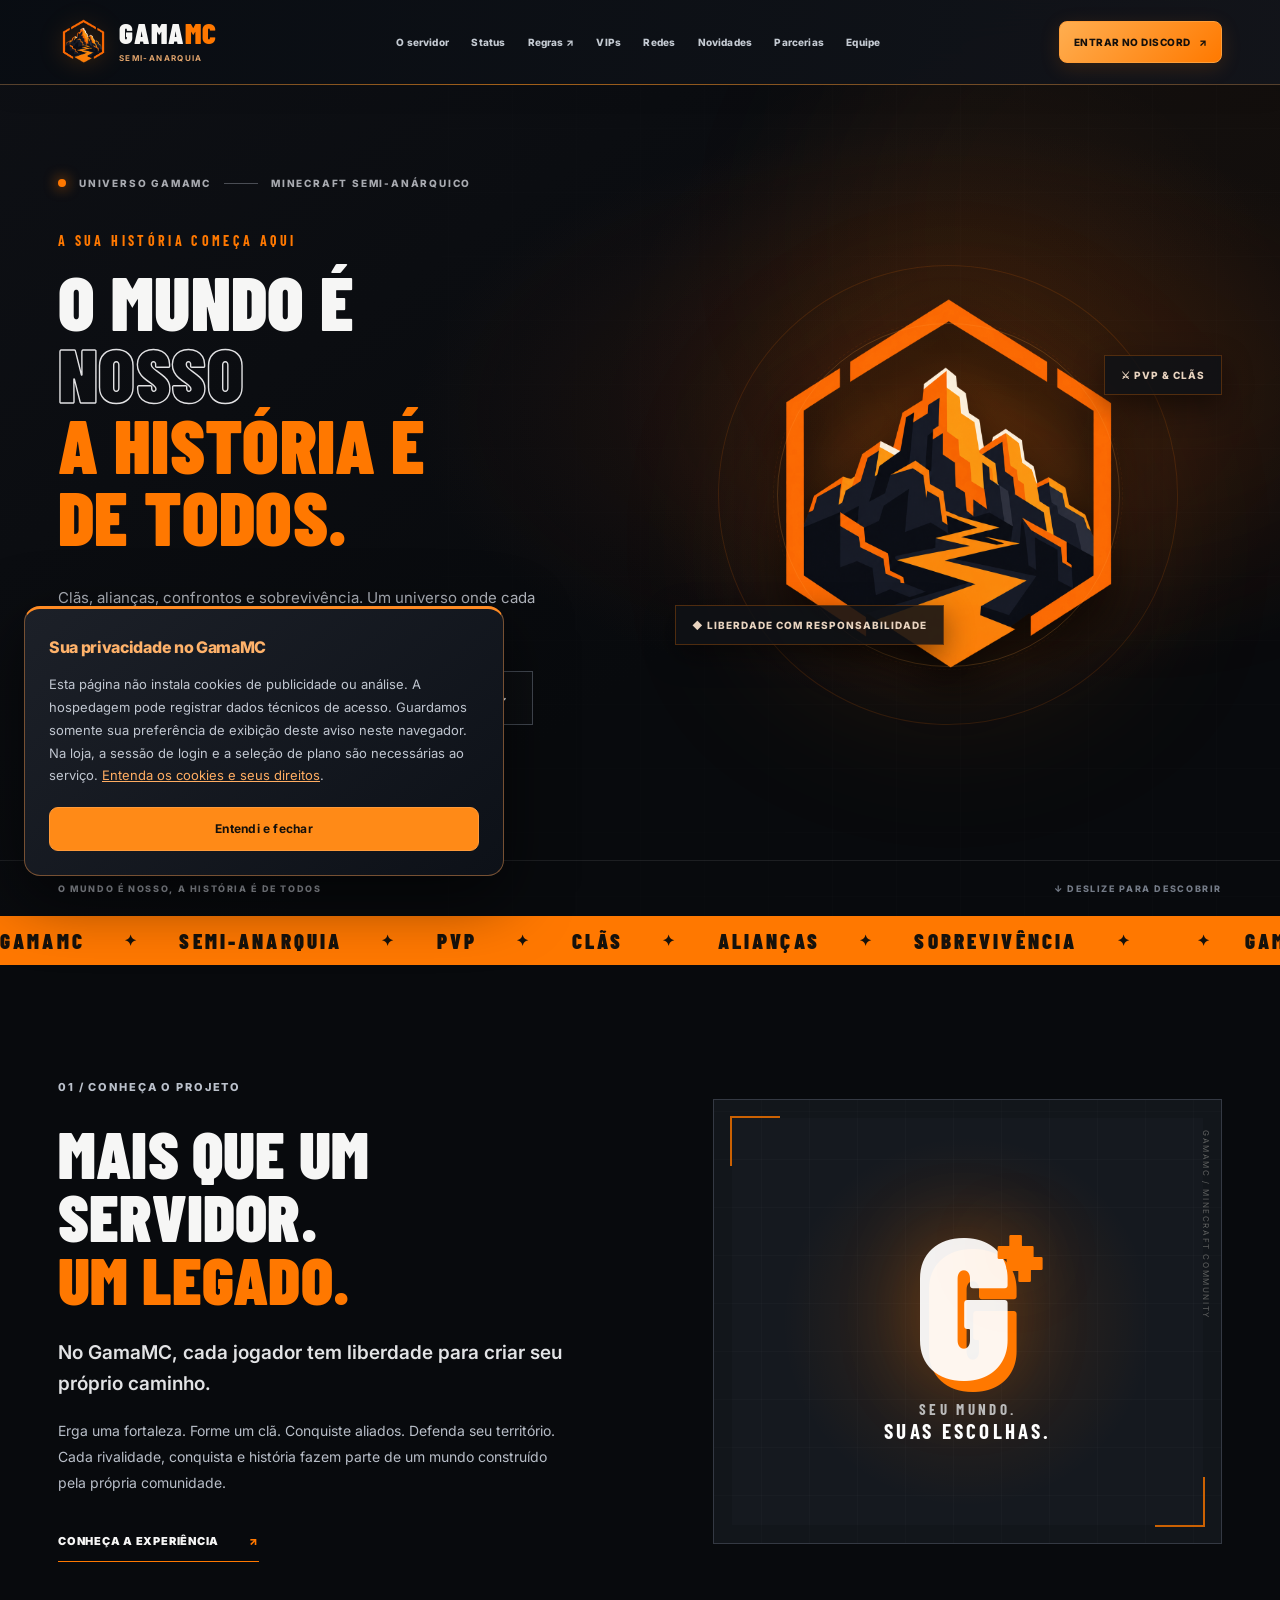
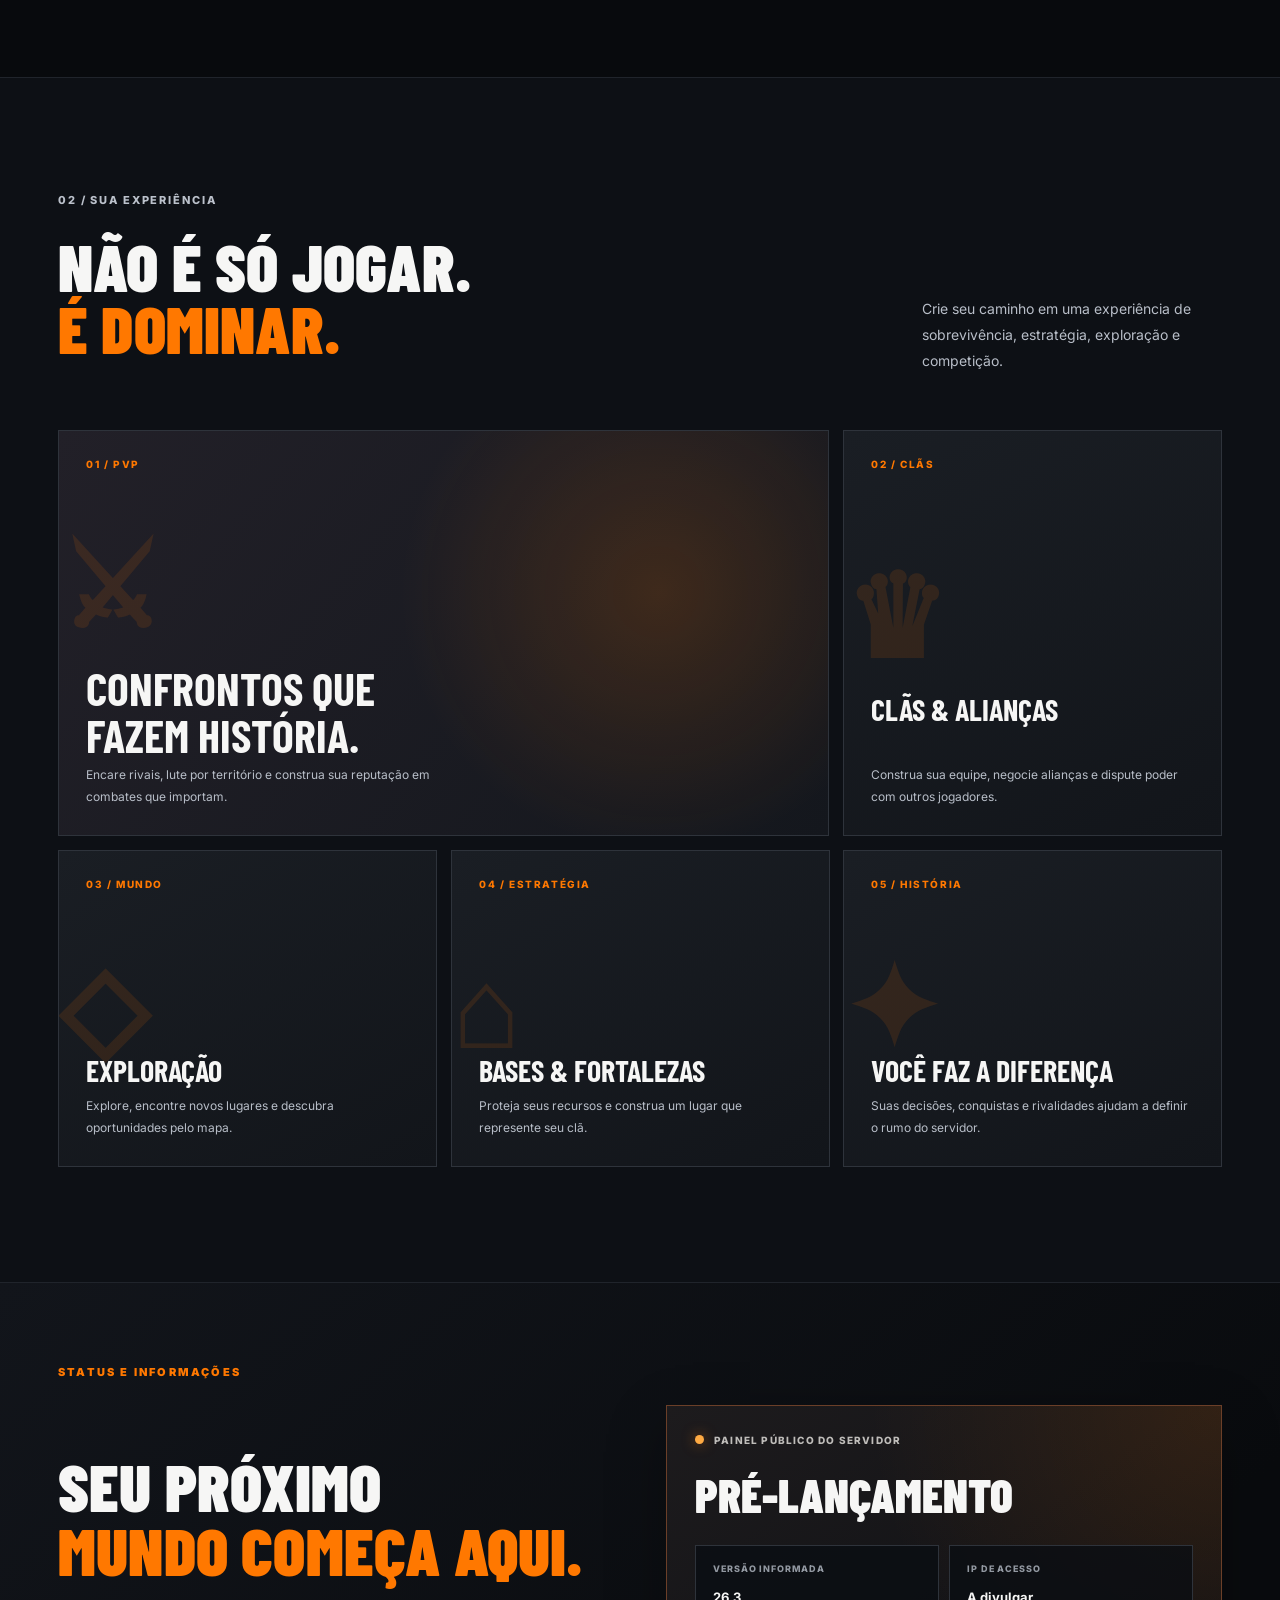
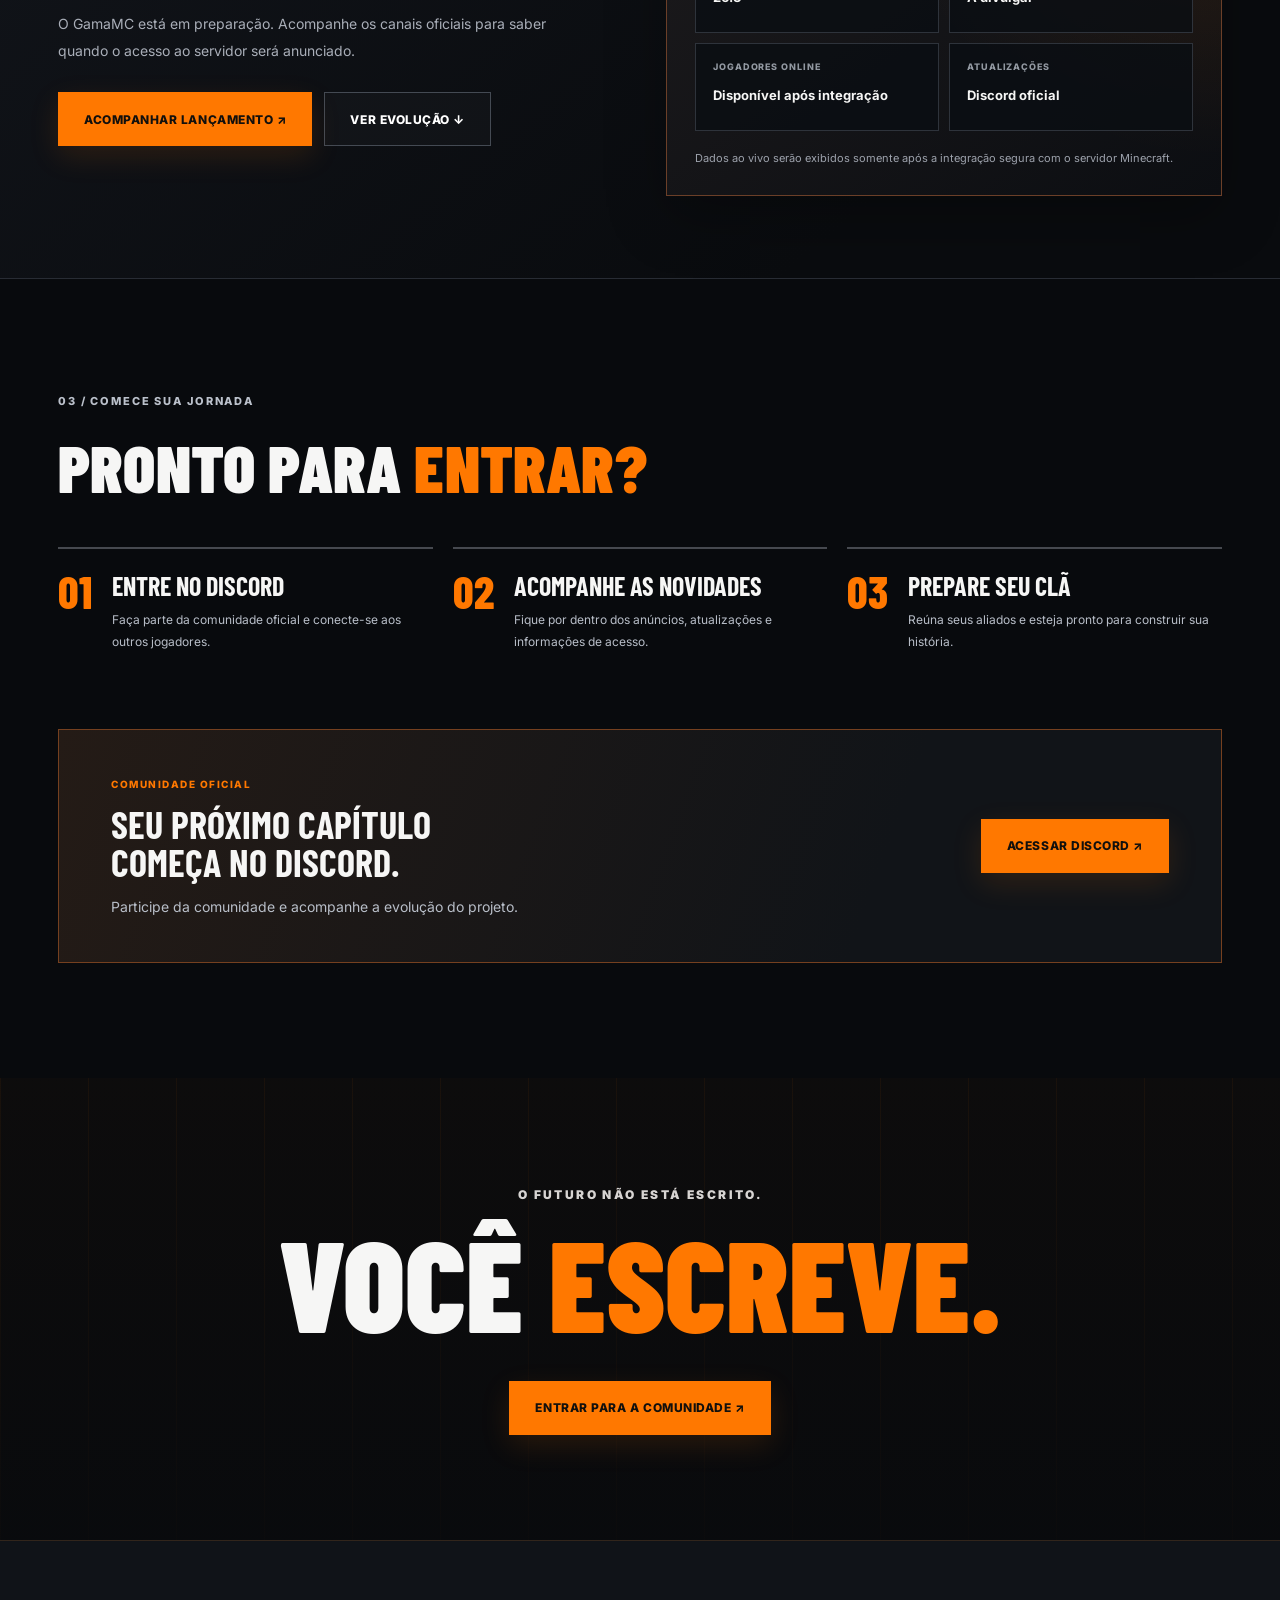
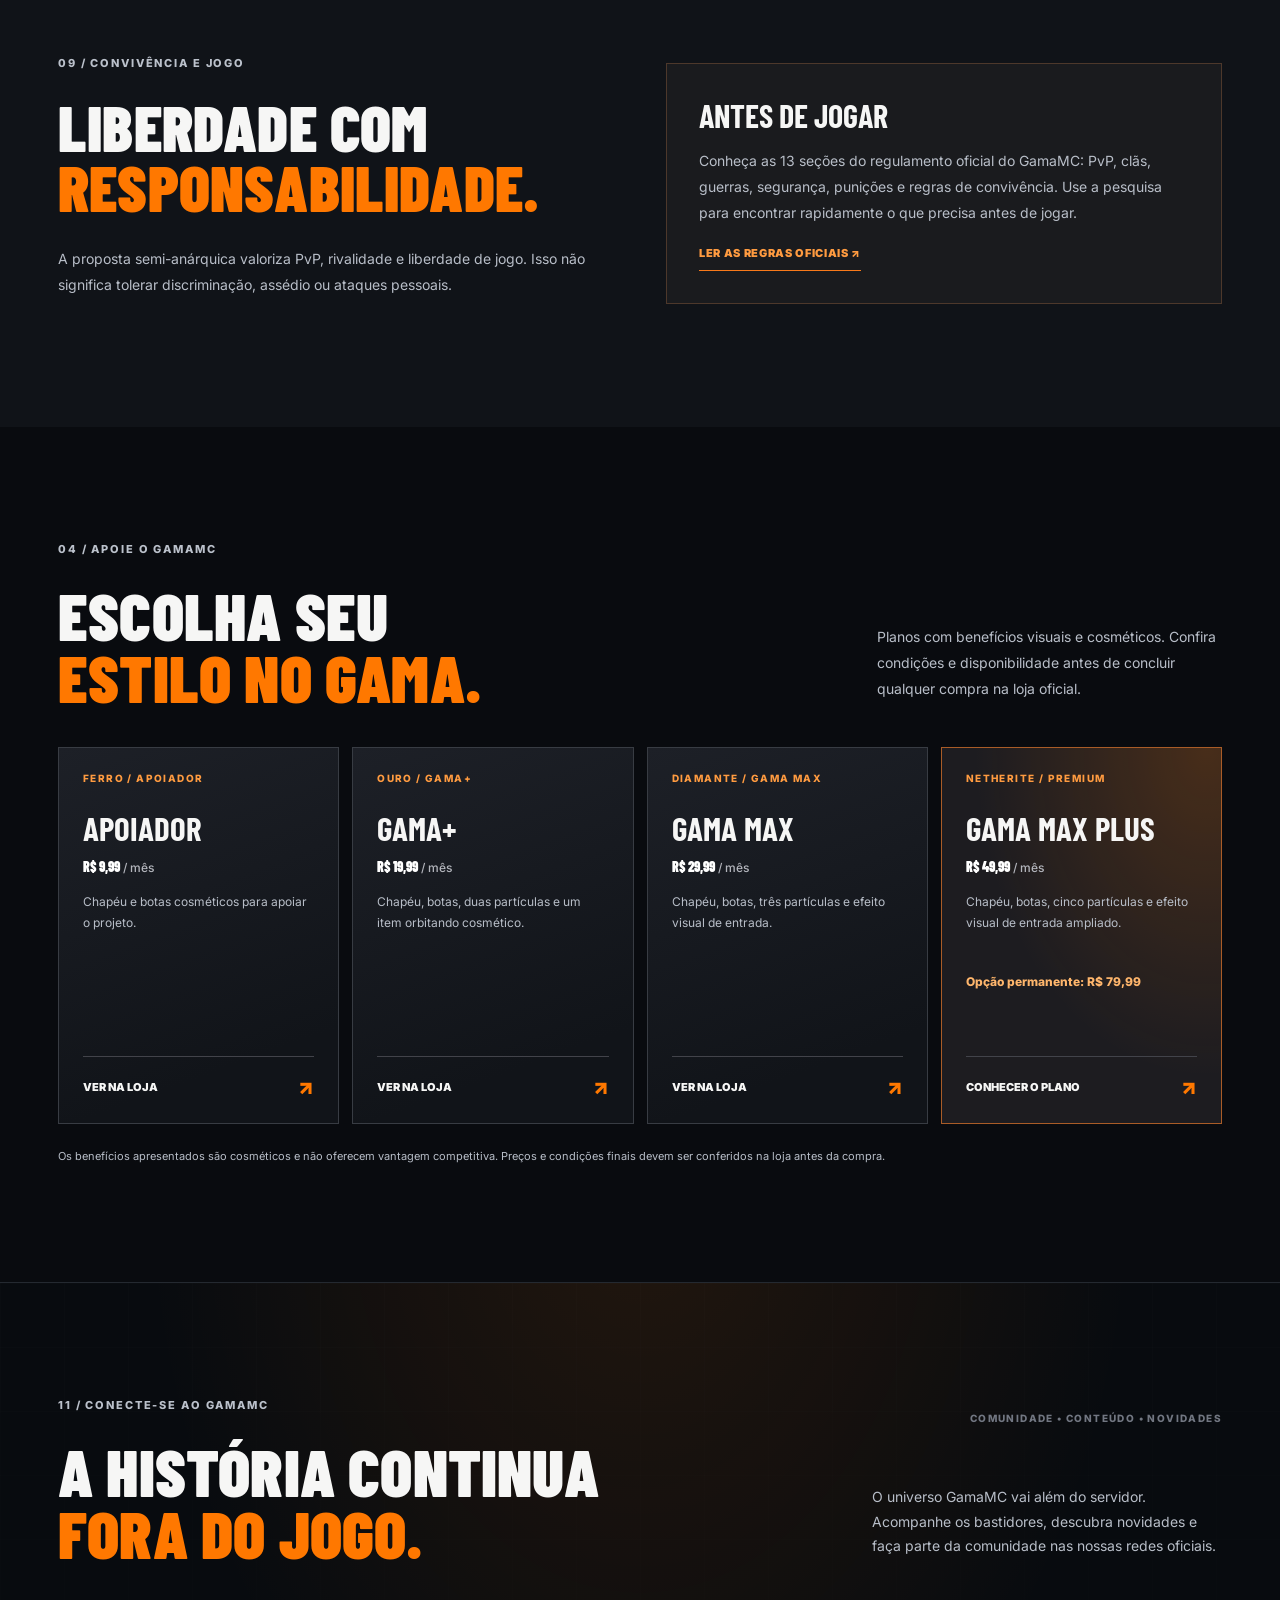
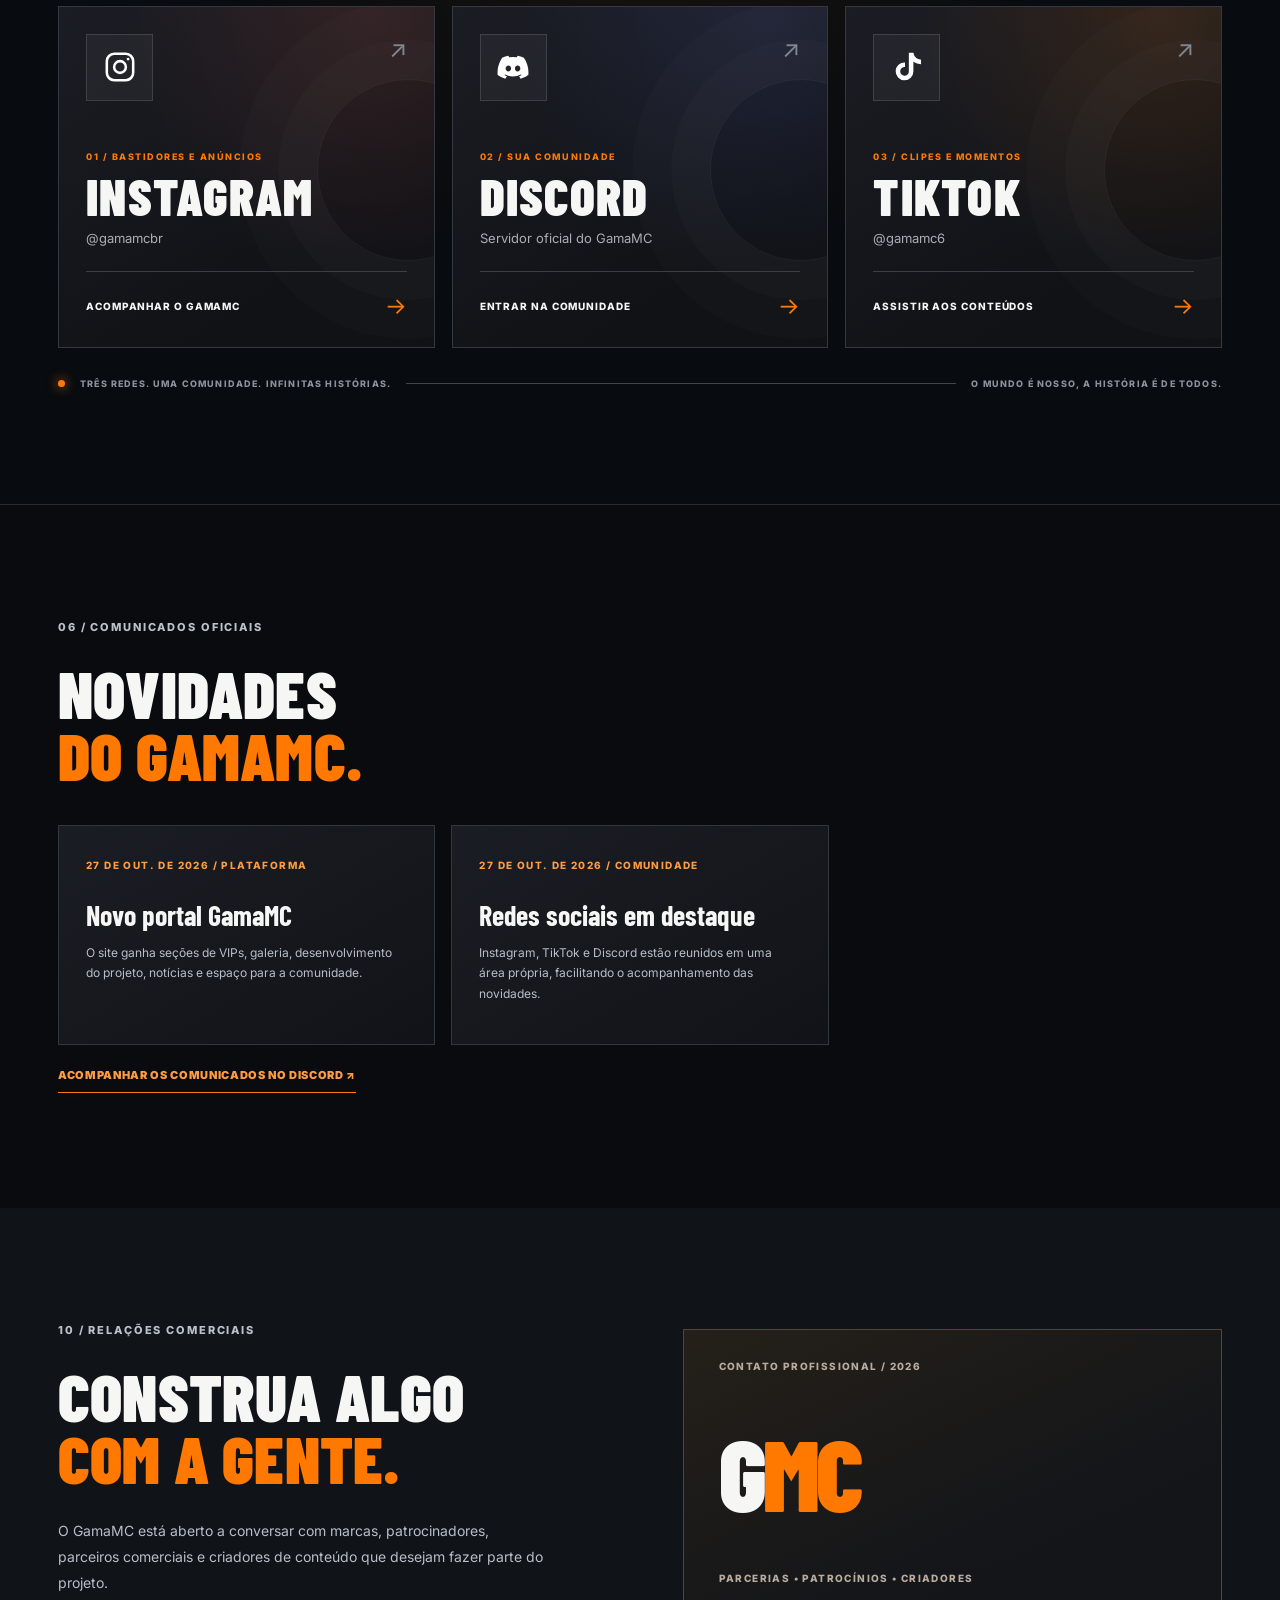
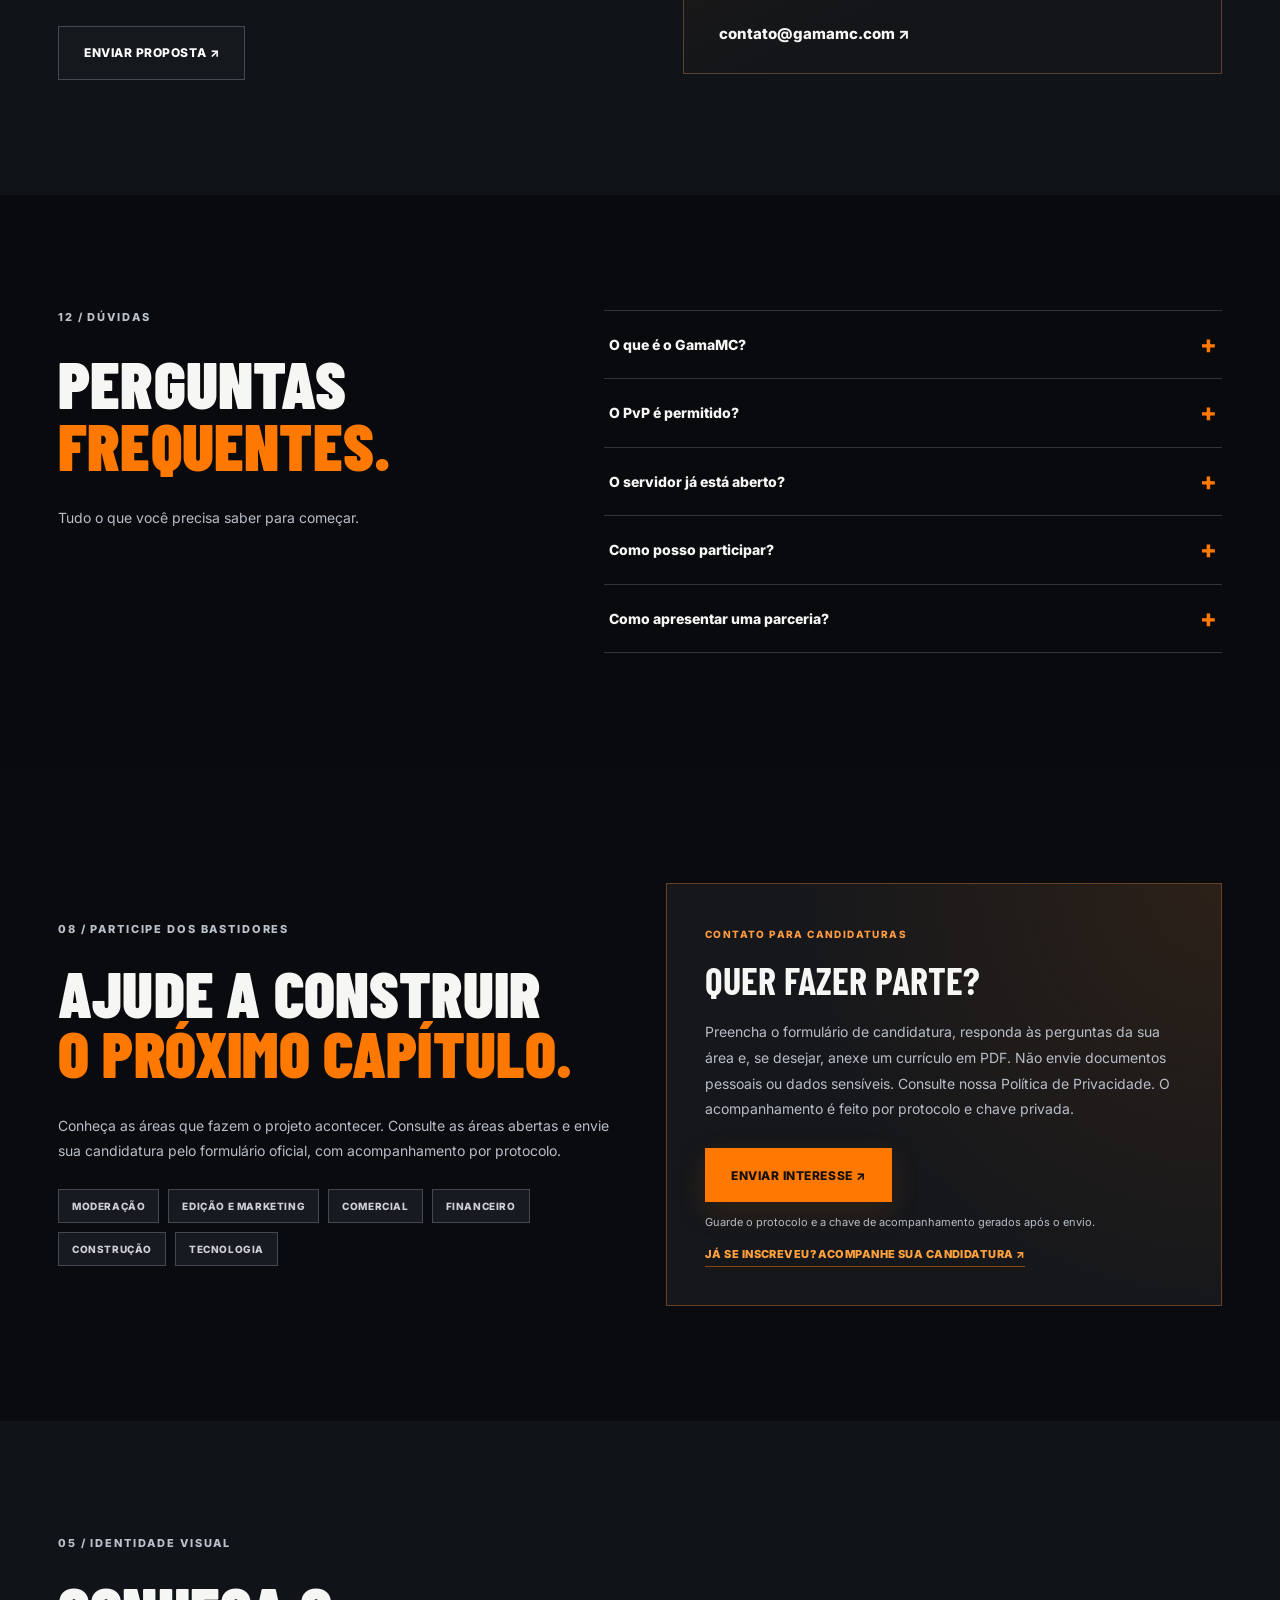
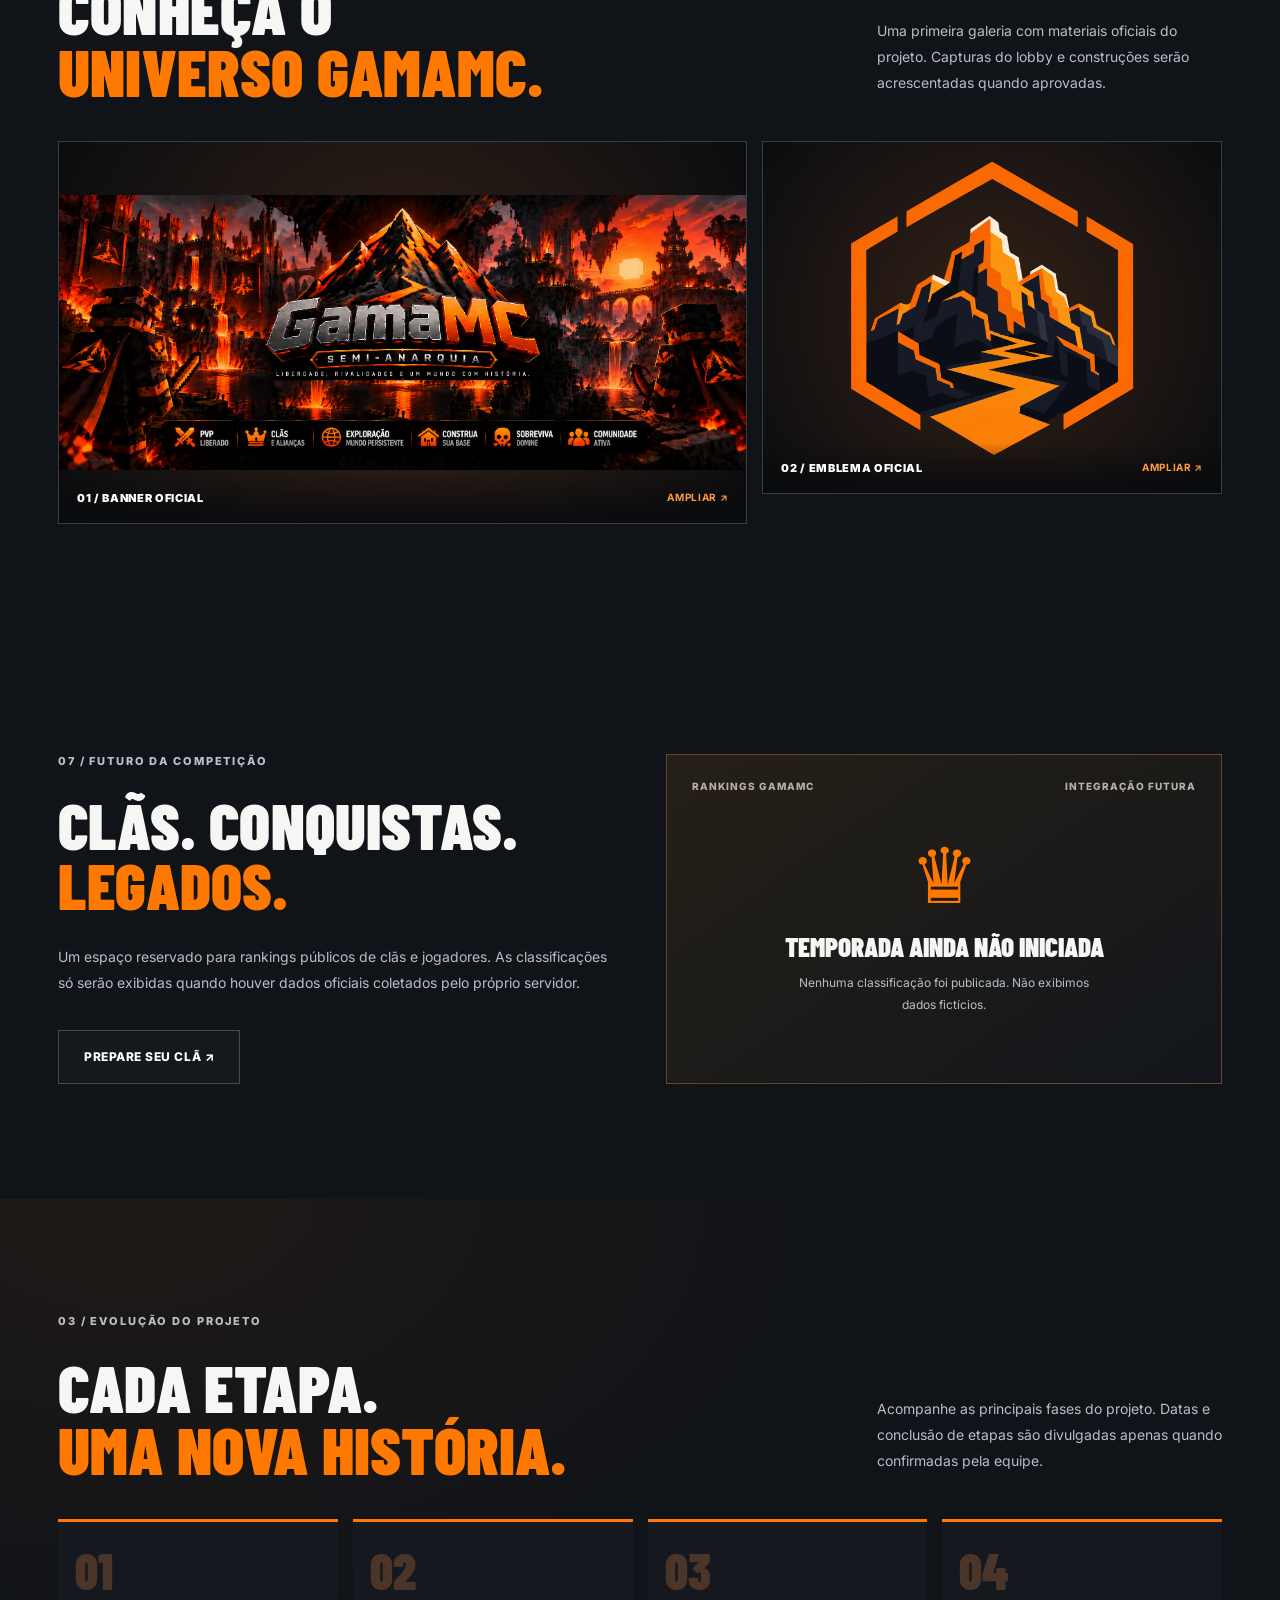
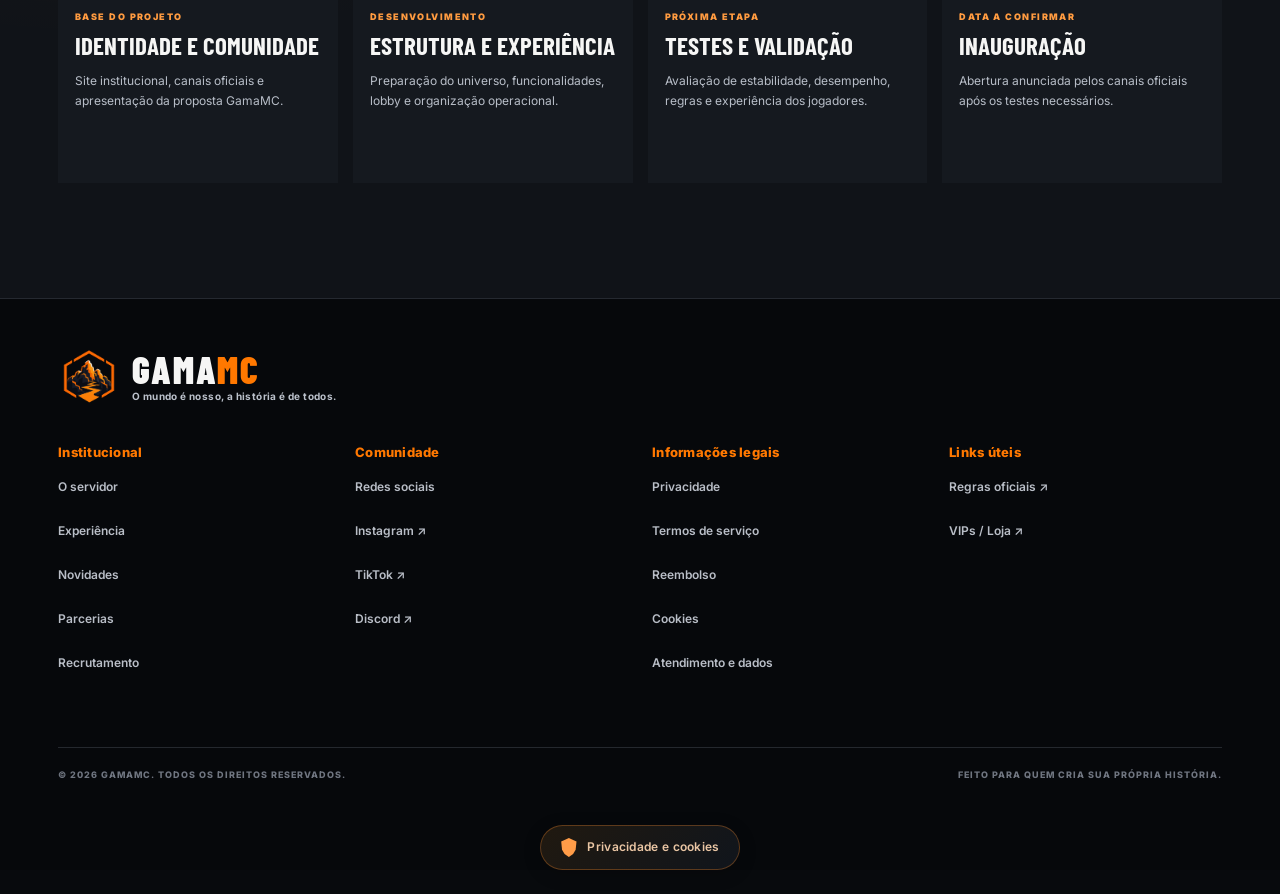
==== index.html @ 602767e3 "Remove texto auxiliar da seção Novidades" ====
<!doctype html>
<html lang="pt-BR">
<head>
<meta charset="utf-8"><meta name="viewport" content="width=device-width,initial-scale=1"><meta name="theme-color" content="#080a0d">
<meta name="description" content="GamaMC: servidor Minecraft semi-anárquico. PvP, clãs, alianças, guerras e um mundo onde a história é de todos.">
<title>GamaMC | Minecraft Semi-Anarquia, PvP e Clãs</title>
<link rel="canonical" href="https://gamamc.com/">
<meta name="robots" content="index, follow, max-image-preview:large">
<meta property="og:type" content="website">
<meta property="og:locale" content="pt_BR">
<meta property="og:site_name" content="GamaMC">
<meta property="og:title" content="GamaMC | O mundo é nosso, a história é de todos">
<meta property="og:description" content="Entre no universo GamaMC: Minecraft semi-anárquico com PvP, clãs, alianças e sobrevivência.">
<meta property="og:url" content="https://gamamc.com/">
<meta property="og:image" content="https://gamamc.com/banner-gamamc.png">
<meta property="og:image:alt" content="Banner oficial do GamaMC">
<meta name="twitter:card" content="summary_large_image">
<meta name="twitter:title" content="GamaMC | Minecraft Semi-Anarquia">
<meta name="twitter:description" content="O mundo é nosso, a história é de todos. Descubra o GamaMC.">
<meta name="twitter:image" content="https://gamamc.com/banner-gamamc.png">
<link rel="icon" type="image/png" href="/logo-gamamc.png">


<link rel="stylesheet" href="styles.css?v=footer-20261029-2"><link rel="stylesheet" href="portal.css">
<link rel="stylesheet" href="legal.css"><link rel="stylesheet" href="visual-effects.css?v=20261104-fix1"></head>
<body>
<div class="progress" id="progress"></div>
<header class="topbar" id="topbar"><div class="container navwrap">
<a href="#inicio" class="brand" aria-label="GamaMC - início"><img src="/logo-gamamc.png" alt="Logo oficial do GamaMC"><span>GAMA<span class="accent">MC</span><small>SEMI-ANARQUIA</small></span></a>
<nav class="nav" id="nav" aria-label="Navegação principal"><a href="#sobre">O servidor</a><a href="#status-servidor">Status</a><a href="https://gamamc.com/regras" target="_blank" rel="noopener noreferrer">Regras ↗</a><a href="#vips">VIPs</a><a href="#redes">Redes</a><a href="#novidades">Novidades</a><a href="#parcerias">Parcerias</a><a href="#equipe">Equipe</a></nav>
<a class="btn btn-sm btn-orange desktop-cta" href="https://discord.gg/cwuTtM74SW" target="_blank" rel="noopener">ENTRAR NO DISCORD <span>↗</span></a>
<button class="menu-toggle" aria-label="Abrir menu" aria-expanded="false" aria-controls="nav" id="menu-toggle"><span></span><span></span><span></span></button>
</div></header>
<main id="conteudo">
<section class="hero" id="inicio"><div class="hero-glow"></div><div class="hero-grid"></div><div class="hero-particles" aria-hidden="true"></div><div class="container hero-content">
<div class="eyebrow"><span class="dot"></span> UNIVERSO GAMAMC <span class="eyebrow-line"></span> MINECRAFT SEMI-ANÁRQUICO</div>
<div class="hero-layout"><div class="hero-copy"><div class="mini-kicker">A SUA HISTÓRIA COMEÇA AQUI</div><h1 aria-label="O mundo é nosso, a história é de todos.">O MUNDO É<br><span class="outlined">NOSSO</span><br><span class="accent">A HISTÓRIA É</span><br><span class="accent">DE TODOS.</span></h1><p>Clãs, alianças, confrontos e sobrevivência. Um universo onde cada escolha deixa sua marca — e os jogadores escrevem o futuro.</p><div class="hero-actions"><a href="https://discord.gg/cwuTtM74SW" class="btn btn-orange" target="_blank" rel="noopener">FAZER PARTE DO GAMA <span>↗</span></a><a href="#sobre" class="btn btn-outline">EXPLORAR O PROJETO <span>↓</span></a></div><div class="hero-foot"><span><b>01</b> LIBERDADE</span><span><b>02</b> RIVALIDADE</span><span><b>03</b> HISTÓRIA</span></div></div>
<div class="hero-emblem" data-parallax><div class="orbit orbit-one"></div><div class="orbit orbit-two"></div><div class="emblem-ring"><img src="/logo-gamamc.png" alt="Emblema oficial do GamaMC" width="440" height="440" fetchpriority="high"></div><div class="badge-float b1">⚔ PVP & CLÃS</div><div class="badge-float b2">◆ LIBERDADE COM RESPONSABILIDADE</div></div></div></div><div class="hero-bottom"><div class="container">O MUNDO É NOSSO, A HISTÓRIA É DE TODOS <span>↓ DESLIZE PARA DESCOBRIR</span></div></div></section><div class="ticker" aria-hidden="true"><div class="ticker-track"><span class="ticker-set">GAMAMC <i>✦</i> SEMI-ANARQUIA <i>✦</i> PVP <i>✦</i> CLÃS <i>✦</i> ALIANÇAS <i>✦</i> SOBREVIVÊNCIA <i>✦</i> <i>✦</i></span><span class="ticker-set">GAMAMC <i>✦</i> SEMI-ANARQUIA <i>✦</i> PVP <i>✦</i> CLÃS <i>✦</i> ALIANÇAS <i>✦</i> SOBREVIVÊNCIA <i>✦</i> <i>✦</i></span></div></div>



<section class="section about" id="sobre"><div class="container two-col"><div><div class="section-tag">01 / CONHEÇA O PROJETO</div><h2>MAIS QUE UM<br>SERVIDOR.<br><span class="accent">UM LEGADO.</span></h2><p class="lead">No GamaMC, cada jogador tem liberdade para criar seu próprio caminho.</p><p>Erga uma fortaleza. Forme um clã. Conquiste aliados. Defenda seu território. Cada rivalidade, conquista e história fazem parte de um mundo construído pela própria comunidade.</p><a href="#experiencia" class="text-link">CONHEÇA A EXPERIÊNCIA <span>↗</span></a></div><div class="about-visual"><div class="corner c1"></div><div class="corner c2"></div><div class="about-symbol">G<span>+</span></div><div class="visual-text">SEU MUNDO.<br><strong>SUAS ESCOLHAS.</strong></div><span class="vertical-type">GAMAMC / MINECRAFT COMMUNITY</span></div></div></section>
<section class="section dark-section" id="experiencia"><div class="container"><div class="section-head"><div><div class="section-tag">02 / SUA EXPERIÊNCIA</div><h2>NÃO É SÓ JOGAR.<br><span class="accent">É DOMINAR.</span></h2></div><p>Crie seu caminho em uma experiência de sobrevivência, estratégia, exploração e competição.</p></div><div class="features" data-interactive-cards><article class="feature feature-main"><div class="feature-number">01 / PVP</div><div class="feature-glyph">⚔</div><div><h3>CONFRONTOS QUE<br>FAZEM HISTÓRIA.</h3><p>Encare rivais, lute por território e construa sua reputação em combates que importam.</p></div></article><article class="feature"><div class="feature-number">02 / CLÃS</div><div class="feature-glyph">♛</div><h3>CLÃS & ALIANÇAS</h3><p>Construa sua equipe, negocie alianças e dispute poder com outros jogadores.</p></article><article class="feature"><div class="feature-number">03 / MUNDO</div><div class="feature-glyph">◇</div><h3>EXPLORAÇÃO</h3><p>Explore, encontre novos lugares e descubra oportunidades pelo mapa.</p></article><article class="feature"><div class="feature-number">04 / ESTRATÉGIA</div><div class="feature-glyph">⌂</div><h3>BASES & FORTALEZAS</h3><p>Proteja seus recursos e construa um lugar que represente seu clã.</p></article><article class="feature"><div class="feature-number">05 / HISTÓRIA</div><div class="feature-glyph">✦</div><h3>VOCÊ FAZ A DIFERENÇA</h3><p>Suas decisões, conquistas e rivalidades ajudam a definir o rumo do servidor.</p></article></div></div></section>
<section class="section portal-status" id="status-servidor" aria-labelledby="status-heading"><div class="container">
 <div class="portal-kicker">STATUS E INFORMAÇÕES</div>
 <div class="portal-status-grid"><div><h2 id="status-heading">SEU PRÓXIMO<br><span class="accent">MUNDO COMEÇA AQUI.</span></h2><p>O GamaMC está em preparação. Acompanhe os canais oficiais para saber quando o acesso ao servidor será anunciado.</p><div class="portal-actions"><a class="btn btn-orange" href="https://discord.gg/cwuTtM74SW" target="_blank" rel="noopener noreferrer">ACOMPANHAR LANÇAMENTO ↗</a><a class="btn btn-outline" href="#roadmap">VER EVOLUÇÃO ↓</a></div></div>
 <div class="portal-status-panel"><span class="portal-status-line"><span class="portal-status-dot"></span> PAINEL PÚBLICO DO SERVIDOR</span><strong class="portal-status-value" id="public-status">PRÉ-LANÇAMENTO</strong><div class="portal-stat-grid"><div><small>VERSÃO INFORMADA</small><strong id="public-version">26.3</strong></div><div><small>IP DE ACESSO</small><strong id="public-ip">A divulgar</strong></div><div><small>JOGADORES ONLINE</small><strong id="public-players">Disponível após integração</strong></div><div><small>ATUALIZAÇÕES</small><strong>Discord oficial</strong></div></div><p class="portal-status-note">Dados ao vivo serão exibidos somente após a integração segura com o servidor Minecraft.</p></div></div>
</div></section>
<section class="section" id="como-entrar"><div class="container"><div class="section-tag">03 / COMECE SUA JORNADA</div><h2>PRONTO PARA <span class="accent">ENTRAR?</span></h2><div class="steps"><article><b>01</b><div><h3>ENTRE NO DISCORD</h3><p>Faça parte da comunidade oficial e conecte-se aos outros jogadores.</p></div></article><article><b>02</b><div><h3>ACOMPANHE AS NOVIDADES</h3><p>Fique por dentro dos anúncios, atualizações e informações de acesso.</p></div></article><article><b>03</b><div><h3>PREPARE SEU CLÃ</h3><p>Reúna seus aliados e esteja pronto para construir sua história.</p></div></article></div><div class="join-card"><div><small>COMUNIDADE OFICIAL</small><h3>SEU PRÓXIMO CAPÍTULO<br>COMEÇA NO DISCORD.</h3><p>Participe da comunidade e acompanhe a evolução do projeto.</p></div><a href="https://discord.gg/cwuTtM74SW" target="_blank" rel="noopener" class="btn btn-orange">ACESSAR DISCORD ↗</a></div></div></section>
<section class="statement"><div class="container"><span>O FUTURO NÃO ESTÁ ESCRITO.</span><h2>VOCÊ <em>ESCREVE.</em></h2><a href="https://discord.gg/cwuTtM74SW" target="_blank" rel="noopener" class="btn btn-orange">ENTRAR PARA A COMUNIDADE ↗</a></div></section>
<section class="section portal-rules" id="regras" aria-labelledby="rules-heading"><div class="container portal-rules-layout"><div><div class="section-tag">09 / CONVIVÊNCIA E JOGO</div><h2 id="rules-heading">LIBERDADE COM<br><span class="accent">RESPONSABILIDADE.</span></h2><p>A proposta semi-anárquica valoriza PvP, rivalidade e liberdade de jogo. Isso não significa tolerar discriminação, assédio ou ataques pessoais.</p></div><div class="portal-rules-panel"><h3>ANTES DE JOGAR</h3><p>Conheça as 13 seções do regulamento oficial do GamaMC: PvP, clãs, guerras, segurança, punições e regras de convivência. Use a pesquisa para encontrar rapidamente o que precisa antes de jogar.</p><a href="https://gamamc.com/regras" target="_blank" rel="noopener noreferrer" class="portal-news-more" aria-label="Abrir a central oficial de regras do GamaMC">LER AS REGRAS OFICIAIS ↗</a></div></div></section>
<section class="section portal-vips" id="vips" aria-labelledby="vips-heading"><div class="container">
 <div class="portal-heading"><div><div class="section-tag">04 / APOIE O GAMAMC</div><h2 id="vips-heading">ESCOLHA SEU<br><span class="accent">ESTILO NO GAMA.</span></h2></div><p>Planos com benefícios visuais e cosméticos. Confira condições e disponibilidade antes de concluir qualquer compra na loja oficial.</p></div>
 <div class="portal-vip-grid">
 <article class="portal-vip-card"><span class="portal-vip-material">FERRO / APOIADOR</span><h3>APOIADOR</h3><p class="portal-price">R$ 9,99 <small>/ mês</small></p><p>Chapéu e botas cosméticos para apoiar o projeto.</p><a href="https://gamamc.com/loja" target="_blank" rel="noopener noreferrer" class="portal-vip-action">VER NA LOJA <span>↗</span></a></article>
 <article class="portal-vip-card"><span class="portal-vip-material">OURO / GAMA+</span><h3>GAMA+</h3><p class="portal-price">R$ 19,99 <small>/ mês</small></p><p>Chapéu, botas, duas partículas e um item orbitando cosmético.</p><a href="https://gamamc.com/loja" target="_blank" rel="noopener noreferrer" class="portal-vip-action">VER NA LOJA <span>↗</span></a></article>
 <article class="portal-vip-card"><span class="portal-vip-material">DIAMANTE / GAMA MAX</span><h3>GAMA MAX</h3><p class="portal-price">R$ 29,99 <small>/ mês</small></p><p>Chapéu, botas, três partículas e efeito visual de entrada.</p><a href="https://gamamc.com/loja" target="_blank" rel="noopener noreferrer" class="portal-vip-action">VER NA LOJA <span>↗</span></a></article>
 <article class="portal-vip-card portal-vip-featured"><span class="portal-vip-material">NETHERITE / PREMIUM</span><h3>GAMA MAX PLUS</h3><p class="portal-price">R$ 49,99 <small>/ mês</small></p><p>Chapéu, botas, cinco partículas e efeito visual de entrada ampliado.</p><p class="portal-lifetime">Opção permanente: R$ 79,99</p><a href="https://gamamc.com/loja" target="_blank" rel="noopener noreferrer" class="portal-vip-action">CONHECER O PLANO <span>↗</span></a></article>
 </div><p class="portal-disclaimer">Os benefícios apresentados são cosméticos e não oferecem vantagem competitiva. Preços e condições finais devem ser conferidos na loja antes da compra.</p>
 </div></section>
<section class="section social-section" id="redes" aria-labelledby="social-heading">
  <div class="container">
    <div class="social-topline"><span class="section-tag">11 / CONECTE-SE AO GAMAMC</span><span class="social-topline-deco" aria-hidden="true">COMUNIDADE • CONTEÚDO • NOVIDADES</span></div>
    <div class="social-intro"><div><h2 id="social-heading">A HISTÓRIA CONTINUA<br><span class="accent">FORA DO JOGO.</span></h2></div><p>O universo GamaMC vai além do servidor. Acompanhe os bastidores, descubra novidades e faça parte da comunidade nas nossas redes oficiais.</p></div>
    <div class="social-grid">
      <a class="social-card social-instagram" href="https://www.instagram.com/gamamcbr/" target="_blank" rel="noopener noreferrer" aria-label="Visitar Instagram oficial do GamaMC, @gamamcbr, em nova aba">
        <span class="social-card-top"><span class="social-icon"><svg viewBox="0 0 24 24" aria-hidden="true" focusable="false" fill="none" stroke="currentColor" stroke-width="1.8" stroke-linecap="round" stroke-linejoin="round"><rect x="2.7" y="2.7" width="18.6" height="18.6" rx="5.2"/><circle cx="12" cy="12" r="4.15"/><circle cx="17.7" cy="6.4" r="1" fill="currentColor" stroke="none"/></svg></span><span class="social-external" aria-hidden="true">↗</span></span>
        <span class="social-card-main"><span class="social-overline">01 / BASTIDORES E ANÚNCIOS</span><strong>INSTAGRAM</strong><span class="social-handle">@gamamcbr</span></span>
        <span class="social-card-bottom"><span>ACOMPANHAR O GAMAMC</span><span class="social-arrow" aria-hidden="true">→</span></span>
      </a>
      <a class="social-card social-discord" href="https://discord.gg/cwuTtM74SW" target="_blank" rel="noopener noreferrer" aria-label="Entrar na comunidade oficial do GamaMC pelo Discord, em nova aba">
        <span class="social-card-top"><span class="social-icon"><svg viewBox="0 0 24 24" aria-hidden="true" focusable="false" fill="currentColor"><path d="M19.65 5.4a18 18 0 0 0-4.4-1.4l-.55 1.12a16.7 16.7 0 0 0-5.4 0L8.74 4a18 18 0 0 0-4.4 1.4C1.56 9.56.8 13.63 1.18 17.65a17.8 17.8 0 0 0 5.4 2.73l1.16-1.86a11 11 0 0 1-1.8-.86l.43-.33a12.85 12.85 0 0 0 11.27 0l.43.33c-.57.34-1.18.63-1.8.86l1.16 1.86a17.8 17.8 0 0 0 5.4-2.73c.44-4.65-.75-8.68-3.18-12.25ZM8.72 15.13c-1.05 0-1.91-.94-1.91-2.1 0-1.15.84-2.1 1.91-2.1s1.93.95 1.91 2.1c0 1.16-.85 2.1-1.91 2.1Zm6.56 0c-1.06 0-1.92-.94-1.92-2.1 0-1.15.85-2.1 1.92-2.1s1.92.95 1.91 2.1c0 1.16-.85 2.1-1.91 2.1Z"/></svg></span><span class="social-external" aria-hidden="true">↗</span></span>
        <span class="social-card-main"><span class="social-overline">02 / SUA COMUNIDADE</span><strong>DISCORD</strong><span class="social-handle">Servidor oficial do GamaMC</span></span>
        <span class="social-card-bottom"><span>ENTRAR NA COMUNIDADE</span><span class="social-arrow" aria-hidden="true">→</span></span>
      </a>
      <a class="social-card social-tiktok" href="https://www.tiktok.com/@gamamc6" target="_blank" rel="noopener noreferrer" aria-label="Visitar TikTok oficial do GamaMC, @gamamc6, em nova aba">
        <span class="social-card-top"><span class="social-icon"><svg viewBox="0 0 24 24" aria-hidden="true" focusable="false" fill="currentColor"><path d="M16.5 2h-3.2v13.1a3.05 3.05 0 1 1-2.7-3.03V8.84a6.25 6.25 0 1 0 5.9 6.26V8.35a9.3 9.3 0 0 0 5.4 1.73V6.87A6.1 6.1 0 0 1 16.5 2Z"/></svg></span><span class="social-external" aria-hidden="true">↗</span></span>
        <span class="social-card-main"><span class="social-overline">03 / CLIPES E MOMENTOS</span><strong>TIKTOK</strong><span class="social-handle">@gamamc6</span></span>
        <span class="social-card-bottom"><span>ASSISTIR AOS CONTEÚDOS</span><span class="social-arrow" aria-hidden="true">→</span></span>
      </a>
    </div>
    <div class="social-signoff"><span class="social-live" aria-hidden="true"></span><span>TRÊS REDES. UMA COMUNIDADE. INFINITAS HISTÓRIAS.</span><span class="social-signoff-line" aria-hidden="true"></span><span>O MUNDO É NOSSO, A HISTÓRIA É DE TODOS.</span></div>
  </div>
</section>
<section class="section portal-news" id="novidades" aria-labelledby="news-heading"><div class="container"><div class="portal-heading"><div><div class="section-tag">06 / COMUNICADOS OFICIAIS</div><h2 id="news-heading">NOVIDADES<br><span class="accent">DO GAMAMC.</span></h2></div></div>
 <div class="portal-news-grid" id="portal-news-list"><article class="portal-news-card"><small>27 OUT 2026 / PLATAFORMA</small><h3>NOVA EXPERIÊNCIA DIGITAL</h3><p>O site recebe melhorias visuais, acessibilidade e uma área dedicada à comunidade.</p></article></div>
 <a class="portal-news-more" href="https://discord.gg/cwuTtM74SW" target="_blank" rel="noopener noreferrer">ACOMPANHAR OS COMUNICADOS NO DISCORD ↗</a></div></section>
<section class="section partnerships" id="parcerias"><div class="container partner-layout"><div><div class="section-tag">10 / RELAÇÕES COMERCIAIS</div><h2>CONSTRUA ALGO<br><span class="accent">COM A GENTE.</span></h2><p>O GamaMC está aberto a conversar com marcas, patrocinadores, parceiros comerciais e criadores de conteúdo que desejam fazer parte do projeto.</p><a class="btn btn-outline" id="proposal-trigger" href="https://mail.google.com/mail/?view=cm&fs=1&to=contato%40gamamc.com&su=Proposta%20comercial%20-%20GamaMC" target="_blank" rel="noopener noreferrer" aria-haspopup="dialog" aria-controls="proposal-dialog">ENVIAR PROPOSTA ↗</a></div><div class="partner-panel"><div class="partner-label">CONTATO PROFISSIONAL / 2026</div><div class="partner-mark">G<span>MC</span></div><div class="partner-contact">PARCERIAS • PATROCÍNIOS • CRIADORES</div><a href="https://mail.google.com/mail/?view=cm&fs=1&to=contato%40gamamc.com&su=Proposta%20comercial%20-%20GamaMC" target="_blank" rel="noopener noreferrer" aria-label="Enviar e-mail para contato@gamamc.com pelo Gmail">contato@gamamc.com ↗</a></div></div></section>
<section class="section faq" id="perguntas"><div class="container faq-layout"><div><div class="section-tag">12 / DÚVIDAS</div><h2>PERGUNTAS<br><span class="accent">FREQUENTES.</span></h2><p>Tudo o que você precisa saber para começar.</p></div><div class="faq-items"><details><summary>O que é o GamaMC?<span>+</span></summary><p>Um projeto de servidor Minecraft semi-anárquico com foco em sobrevivência, liberdade, PvP, clãs, alianças e comunidade.</p></details><details><summary>O PvP é permitido?<span>+</span></summary><p>O PvP faz parte da proposta do servidor. Regras específicas e procedimentos para guerras entre clãs são divulgados nos canais oficiais.</p></details><details><summary>O servidor já está aberto?<span>+</span></summary><p>Acompanhe o Discord oficial para consultar o status atualizado e os comunicados de acesso.</p></details><details><summary>Como posso participar?<span>+</span></summary><p>Entre no Discord oficial, acompanhe os avisos e prepare seus aliados para jogar.</p></details><details><summary>Como apresentar uma parceria?<span>+</span></summary><p>Entre em contato pelo e-mail contato@gamamc.com informando sua proposta.</p></details></div></div></section>
<section class="section portal-careers" id="equipe" aria-labelledby="careers-heading"><div class="container portal-careers-grid"><div><div class="section-tag">08 / PARTICIPE DOS BASTIDORES</div><h2 id="careers-heading">AJUDE A CONSTRUIR<br><span class="accent">O PRÓXIMO CAPÍTULO.</span></h2><p>Conheça as áreas que fazem o projeto acontecer. Consulte as áreas abertas e envie sua candidatura pelo formulário oficial, com acompanhamento por protocolo.</p><div class="portal-departments"><span>MODERAÇÃO</span><span>EDIÇÃO E MARKETING</span><span>COMERCIAL</span><span>FINANCEIRO</span><span>CONSTRUÇÃO</span><span>TECNOLOGIA</span></div></div><div class="portal-careers-panel"><small>CONTATO PARA CANDIDATURAS</small><h3>QUER FAZER PARTE?</h3><p>Preencha o formulário de candidatura, responda às perguntas da sua área e, se desejar, anexe um currículo em PDF. Não envie documentos pessoais ou dados sensíveis. Consulte nossa <a href="/politicas.html#privacidade">Política de Privacidade</a>. O acompanhamento é feito por protocolo e chave privada.</p><a class="btn btn-orange" href="/candidaturas" aria-label="Abrir formulário oficial de candidatura à equipe GamaMC">ENVIAR INTERESSE ↗</a><p class="portal-careers-note">Guarde o protocolo e a chave de acompanhamento gerados após o envio.</p><a class="portal-careers-track" href="/acompanharcandidatura">JÁ SE INSCREVEU? ACOMPANHE SUA CANDIDATURA ↗</a></div></div></section>
<section class="section portal-gallery" id="galeria" aria-labelledby="gallery-heading"><div class="container"><div class="portal-heading"><div><div class="section-tag">05 / IDENTIDADE VISUAL</div><h2 id="gallery-heading">CONHEÇA O<br><span class="accent">UNIVERSO GAMAMC.</span></h2></div><p>Uma primeira galeria com materiais oficiais do projeto. Capturas do lobby e construções serão acrescentadas quando aprovadas.</p></div>
 <div class="portal-gallery-grid"><button class="portal-gallery-card portal-gallery-wide" type="button" data-gallery-src="/banner-gamamc.png" data-gallery-alt="Banner oficial do universo GamaMC"><img src="/banner-gamamc.png" alt="Banner oficial do universo GamaMC" loading="lazy"><span>01 / BANNER OFICIAL <b>AMPLIAR ↗</b></span></button><button class="portal-gallery-card" type="button" data-gallery-src="/logo-gamamc.png" data-gallery-alt="Emblema principal oficial do GamaMC"><img src="/logo-gamamc.png" alt="Emblema principal oficial do GamaMC" loading="lazy"><span>02 / EMBLEMA OFICIAL <b>AMPLIAR ↗</b></span></button></div>
 </div></section>
<dialog class="portal-lightbox" id="portal-lightbox" aria-label="Imagem ampliada da galeria"><button type="button" id="portal-lightbox-close" aria-label="Fechar imagem">×</button><img id="portal-lightbox-img" alt=""></dialog>
<section class="section portal-rankings" id="rankings" aria-labelledby="rankings-heading"><div class="container portal-rankings-layout"><div><div class="section-tag">07 / FUTURO DA COMPETIÇÃO</div><h2 id="rankings-heading">CLÃS. CONQUISTAS.<br><span class="accent">LEGADOS.</span></h2><p>Um espaço reservado para rankings públicos de clãs e jogadores. As classificações só serão exibidas quando houver dados oficiais coletados pelo próprio servidor.</p><a href="https://discord.gg/cwuTtM74SW" target="_blank" rel="noopener noreferrer" class="btn btn-outline">PREPARE SEU CLÃ ↗</a></div><div class="portal-rankings-panel"><div class="portal-rankings-head"><span>RANKINGS GAMAMC</span><span>INTEGRAÇÃO FUTURA</span></div><div class="portal-ranking-placeholder"><span aria-hidden="true">♛</span><strong>TEMPORADA AINDA NÃO INICIADA</strong><p>Nenhuma classificação foi publicada. Não exibimos dados fictícios.</p></div></div></div></section>
<section class="section portal-roadmap" id="roadmap" aria-labelledby="roadmap-heading"><div class="container">
 <div class="portal-heading"><div><div class="section-tag">03 / EVOLUÇÃO DO PROJETO</div><h2 id="roadmap-heading">CADA ETAPA.<br><span class="accent">UMA NOVA HISTÓRIA.</span></h2></div><p>Acompanhe as principais fases do projeto. Datas e conclusão de etapas são divulgadas apenas quando confirmadas pela equipe.</p></div>
 <div class="portal-roadmap-grid"><article class="portal-stage"><span class="portal-stage-number">01</span><span class="portal-stage-state">BASE DO PROJETO</span><h3>IDENTIDADE E COMUNIDADE</h3><p>Site institucional, canais oficiais e apresentação da proposta GamaMC.</p></article><article class="portal-stage"><span class="portal-stage-number">02</span><span class="portal-stage-state">DESENVOLVIMENTO</span><h3>ESTRUTURA E EXPERIÊNCIA</h3><p>Preparação do universo, funcionalidades, lobby e organização operacional.</p></article><article class="portal-stage"><span class="portal-stage-number">03</span><span class="portal-stage-state">PRÓXIMA ETAPA</span><h3>TESTES E VALIDAÇÃO</h3><p>Avaliação de estabilidade, desempenho, regras e experiência dos jogadores.</p></article><article class="portal-stage"><span class="portal-stage-number">04</span><span class="portal-stage-state">DATA A CONFIRMAR</span><h3>INAUGURAÇÃO</h3><p>Abertura anunciada pelos canais oficiais após os testes necessários.</p></article></div>
 </div></section>
</main>
<dialog class="proposal-dialog" id="proposal-dialog" aria-labelledby="proposal-title" aria-describedby="proposal-description">
  <div class="proposal-dialog-inner">
    <form method="dialog" class="proposal-dialog-head"><span class="section-tag">CONTATO COMERCIAL</span><button type="submit" class="proposal-close" aria-label="Fechar janela">×</button></form>
    <h2 id="proposal-title">VAMOS CONVERSAR<span class="accent">?</span></h2>
    <p id="proposal-description">Escolha como enviar sua proposta de parceria, patrocínio ou colaboração para o GamaMC. Informe apenas nome, contato e proposta; não envie documentos ou dados sensíveis. O envio será tratado para responder à sua solicitação. <a href="/politicas.html#privacidade">Consulte a privacidade</a>.</p>
    <a class="btn btn-orange proposal-action" href="https://mail.google.com/mail/?view=cm&fs=1&to=contato%40gamamc.com&su=Proposta%20comercial%20-%20GamaMC" target="_blank" rel="noopener noreferrer">ESCREVER PELO GMAIL ↗</a>
    <a class="btn btn-outline proposal-action" href="mailto:contato@gamamc.com?subject=Proposta%20comercial%20-%20GamaMC">ABRIR APLICATIVO DE E-MAIL ↗</a>
    <div class="proposal-email"><span>contato@gamamc.com</span><button type="button" id="copy-proposal-email" aria-label="Copiar endereço de e-mail">COPIAR</button></div>
    <p class="proposal-feedback" id="proposal-feedback" role="status" aria-live="polite"></p>
  </div>
</dialog>
<footer class="footer"><div class="container"><div class="footer-main"><div class="brand footer-brand"><img src="/logo-gamamc.png" alt="Logo oficial do GamaMC"><span>GAMA<span class="accent">MC</span><small>O mundo é nosso, a história é de todos.</small></span></div><nav class="footer-links" aria-label="Links do rodapé"><div class="footer-group"><h3>Institucional</h3><a href="#sobre">O servidor</a><a href="#experiencia">Experiência</a><a href="#novidades">Novidades</a><a href="#parcerias">Parcerias</a><a href="#equipe">Recrutamento</a></div><div class="footer-group"><h3>Comunidade</h3><a href="#redes">Redes sociais</a><a href="https://www.instagram.com/gamamcbr/" target="_blank" rel="noopener noreferrer">Instagram ↗</a><a href="https://www.tiktok.com/@gamamc6" target="_blank" rel="noopener noreferrer">TikTok ↗</a><a href="https://discord.gg/cwuTtM74SW" target="_blank" rel="noopener noreferrer">Discord ↗</a></div><div class="footer-group"><h3>Informações legais</h3><a href="/politicas.html#privacidade">Privacidade</a><a href="/politicas.html#termos">Termos de serviço</a><a href="/politicas.html#reembolso">Reembolso</a><a href="/politicas.html#cookies">Cookies</a><a href="/politicas.html#contato">Atendimento e dados</a></div><div class="footer-group"><h3>Links úteis</h3><a href="https://gamamc.com/regras" target="_blank" rel="noopener noreferrer">Regras oficiais ↗</a><a href="https://gamamc.com/loja" target="_blank" rel="noopener noreferrer">VIPs / Loja ↗</a></div></nav></div><div class="footer-bottom"><span>© 2026 GAMAMC. TODOS OS DIREITOS RESERVADOS.</span><span>FEITO PARA QUEM CRIA SUA PRÓPRIA HISTÓRIA.</span></div></div></footer>
<script src="script.js?v=20261104-fix1"></script><script src="portal.js" defer></script>
<script src="privacy.js" defer></script><script src="visual-effects.js?v=20261104-fix1" defer></script></body></html>
---- styles.css ----
@import url("https://fonts.googleapis.com/css2?family=Barlow+Condensed:wght@400;500;600;700;800;900&family=Inter:wght@400;500;600;700;800;900&display=swap");
:root{--bg:#080a0d;--panel:#101318;--panel2:#15191f;--line:#282d34;--orange:#ff7800;--orange2:#ffa13c;--text:#f6f6f5;--muted:#9da2ac}*{box-sizing:border-box}html{scroll-behavior:smooth;scroll-padding-top:85px}body{margin:0;background:var(--bg);color:var(--text);font-family:Inter,Arial,sans-serif;-webkit-font-smoothing:antialiased}a{color:inherit;text-decoration:none}button{font:inherit}::selection{background:var(--orange);color:#080a0d}.container{max-width:1220px;padding:0 28px;margin:auto}.accent{color:var(--orange)}.progress{position:fixed;z-index:110;top:0;left:0;height:2px;background:var(--orange);width:0;box-shadow:0 0 10px var(--orange)}.topbar{position:fixed;z-index:100;top:0;width:100%;background:rgba(8,10,13,.75);backdrop-filter:blur(18px);border-bottom:1px solid rgba(255,255,255,.075);transition:background .25s}.topbar.scrolled{background:rgba(8,10,13,.97)}.navwrap{display:flex;align-items:center;justify-content:space-between;height:82px;gap:30px}.brand{display:flex;align-items:center;gap:12px;white-space:nowrap;font:900 28px/1 'Barlow Condensed',sans-serif;letter-spacing:.05em}.brand img{width:48px;height:48px;object-fit:contain}.brand small{display:block;color:#858b96;font:700 9px/1.7 Inter,sans-serif;letter-spacing:.23em}.nav{display:flex;align-items:center;gap:25px}.nav a{color:#aeb2b9;font-size:12px;font-weight:700;transition:color .2s}.nav a:hover,.footer a:hover{color:var(--orange)}.btn{min-height:54px;padding:0 25px;display:inline-flex;align-items:center;justify-content:center;gap:20px;font-size:12px;font-weight:800;letter-spacing:.045em;transition:transform .2s,background .2s,border-color .2s;white-space:nowrap}.btn:hover{transform:translateY(-3px)}.btn-orange{background:var(--orange);color:#12100d;border:1px solid var(--orange);box-shadow:0 10px 30px #ff780021}.btn-orange:hover{background:#ff972f}.btn-outline{border:1px solid #444a53;background:#ffffff05;color:#fff}.btn-outline:hover{border-color:var(--orange)}.btn-sm{min-height:41px;padding:0 19px;font-size:11px}.menu-toggle{display:none;background:none;border:0;cursor:pointer;padding:12px}.menu-toggle span{display:block;width:24px;height:2px;background:#fff;margin:5px}.hero{position:relative;min-height:780px;padding-top:82px;overflow:hidden;background:radial-gradient(ellipse at 74% 45%,#5f260b56,transparent 40%),linear-gradient(145deg,#0e1015,#080a0d 62%)}.hero-glow{position:absolute;inset:-10% -15% auto auto;width:650px;height:650px;border-radius:50%;background:#ff78000b;filter:blur(80px)}.hero-grid{position:absolute;inset:0;opacity:.19;background-image:linear-gradient(#ffffff0e 1px,transparent 1px),linear-gradient(90deg,#ffffff0e 1px,transparent 1px);background-size:64px 64px;mask-image:linear-gradient(90deg,transparent 5%,#000 80%)}.hero-content{position:relative;padding-top:95px;padding-bottom:115px}.eyebrow{display:flex;align-items:center;gap:13px;color:#a8aab0;letter-spacing:.18em;font-size:10px;font-weight:800}.dot{width:8px;height:8px;border-radius:50%;background:var(--orange);box-shadow:0 0 14px var(--orange)}.eyebrow-line{height:1px;background:#4a4d54;width:34px}.hero-layout{display:grid;grid-template-columns:1fr .9fr;align-items:center;gap:10px}.hero-copy{position:relative;z-index:2}.mini-kicker{font:700 14px 'Barlow Condensed';letter-spacing:.24em;color:var(--orange);margin:43px 0 16px}.hero h1,h2,h3{font-family:'Barlow Condensed',Impact,'Arial Narrow',sans-serif}.hero h1{font-size:clamp(64px,7.1vw,112px);line-height:.88;letter-spacing:.005em;margin:0;font-weight:900;white-space:nowrap}.outlined{color:transparent;-webkit-text-stroke:1.4px #e1e1e3}.hero-copy>p{max-width:525px;font-size:15px;line-height:1.85;color:#b1b5bd;margin:32px 0}.hero-actions{display:flex;gap:12px;flex-wrap:wrap}.hero-foot{display:flex;gap:38px;margin-top:64px;color:#8e939d;font-size:10px;letter-spacing:.13em;font-weight:800}.hero-foot b{color:var(--orange);margin-right:8px}.hero-emblem{position:relative;height:500px;display:grid;place-items:center}.emblem-ring{width:min(90%,440px);aspect-ratio:1;display:grid;place-items:center;border-radius:50%;background:radial-gradient(circle,#ff78001c,transparent 65%);filter:drop-shadow(0 25px 80px #ff780021)}.emblem-ring img{width:92%;animation:float 7s ease-in-out infinite;filter:drop-shadow(0 23px 22px #000a)}.orbit{position:absolute;border:1px solid #ff780024;border-radius:50%;transform:rotate(-19deg)}.orbit-one{width:460px;height:460px}.orbit-two{width:350px;height:350px;border-style:dashed;opacity:.55}.badge-float{position:absolute;font-size:10px;font-weight:800;letter-spacing:.1em;border:1px solid #ff780044;background:#101216de;padding:13px 16px;color:#e9d4c0;box-shadow:0 10px 30px #0007}.b1{right:0;top:22%}.b2{left:0;bottom:20%}.hero-bottom{position:absolute;bottom:0;width:100%;border-top:1px solid #ffffff16}.hero-bottom .container{height:55px;display:flex;align-items:center;justify-content:space-between;color:#9da1a9;font-size:9px;font-weight:800;letter-spacing:.18em}.hero-bottom span{color:#747b87}.ticker{overflow:hidden;background:var(--orange);color:#16110b;height:49px;display:flex;align-items:center}.ticker-track{white-space:nowrap;min-width:max-content;font:900 21px 'Barlow Condensed';letter-spacing:.15em;animation:marquee 38s linear infinite}.ticker i{font-style:normal;padding:0 32px;font-size:15px}.section{padding:115px 0}.section-tag{font-size:11px;font-weight:800;letter-spacing:.17em;color:var(--orange);margin-bottom:27px}.section h2{font-size:clamp(51px,5.2vw,78px);line-height:.94;margin:0 0 29px;letter-spacing:.003em;font-weight:900}.section p{color:var(--muted);line-height:1.85;font-size:14px}.section p.lead{font-size:19px;color:#e2e3e5;font-weight:600;line-height:1.6}.two-col{display:grid;grid-template-columns:1fr .9fr;gap:90px;align-items:center}.two-col>div:first-child>p{max-width:520px}.text-link{display:inline-flex;gap:30px;margin-top:24px;padding-bottom:13px;border-bottom:1px solid var(--orange);font-size:11px;font-weight:900;letter-spacing:.07em}.text-link span{color:var(--orange)}.about-visual{min-height:445px;background:radial-gradient(circle at center,#ff780025,transparent 55%),repeating-linear-gradient(0deg,transparent,transparent 47px,#ffffff09 48px),repeating-linear-gradient(90deg,transparent,transparent 47px,#ffffff09 48px),#15191f;border:1px solid #343943;position:relative;display:flex;align-items:center;justify-content:center;flex-direction:column;overflow:hidden}.about-visual:after{content:'';position:absolute;inset:0;border:18px solid #080a0d35;pointer-events:none}.about-symbol{font:900 200px 'Barlow Condensed';line-height:1;color:#fefefef0;text-shadow:9px 11px 0 #ff7800,0 0 80px #ff780055;letter-spacing:-.08em}.about-symbol span{font-size:90px;color:var(--orange);vertical-align:top}.visual-text{text-align:center;font:700 15px 'Barlow Condensed';letter-spacing:.22em;color:#bbb}.visual-text strong{font-size:21px;color:#fff}.vertical-type{position:absolute;right:10px;top:30px;writing-mode:vertical-rl;font-size:8px;letter-spacing:.2em;color:#777}.corner{position:absolute;width:50px;height:50px;border-color:var(--orange);border-style:solid}.c1{top:16px;left:16px;border-width:2px 0 0 2px}.c2{bottom:16px;right:16px;border-width:0 2px 2px 0}.dark-section{background:#0d1015;border-top:1px solid #20242b;border-bottom:1px solid #20242b}.section-head{display:flex;justify-content:space-between;align-items:end;gap:50px;margin-bottom:42px}.section-head p{max-width:300px}.features{display:grid;grid-template-columns:repeat(3,1fr);gap:14px}.feature{position:relative;min-height:245px;padding:27px;background:linear-gradient(150deg,#1a1e24,#12151a);border:1px solid #2e333b;display:flex;flex-direction:column;justify-content:space-between;overflow:hidden;transition:border-color .25s,transform .25s}.feature:hover{border-color:#ff780077;transform:translateY(-4px)}.feature-main{grid-column:span 2;min-height:330px;background:radial-gradient(circle at 78% 40%,#ff78002a,transparent 40%),linear-gradient(130deg,#222028,#14171d)}.feature-number{font-size:10px;font-weight:800;letter-spacing:.16em;color:var(--orange)}.feature-glyph{position:absolute;right:27px;top:55px;font:900 115px 'Barlow Condensed';color:#ff78001e;line-height:1}.feature h3{font-size:30px;line-height:1.02;margin:50px 0 5px}.feature-main h3{font-size:46px;margin:80px 0 5px}.feature p{max-width:390px;margin:4px 0 0;font-size:12px}.statement{padding:105px 0;text-align:center;background:linear-gradient(#080a0daa,#080a0dee),repeating-linear-gradient(90deg,#ff78002b 0,#ff78002b 1px,transparent 1px,transparent 88px),#17100b;border-bottom:1px solid #32251b}.statement span{color:#d7d4d2;letter-spacing:.2em;font-size:12px;font-weight:900}.statement h2{font-size:clamp(70px,10vw,145px);line-height:1;margin:15px 0 35px;font-weight:900}.statement em{color:var(--orange);font-style:normal}.steps{display:grid;grid-template-columns:repeat(3,1fr);gap:20px;margin-top:50px}.steps article{border-top:2px solid #46494f;padding-top:20px;display:flex;gap:20px}.steps article>b{font:800 45px 'Barlow Condensed';color:var(--orange);line-height:1}.steps h3{font-size:26px;line-height:1;margin:4px 0 10px}.steps p{font-size:12px;margin:0}.join-card{margin-top:75px;padding:42px 52px;background:linear-gradient(110deg,#241b16,#111418 70%);border:1px solid #75401f;display:flex;align-items:center;justify-content:space-between;gap:30px}.join-card small{font-size:10px;color:var(--orange);font-weight:800;letter-spacing:.15em}.join-card h3{font-size:38px;line-height:1;margin:13px 0}.join-card p{margin:0}.partnerships{background:#101318}.partner-layout{display:grid;grid-template-columns:1fr 1fr;gap:85px;align-items:center}.partnerships p{max-width:485px;margin-bottom:30px}.partner-panel{padding:30px 35px;background:linear-gradient(155deg,#252019,#131519 65%);border:1px solid #5a422e;min-height:345px;display:flex;flex-direction:column;justify-content:space-between}.partner-label,.partner-contact{font-size:10px;font-weight:800;letter-spacing:.14em;color:#b9aba0}.partner-mark{font:900 100px 'Barlow Condensed';letter-spacing:-.04em}.partner-mark span{color:var(--orange)}.partner-panel a{font-size:15px;font-weight:800;overflow-wrap:anywhere}.faq-layout{display:grid;grid-template-columns:.85fr 1.15fr;gap:90px}.faq-items details{border-bottom:1px solid #30343b}.faq-items details:first-child{border-top:1px solid #30343b}.faq-items summary{list-style:none;cursor:pointer;font-size:14px;font-weight:800;padding:25px 5px;display:flex;justify-content:space-between;gap:20px}.faq-items summary::-webkit-details-marker{display:none}.faq-items summary span{font-size:25px;line-height:.7;color:var(--orange);transition:transform .2s}.faq-items details[open] summary span{transform:rotate(45deg)}.faq-items details p{padding:0 34px 18px 5px;margin:0;font-size:13px}.footer{padding:48px 0 0;background:#06080b;border-top:1px solid #252930}.footer-main{display:flex;align-items:center;justify-content:space-between;gap:30px;padding-bottom:50px}.footer-brand img{width:62px;height:62px}.footer-brand{font-size:37px}.footer-brand small{letter-spacing:.04em;font-size:10px}.footer-links{display:flex;gap:25px;font-size:12px;color:#aaa;font-weight:700}.footer-bottom{border-top:1px solid #24282e;padding:21px 0;display:flex;justify-content:space-between;color:#6f7580;font-size:9px;letter-spacing:.11em;font-weight:800;gap:15px}@keyframes float{50%{transform:translateY(-17px)}}@keyframes marquee{to{transform:translateX(-50%)}}@media(max-width:1050px){.nav{gap:12px}.nav a{font-size:11px}.desktop-cta{display:none}.hero h1{font-size:clamp(57px,7vw,88px)}.hero-emblem{height:430px}.orbit-one{width:360px;height:360px}.orbit-two{width:285px;height:285px}.two-col,.partner-layout,.faq-layout{gap:40px}}@media(max-width:760px){.container{padding:0 20px}.navwrap{height:72px}.brand{font-size:25px}.brand img{width:42px;height:42px}.menu-toggle{display:block}.nav{position:absolute;top:72px;left:0;right:0;display:none;flex-direction:column;align-items:stretch;padding:20px;background:#101318;border-bottom:1px solid #383d45;gap:0}.nav.open{display:flex}.nav a{padding:15px 20px;font-size:14px}.hero{min-height:0;padding-top:72px}.hero-content{padding-top:65px;padding-bottom:65px}.eyebrow{font-size:8px;gap:8px}.hero-layout{grid-template-columns:1fr}.mini-kicker{margin-top:40px}.hero h1{font-size:clamp(56px,12.4vw,96px)}.hero-copy>p{font-size:13px}.hero-emblem{height:340px;margin-top:20px;grid-row:2}.emblem-ring{width:270px}.orbit-one{width:300px;height:300px}.orbit-two{width:240px;height:240px}.badge-float{font-size:8px;padding:9px}.b1{right:3%;top:18%}.b2{left:0;bottom:14%}.hero-foot{gap:15px;margin-top:35px;flex-wrap:wrap;font-size:9px}.hero-bottom{position:relative}.hero-bottom .container{font-size:8px}.hero-bottom span{display:none}.section{padding:75px 0}.section h2{font-size:55px}.two-col,.partner-layout,.faq-layout{grid-template-columns:1fr}.about-visual{min-height:330px}.about-symbol{font-size:145px}.section-head{display:block}.features{grid-template-columns:1fr 1fr}.feature-main{grid-column:span 2}.feature{min-height:260px}.steps{grid-template-columns:1fr;gap:30px}.join-card{padding:30px 25px;display:block}.join-card .btn{margin-top:25px}.faq-layout{gap:25px}.footer-main{display:block}.footer-links{margin-top:35px;flex-wrap:wrap}.footer-bottom{display:block;line-height:2.3}}@media(max-width:470px){.hero h1{font-size:clamp(49px,12.3vw,62px)}.hero-actions{flex-direction:column;align-items:stretch}.hero-actions .btn{width:100%}.hero-foot{font-size:8px}.section h2{font-size:49px}.features{grid-template-columns:1fr}.feature-main{grid-column:span 1}.feature-main h3{font-size:38px}.feature{min-height:225px}.statement h2{font-size:65px}.partner-mark{font-size:80px}.join-card h3{font-size:31px}}@media(prefers-reduced-motion:reduce){html{scroll-behavior:auto}*,*:before,*:after{animation-duration:.01ms!important;transition-duration:.01ms!important}}

/* Ajustes do lema oficial: tipografia responsiva no topo. */
.hero h1{font-size:clamp(52px,5.9vw,92px);line-height:.95}
@media(max-width:760px){.hero h1{font-size:clamp(46px,9.7vw,72px)}}
@media(max-width:470px){.hero h1{font-size:clamp(38px,10vw,50px)}}

/* Acessibilidade e navegação: melhorias sem alterar a identidade visual. */
:focus-visible{outline:2px solid var(--orange);outline-offset:4px}
@media(max-width:760px){.nav{max-height:calc(100dvh - 72px);overflow-y:auto}.nav a{min-height:44px;display:flex;align-items:center}}
@media(min-width:761px) and (max-width:1190px){.navwrap{gap:15px}.nav{gap:12px}.nav a{font-size:11px}}

.skip-link{position:fixed;top:-90px;left:16px;z-index:150;padding:12px 18px;background:var(--orange);color:#080a0d;font-weight:800}
.skip-link:focus{top:10px}
@media(min-width:761px) and (max-width:1100px){.navwrap{gap:10px}.nav{gap:9px}.nav a{font-size:10px;white-space:nowrap}.brand{font-size:25px}.brand img{width:42px;height:42px}}

/* GamaMC Motion — interatividade progressiva e sem dependências externas */
.hero{isolation:isolate}
.hero-content{z-index:2}
.hero:after{content:"";position:absolute;inset:0;pointer-events:none;z-index:1;background:radial-gradient(460px circle at var(--pointer-x,75%) var(--pointer-y,42%),rgba(255,120,0,.105),transparent 75%);opacity:.9}
.hero-particles{position:absolute;inset:0;overflow:hidden;pointer-events:none;z-index:1}
.hero-particles i{position:absolute;left:var(--x);top:var(--y);width:var(--s);height:var(--s);background:#ffa544;border-radius:2px;opacity:0;box-shadow:0 0 13px rgba(255,120,0,.6);animation:ember var(--d) linear infinite;animation-delay:var(--delay)}
@keyframes ember{0%{transform:translate3d(0,32px,0) rotate(0);opacity:0}20%{opacity:.55}75%{opacity:.3}100%{transform:translate3d(var(--drift),-145px,0) rotate(130deg);opacity:0}}
.hero-emblem{transform:translate3d(var(--px,0px),var(--py,0px),0);transition:transform .35s ease-out;will-change:transform}
.emblem-ring{position:relative}
.emblem-ring:after{content:"";position:absolute;inset:11%;border:1px solid rgba(255,160,60,.2);border-radius:50%;pointer-events:none;animation:emblemPulse 5s ease-in-out infinite}
@keyframes emblemPulse{50%{transform:scale(1.10);opacity:.15}}
.feature{--rx:0deg;--ry:0deg;--mx:50%;--my:50%;transform:perspective(900px) rotateX(var(--rx)) rotateY(var(--ry));transition:transform .24s ease,border-color .24s ease;transform-style:preserve-3d}
.feature:hover{transform:perspective(900px) rotateX(var(--rx)) rotateY(var(--ry));border-color:rgba(255,120,0,.65)}
.feature:before{content:"";position:absolute;inset:0;background:radial-gradient(260px circle at var(--mx) var(--my),rgba(255,130,25,.13),transparent 70%);opacity:0;pointer-events:none;transition:opacity .25s}
.feature:hover:before{opacity:1}
.feature>div,.feature>h3,.feature>p{position:relative}
.btn-orange{position:relative;overflow:hidden}
.btn-orange:after{content:"";position:absolute;top:-70%;bottom:-70%;left:-40%;width:27%;transform:translateX(-220%) rotate(25deg);background:linear-gradient(90deg,transparent,rgba(255,255,255,.32),transparent);pointer-events:none}
.btn-orange:hover:after{animation:buttonShine .75s ease-out both}
@keyframes buttonShine{to{transform:translateX(640%) rotate(25deg)}}
.js-motion .reveal{opacity:0;transform:translateY(30px);transition:opacity .65s ease,transform .65s cubic-bezier(.2,.8,.2,1);transition-delay:var(--reveal-delay,0ms)}
.js-motion .reveal.is-visible{opacity:1;transform:translateY(0)}
.nav a.active{color:#fff}
.nav a.active:after{content:"";display:block;height:2px;background:var(--orange);margin-top:5px}
@media(pointer:coarse),(max-width:760px){.hero-emblem{transform:none;will-change:auto}.feature,.feature:hover{transform:none}.hero:after{display:none}.hero-particles i:nth-child(n+13){display:none}}
@media(prefers-reduced-motion:reduce){.js-motion .reveal,.js-motion .reveal.is-visible{opacity:1;transform:none;transition:none}.hero-particles i,.emblem-ring:after,.btn-orange:hover:after{animation:none;display:none}.hero-emblem,.feature,.feature:hover{transform:none;transition:none}.hero:after{display:none}}

/* Navegação com redes sociais: layout compacto em telas intermediárias. */
@media (min-width:761px) and (max-width:1260px){.navwrap{gap:10px}.nav{gap:10px}.nav a{font-size:10px}.brand{font-size:24px}.brand img{width:40px;height:40px}.desktop-cta{display:none}}

/* Contato comercial acessível: alternativa para computadores sem programa de e-mail */
.proposal-dialog{width:min(92vw,520px);max-height:min(90vh,720px);max-height:min(90dvh,720px);padding:0;border:1px solid #75401f;background:#101318;color:var(--text);box-shadow:0 22px 90px #000b}
.proposal-dialog::backdrop{background:rgba(0,0,0,.77);backdrop-filter:blur(5px)}
.proposal-dialog-inner{padding:clamp(22px,4vw,38px)}
.proposal-dialog-head{display:flex;align-items:start;justify-content:space-between}
.proposal-dialog .section-tag{margin:0 0 14px}
.proposal-close{background:transparent;border:1px solid #474747;color:#fff;width:38px;height:38px;cursor:pointer;font-size:26px;line-height:1}
.proposal-dialog h2{font:900 clamp(37px,7vw,57px)/1 'Barlow Condensed',Impact,sans-serif;margin:0 0 14px}
.proposal-dialog p{color:#b1b5bd;line-height:1.7;font-size:14px;margin:0 0 18px}
.proposal-action{display:flex;width:100%;margin:12px 0}
.proposal-email{margin-top:18px;display:flex;justify-content:space-between;align-items:center;gap:12px;flex-wrap:wrap;border:1px solid #3b414b;background:#171a20;padding:12px 14px;font-size:13px;overflow-wrap:anywhere}
.proposal-email button{background:transparent;border:0;color:var(--orange);font-weight:800;cursor:pointer;min-height:36px}
.proposal-dialog .proposal-feedback{min-height:20px;margin:7px 0 0;font-size:12px;color:#f4bd87}
@media(max-width:440px){.proposal-action{font-size:11px;padding:0 12px;white-space:normal;text-align:center}}

/* GamaMC Social Hub — cartões com ícones vetoriais locais, sem dependências externas */
.social-section{position:relative;overflow:hidden;background:radial-gradient(ellipse at 50% -15%,rgba(255,120,0,.11),transparent 55%),#080b0f;border-top:1px solid #242930;border-bottom:1px solid #292a29}
.social-section:before{content:"";position:absolute;inset:0;pointer-events:none;opacity:.3;background-image:linear-gradient(90deg,#ffffff08 1px,transparent 1px),linear-gradient(#ffffff08 1px,transparent 1px);background-size:64px 64px;mask-image:linear-gradient(to bottom,#000,transparent 85%)}
.social-section>.container{position:relative}
.social-topline{display:flex;align-items:center;justify-content:space-between;gap:25px}
.social-topline-deco{font-size:10px;color:#727782;font-weight:800;letter-spacing:.14em}
.social-intro{display:flex;align-items:end;justify-content:space-between;gap:42px;margin-bottom:42px}
.social-intro h2{margin-bottom:0}
.social-intro>p{max-width:350px;font-size:14px;line-height:1.75;margin:0 0 5px}
.social-grid{display:grid;grid-template-columns:repeat(3,minmax(0,1fr));gap:17px}
.social-card{--social-tint:rgba(255,120,0,.15);min-height:342px;position:relative;display:flex;flex-direction:column;justify-content:space-between;padding:27px;overflow:hidden;isolation:isolate;border:1px solid #333842;background:linear-gradient(148deg,#1b1d24,#101216 73%);transition:border-color .28s,transform .3s cubic-bezier(.2,.8,.2,1),box-shadow .3s}
.social-card:before{content:"";position:absolute;inset:-1px;z-index:-1;opacity:.58;background:radial-gradient(ellipse at 84% 3%,var(--social-tint),transparent 57%);transition:opacity .3s,transform .5s}
.social-card:after{content:"";position:absolute;right:-65px;top:72px;width:180px;height:180px;border:1px solid rgba(255,255,255,.06);border-radius:50%;box-shadow:0 0 0 39px rgba(255,255,255,.016),0 0 0 78px rgba(255,255,255,.012);pointer-events:none}
.social-card:hover{border-color:rgba(255,145,40,.75);transform:translateY(-8px);box-shadow:0 25px 55px rgba(0,0,0,.35),0 0 32px rgba(255,120,0,.065)}
.social-card:hover:before{opacity:1;transform:scale(1.07)}
.social-card:focus-visible{outline:2px solid var(--orange);outline-offset:4px}
.social-card-top,.social-card-main,.social-card-bottom{position:relative;z-index:1;display:flex}
.social-card-top{align-items:start;justify-content:space-between}
.social-icon{display:grid;place-items:center;width:67px;height:67px;color:#fff;border:1px solid rgba(255,255,255,.13);background:rgba(255,255,255,.045);transition:background .25s,border-color .25s,transform .25s}
.social-icon svg{width:34px;height:34px}
.social-card:hover .social-icon{background:rgba(255,120,0,.11);border-color:rgba(255,120,0,.55);transform:scale(1.05)}
.social-external{font-size:24px;color:#818792;transition:color .2s,transform .2s}
.social-card:hover .social-external{color:var(--orange);transform:translate(3px,-3px)}
.social-card-main{flex-direction:column;gap:9px;margin-top:auto;padding:45px 0 25px}
.social-overline{font-size:9px;font-weight:800;letter-spacing:.17em;color:var(--orange)}
.social-card-main strong{font:900 clamp(39px,4vw,59px)/.97 'Barlow Condensed',Impact,sans-serif;letter-spacing:.025em}
.social-handle{font-size:13px;color:#aaadb5}
.social-card-bottom{justify-content:space-between;align-items:center;border-top:1px solid #3a3e46;padding-top:20px;gap:10px}
.social-card-bottom>span:first-child{font-size:10px;letter-spacing:.09em;font-weight:800}
.social-arrow{color:var(--orange);font-size:23px;transition:transform .25s}
.social-card:hover .social-arrow{transform:translateX(6px)}
.social-instagram{--social-tint:rgba(255,101,81,.21)}
.social-discord{--social-tint:rgba(115,132,255,.2)}
.social-tiktok{--social-tint:rgba(255,120,0,.22)}
.social-signoff{margin-top:30px;display:flex;align-items:center;gap:15px;color:#8b919b;font-size:9px;font-weight:800;letter-spacing:.13em}
.social-live{width:7px;height:7px;border-radius:50%;background:var(--orange);box-shadow:0 0 12px var(--orange);flex:none}
.social-signoff-line{height:1px;background:#41454c;flex:1;min-width:20px}
@media(max-width:1020px){.social-grid{gap:12px}.social-card{padding:20px;min-height:325px}.social-card-main strong{font-size:clamp(35px,4.8vw,48px)}.social-topline-deco{display:none}}
@media(max-width:760px){.social-intro{display:block}.social-intro>p{margin-top:25px;max-width:590px}.social-grid{grid-template-columns:1fr;gap:14px}.social-card{min-height:270px;padding:25px}.social-card-main{padding-top:32px}.social-card-main strong{font-size:53px}.social-signoff{flex-wrap:wrap;line-height:1.7}.social-signoff-line{display:none}}
@media(prefers-reduced-motion:reduce){.social-card,.social-icon,.social-arrow,.social-external,.social-card:before{transition:none}.social-card:hover{transform:none}.social-card:hover .social-icon{transform:none}}

/* Mobile hotfix 27/10/2026 — proporções, overflow e conteúdo visível no Safari iOS */
@media(max-width:760px){
  html,body{max-width:100%;overflow-x:clip}
  .container{width:100%;padding-inline:20px}
  .topbar,.navwrap{width:100%}
  .navwrap{gap:12px}
  .brand{min-width:0;max-width:calc(100% - 62px);font-size:24px;gap:9px}
  .brand img{flex:none;width:40px;height:40px}
  .brand small{font-size:8px;letter-spacing:.16em}
  .menu-toggle{flex:none;margin-left:auto}
  .hero{min-height:auto}
  .hero-content{padding-top:42px;padding-bottom:34px}
  .hero-layout{display:flex;flex-direction:column;gap:14px;align-items:stretch}
  .hero-copy{width:100%;min-width:0}
  .mini-kicker{margin:25px 0 14px}
  .hero h1{font-size:clamp(40px,10vw,66px);line-height:.98;white-space:normal;overflow-wrap:normal}
  .hero-copy>p{margin:23px 0;font-size:14px;line-height:1.75}
  .hero-foot{margin-top:28px;gap:10px 18px}
  .hero-emblem{height:auto;min-height:250px;max-height:310px;aspect-ratio:1;margin:16px auto 8px;width:min(100%,310px)}
  .emblem-ring{width:79%;max-width:235px}
  .emblem-ring img{width:100%;height:auto;max-width:100%;object-fit:contain}
  .orbit-one{width:95%;height:auto;aspect-ratio:1}
  .orbit-two{width:72%;height:auto;aspect-ratio:1}
  .badge-float{font-size:8px;letter-spacing:.04em;padding:9px 10px}
  .b1{right:0;top:16%}
  .b2{left:0;bottom:11%}
  .hero-bottom .container{min-height:52px;height:auto;padding-block:12px;line-height:1.5;letter-spacing:.09em}
  .eyebrow{flex-wrap:wrap;line-height:1.6;letter-spacing:.09em}
  .ticker{height:43px}
  .ticker-track{font-size:19px}
  .section{padding:64px 0}
  .section h2{font-size:clamp(40px,11vw,57px);overflow-wrap:break-word}
  .section-tag{margin-bottom:18px}
  .two-col{gap:28px}
  .about-visual{min-height:275px}
  .features{grid-template-columns:1fr;gap:14px}
  .feature,.feature-main{grid-column:auto;min-height:230px;padding:23px}
  .feature-main{min-height:280px}
  .feature-glyph{font-size:73px;right:20px;top:38px;opacity:.7}
  .feature h3,.feature-main h3{font-size:clamp(30px,8vw,39px);line-height:1.07;margin:70px 0 9px;max-width:100%}
  .feature p{font-size:13px;line-height:1.7}
  .section-head{margin-bottom:27px}
  .statement{padding:70px 20px}
  .statement h2{font-size:clamp(54px,13vw,80px)}
  .join-card{margin-top:45px}
  .partner-panel{min-height:280px}
  .social-card{min-width:0}
  .social-signoff{overflow-wrap:anywhere}
  .footer-main,.footer-links{min-width:0}
  /* Evita seções invisíveis em Safari/iOS devido ao IntersectionObserver */
  .js-motion .reveal{opacity:1!important;transform:none!important;transition:none!important}
}
@media(max-width:390px){
  .container{padding-inline:17px}
  .hero h1{font-size:clamp(38px,10vw,47px)}
  .hero-emblem{width:min(100%,278px);min-height:235px}
  .badge-float{font-size:7px}
  .brand{font-size:22px}
  .section h2{font-size:clamp(38px,10.8vw,48px)}
}

/* Rodapé GamaMC: agrupamento responsivo e legibilidade */
.footer .footer-main{display:grid;grid-template-columns:minmax(190px,1fr) minmax(0,3fr);gap:clamp(32px,5vw,76px);align-items:start}
.footer .footer-brand{align-self:start;min-width:0}
.footer .footer-links{display:grid;grid-template-columns:repeat(4,minmax(0,1fr));gap:clamp(16px,2.2vw,34px);min-width:0;align-items:start}
.footer .footer-group{display:flex;flex-direction:column;align-items:flex-start;gap:13px;min-width:0}
.footer .footer-group h3{font:800 13px/1.4 Inter,Arial,sans-serif;color:var(--orange);margin:0 0 7px;letter-spacing:.02em}
.footer .footer-group a{display:block;width:auto;max-width:100%;font:600 12px/1.55 Inter,Arial,sans-serif;letter-spacing:0;white-space:normal;overflow-wrap:normal;word-break:normal;color:#b9bec7;transition:color .2s}
.footer .footer-group a:hover,.footer .footer-group a:focus-visible{color:var(--orange)}
.footer .footer-bottom{display:flex;flex-wrap:wrap;justify-content:space-between;gap:14px 24px}
@media(max-width:1050px){.footer .footer-main{grid-template-columns:1fr;gap:32px}.footer .footer-links{grid-template-columns:repeat(4,minmax(0,1fr))}}
@media(max-width:760px){.footer .footer-links{grid-template-columns:repeat(2,minmax(0,1fr));gap:32px 20px}.footer .footer-group a{font-size:12px}.footer .footer-bottom{flex-direction:column;align-items:flex-start}}
@media(max-width:360px){.footer .footer-links{grid-template-columns:1fr 1fr;gap:26px 12px}.footer .footer-group h3{font-size:12px}}

/* Correção definitiva: cada grupo é uma coluna, links empilhados verticalmente. */
footer.footer .footer-main{display:grid;grid-template-columns:1fr;align-items:start;gap:34px}
footer.footer .footer-links{display:grid;grid-template-columns:repeat(4,minmax(0,1fr));width:100%;gap:24px}
footer.footer .footer-links .footer-group{display:flex;flex-flow:column nowrap;align-items:stretch;justify-content:flex-start;gap:0;width:100%;min-width:0}
footer.footer .footer-links .footer-group h3{display:block;margin:0 0 16px}
footer.footer .footer-links .footer-group a{display:block;position:static;float:none;flex:none;width:100%;margin:0;padding:0 0 13px;line-height:1.6;white-space:normal;word-break:normal}
@media(max-width:800px){footer.footer .footer-links{grid-template-columns:repeat(2,minmax(0,1fr));gap:30px 22px}}
@media(max-width:420px){footer.footer .footer-links{grid-template-columns:1fr;gap:28px}}

/* Faixa laranja: dois conjuntos idênticos para rolagem contínua sem saltos */
.ticker{width:100%;overflow:hidden;display:flex;align-items:center;isolation:isolate}
.ticker-track{display:flex;align-items:center;flex:0 0 auto;width:max-content;min-width:0;white-space:nowrap;animation:marquee 38s linear infinite;will-change:transform}
.ticker-set{display:flex;align-items:center;flex:0 0 auto;white-space:pre;font:inherit;line-height:1;min-height:100%}
.ticker-set i{display:inline-block;flex:0 0 auto;line-height:1}
@keyframes marquee{from{transform:translate3d(0,0,0)}to{transform:translate3d(-50%,0,0)}}
@media(prefers-reduced-motion:reduce){.ticker-track{animation:none}}


/* GamaMC — barra de rolagem vertical oficial, igual à Central de Regras */
html{scrollbar-width:thin;scrollbar-color:#65402a #0a0d12}
html::-webkit-scrollbar{width:9px}
html::-webkit-scrollbar-track{background:#0a0d12}
html::-webkit-scrollbar-thumb{background:linear-gradient(180deg,#d46a1b,#71401e);border:2px solid #0a0d12;border-radius:99px}
html::-webkit-scrollbar-thumb:hover{background:#ff8a26}
body{scrollbar-color:#65402a #0a0d12}
@media(max-width:650px){html::-webkit-scrollbar{width:5px}html::-webkit-scrollbar-thumb{border-width:1px}}
@media(prefers-reduced-motion:reduce){html{scroll-behavior:auto}}


/* Cabeçalho oficial GamaMC — acabamento premium e alinhamento responsivo */
.topbar{background:linear-gradient(100deg,#090d13f5,#12151bf0);border-bottom:1px solid #55402d;box-shadow:0 12px 38px #0005;backdrop-filter:blur(20px)}
.topbar::after{content:"";position:absolute;left:0;right:0;bottom:-1px;height:1px;pointer-events:none;background:linear-gradient(90deg,transparent,#ff850075 40%,#ff850024 80%,transparent)}
.topbar.scrolled{background:#090d13fa;box-shadow:0 14px 40px #0009}
.topbar .navwrap{height:84px;gap:clamp(12px,1.6vw,24px);align-items:center}
.topbar .brand{flex:none;gap:10px;font-size:29px;line-height:1}
.topbar .brand img{width:51px;height:51px;filter:drop-shadow(0 0 12px #ff790036)}
.topbar .brand small{color:#e1a46c;font-size:8px;letter-spacing:.17em;margin-top:5px}
.topbar .nav{flex:1 1 auto;min-width:0;display:flex;align-items:center;justify-content:center;gap:clamp(2px,.5vw,9px)}
.topbar .nav a{display:inline-flex;align-items:center;justify-content:center;min-height:38px;padding:9px clamp(6px,.55vw,11px);border:1px solid transparent;border-radius:8px;white-space:nowrap;color:#c4cad2;font-size:clamp(10px,.78vw,12px);font-weight:800;letter-spacing:.015em;transition:color .18s,background .18s,border-color .18s}
.topbar .nav a:hover,.topbar .nav a:focus-visible{color:#ffac5c;background:#ff790013;border-color:#ff79003e;outline:none}
.topbar .desktop-cta{flex:none;min-height:42px;padding:0 14px;border-radius:8px;background:linear-gradient(135deg,#ffae50,#ff7900);border-color:#ff9d37;color:#15100c;box-shadow:0 5px 20px #ff790026;font-size:10px;gap:8px}
.topbar .desktop-cta:hover{background:#ffc075;box-shadow:0 7px 25px #ff790044}
.topbar .menu-toggle{border:1px solid #56402f;border-radius:9px;background:#ff79000b}
.topbar .menu-toggle span{background:#ff9b3b}
html{scroll-padding-top:94px}
@media(max-width:1180px){
 .topbar .navwrap{height:76px}
 .topbar .nav{position:absolute;top:100%;left:0;right:0;display:none;flex-direction:column;align-items:stretch;justify-content:flex-start;gap:4px;padding:15px max(20px,calc((100vw - 1164px)/2));background:#10151cf9;border-bottom:1px solid #65432b;box-shadow:0 24px 50px #0009;max-height:calc(100dvh - 76px);overflow-y:auto}
 .topbar .nav.open{display:flex}
 .topbar .nav a{display:flex;justify-content:flex-start;width:100%;font-size:13px;min-height:45px;padding:12px 16px;white-space:normal}
 .topbar .menu-toggle{display:block;flex:none;margin-left:auto}
 .topbar .desktop-cta{margin-left:auto}
 .topbar .brand{font-size:26px}
 .topbar .brand img{width:46px;height:46px}
 html{scroll-padding-top:82px}
}
@media(max-width:760px){
 .topbar .navwrap{height:72px}
 .topbar .desktop-cta{display:none}
 .topbar .brand{font-size:24px;min-width:0}
 .topbar .brand img{width:43px;height:43px}
 .topbar .nav{top:100%;max-height:calc(100dvh - 72px);padding:14px 20px}
 .topbar .menu-toggle{padding:9px}
 html{scroll-padding-top:78px}
}

/* Menu móvel GamaMC — painel opaco, hierarquia e navegação sem sobreposição */
@media(max-width:1180px){
 .topbar{isolation:isolate}
 .topbar .navwrap{position:relative}
 .topbar .nav{position:absolute;z-index:105;top:100%;left:0;right:0;display:none;flex-direction:column;align-items:stretch;justify-content:flex-start;gap:5px;width:auto;max-height:calc(100dvh - 90px);overflow-y:auto;overscroll-behavior:contain;padding:16px;border:1px solid #57412d;border-top:2px solid #ff8a22;border-radius:0 0 16px 16px;background:#10151d!important;box-shadow:0 22px 65px #000e;backdrop-filter:none;-webkit-backdrop-filter:none}
 .topbar .nav.open{display:flex!important}
 .topbar .nav a{display:flex;align-items:center;min-height:48px;width:100%;padding:13px 16px;border:1px solid transparent;border-radius:9px;background:#1b222d;color:#edf0f5;font-size:13px;font-weight:750;letter-spacing:.02em;white-space:normal}
 .topbar .nav a:hover,.topbar .nav a:focus-visible{background:#292a2c;border-color:#a96a37;color:#ffb371}
 .topbar .menu-toggle{position:relative;z-index:106;display:flex;flex-direction:column;align-items:center;justify-content:center;width:48px;height:48px;min-width:48px;padding:10px;gap:6px}
 .topbar .menu-toggle span{width:23px;height:2px;margin:0;border-radius:3px;transition:transform .2s,opacity .2s}
 .topbar .menu-toggle[aria-expanded="true"]{background:#ff8d21;border-color:#ffac63}
 .topbar .menu-toggle[aria-expanded="true"] span{background:#18120d}
 .topbar .menu-toggle[aria-expanded="true"] span:nth-child(1){transform:translateY(8px) rotate(45deg)}
 .topbar .menu-toggle[aria-expanded="true"] span:nth-child(2){opacity:0}
 .topbar .menu-toggle[aria-expanded="true"] span:nth-child(3){transform:translateY(-8px) rotate(-45deg)}
}
@media(max-width:760px){
 .topbar .navwrap{position:static}
 .topbar .nav{position:absolute;top:100%;left:0;right:0;width:100%;max-height:calc(100dvh - 74px);padding:14px 20px 20px;border-left:0;border-right:0;border-radius:0 0 16px 16px}
 .topbar .nav a{font-size:14px;min-height:49px;padding:13px 17px}
 .topbar .menu-toggle{width:47px;height:47px;min-width:47px}
}
@media(prefers-reduced-motion:reduce){.topbar .menu-toggle span{transition:none}}
---- portal.css ----
/* GAMAMC | EXTENSÃO DE PORTAL — isolada do CSS visual existente */
:root{--portal-glow:rgba(255,120,0,.11)}
.portal-kicker{font-size:11px;font-weight:900;letter-spacing:.2em;color:var(--orange);margin-bottom:26px}
.portal-heading{display:flex;align-items:end;justify-content:space-between;gap:40px;margin-bottom:39px}
.portal-heading h2{margin:0}
.portal-heading>p{max-width:345px;margin:0 0 6px}
.portal-status{background:linear-gradient(140deg,#12151b,#090b0e 75%);border-bottom:1px solid #282c34;padding-block:82px}
.portal-status-grid,.portal-rankings-layout,.portal-careers-grid,.portal-rules-layout{display:grid;grid-template-columns:1fr 1fr;gap:52px;align-items:center}
.portal-status h2{font-size:clamp(50px,5.2vw,74px);line-height:.96}
.portal-status p{font-size:14px;line-height:1.9;color:#a9aeb8;max-width:510px}
.portal-actions{display:flex;flex-wrap:wrap;gap:12px;margin-top:28px}
.portal-status-panel{border:1px solid #6b3f28;background:radial-gradient(circle at 100% 0%,#ff780020,transparent 52%),linear-gradient(145deg,#1d1b1d,#0c0e12);padding:28px;box-shadow:0 20px 55px #0004}
.portal-status-line{display:flex;gap:10px;align-items:center;font-size:10px;font-weight:800;letter-spacing:.12em;color:#bfbdba}
.portal-status-dot{display:block;width:9px;height:9px;background:#ffaa43;border-radius:50%;box-shadow:0 0 13px #ff780087}
.portal-status-value{display:block;font:900 clamp(30px,4vw,47px)/1.1 'Barlow Condensed',Impact,sans-serif;margin:23px 0 24px;overflow-wrap:anywhere}
.portal-stat-grid{display:grid;grid-template-columns:1fr 1fr;gap:10px}
.portal-stat-grid>div{min-width:0;min-height:88px;padding:17px;background:#0a0d12c7;border:1px solid #2e333b}
.portal-stat-grid small{display:block;color:#9298a1;font-size:9px;font-weight:800;letter-spacing:.1em;margin-bottom:12px}
.portal-stat-grid strong{font-size:13px;overflow-wrap:anywhere}
.portal-status-panel .portal-status-note{font-size:11px;line-height:1.65;color:#9da2ac;margin:18px 0 0}
.portal-roadmap{background:radial-gradient(ellipse at 10% 0%,#ff780011,transparent 45%),#101318}
.portal-roadmap-grid{display:grid;grid-template-columns:repeat(4,1fr);gap:15px}
.portal-stage{border-top:3px solid #ff7800;padding:23px 17px 21px;background:#15191f;min-height:264px;position:relative;transition:transform .2s,border-color .2s}
.portal-stage:hover{transform:translateY(-4px);border-color:#ffb15c}
.portal-stage-number{font:900 50px/1 'Barlow Condensed',Impact,sans-serif;color:#4b3529}
.portal-stage-state{display:block;margin:16px 0 10px;color:#ff9b40;font-size:9px;letter-spacing:.16em;font-weight:900}
.portal-stage h3{font-size:25px;line-height:1.05;margin:0 0 13px}
.portal-stage p{font-size:12px;line-height:1.7;margin:0}
.portal-vips{background:#090b0f}
.portal-vip-grid{display:grid;grid-template-columns:repeat(4,minmax(0,1fr));gap:13px}
.portal-vip-card{display:flex;flex-direction:column;min-width:0;padding:24px;background:linear-gradient(160deg,#1d2027,#111419 80%);border:1px solid #383c43;transition:transform .2s,border-color .2s}
.portal-vip-card:hover{transform:translateY(-5px);border-color:#ff8a22}
.portal-vip-featured{background:radial-gradient(ellipse at 95% 0%,#ff780030,transparent 62%),#1d1c20;border-color:#a95c27}
.portal-vip-material{color:#ff9b40;font-size:10px;font-weight:800;letter-spacing:.14em}
.portal-vip-card h3{font-size:33px;line-height:1.05;margin:27px 0 9px}
.portal-price{font:900 30px 'Barlow Condensed',Impact,sans-serif;color:#fff!important;margin:0}
.portal-price small{font:500 12px Inter,Arial,sans-serif;color:#b4b6bd}
.portal-vip-card>p:not(.portal-price){font-size:12px;line-height:1.7;min-height:72px}
.portal-vip-card .portal-lifetime{font-weight:800;color:#ffb66c;font-size:11px;min-height:initial;margin-top:-4px}
.portal-vip-action{margin-top:auto;display:flex;justify-content:space-between;align-items:center;gap:8px;border-top:1px solid #42434a;padding-top:17px;font-size:11px;font-weight:900}
.portal-vip-action span{font-size:21px;color:var(--orange)}
.portal-disclaimer{margin:22px 0 0;color:#9499a4;font-size:11px!important}
.portal-gallery{background:#101318}
.portal-gallery-grid{display:grid;grid-template-columns:1.5fr 1fr;gap:15px}
.portal-gallery-card{display:block;position:relative;min-width:0;min-height:320px;aspect-ratio:1.3;overflow:hidden;border:1px solid #373d45;background:#101216;padding:0;cursor:zoom-in;color:#fff}
.portal-gallery-wide{aspect-ratio:1.8}
.portal-gallery-card img{width:100%;height:100%;object-fit:contain;display:block;transition:transform .4s ease;background:radial-gradient(circle,#342217,#0b0c0f)}
.portal-gallery-card:hover img{transform:scale(1.05)}
.portal-gallery-card span{position:absolute;bottom:0;left:0;right:0;display:flex;justify-content:space-between;gap:14px;padding:18px;background:linear-gradient(transparent,#090a0de8);text-align:left;font-size:11px;font-weight:900;letter-spacing:.06em}
.portal-gallery-card b{color:#ff9a41;font-size:10px}
.portal-lightbox{position:fixed;max-width:min(95vw,1080px);max-height:92dvh;padding:25px;border:1px solid #95552e;background:#0d0f13;color:#fff;box-shadow:0 25px 90px #000b}
.portal-lightbox::backdrop{background:#000c;backdrop-filter:blur(5px)}
.portal-lightbox img{display:block;max-width:100%;max-height:calc(92dvh - 65px);object-fit:contain}
#portal-lightbox-close{position:absolute;right:0;top:0;z-index:1;width:44px;height:44px;background:#14171d;border:1px solid #5a4030;color:#fff;font-size:28px;cursor:pointer}
.portal-news{background:#090b0f}
.portal-news-grid{display:grid;grid-template-columns:repeat(3,minmax(0,1fr));gap:16px}
.portal-news-card{border:1px solid #303740;background:linear-gradient(150deg,#1a1d23,#111318);padding:27px;min-height:220px}
.portal-news-card small,.portal-careers-panel small{color:#ff9b41;letter-spacing:.14em;font-size:10px;font-weight:800}
.portal-news-card h3{font-size:28px;line-height:1.08;margin:27px 0 13px}
.portal-news-card p{font-size:12px;line-height:1.7}
.portal-news-more{display:inline-block;color:#ff9b40;font-size:11px;font-weight:900;letter-spacing:.06em;margin-top:23px;padding-bottom:10px;border-bottom:1px solid #f8791a}
.portal-rankings{background:#101318}
.portal-rankings h2,.portal-careers h2,.portal-rules h2{font-size:clamp(45px,5vw,70px)}
.portal-rankings p,.portal-careers p,.portal-rules p{font-size:14px;line-height:1.85}
.portal-rankings-layout>div:first-child .btn{margin-top:20px}
.portal-rankings-panel{min-height:330px;background:linear-gradient(145deg,#252017,#12161c);border:1px solid #6b4328;padding:25px}
.portal-rankings-head{display:flex;justify-content:space-between;gap:12px;color:#b9afa8;font-size:10px;letter-spacing:.1em;font-weight:800}
.portal-ranking-placeholder{text-align:center;padding:45px 10px 12px}
.portal-ranking-placeholder>span{display:block;color:var(--orange);font-size:77px;line-height:1;margin-bottom:16px}
.portal-ranking-placeholder strong{display:block;font:900 27px 'Barlow Condensed',Impact,sans-serif}
.portal-ranking-placeholder p{margin:10px auto 0;max-width:320px;font-size:12px}
.portal-careers{background:#090b0f}
.portal-departments{display:flex;flex-wrap:wrap;gap:9px;margin-top:25px}
.portal-departments span{padding:10px 13px;border:1px solid #444951;background:#171a20;color:#ced0d4;font-size:10px;font-weight:800;letter-spacing:.06em}
.portal-careers-panel{border:1px solid #684125;background:radial-gradient(circle at right top,#ff780019,transparent 65%),#15171b;padding:38px}
.portal-careers-panel h3{font-size:38px;line-height:1.07;margin:18px 0}
.portal-careers-panel .btn{margin-top:12px;white-space:normal;text-align:center}
.portal-careers-panel .portal-careers-note{font-size:11px;line-height:1.65;margin-bottom:0}
.portal-rules{background:#101318}
.portal-rules-panel{padding:32px;border:1px solid #4d382b;background:#1a1b1e}
.portal-rules-panel h3{font-size:32px;margin:0 0 12px}
.portal-rules-panel .portal-news-more{margin-top:7px}
@media(max-width:1190px){
.portal-vip-grid{grid-template-columns:repeat(2,minmax(0,1fr))}
.portal-roadmap-grid{grid-template-columns:repeat(2,minmax(0,1fr))}
.portal-status-grid{gap:25px}
}
@media(max-width:760px){
.portal-heading,.portal-status-grid,.portal-rankings-layout,.portal-careers-grid,.portal-rules-layout{display:block}
.portal-heading>p{max-width:600px;margin-top:22px}
.portal-status{padding-block:65px}
.portal-status h2{font-size:clamp(43px,10.5vw,65px)}
.portal-status-panel{margin-top:28px;padding:21px}
.portal-actions{display:flex;flex-direction:column}
.portal-actions .btn{width:100%;white-space:normal;text-align:center}
.portal-roadmap-grid,.portal-vip-grid,.portal-news-grid,.portal-gallery-grid{grid-template-columns:1fr;gap:12px}
.portal-stage{min-height:210px}
.portal-vip-card{padding:23px}
.portal-vip-card>p:not(.portal-price){min-height:0}
.portal-vip-card h3{margin-top:18px}
.portal-gallery-card,.portal-gallery-wide{aspect-ratio:1.35;min-height:210px}
.portal-news-card{min-height:0}
.portal-rankings-panel,.portal-careers-panel,.portal-rules-panel{margin-top:27px;padding:23px}
.portal-rankings-head{font-size:8px}
.portal-stat-grid strong{font-size:12px}
}
@media(max-width:380px){.portal-stat-grid{grid-template-columns:1fr}.portal-gallery-card span{font-size:9px}}
@media(prefers-reduced-motion:reduce){.portal-stage,.portal-vip-card,.portal-gallery-card img{transition:none}.portal-stage:hover,.portal-vip-card:hover,.portal-gallery-card:hover img{transform:none}}

/* Acesso direto ao acompanhamento sem alterar os componentes originais do portal. */
.portal-careers-track{display:inline-flex;align-items:center;margin-top:15px;color:#ffa13c;font-size:11px;font-weight:850;letter-spacing:.04em;text-decoration:none;border-bottom:1px solid rgba(255,120,0,.5);padding-bottom:5px;transition:color .2s,border-color .2s}
.portal-careers-track:hover{color:#fff;border-color:#ff7800}
.portal-careers-track:focus-visible{outline:2px solid #ff7800;outline-offset:4px}
---- legal.css ----
/* Contraste, foco, movimento e políticas compartilhados. */
:root{--muted:#b8bec8} :focus-visible{outline:3px solid #ffad62!important;outline-offset:5px!important}a,button,input,select,summary{touch-action:manipulation} .footer-links a{min-height:44px;display:inline-flex;align-items:center} .brand small,.hero-foot,.section-tag,.portal-status-note,.portal-disclaimer{color:#bbc1cb} .legal-page{max-width:860px;margin:auto;padding:32px 24px 80px;font:1rem/1.8 Arial,sans-serif;background:#080a0d;color:#f6f6f5}.legal-page h1{font-size:clamp(2rem,7vw,3.6rem);line-height:1.1}.legal-page h2{font-size:1.6rem;line-height:1.3;color:#ffa13c}.legal-page section{padding:24px 0;border-bottom:1px solid #424853;scroll-margin-top:24px}.legal-page a{text-decoration:underline;color:#ffad62}.legal-nav{display:flex;flex-wrap:wrap;gap:12px 24px}.privacy-notice{position:fixed;bottom:16px;left:16px;right:16px;max-width:620px;z-index:150;background:#171c24;color:#fff;border:1px solid #717987;padding:20px;box-shadow:0 8px 40px #0008;font:14px/1.6 Arial,sans-serif}.privacy-notice a{text-decoration:underline;color:#ffad62}.privacy-notice button,.privacy-settings{background:#202733;color:#fff;border:1px solid #959da9;padding:12px 18px;cursor:pointer;font:inherit}.privacy-settings{margin:12px 0}.privacy-notice[hidden]{display:none}.skip-link:focus{z-index:999;position:fixed;top:8px;left:8px;background:#fff;color:#000;padding:16px}.legal-page table{width:100%;border-collapse:collapse}.legal-page td,.legal-page th{text-align:left;border:1px solid #626b79;padding:12px;overflow-wrap:anywhere}@media(prefers-reduced-motion:reduce){*,*::before,*::after{animation:none!important;transition:none!important;scroll-behavior:auto!important}.reveal{opacity:1!important;transform:none!important}} @media(max-width:760px){.nav:not(.open){visibility:hidden}.nav.open{visibility:visible}.privacy-notice{bottom:8px;left:8px;right:8px;max-height:50vh;overflow:auto}}
/* Controle de privacidade integrado ao rodapé GamaMC. */
.privacy-settings{display:flex;align-items:center;justify-content:center;gap:10px;width:max-content;max-width:calc(100% - 40px);min-height:44px;margin:24px auto;padding:12px 19px;border:1px solid #ff8c294d;border-radius:999px;background:linear-gradient(135deg,#201910,#10151c);color:#eac6a4;font:600 12px/1.4 Inter,Arial,sans-serif;letter-spacing:.025em;box-shadow:0 4px 18px #0003;transition:background .2s,border-color .2s,color .2s;cursor:pointer}
.privacy-settings::before{content:"";flex:0 0 17px;width:17px;height:19px;background:#ff9c48;clip-path:polygon(50% 0,95% 18%,90% 62%,75% 84%,50% 100%,25% 84%,10% 62%,5% 18%)}
.privacy-settings:hover{background:#302116;border-color:#ff9b48;color:#fff}
.privacy-settings:focus-visible{outline:2px solid #ffad62!important;outline-offset:4px!important}
.privacy-notice{padding:24px;border:1px solid #765033;border-radius:16px;background:linear-gradient(140deg,#1c2028,#0d1118);box-shadow:0 20px 65px #0009;font:14px/1.75 Inter,Arial,sans-serif}
.privacy-notice>strong{font-size:16px;color:#ffb26a}
.privacy-notice p{color:#c0c6d0}
.privacy-notice button{min-height:44px;border:1px solid #ff9a39;border-radius:9px;background:#ff8a17;color:#15100b;font:700 12px/1.4 Inter,Arial,sans-serif}
.privacy-notice button:hover{background:#ffad52}
@media(max-width:600px){.privacy-settings{margin:20px auto;font-size:12px}.privacy-notice{padding:20px;max-height:65vh}}

/* Central de transparência: leitura confortável e navegação por cartões. */
body.legal-page{box-sizing:border-box;max-width:1120px;margin:0 auto;padding:36px clamp(18px,4vw,52px) 48px;background:radial-gradient(ellipse at 50% 0,#ff850012,transparent 650px),#080b10;color:#d0d5de;font-family:Inter,system-ui,Arial,sans-serif;line-height:1.85}
.legal-page *{box-sizing:border-box}
.legal-page> a:first-child{display:inline-flex;align-items:center;min-height:44px;padding:9px 16px;border:1px solid #ff9c4140;border-radius:10px;text-decoration:none;font-size:13px;font-weight:700;background:#ff8b0010}
.legal-page main>p:first-child{margin:48px 0 16px;text-align:center;color:#ffad61;font-size:11px;font-weight:800;letter-spacing:.18em}
.legal-page h1{text-align:center;font-size:clamp(36px,6vw,66px);line-height:1.08;letter-spacing:-.045em;color:#fff;margin:0 auto 36px;max-width:850px}
.legal-nav{display:grid;grid-template-columns:repeat(3,minmax(0,1fr));gap:10px;margin:0 0 38px;padding:18px;border:1px solid #343b46;border-radius:18px;background:#11161d}
.legal-nav a{display:flex;align-items:center;justify-content:center;min-height:58px;text-align:center;padding:12px 14px;border:1px solid #343b46;border-radius:10px;background:#171d25;color:#d9dee7;text-decoration:none;font-size:12px;font-weight:700;line-height:1.5;transition:background .2s,border-color .2s}
.legal-nav a:hover{background:#ff850015;border-color:#ff963c;color:#ffb978}
.legal-page main>section{margin:18px 0;padding:clamp(24px,4vw,42px);border:1px solid #313946;border-radius:18px;background:linear-gradient(135deg,#151b23,#0e131b);scroll-margin-top:24px;box-shadow:0 12px 35px #0002;overflow-wrap:anywhere}
.legal-page h2{margin:0 0 22px;font-size:clamp(23px,3vw,31px);line-height:1.25;letter-spacing:-.025em;color:#ffab60}
.legal-page section p{font-size:15px;margin:0 0 18px}
.legal-page section p:last-child{margin-bottom:0}
.legal-page section a{text-underline-offset:4px;text-decoration-color:#ffab6066}
.legal-page section strong{color:#f5f6f8}
.legal-page table{margin:24px 0;font-size:13px;table-layout:fixed}
.legal-page td,.legal-page th{padding:16px;border-color:#3b4553;vertical-align:top}
.legal-page th{color:#ffb16c;background:#221a13;font-weight:700}
.legal-page td{background:#10161f}
.legal-page footer{margin-top:36px;padding:24px 0 0;border-top:1px solid #303846;text-align:center;color:#8e99a9;font-size:12px}
.privacy-notice{max-width:480px;left:24px;right:24px;bottom:24px;max-height:calc(100dvh - 48px);overflow-y:auto;border-top:3px solid #ff8b24}
.privacy-notice>strong{display:block;letter-spacing:-.02em;font-weight:800}
.privacy-notice p{margin:12px 0 20px;font-size:13px;line-height:1.75}
.privacy-notice button{width:100%;letter-spacing:.02em}
@media(max-width:650px){
 .legal-page main>p:first-child{margin-top:32px}
 .legal-nav{grid-template-columns:repeat(2,minmax(0,1fr));padding:12px;gap:8px}
 .legal-nav a{padding:10px;font-size:11px}
 .legal-page section p{font-size:14px}
 .legal-page td,.legal-page th{padding:10px;font-size:12px}
 .privacy-notice{left:12px;right:12px;bottom:12px;max-width:none;max-height:65dvh}
}
---- visual-effects.css ----
/* GamaMC — aprimoramentos visuais incrementais, sem alterar layout ou tipografia */
@media (prefers-reduced-motion: no-preference) {
  .fx-card { --fx-x: 50%; --fx-y: 50%; position: relative; isolation: isolate; transition: box-shadow .28s ease, border-color .28s ease, transform .28s ease; }
  .fx-card::after { content: ""; pointer-events: none; position: absolute; inset: 0; border-radius: inherit; z-index: -1; opacity: 0; background: radial-gradient(360px circle at var(--fx-x) var(--fx-y), rgba(255,120,0,.105), transparent 68%); transition: opacity .25s ease; }
  .fx-card:hover::after, .fx-card:focus-within::after { opacity: 1; }
  .fx-card:hover { box-shadow: 0 14px 38px rgba(0,0,0,.18), 0 0 20px rgba(255,120,0,.055); }
  .fx-action { transition: box-shadow .25s ease, filter .25s ease, transform .25s ease; }
  .fx-action:hover { box-shadow: 0 0 20px rgba(255,120,0,.17); filter: brightness(1.045); }
  .fx-action:active { transform: scale(.985); }
  .topbar { box-shadow: 0 6px 28px rgba(0,0,0,.09); }
  .topbar.scrolled { box-shadow: 0 8px 30px rgba(0,0,0,.25), 0 1px 0 rgba(255,120,0,.09); }
}
@media (hover: none), (pointer: coarse) {
  .fx-card::after { display: none; }
  .fx-card:hover, .fx-action:hover { box-shadow: none; filter: none; }
}
@media (prefers-reduced-motion: reduce) {
  .fx-card, .fx-action { transition: none !important; }
}
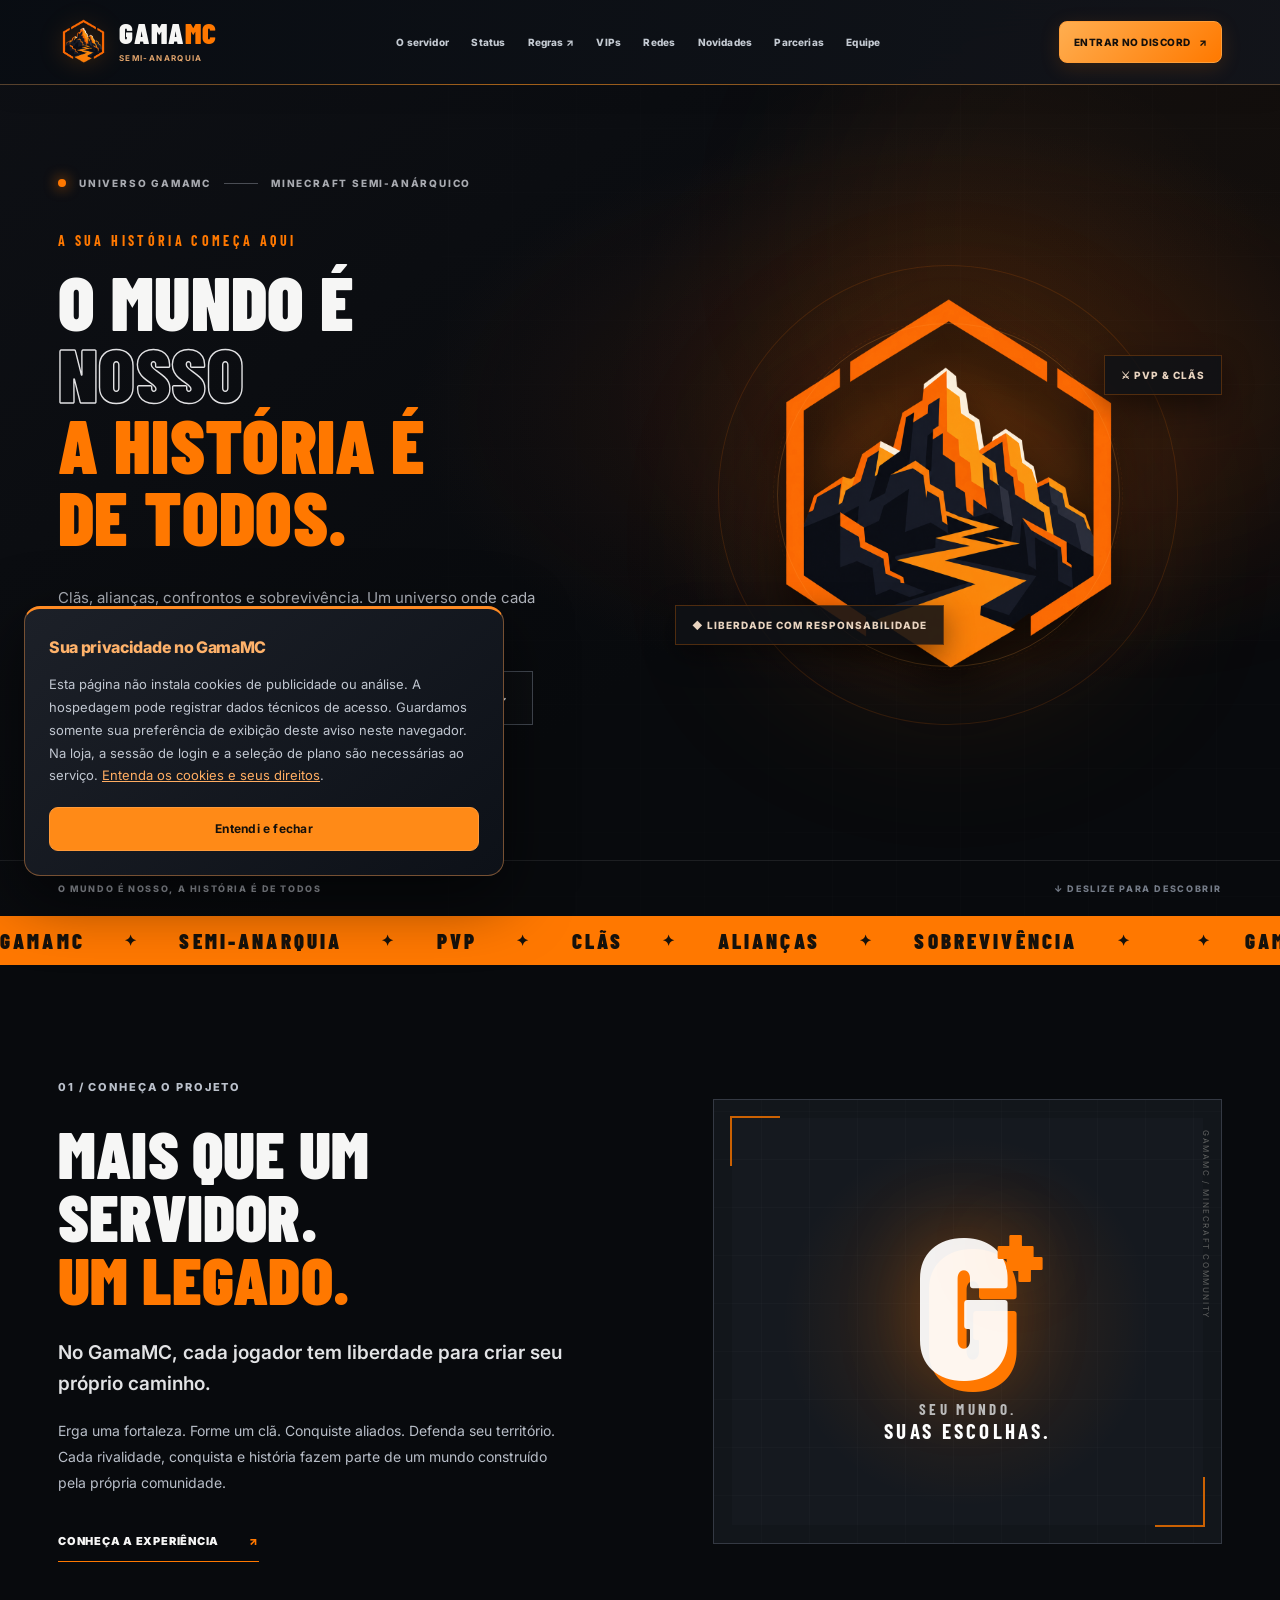
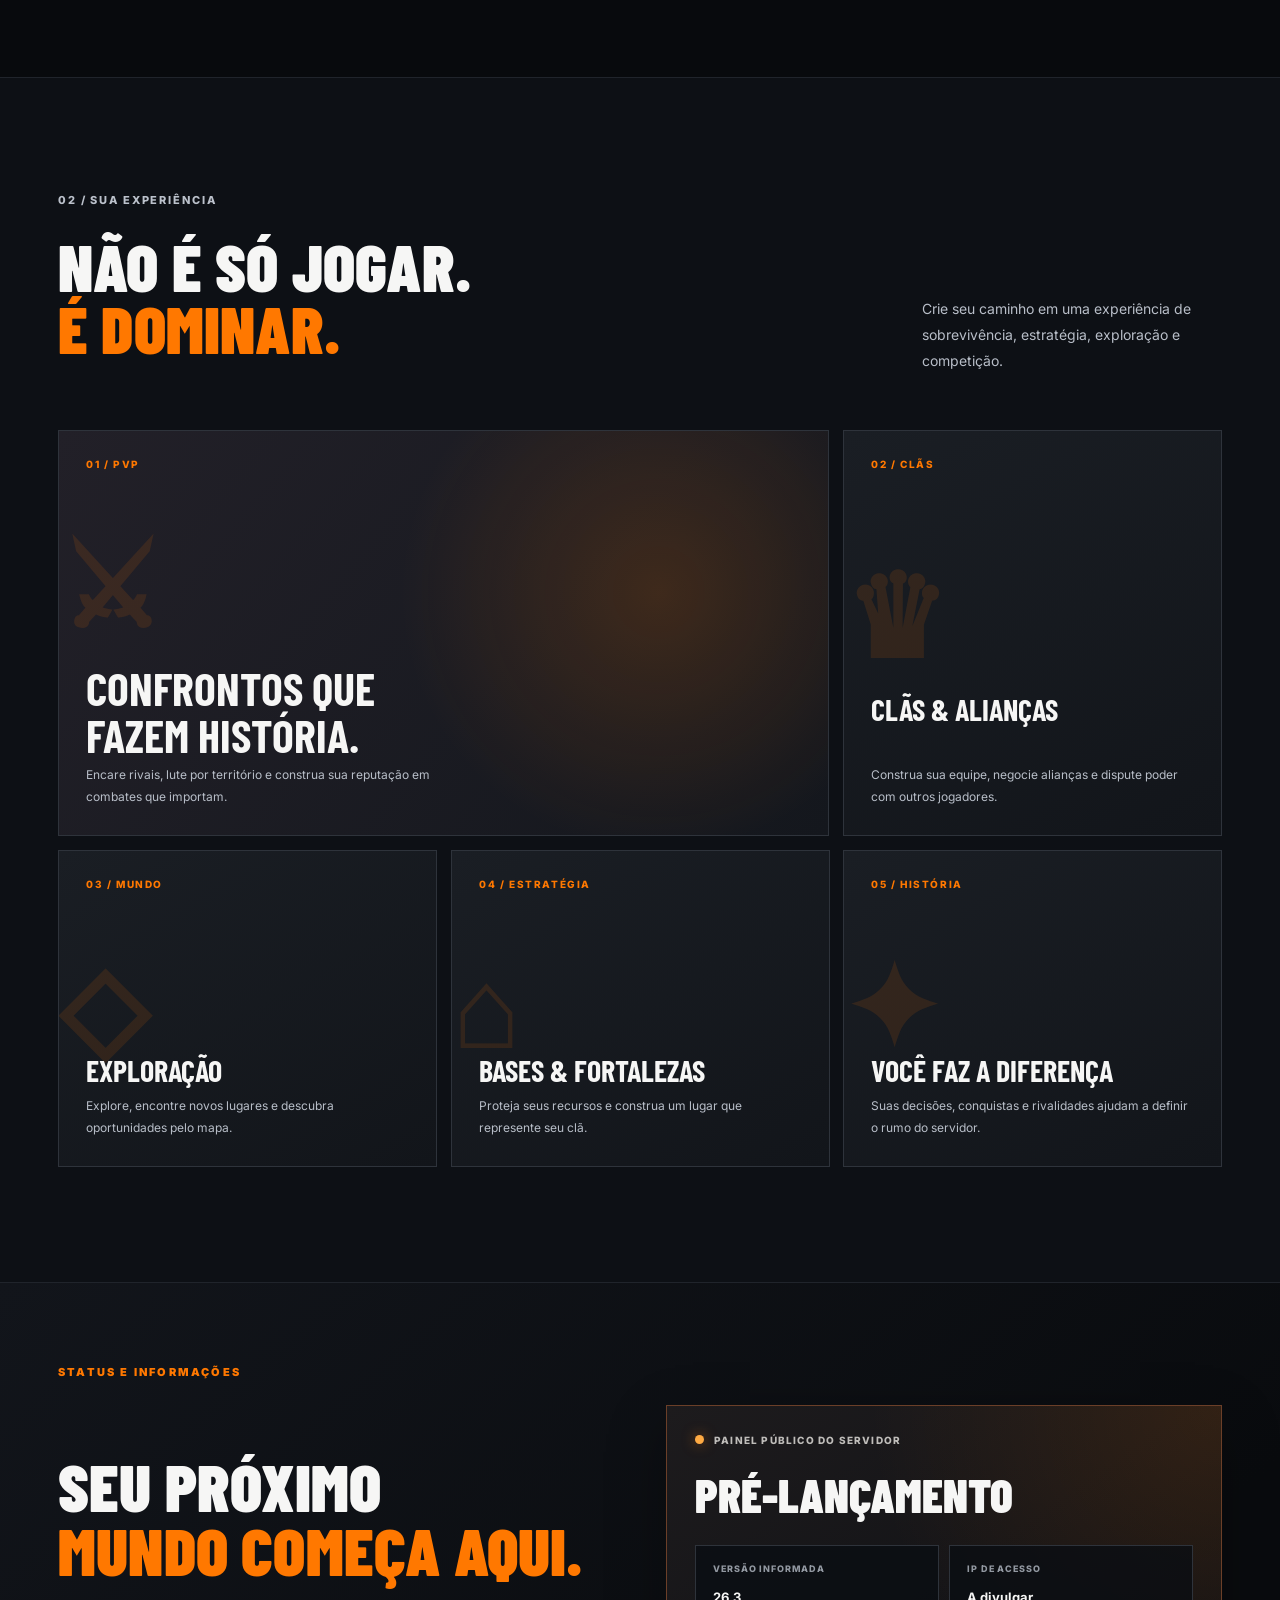
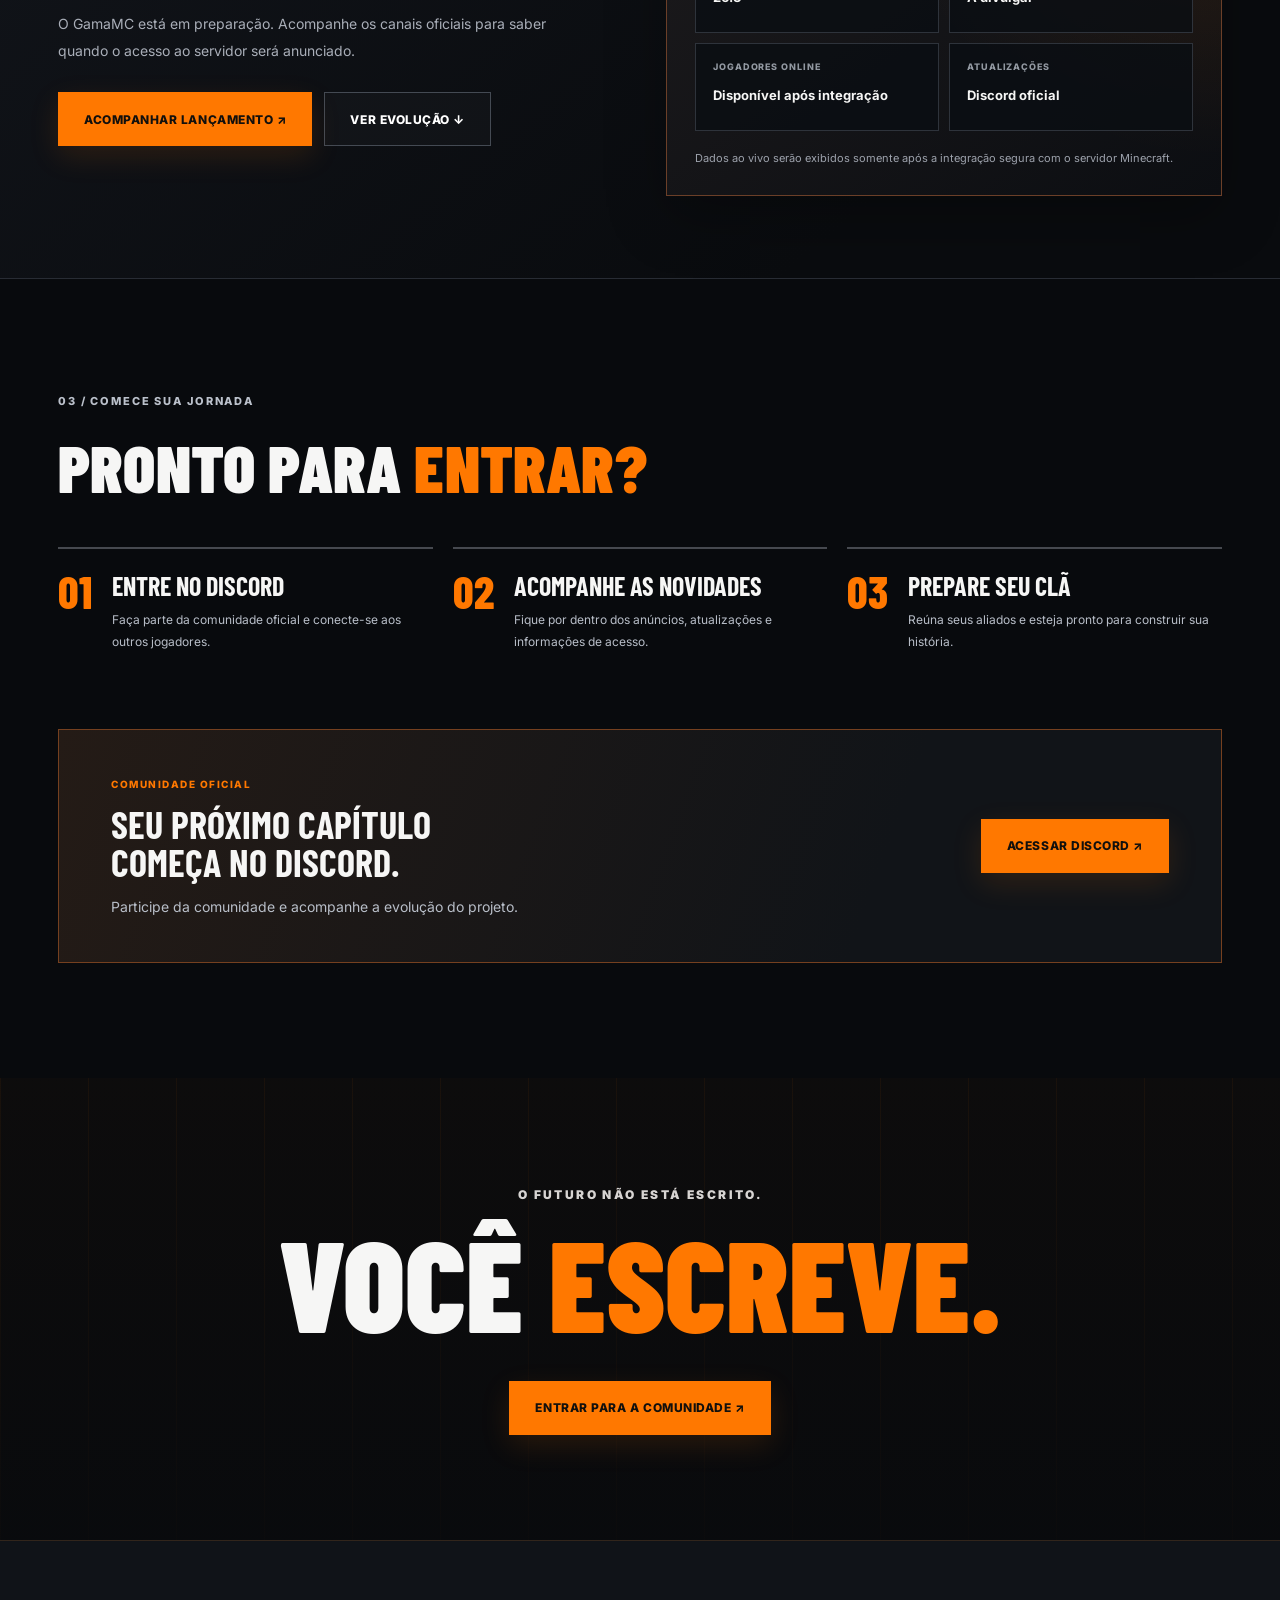
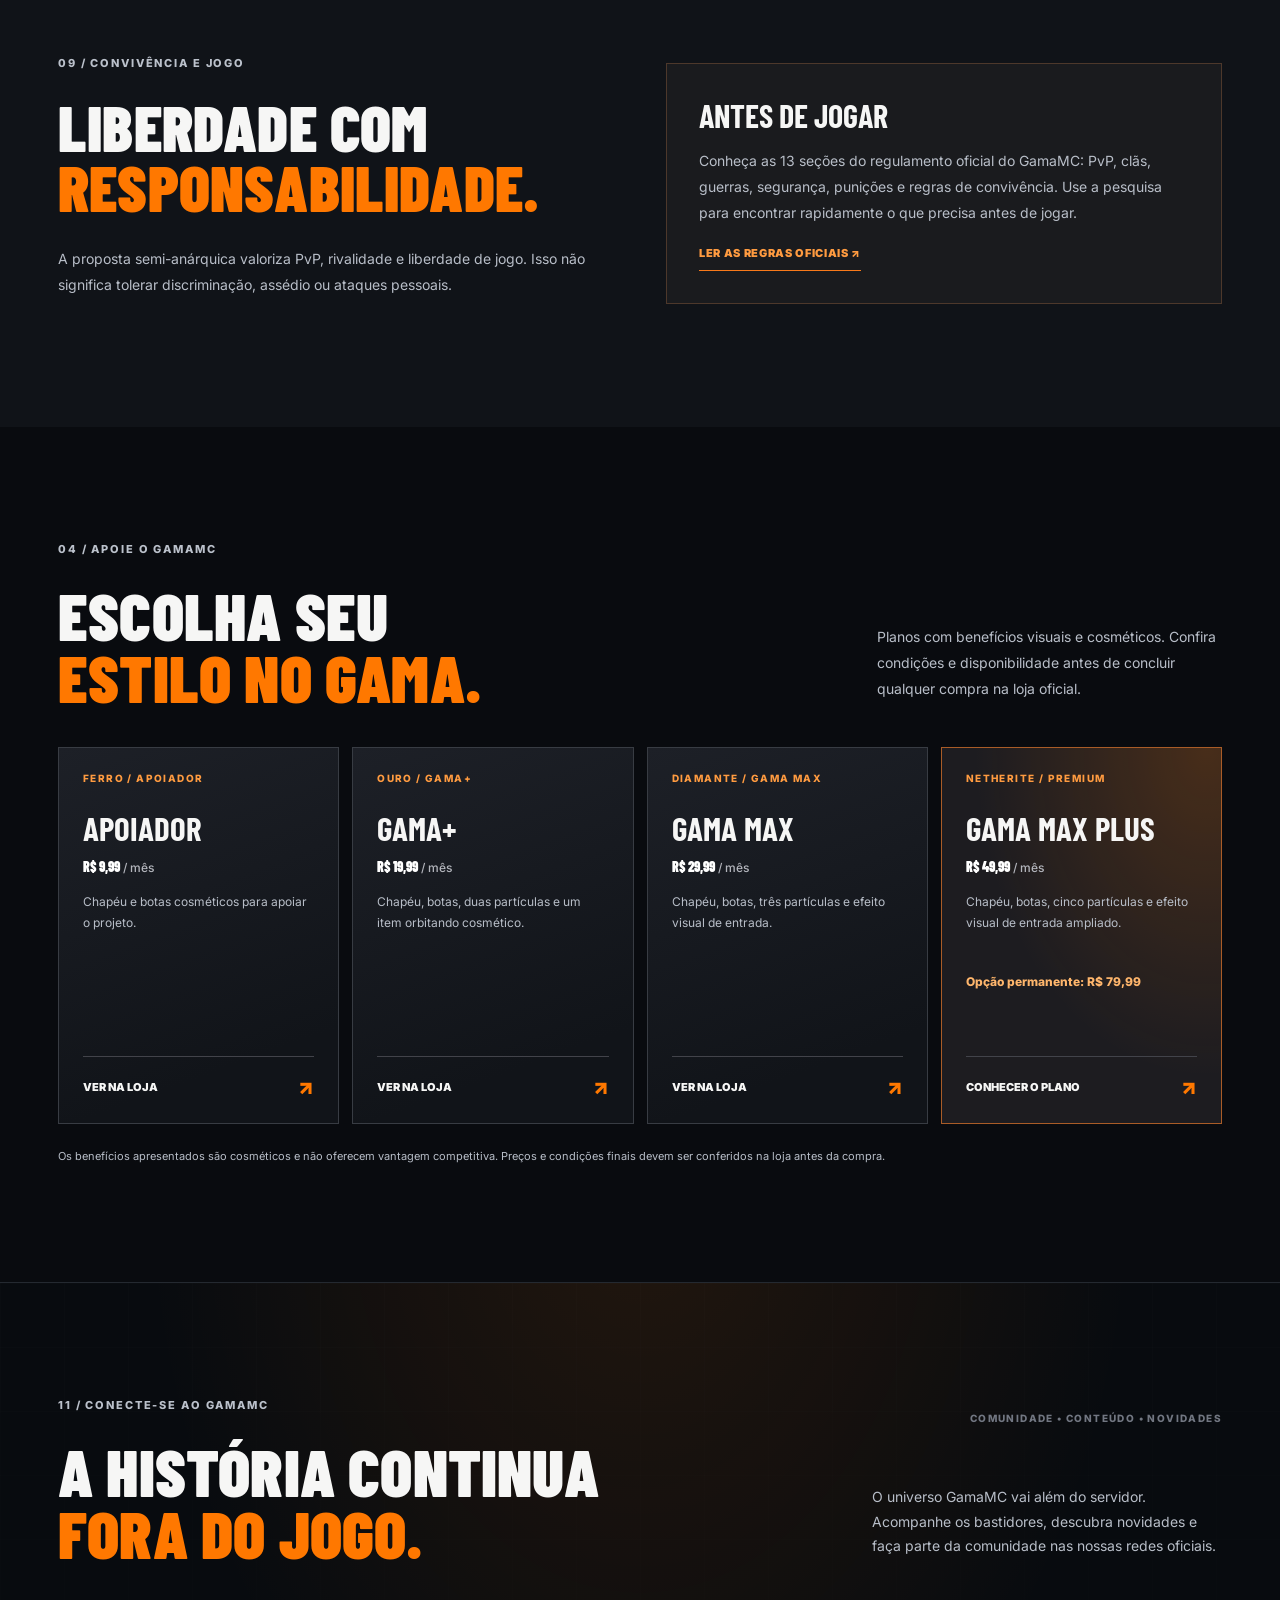
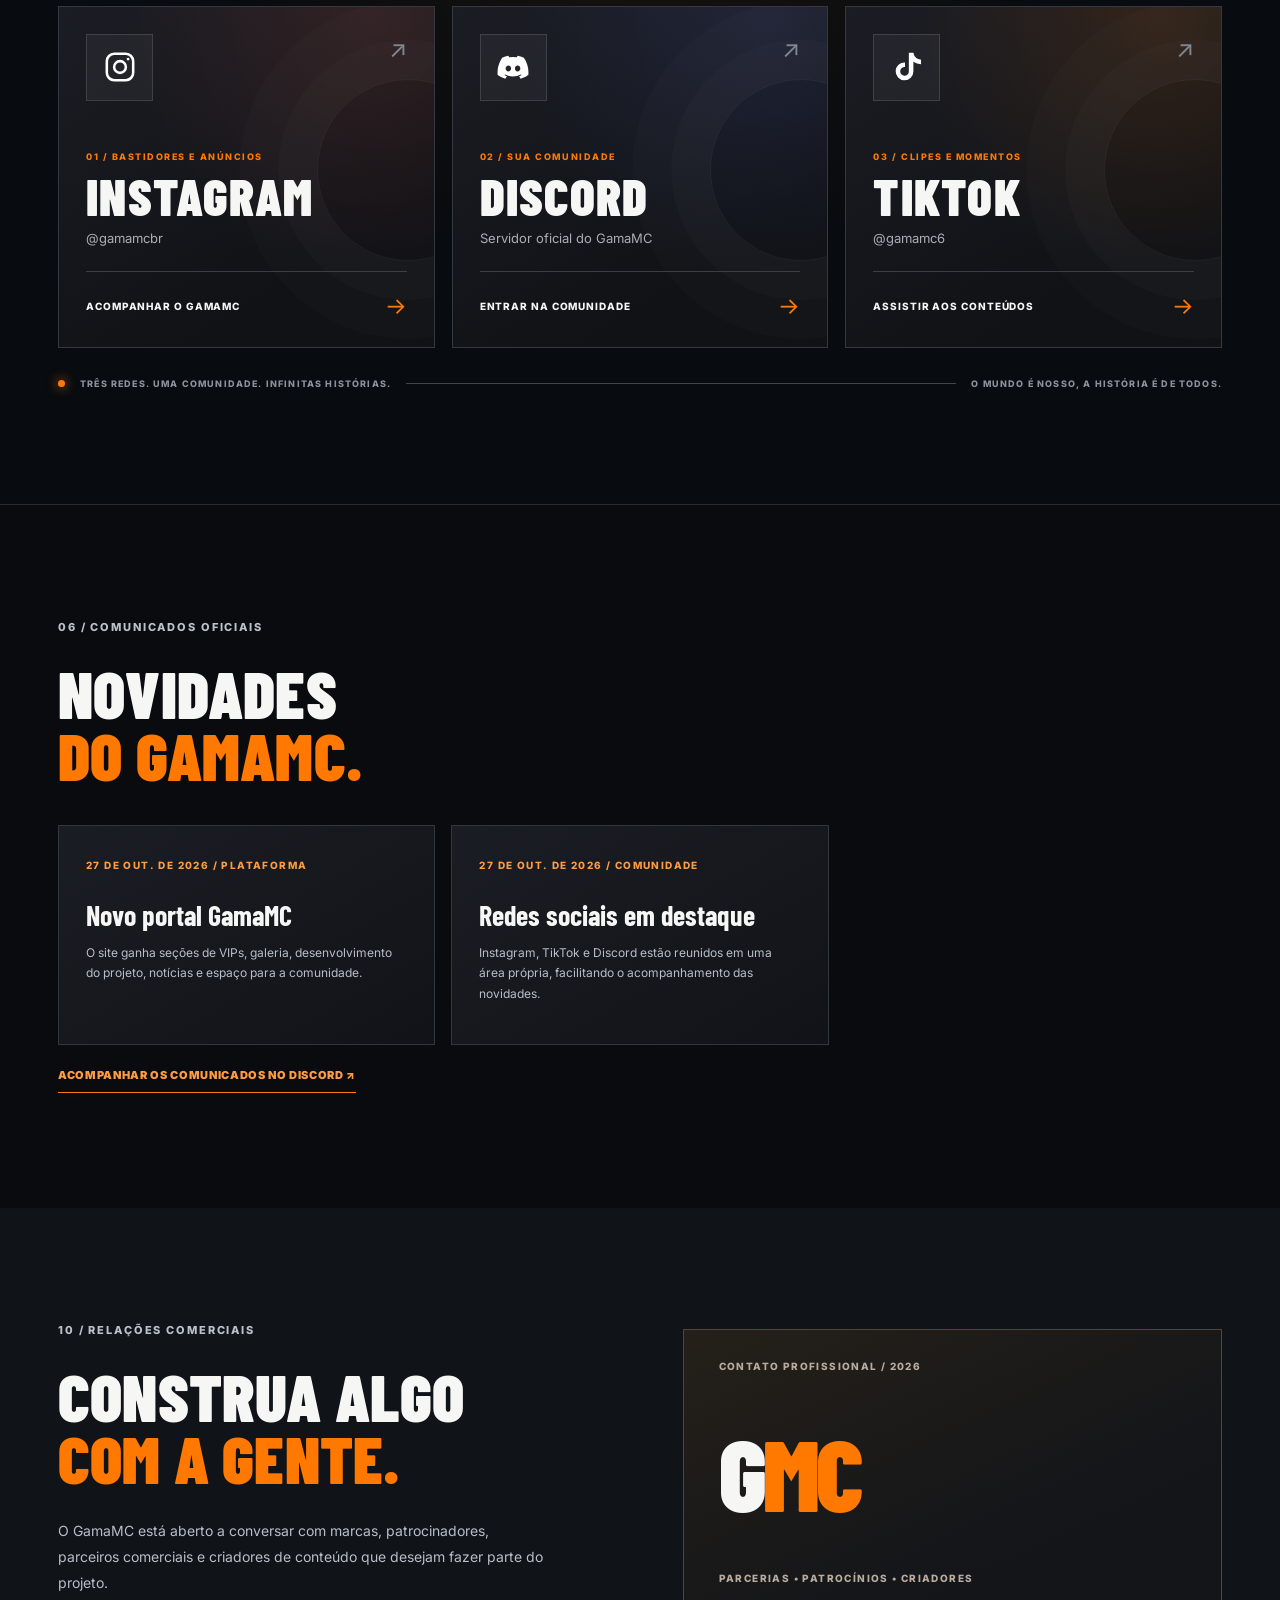
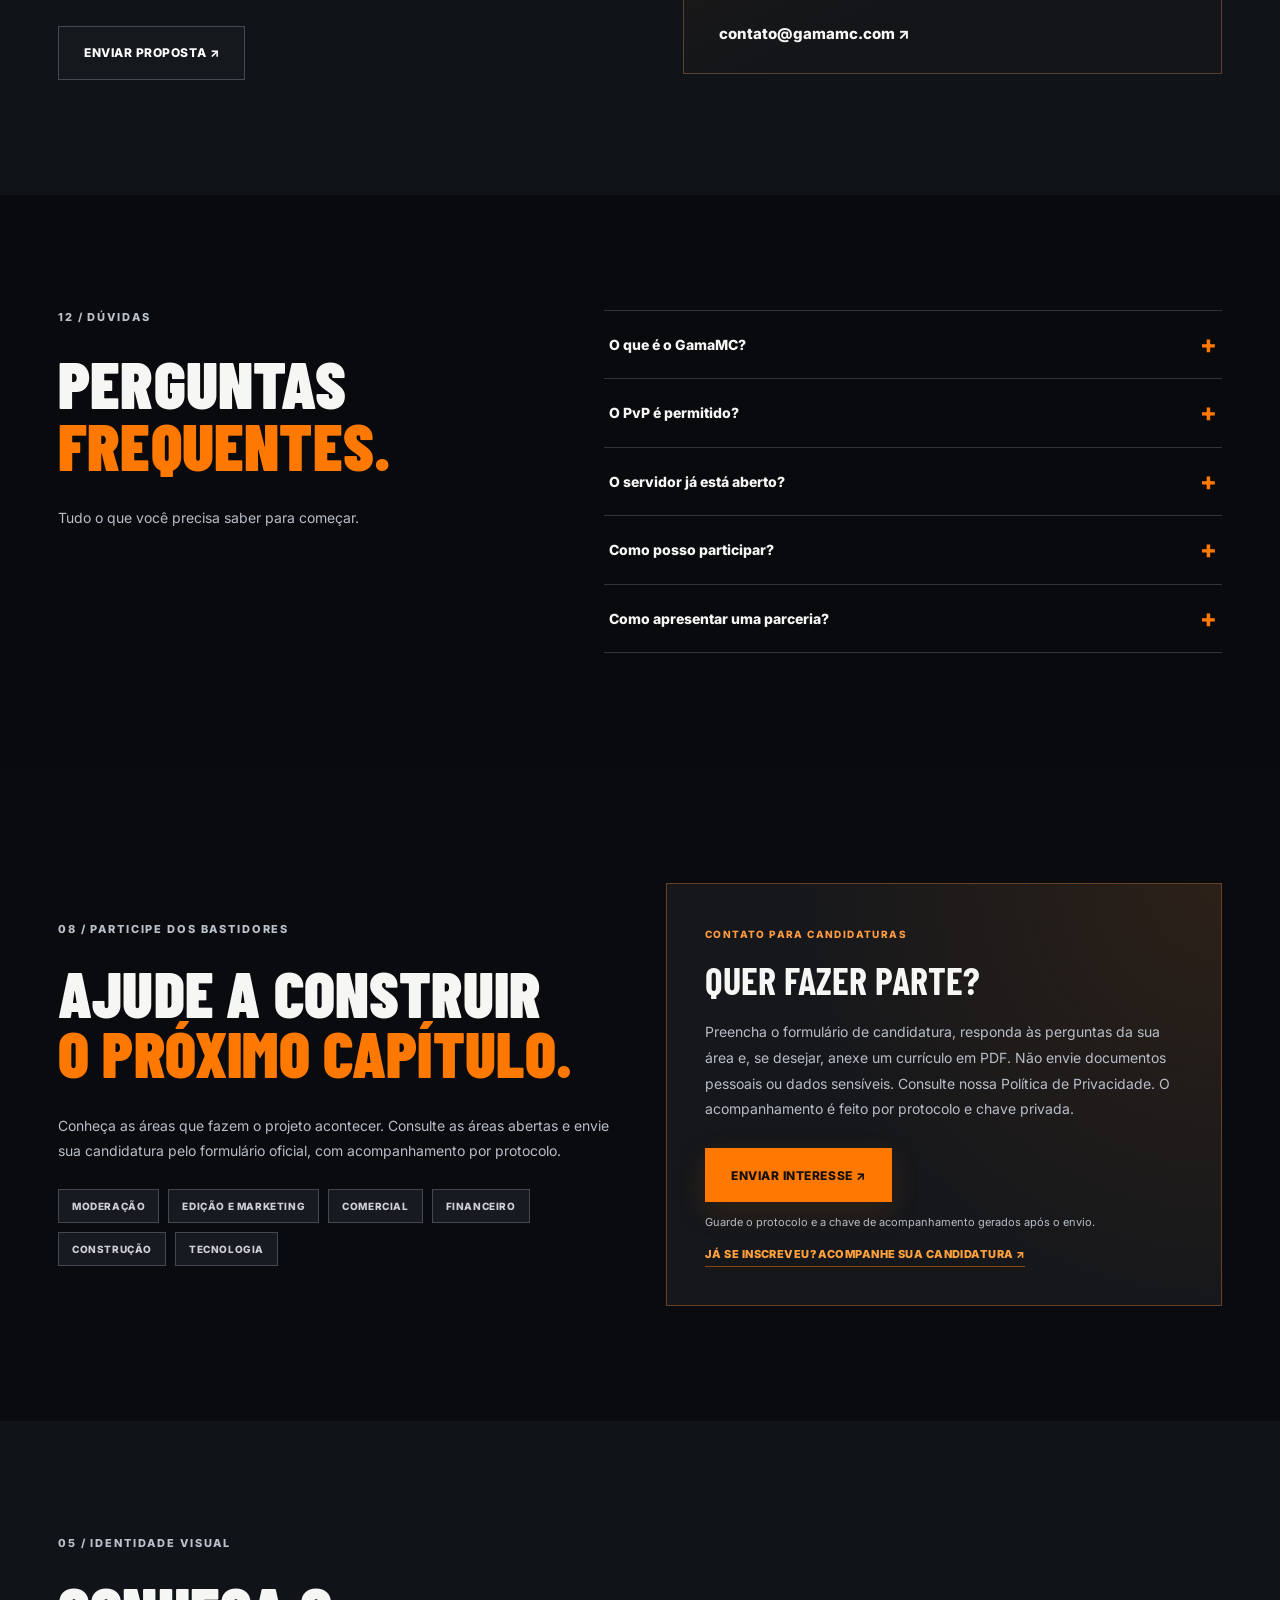
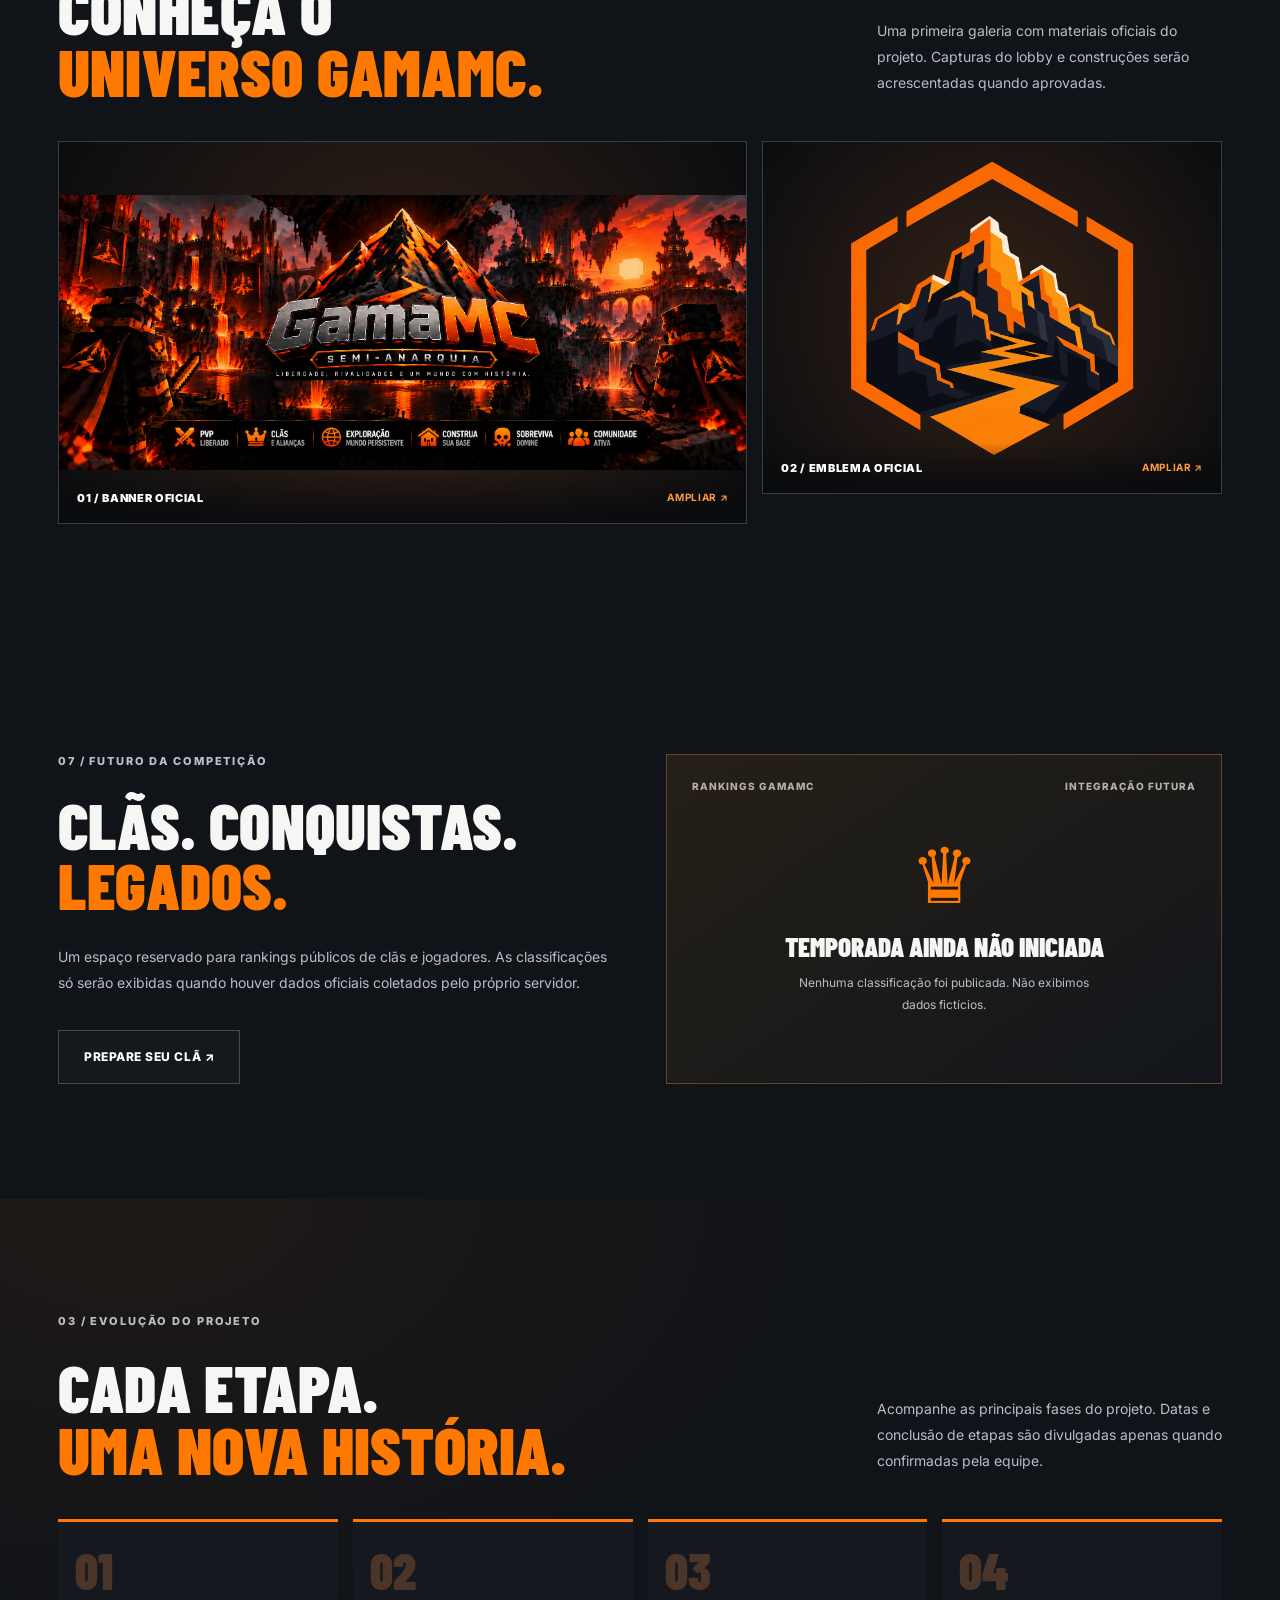
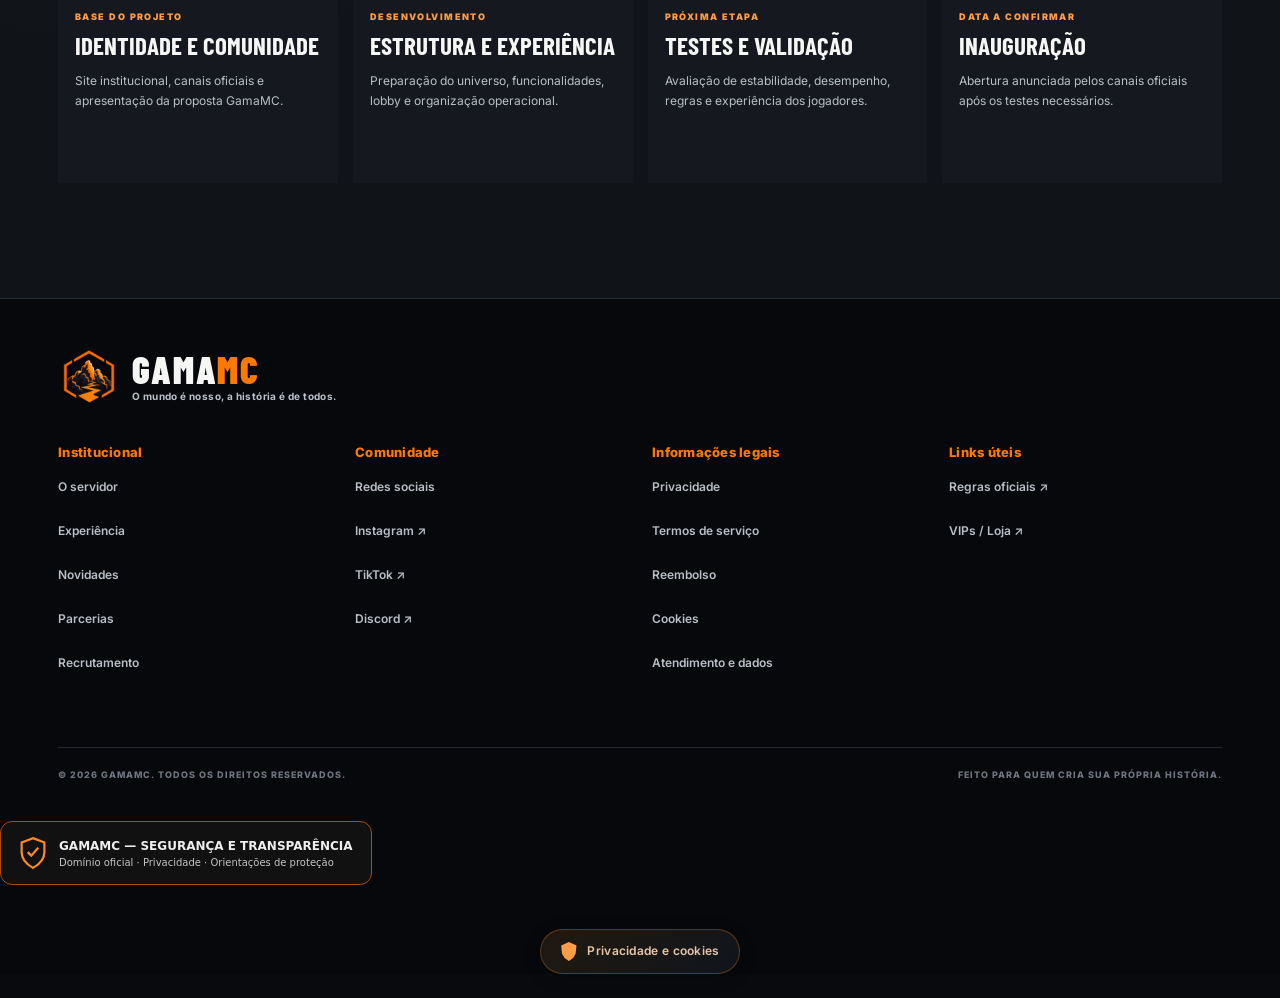
==== commit 47606aba: "security: proteger sessões e preparar transparência sem publicar" ====
--- a/index.html
+++ b/index.html
@@ -22,7 +22,8 @@
 
 
 <link rel="stylesheet" href="styles.css?v=footer-20261029-2"><link rel="stylesheet" href="portal.css">
-<link rel="stylesheet" href="legal.css"><link rel="stylesheet" href="visual-effects.css?v=20261104-fix1"></head>
+<link rel="stylesheet" href="legal.css"><link rel="stylesheet" href="visual-effects.css?v=20261104-fix1"><link rel="stylesheet" href="/security-badge.css">
+</head>
 <body>
 <div class="progress" id="progress"></div>
 <header class="topbar" id="topbar"><div class="container navwrap">
@@ -109,6 +110,6 @@
     <p class="proposal-feedback" id="proposal-feedback" role="status" aria-live="polite"></p>
   </div>
 </dialog>
-<footer class="footer"><div class="container"><div class="footer-main"><div class="brand footer-brand"><img src="/logo-gamamc.png" alt="Logo oficial do GamaMC"><span>GAMA<span class="accent">MC</span><small>O mundo é nosso, a história é de todos.</small></span></div><nav class="footer-links" aria-label="Links do rodapé"><div class="footer-group"><h3>Institucional</h3><a href="#sobre">O servidor</a><a href="#experiencia">Experiência</a><a href="#novidades">Novidades</a><a href="#parcerias">Parcerias</a><a href="#equipe">Recrutamento</a></div><div class="footer-group"><h3>Comunidade</h3><a href="#redes">Redes sociais</a><a href="https://www.instagram.com/gamamcbr/" target="_blank" rel="noopener noreferrer">Instagram ↗</a><a href="https://www.tiktok.com/@gamamc6" target="_blank" rel="noopener noreferrer">TikTok ↗</a><a href="https://discord.gg/cwuTtM74SW" target="_blank" rel="noopener noreferrer">Discord ↗</a></div><div class="footer-group"><h3>Informações legais</h3><a href="/politicas.html#privacidade">Privacidade</a><a href="/politicas.html#termos">Termos de serviço</a><a href="/politicas.html#reembolso">Reembolso</a><a href="/politicas.html#cookies">Cookies</a><a href="/politicas.html#contato">Atendimento e dados</a></div><div class="footer-group"><h3>Links úteis</h3><a href="https://gamamc.com/regras" target="_blank" rel="noopener noreferrer">Regras oficiais ↗</a><a href="https://gamamc.com/loja" target="_blank" rel="noopener noreferrer">VIPs / Loja ↗</a></div></nav></div><div class="footer-bottom"><span>© 2026 GAMAMC. TODOS OS DIREITOS RESERVADOS.</span><span>FEITO PARA QUEM CRIA SUA PRÓPRIA HISTÓRIA.</span></div></div></footer>
+<footer class="footer"><div class="container"><div class="footer-main"><div class="brand footer-brand"><img src="/logo-gamamc.png" alt="Logo oficial do GamaMC"><span>GAMA<span class="accent">MC</span><small>O mundo é nosso, a história é de todos.</small></span></div><nav class="footer-links" aria-label="Links do rodapé"><div class="footer-group"><h3>Institucional</h3><a href="#sobre">O servidor</a><a href="#experiencia">Experiência</a><a href="#novidades">Novidades</a><a href="#parcerias">Parcerias</a><a href="#equipe">Recrutamento</a></div><div class="footer-group"><h3>Comunidade</h3><a href="#redes">Redes sociais</a><a href="https://www.instagram.com/gamamcbr/" target="_blank" rel="noopener noreferrer">Instagram ↗</a><a href="https://www.tiktok.com/@gamamc6" target="_blank" rel="noopener noreferrer">TikTok ↗</a><a href="https://discord.gg/cwuTtM74SW" target="_blank" rel="noopener noreferrer">Discord ↗</a></div><div class="footer-group"><h3>Informações legais</h3><a href="/politicas.html#privacidade">Privacidade</a><a href="/politicas.html#termos">Termos de serviço</a><a href="/politicas.html#reembolso">Reembolso</a><a href="/politicas.html#cookies">Cookies</a><a href="/politicas.html#contato">Atendimento e dados</a></div><div class="footer-group"><h3>Links úteis</h3><a href="https://gamamc.com/regras" target="_blank" rel="noopener noreferrer">Regras oficiais ↗</a><a href="https://gamamc.com/loja" target="_blank" rel="noopener noreferrer">VIPs / Loja ↗</a></div></nav></div><div class="footer-bottom"><span>© 2026 GAMAMC. TODOS OS DIREITOS RESERVADOS.</span><span>FEITO PARA QUEM CRIA SUA PRÓPRIA HISTÓRIA.</span></div></div><a class="security-badge" href="/seguranca" aria-label="GamaMC: segurança e transparência"><img src="/security-shield.svg" width="28" height="34" alt=""><span>GAMAMC — SEGURANÇA E TRANSPARÊNCIA<small>Domínio oficial · Privacidade · Orientações de proteção</small></span></a></footer>
 <script src="script.js?v=20261104-fix1"></script><script src="portal.js" defer></script>
 <script src="privacy.js" defer></script><script src="visual-effects.js?v=20261104-fix1" defer></script></body></html>
--- a/security-badge.css
+++ b/security-badge.css
@@ -0,0 +1 @@
+.security-badge{display:inline-flex;align-items:center;gap:12px;max-width:100%;box-sizing:border-box;padding:14px 18px;margin:20px 0;border:1px solid #a94f0a;border-radius:12px;background:#111;color:#eee;text-decoration:none;font:600 12px/1.5 system-ui,sans-serif}.security-badge span:first-child{color:#ff8a24;font-size:26px}.security-badge small{display:block;color:#c4c4c4;font-weight:400}.security-badge:hover{border-color:#ff8a24}
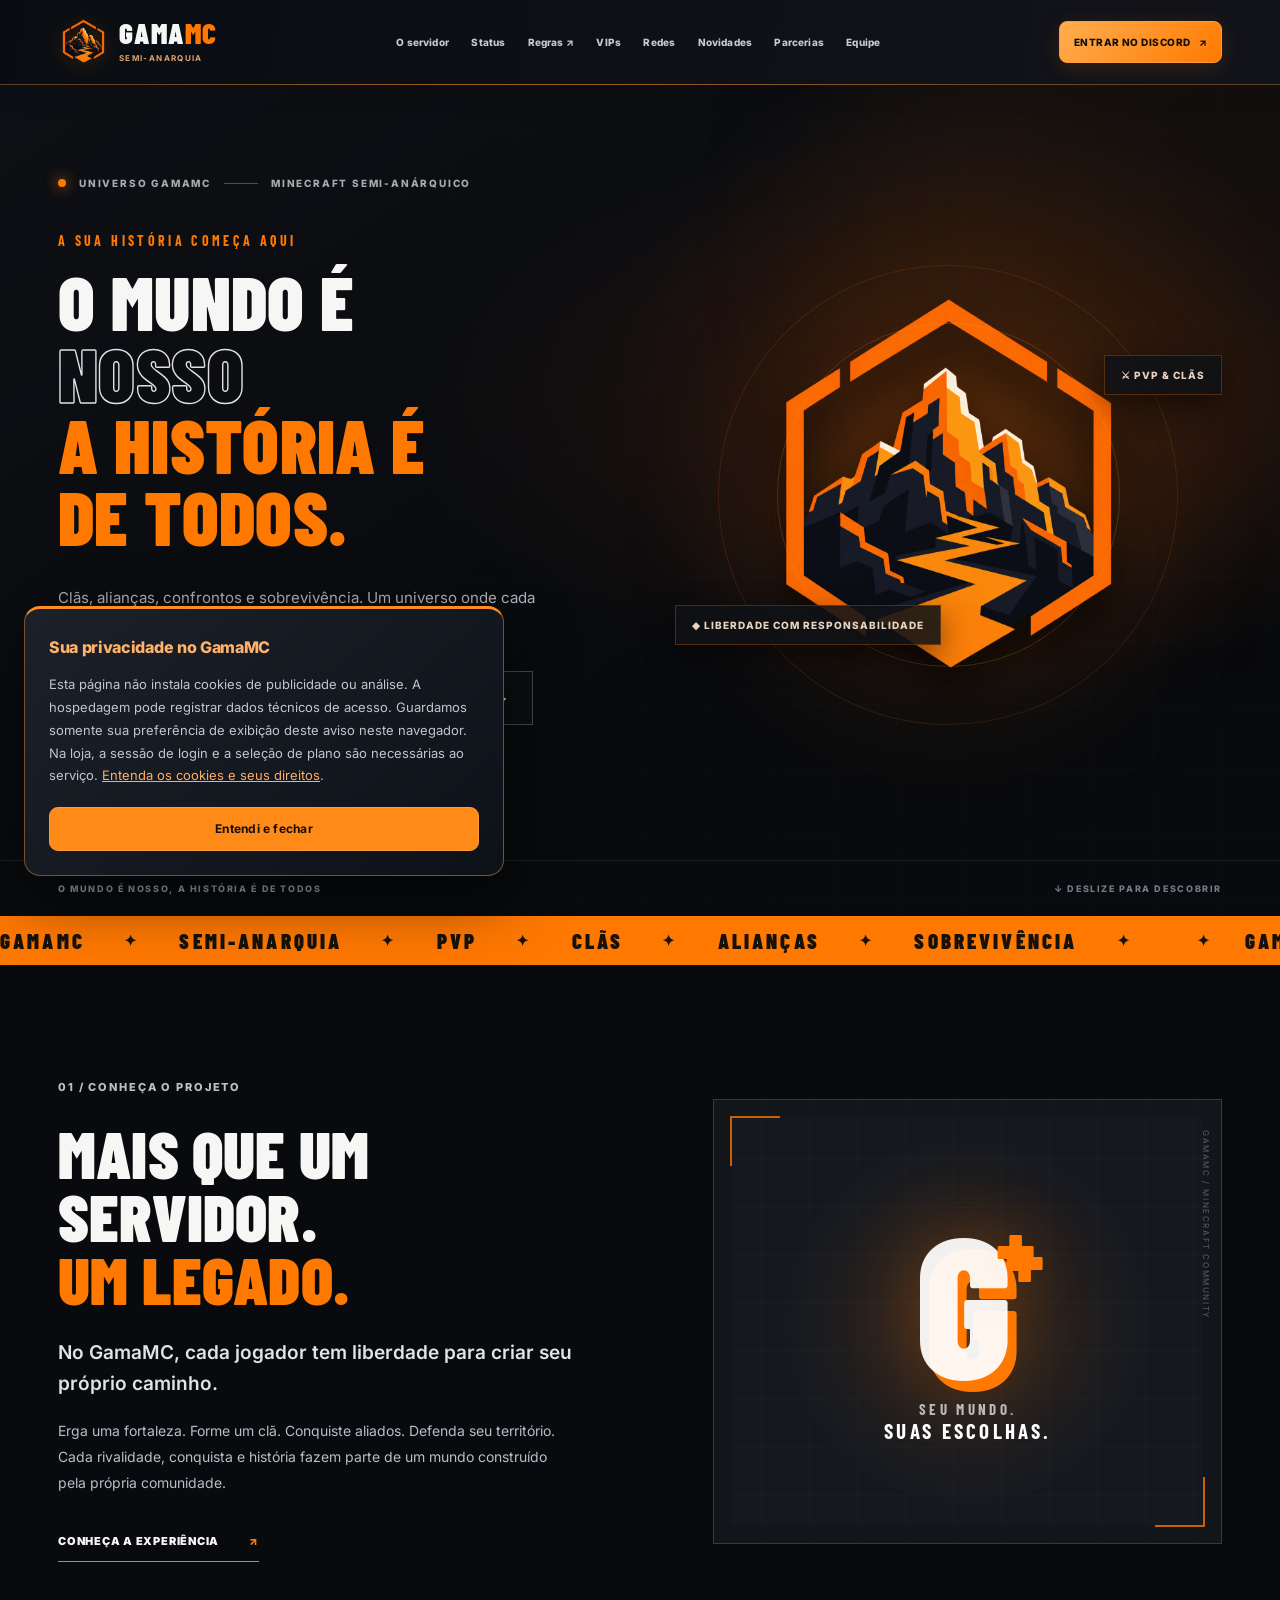
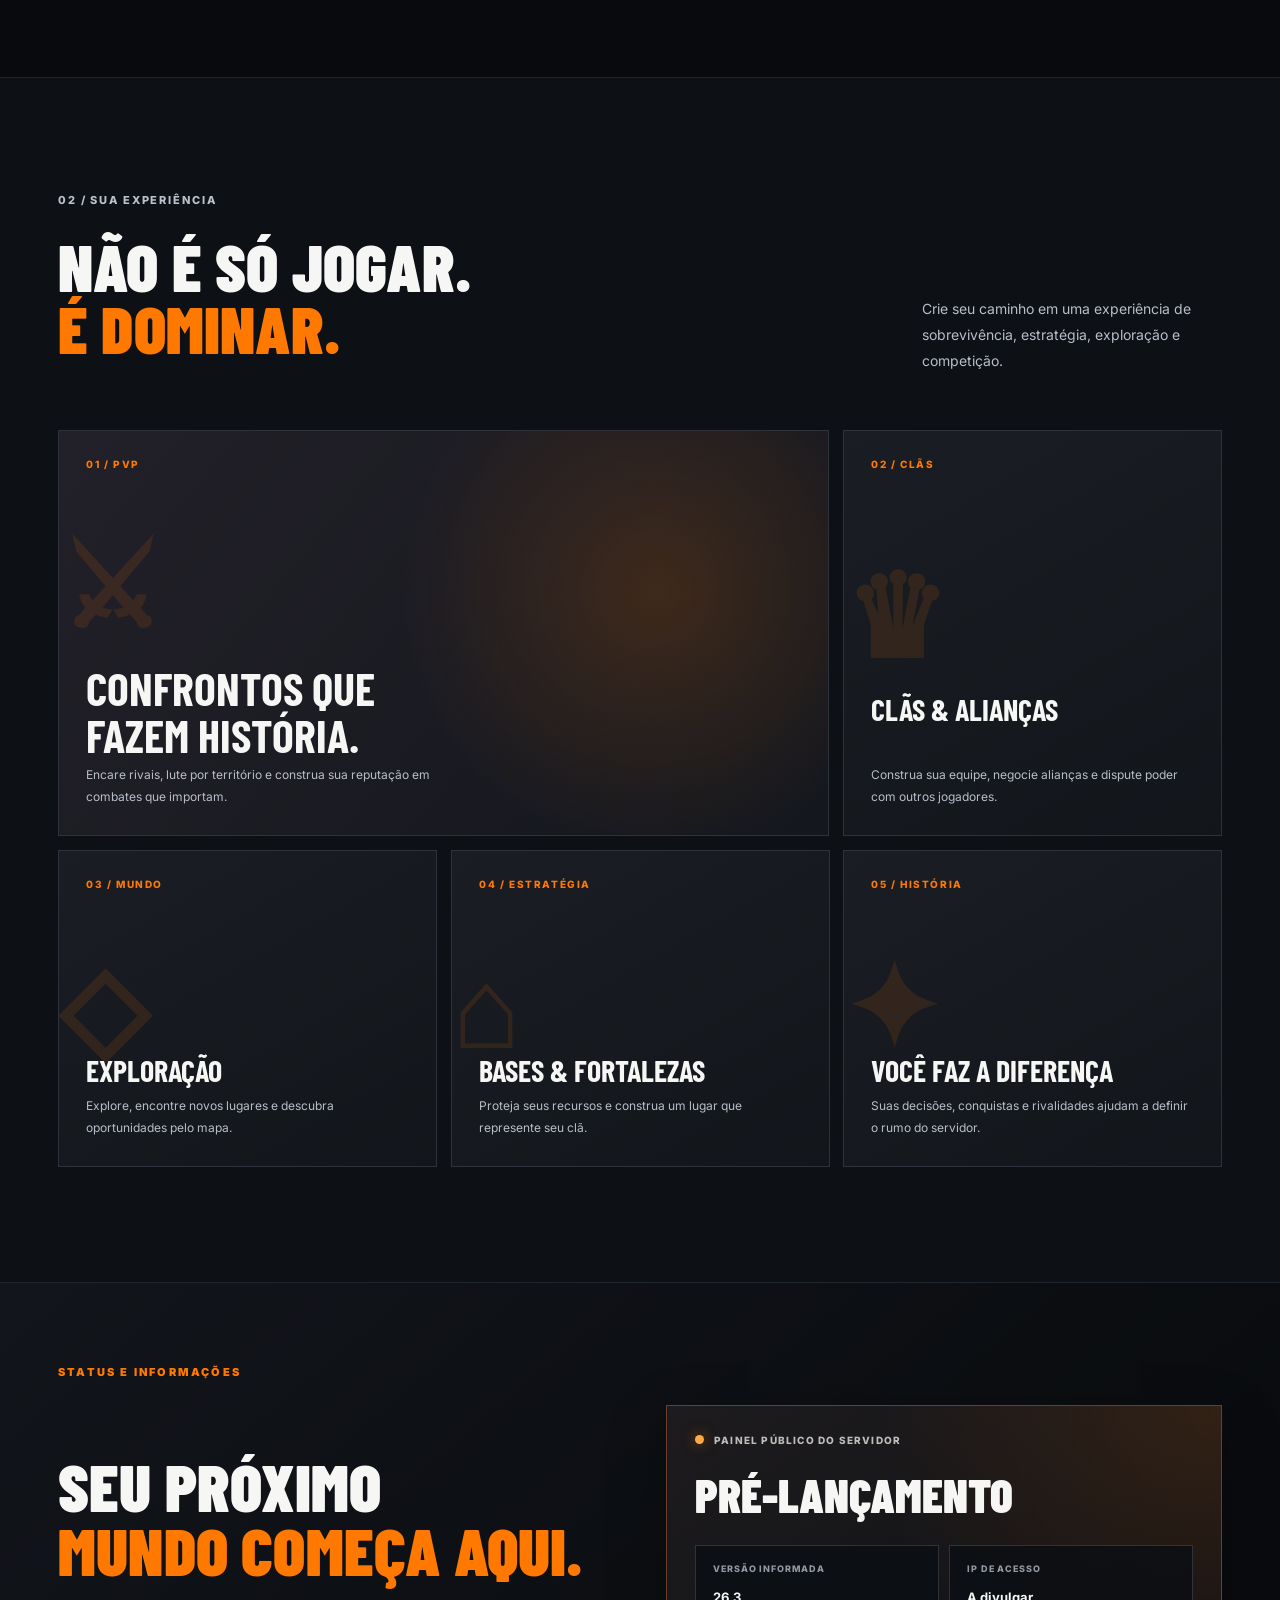
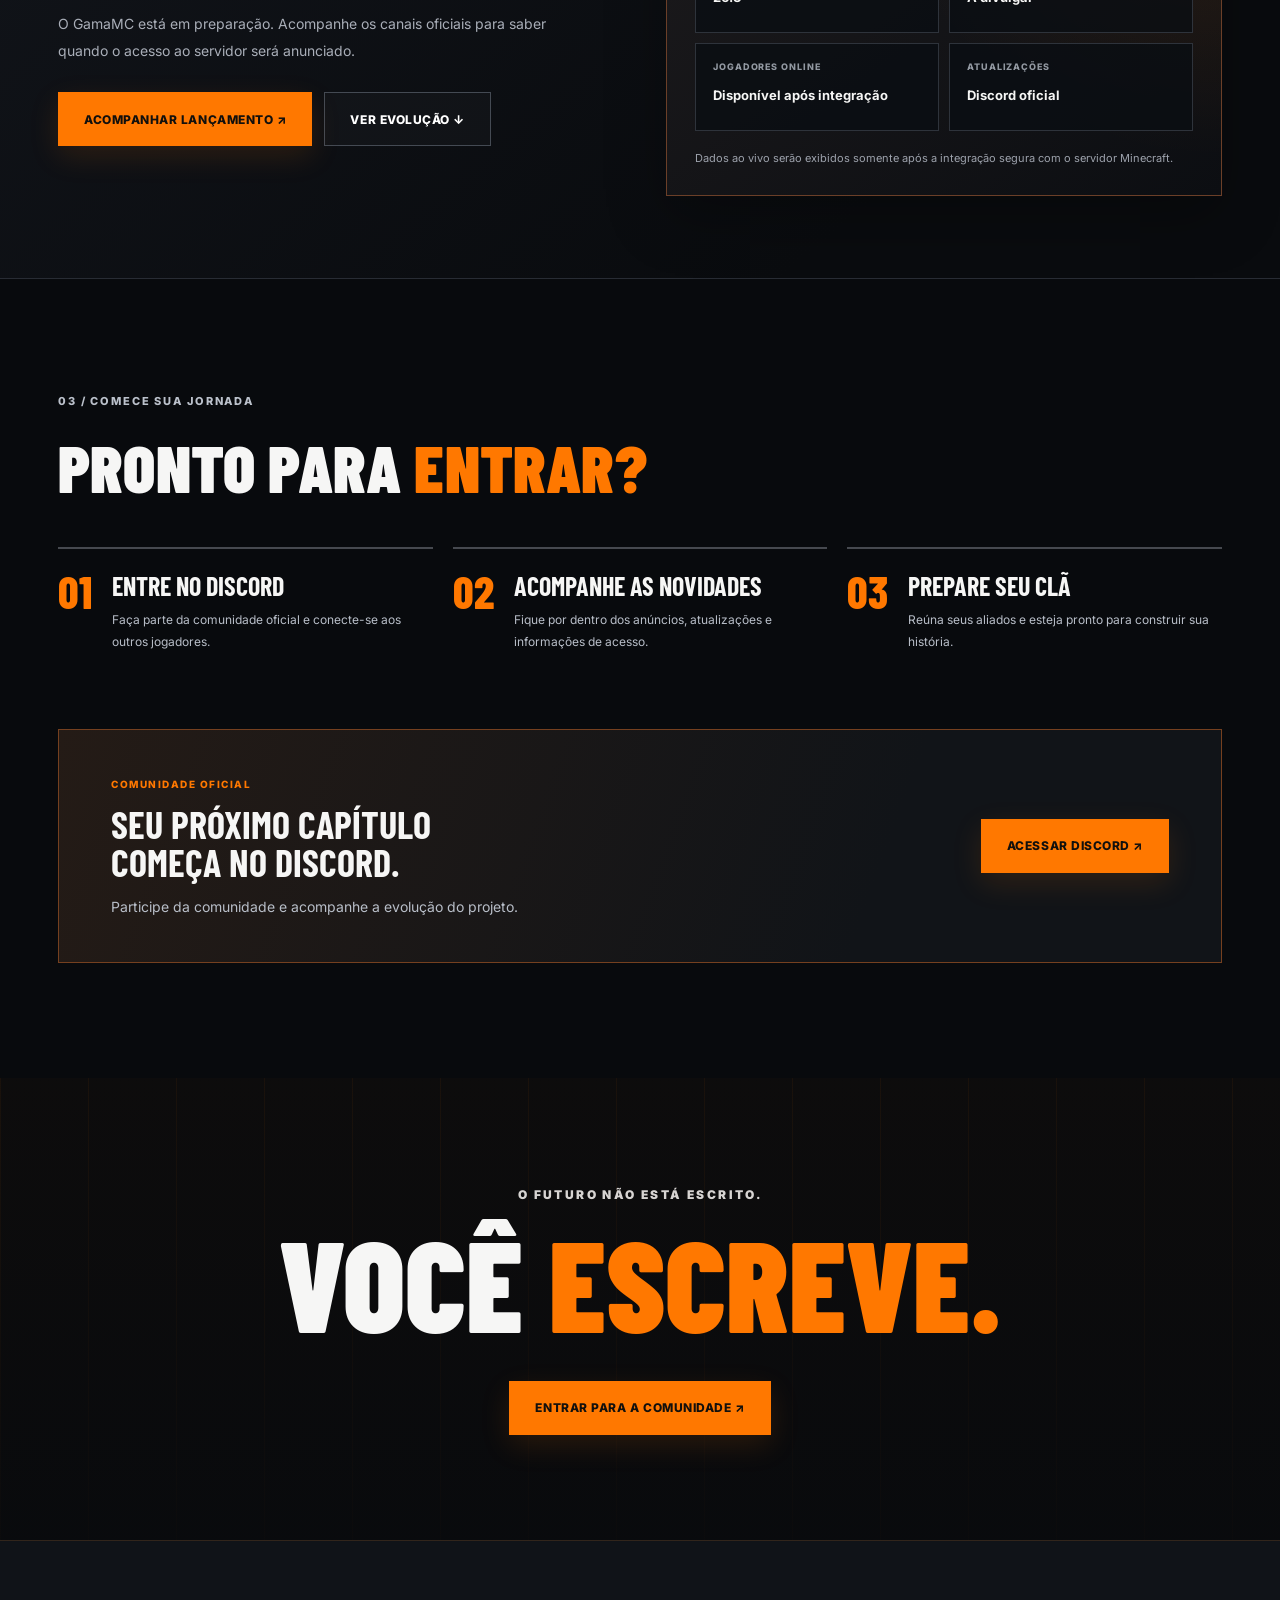
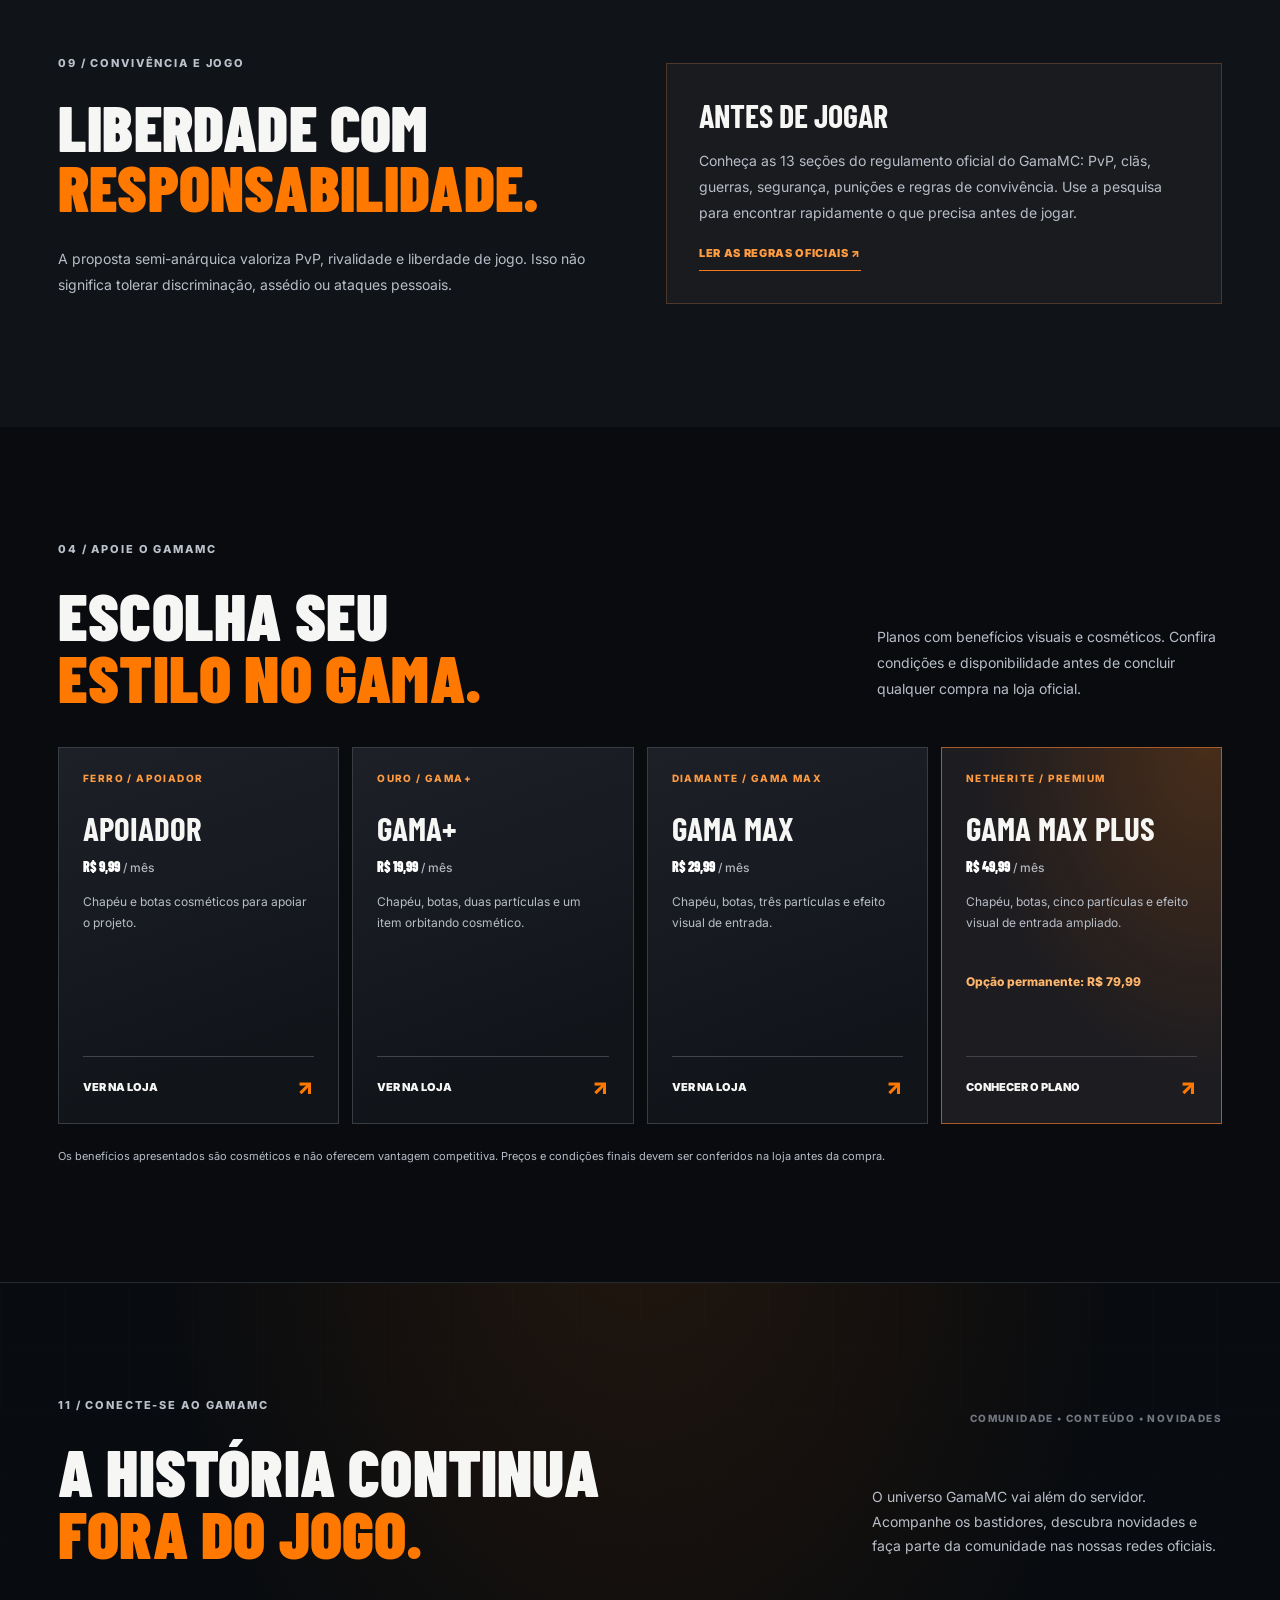
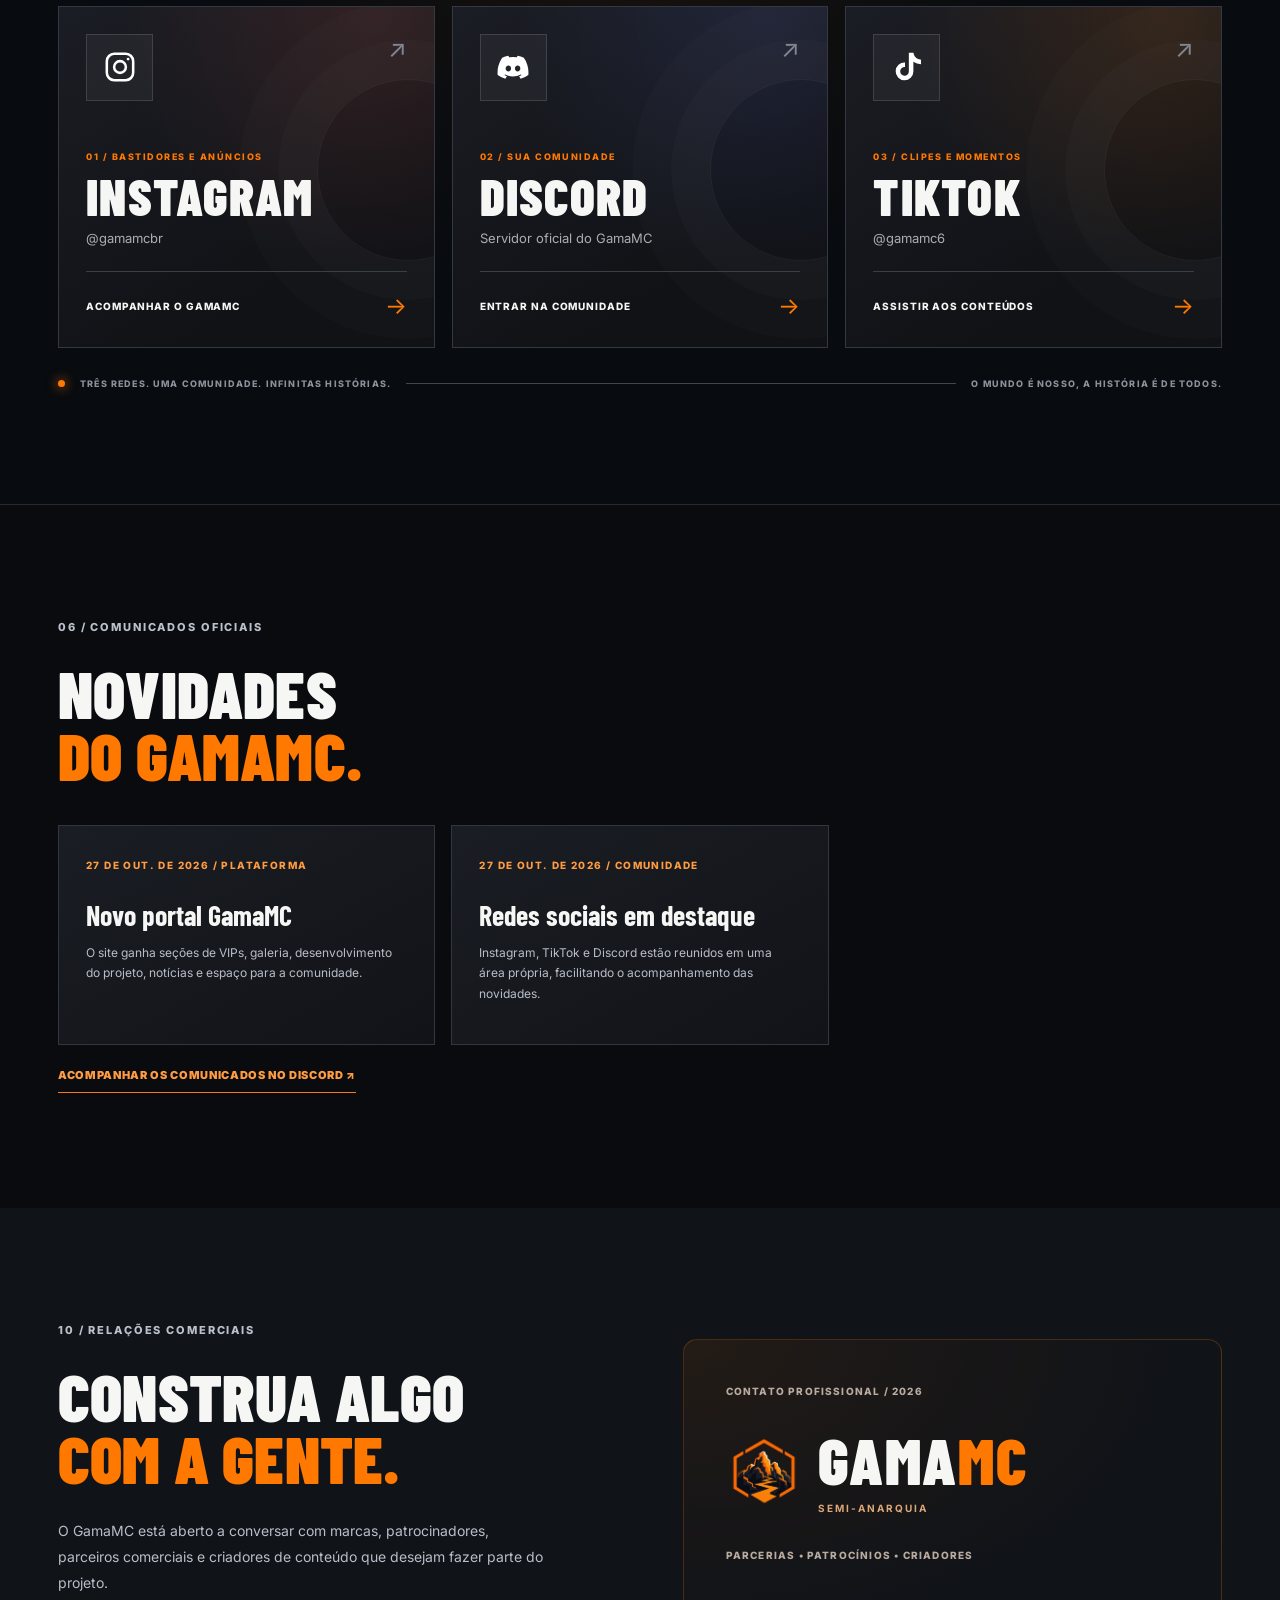
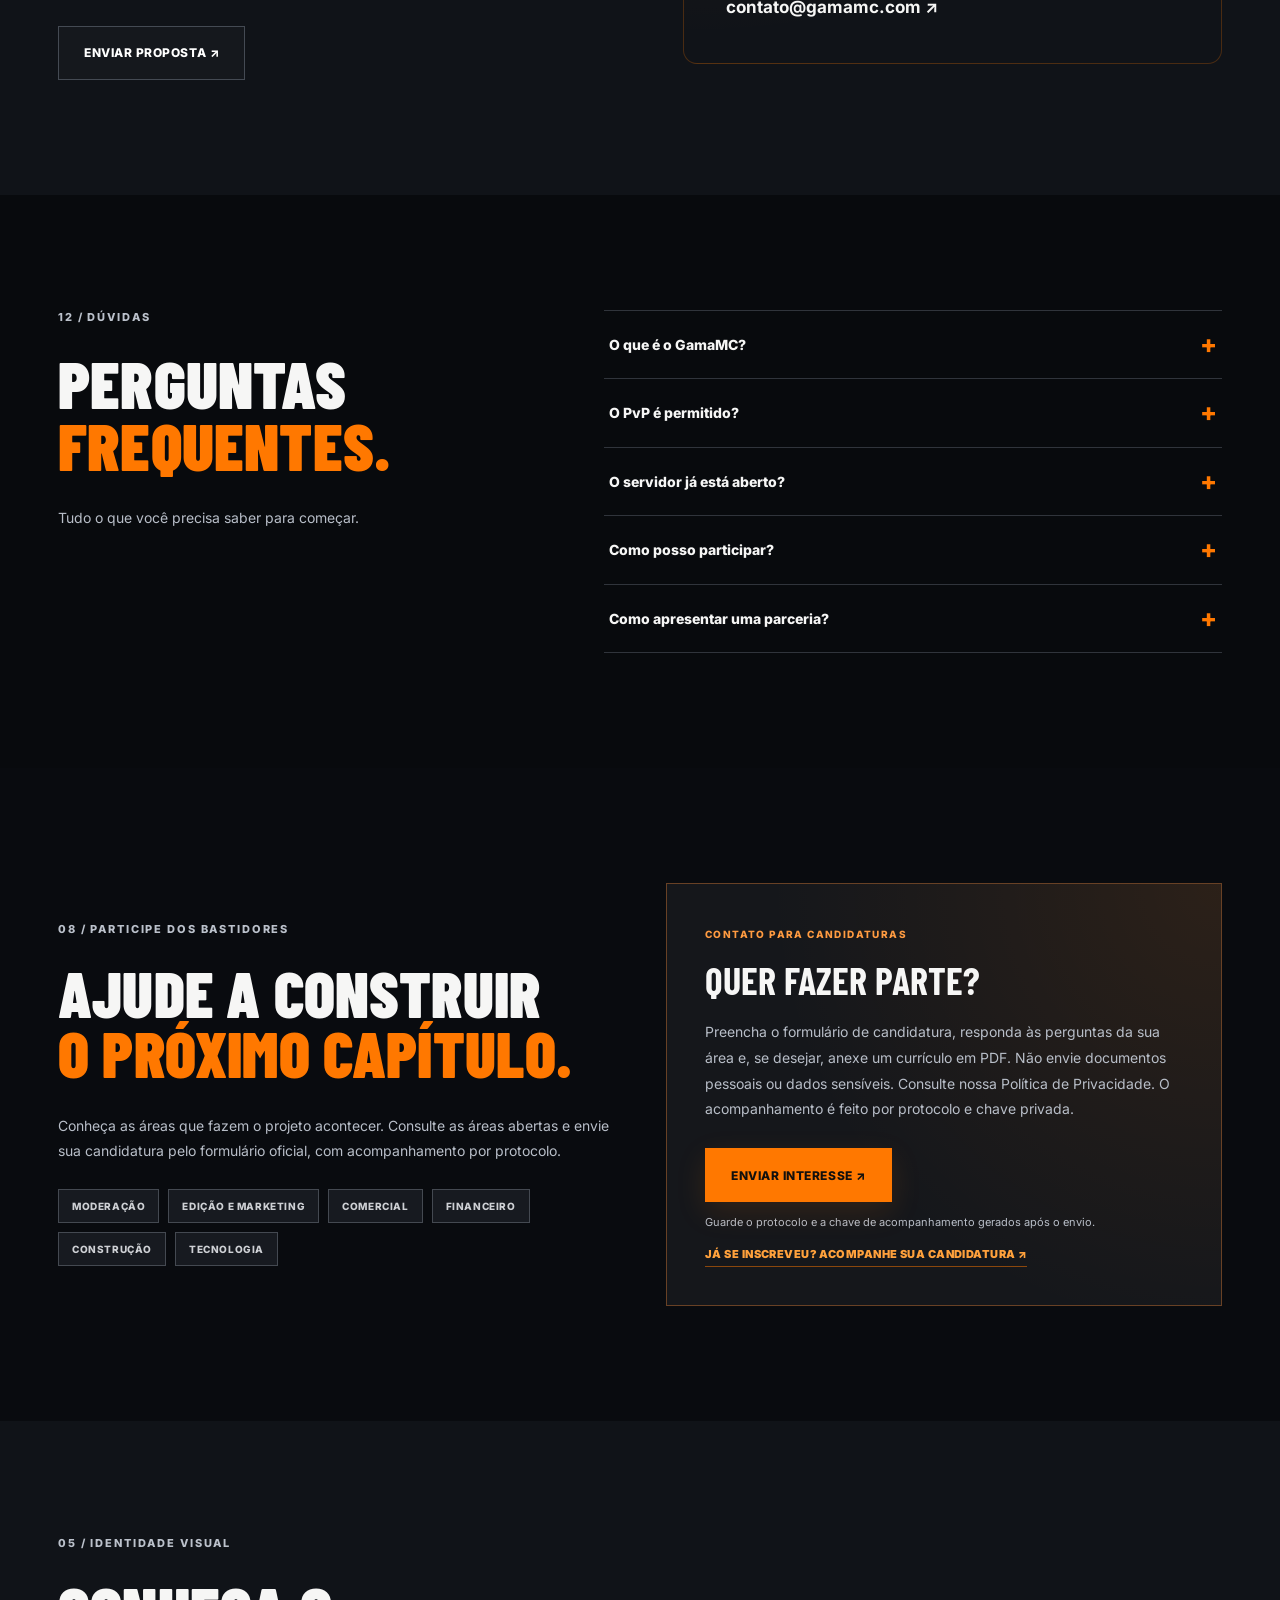
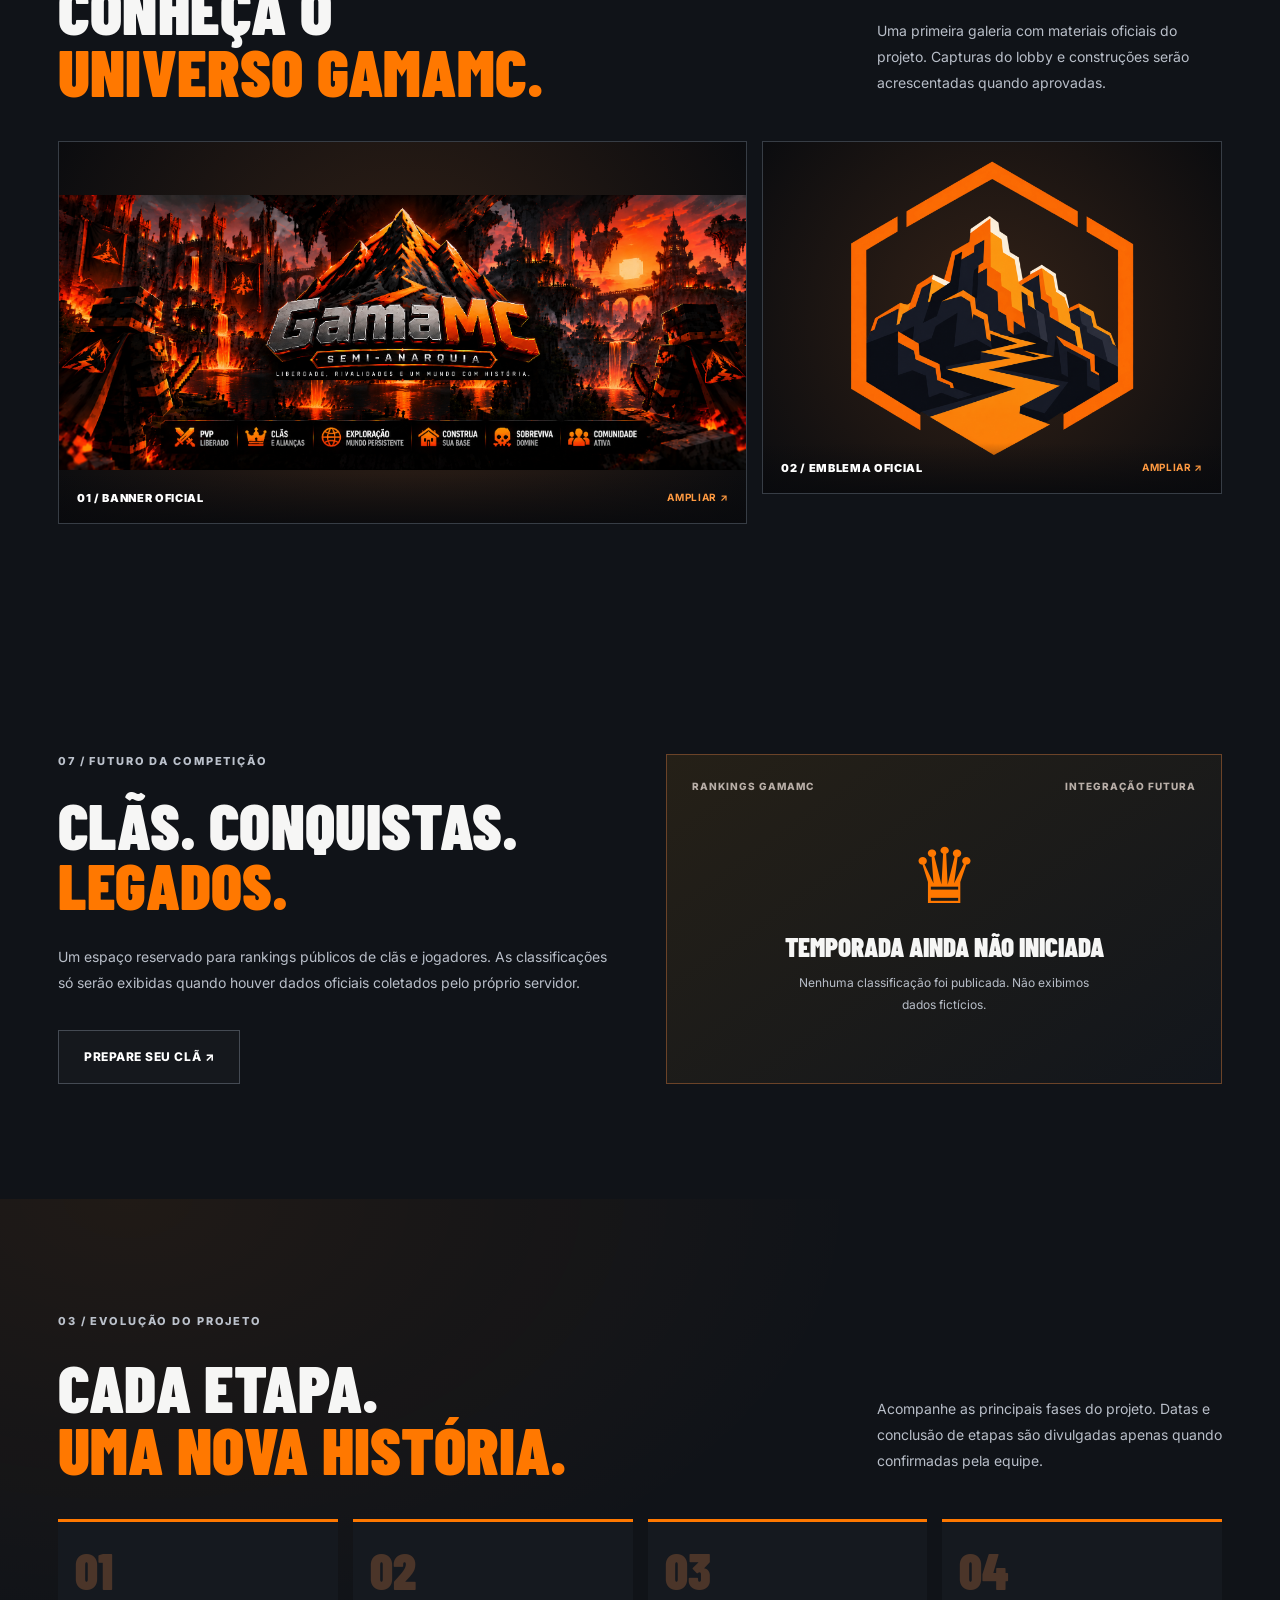
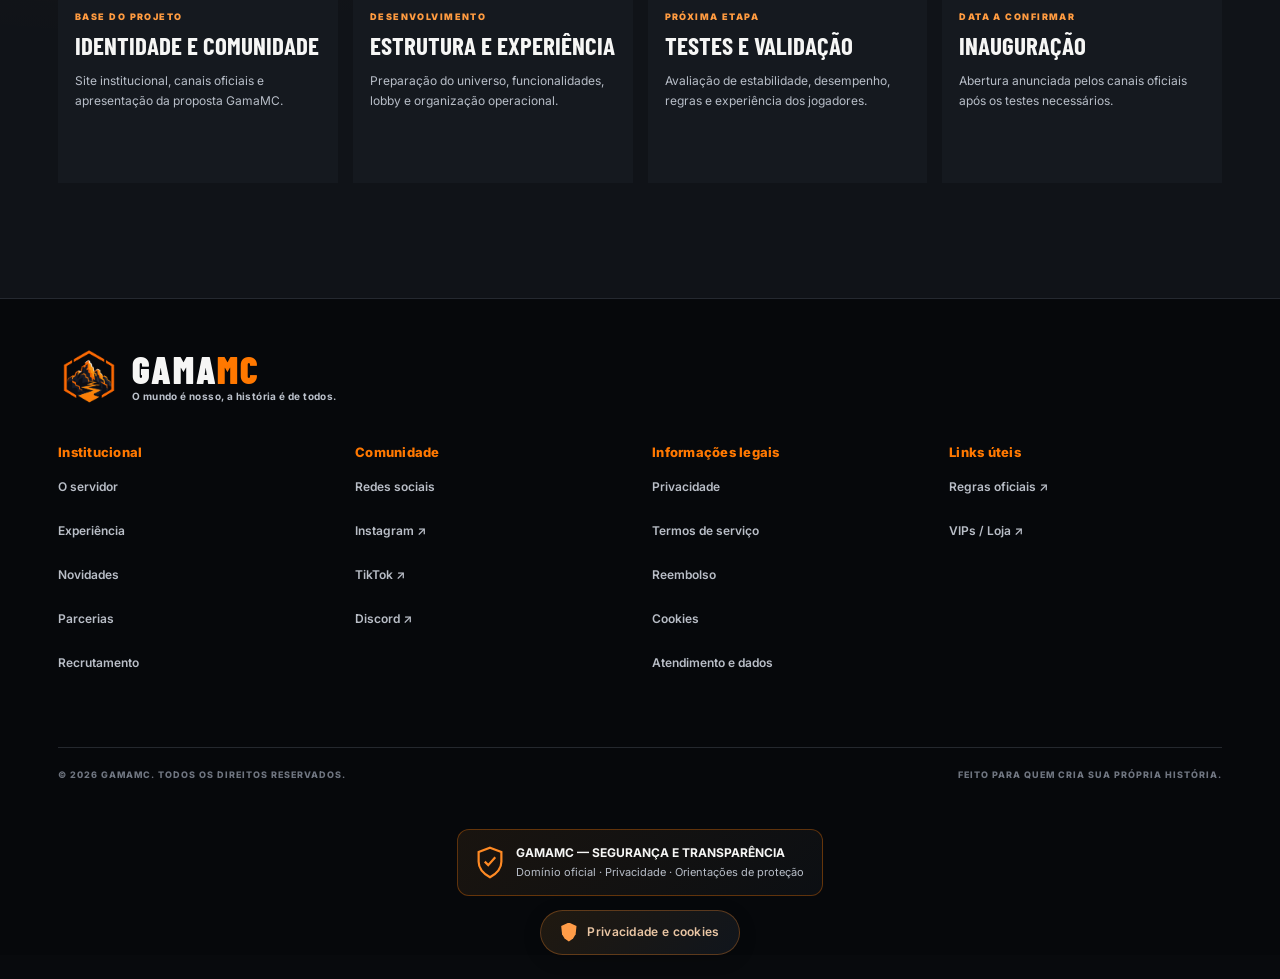
==== commit 4fea527b: "fix: restaurar tipografia e padronizar segurança e rodapé" ====
--- a/index.html
+++ b/index.html
@@ -21,42 +21,42 @@
 <link rel="icon" type="image/png" href="/logo-gamamc.png">
 
 
-<link rel="stylesheet" href="styles.css?v=footer-20261029-2"><link rel="stylesheet" href="portal.css">
+<link rel="stylesheet" href="styles.css?v=visual-20261111-1"><link rel="stylesheet" href="portal.css">
 <link rel="stylesheet" href="legal.css"><link rel="stylesheet" href="visual-effects.css?v=20261104-fix1"><link rel="stylesheet" href="/security-badge.css">
 </head>
 <body>
 <div class="progress" id="progress"></div>
 <header class="topbar" id="topbar"><div class="container navwrap">
 <a href="#inicio" class="brand" aria-label="GamaMC - início"><img src="/logo-gamamc.png" alt="Logo oficial do GamaMC"><span>GAMA<span class="accent">MC</span><small>SEMI-ANARQUIA</small></span></a>
-<nav class="nav" id="nav" aria-label="Navegação principal"><a href="#sobre">O servidor</a><a href="#status-servidor">Status</a><a href="https://gamamc.com/regras" target="_blank" rel="noopener noreferrer">Regras ↗</a><a href="#vips">VIPs</a><a href="#redes">Redes</a><a href="#novidades">Novidades</a><a href="#parcerias">Parcerias</a><a href="#equipe">Equipe</a></nav>
-<a class="btn btn-sm btn-orange desktop-cta" href="https://discord.gg/cwuTtM74SW" target="_blank" rel="noopener">ENTRAR NO DISCORD <span>↗</span></a>
+<nav class="nav" id="nav" aria-label="Navegação principal"><a href="#sobre">O servidor</a><a href="#status-servidor">Status</a><a href="https://gamamc.com/regras" target="_blank" rel="noopener noreferrer">Regras ↗︎</a><a href="#vips">VIPs</a><a href="#redes">Redes</a><a href="#novidades">Novidades</a><a href="#parcerias">Parcerias</a><a href="#equipe">Equipe</a></nav>
+<a class="btn btn-sm btn-orange desktop-cta" href="https://discord.gg/cwuTtM74SW" target="_blank" rel="noopener">ENTRAR NO DISCORD <span>↗︎</span></a>
 <button class="menu-toggle" aria-label="Abrir menu" aria-expanded="false" aria-controls="nav" id="menu-toggle"><span></span><span></span><span></span></button>
 </div></header>
 <main id="conteudo">
 <section class="hero" id="inicio"><div class="hero-glow"></div><div class="hero-grid"></div><div class="hero-particles" aria-hidden="true"></div><div class="container hero-content">
 <div class="eyebrow"><span class="dot"></span> UNIVERSO GAMAMC <span class="eyebrow-line"></span> MINECRAFT SEMI-ANÁRQUICO</div>
-<div class="hero-layout"><div class="hero-copy"><div class="mini-kicker">A SUA HISTÓRIA COMEÇA AQUI</div><h1 aria-label="O mundo é nosso, a história é de todos.">O MUNDO É<br><span class="outlined">NOSSO</span><br><span class="accent">A HISTÓRIA É</span><br><span class="accent">DE TODOS.</span></h1><p>Clãs, alianças, confrontos e sobrevivência. Um universo onde cada escolha deixa sua marca — e os jogadores escrevem o futuro.</p><div class="hero-actions"><a href="https://discord.gg/cwuTtM74SW" class="btn btn-orange" target="_blank" rel="noopener">FAZER PARTE DO GAMA <span>↗</span></a><a href="#sobre" class="btn btn-outline">EXPLORAR O PROJETO <span>↓</span></a></div><div class="hero-foot"><span><b>01</b> LIBERDADE</span><span><b>02</b> RIVALIDADE</span><span><b>03</b> HISTÓRIA</span></div></div>
+<div class="hero-layout"><div class="hero-copy"><div class="mini-kicker">A SUA HISTÓRIA COMEÇA AQUI</div><h1 aria-label="O mundo é nosso, a história é de todos.">O MUNDO É<br><span class="outlined">NOSSO</span><br><span class="accent">A HISTÓRIA É</span><br><span class="accent">DE TODOS.</span></h1><p>Clãs, alianças, confrontos e sobrevivência. Um universo onde cada escolha deixa sua marca — e os jogadores escrevem o futuro.</p><div class="hero-actions"><a href="https://discord.gg/cwuTtM74SW" class="btn btn-orange" target="_blank" rel="noopener">FAZER PARTE DO GAMA <span>↗︎</span></a><a href="#sobre" class="btn btn-outline">EXPLORAR O PROJETO <span>↓</span></a></div><div class="hero-foot"><span><b>01</b> LIBERDADE</span><span><b>02</b> RIVALIDADE</span><span><b>03</b> HISTÓRIA</span></div></div>
 <div class="hero-emblem" data-parallax><div class="orbit orbit-one"></div><div class="orbit orbit-two"></div><div class="emblem-ring"><img src="/logo-gamamc.png" alt="Emblema oficial do GamaMC" width="440" height="440" fetchpriority="high"></div><div class="badge-float b1">⚔ PVP & CLÃS</div><div class="badge-float b2">◆ LIBERDADE COM RESPONSABILIDADE</div></div></div></div><div class="hero-bottom"><div class="container">O MUNDO É NOSSO, A HISTÓRIA É DE TODOS <span>↓ DESLIZE PARA DESCOBRIR</span></div></div></section><div class="ticker" aria-hidden="true"><div class="ticker-track"><span class="ticker-set">GAMAMC <i>✦</i> SEMI-ANARQUIA <i>✦</i> PVP <i>✦</i> CLÃS <i>✦</i> ALIANÇAS <i>✦</i> SOBREVIVÊNCIA <i>✦</i> <i>✦</i></span><span class="ticker-set">GAMAMC <i>✦</i> SEMI-ANARQUIA <i>✦</i> PVP <i>✦</i> CLÃS <i>✦</i> ALIANÇAS <i>✦</i> SOBREVIVÊNCIA <i>✦</i> <i>✦</i></span></div></div>
 
 
 
-<section class="section about" id="sobre"><div class="container two-col"><div><div class="section-tag">01 / CONHEÇA O PROJETO</div><h2>MAIS QUE UM<br>SERVIDOR.<br><span class="accent">UM LEGADO.</span></h2><p class="lead">No GamaMC, cada jogador tem liberdade para criar seu próprio caminho.</p><p>Erga uma fortaleza. Forme um clã. Conquiste aliados. Defenda seu território. Cada rivalidade, conquista e história fazem parte de um mundo construído pela própria comunidade.</p><a href="#experiencia" class="text-link">CONHEÇA A EXPERIÊNCIA <span>↗</span></a></div><div class="about-visual"><div class="corner c1"></div><div class="corner c2"></div><div class="about-symbol">G<span>+</span></div><div class="visual-text">SEU MUNDO.<br><strong>SUAS ESCOLHAS.</strong></div><span class="vertical-type">GAMAMC / MINECRAFT COMMUNITY</span></div></div></section>
+<section class="section about" id="sobre"><div class="container two-col"><div><div class="section-tag">01 / CONHEÇA O PROJETO</div><h2>MAIS QUE UM<br>SERVIDOR.<br><span class="accent">UM LEGADO.</span></h2><p class="lead">No GamaMC, cada jogador tem liberdade para criar seu próprio caminho.</p><p>Erga uma fortaleza. Forme um clã. Conquiste aliados. Defenda seu território. Cada rivalidade, conquista e história fazem parte de um mundo construído pela própria comunidade.</p><a href="#experiencia" class="text-link">CONHEÇA A EXPERIÊNCIA <span>↗︎</span></a></div><div class="about-visual"><div class="corner c1"></div><div class="corner c2"></div><div class="about-symbol">G<span>+</span></div><div class="visual-text">SEU MUNDO.<br><strong>SUAS ESCOLHAS.</strong></div><span class="vertical-type">GAMAMC / MINECRAFT COMMUNITY</span></div></div></section>
 <section class="section dark-section" id="experiencia"><div class="container"><div class="section-head"><div><div class="section-tag">02 / SUA EXPERIÊNCIA</div><h2>NÃO É SÓ JOGAR.<br><span class="accent">É DOMINAR.</span></h2></div><p>Crie seu caminho em uma experiência de sobrevivência, estratégia, exploração e competição.</p></div><div class="features" data-interactive-cards><article class="feature feature-main"><div class="feature-number">01 / PVP</div><div class="feature-glyph">⚔</div><div><h3>CONFRONTOS QUE<br>FAZEM HISTÓRIA.</h3><p>Encare rivais, lute por território e construa sua reputação em combates que importam.</p></div></article><article class="feature"><div class="feature-number">02 / CLÃS</div><div class="feature-glyph">♛</div><h3>CLÃS & ALIANÇAS</h3><p>Construa sua equipe, negocie alianças e dispute poder com outros jogadores.</p></article><article class="feature"><div class="feature-number">03 / MUNDO</div><div class="feature-glyph">◇</div><h3>EXPLORAÇÃO</h3><p>Explore, encontre novos lugares e descubra oportunidades pelo mapa.</p></article><article class="feature"><div class="feature-number">04 / ESTRATÉGIA</div><div class="feature-glyph">⌂</div><h3>BASES & FORTALEZAS</h3><p>Proteja seus recursos e construa um lugar que represente seu clã.</p></article><article class="feature"><div class="feature-number">05 / HISTÓRIA</div><div class="feature-glyph">✦</div><h3>VOCÊ FAZ A DIFERENÇA</h3><p>Suas decisões, conquistas e rivalidades ajudam a definir o rumo do servidor.</p></article></div></div></section>
 <section class="section portal-status" id="status-servidor" aria-labelledby="status-heading"><div class="container">
  <div class="portal-kicker">STATUS E INFORMAÇÕES</div>
- <div class="portal-status-grid"><div><h2 id="status-heading">SEU PRÓXIMO<br><span class="accent">MUNDO COMEÇA AQUI.</span></h2><p>O GamaMC está em preparação. Acompanhe os canais oficiais para saber quando o acesso ao servidor será anunciado.</p><div class="portal-actions"><a class="btn btn-orange" href="https://discord.gg/cwuTtM74SW" target="_blank" rel="noopener noreferrer">ACOMPANHAR LANÇAMENTO ↗</a><a class="btn btn-outline" href="#roadmap">VER EVOLUÇÃO ↓</a></div></div>
+ <div class="portal-status-grid"><div><h2 id="status-heading">SEU PRÓXIMO<br><span class="accent">MUNDO COMEÇA AQUI.</span></h2><p>O GamaMC está em preparação. Acompanhe os canais oficiais para saber quando o acesso ao servidor será anunciado.</p><div class="portal-actions"><a class="btn btn-orange" href="https://discord.gg/cwuTtM74SW" target="_blank" rel="noopener noreferrer">ACOMPANHAR LANÇAMENTO ↗︎</a><a class="btn btn-outline" href="#roadmap">VER EVOLUÇÃO ↓</a></div></div>
  <div class="portal-status-panel"><span class="portal-status-line"><span class="portal-status-dot"></span> PAINEL PÚBLICO DO SERVIDOR</span><strong class="portal-status-value" id="public-status">PRÉ-LANÇAMENTO</strong><div class="portal-stat-grid"><div><small>VERSÃO INFORMADA</small><strong id="public-version">26.3</strong></div><div><small>IP DE ACESSO</small><strong id="public-ip">A divulgar</strong></div><div><small>JOGADORES ONLINE</small><strong id="public-players">Disponível após integração</strong></div><div><small>ATUALIZAÇÕES</small><strong>Discord oficial</strong></div></div><p class="portal-status-note">Dados ao vivo serão exibidos somente após a integração segura com o servidor Minecraft.</p></div></div>
 </div></section>
-<section class="section" id="como-entrar"><div class="container"><div class="section-tag">03 / COMECE SUA JORNADA</div><h2>PRONTO PARA <span class="accent">ENTRAR?</span></h2><div class="steps"><article><b>01</b><div><h3>ENTRE NO DISCORD</h3><p>Faça parte da comunidade oficial e conecte-se aos outros jogadores.</p></div></article><article><b>02</b><div><h3>ACOMPANHE AS NOVIDADES</h3><p>Fique por dentro dos anúncios, atualizações e informações de acesso.</p></div></article><article><b>03</b><div><h3>PREPARE SEU CLÃ</h3><p>Reúna seus aliados e esteja pronto para construir sua história.</p></div></article></div><div class="join-card"><div><small>COMUNIDADE OFICIAL</small><h3>SEU PRÓXIMO CAPÍTULO<br>COMEÇA NO DISCORD.</h3><p>Participe da comunidade e acompanhe a evolução do projeto.</p></div><a href="https://discord.gg/cwuTtM74SW" target="_blank" rel="noopener" class="btn btn-orange">ACESSAR DISCORD ↗</a></div></div></section>
-<section class="statement"><div class="container"><span>O FUTURO NÃO ESTÁ ESCRITO.</span><h2>VOCÊ <em>ESCREVE.</em></h2><a href="https://discord.gg/cwuTtM74SW" target="_blank" rel="noopener" class="btn btn-orange">ENTRAR PARA A COMUNIDADE ↗</a></div></section>
-<section class="section portal-rules" id="regras" aria-labelledby="rules-heading"><div class="container portal-rules-layout"><div><div class="section-tag">09 / CONVIVÊNCIA E JOGO</div><h2 id="rules-heading">LIBERDADE COM<br><span class="accent">RESPONSABILIDADE.</span></h2><p>A proposta semi-anárquica valoriza PvP, rivalidade e liberdade de jogo. Isso não significa tolerar discriminação, assédio ou ataques pessoais.</p></div><div class="portal-rules-panel"><h3>ANTES DE JOGAR</h3><p>Conheça as 13 seções do regulamento oficial do GamaMC: PvP, clãs, guerras, segurança, punições e regras de convivência. Use a pesquisa para encontrar rapidamente o que precisa antes de jogar.</p><a href="https://gamamc.com/regras" target="_blank" rel="noopener noreferrer" class="portal-news-more" aria-label="Abrir a central oficial de regras do GamaMC">LER AS REGRAS OFICIAIS ↗</a></div></div></section>
+<section class="section" id="como-entrar"><div class="container"><div class="section-tag">03 / COMECE SUA JORNADA</div><h2>PRONTO PARA <span class="accent">ENTRAR?</span></h2><div class="steps"><article><b>01</b><div><h3>ENTRE NO DISCORD</h3><p>Faça parte da comunidade oficial e conecte-se aos outros jogadores.</p></div></article><article><b>02</b><div><h3>ACOMPANHE AS NOVIDADES</h3><p>Fique por dentro dos anúncios, atualizações e informações de acesso.</p></div></article><article><b>03</b><div><h3>PREPARE SEU CLÃ</h3><p>Reúna seus aliados e esteja pronto para construir sua história.</p></div></article></div><div class="join-card"><div><small>COMUNIDADE OFICIAL</small><h3>SEU PRÓXIMO CAPÍTULO<br>COMEÇA NO DISCORD.</h3><p>Participe da comunidade e acompanhe a evolução do projeto.</p></div><a href="https://discord.gg/cwuTtM74SW" target="_blank" rel="noopener" class="btn btn-orange">ACESSAR DISCORD ↗︎</a></div></div></section>
+<section class="statement"><div class="container"><span>O FUTURO NÃO ESTÁ ESCRITO.</span><h2>VOCÊ <em>ESCREVE.</em></h2><a href="https://discord.gg/cwuTtM74SW" target="_blank" rel="noopener" class="btn btn-orange">ENTRAR PARA A COMUNIDADE ↗︎</a></div></section>
+<section class="section portal-rules" id="regras" aria-labelledby="rules-heading"><div class="container portal-rules-layout"><div><div class="section-tag">09 / CONVIVÊNCIA E JOGO</div><h2 id="rules-heading">LIBERDADE COM<br><span class="accent">RESPONSABILIDADE.</span></h2><p>A proposta semi-anárquica valoriza PvP, rivalidade e liberdade de jogo. Isso não significa tolerar discriminação, assédio ou ataques pessoais.</p></div><div class="portal-rules-panel"><h3>ANTES DE JOGAR</h3><p>Conheça as 13 seções do regulamento oficial do GamaMC: PvP, clãs, guerras, segurança, punições e regras de convivência. Use a pesquisa para encontrar rapidamente o que precisa antes de jogar.</p><a href="https://gamamc.com/regras" target="_blank" rel="noopener noreferrer" class="portal-news-more" aria-label="Abrir a central oficial de regras do GamaMC">LER AS REGRAS OFICIAIS ↗︎</a></div></div></section>
 <section class="section portal-vips" id="vips" aria-labelledby="vips-heading"><div class="container">
  <div class="portal-heading"><div><div class="section-tag">04 / APOIE O GAMAMC</div><h2 id="vips-heading">ESCOLHA SEU<br><span class="accent">ESTILO NO GAMA.</span></h2></div><p>Planos com benefícios visuais e cosméticos. Confira condições e disponibilidade antes de concluir qualquer compra na loja oficial.</p></div>
  <div class="portal-vip-grid">
- <article class="portal-vip-card"><span class="portal-vip-material">FERRO / APOIADOR</span><h3>APOIADOR</h3><p class="portal-price">R$ 9,99 <small>/ mês</small></p><p>Chapéu e botas cosméticos para apoiar o projeto.</p><a href="https://gamamc.com/loja" target="_blank" rel="noopener noreferrer" class="portal-vip-action">VER NA LOJA <span>↗</span></a></article>
- <article class="portal-vip-card"><span class="portal-vip-material">OURO / GAMA+</span><h3>GAMA+</h3><p class="portal-price">R$ 19,99 <small>/ mês</small></p><p>Chapéu, botas, duas partículas e um item orbitando cosmético.</p><a href="https://gamamc.com/loja" target="_blank" rel="noopener noreferrer" class="portal-vip-action">VER NA LOJA <span>↗</span></a></article>
- <article class="portal-vip-card"><span class="portal-vip-material">DIAMANTE / GAMA MAX</span><h3>GAMA MAX</h3><p class="portal-price">R$ 29,99 <small>/ mês</small></p><p>Chapéu, botas, três partículas e efeito visual de entrada.</p><a href="https://gamamc.com/loja" target="_blank" rel="noopener noreferrer" class="portal-vip-action">VER NA LOJA <span>↗</span></a></article>
- <article class="portal-vip-card portal-vip-featured"><span class="portal-vip-material">NETHERITE / PREMIUM</span><h3>GAMA MAX PLUS</h3><p class="portal-price">R$ 49,99 <small>/ mês</small></p><p>Chapéu, botas, cinco partículas e efeito visual de entrada ampliado.</p><p class="portal-lifetime">Opção permanente: R$ 79,99</p><a href="https://gamamc.com/loja" target="_blank" rel="noopener noreferrer" class="portal-vip-action">CONHECER O PLANO <span>↗</span></a></article>
+ <article class="portal-vip-card"><span class="portal-vip-material">FERRO / APOIADOR</span><h3>APOIADOR</h3><p class="portal-price">R$ 9,99 <small>/ mês</small></p><p>Chapéu e botas cosméticos para apoiar o projeto.</p><a href="https://gamamc.com/loja" target="_blank" rel="noopener noreferrer" class="portal-vip-action">VER NA LOJA <span>↗︎</span></a></article>
+ <article class="portal-vip-card"><span class="portal-vip-material">OURO / GAMA+</span><h3>GAMA+</h3><p class="portal-price">R$ 19,99 <small>/ mês</small></p><p>Chapéu, botas, duas partículas e um item orbitando cosmético.</p><a href="https://gamamc.com/loja" target="_blank" rel="noopener noreferrer" class="portal-vip-action">VER NA LOJA <span>↗︎</span></a></article>
+ <article class="portal-vip-card"><span class="portal-vip-material">DIAMANTE / GAMA MAX</span><h3>GAMA MAX</h3><p class="portal-price">R$ 29,99 <small>/ mês</small></p><p>Chapéu, botas, três partículas e efeito visual de entrada.</p><a href="https://gamamc.com/loja" target="_blank" rel="noopener noreferrer" class="portal-vip-action">VER NA LOJA <span>↗︎</span></a></article>
+ <article class="portal-vip-card portal-vip-featured"><span class="portal-vip-material">NETHERITE / PREMIUM</span><h3>GAMA MAX PLUS</h3><p class="portal-price">R$ 49,99 <small>/ mês</small></p><p>Chapéu, botas, cinco partículas e efeito visual de entrada ampliado.</p><p class="portal-lifetime">Opção permanente: R$ 79,99</p><a href="https://gamamc.com/loja" target="_blank" rel="noopener noreferrer" class="portal-vip-action">CONHECER O PLANO <span>↗︎</span></a></article>
  </div><p class="portal-disclaimer">Os benefícios apresentados são cosméticos e não oferecem vantagem competitiva. Preços e condições finais devem ser conferidos na loja antes da compra.</p>
  </div></section>
 <section class="section social-section" id="redes" aria-labelledby="social-heading">
@@ -65,17 +65,17 @@
     <div class="social-intro"><div><h2 id="social-heading">A HISTÓRIA CONTINUA<br><span class="accent">FORA DO JOGO.</span></h2></div><p>O universo GamaMC vai além do servidor. Acompanhe os bastidores, descubra novidades e faça parte da comunidade nas nossas redes oficiais.</p></div>
     <div class="social-grid">
       <a class="social-card social-instagram" href="https://www.instagram.com/gamamcbr/" target="_blank" rel="noopener noreferrer" aria-label="Visitar Instagram oficial do GamaMC, @gamamcbr, em nova aba">
-        <span class="social-card-top"><span class="social-icon"><svg viewBox="0 0 24 24" aria-hidden="true" focusable="false" fill="none" stroke="currentColor" stroke-width="1.8" stroke-linecap="round" stroke-linejoin="round"><rect x="2.7" y="2.7" width="18.6" height="18.6" rx="5.2"/><circle cx="12" cy="12" r="4.15"/><circle cx="17.7" cy="6.4" r="1" fill="currentColor" stroke="none"/></svg></span><span class="social-external" aria-hidden="true">↗</span></span>
+        <span class="social-card-top"><span class="social-icon"><svg viewBox="0 0 24 24" aria-hidden="true" focusable="false" fill="none" stroke="currentColor" stroke-width="1.8" stroke-linecap="round" stroke-linejoin="round"><rect x="2.7" y="2.7" width="18.6" height="18.6" rx="5.2"/><circle cx="12" cy="12" r="4.15"/><circle cx="17.7" cy="6.4" r="1" fill="currentColor" stroke="none"/></svg></span><span class="social-external" aria-hidden="true">↗︎</span></span>
         <span class="social-card-main"><span class="social-overline">01 / BASTIDORES E ANÚNCIOS</span><strong>INSTAGRAM</strong><span class="social-handle">@gamamcbr</span></span>
         <span class="social-card-bottom"><span>ACOMPANHAR O GAMAMC</span><span class="social-arrow" aria-hidden="true">→</span></span>
       </a>
       <a class="social-card social-discord" href="https://discord.gg/cwuTtM74SW" target="_blank" rel="noopener noreferrer" aria-label="Entrar na comunidade oficial do GamaMC pelo Discord, em nova aba">
-        <span class="social-card-top"><span class="social-icon"><svg viewBox="0 0 24 24" aria-hidden="true" focusable="false" fill="currentColor"><path d="M19.65 5.4a18 18 0 0 0-4.4-1.4l-.55 1.12a16.7 16.7 0 0 0-5.4 0L8.74 4a18 18 0 0 0-4.4 1.4C1.56 9.56.8 13.63 1.18 17.65a17.8 17.8 0 0 0 5.4 2.73l1.16-1.86a11 11 0 0 1-1.8-.86l.43-.33a12.85 12.85 0 0 0 11.27 0l.43.33c-.57.34-1.18.63-1.8.86l1.16 1.86a17.8 17.8 0 0 0 5.4-2.73c.44-4.65-.75-8.68-3.18-12.25ZM8.72 15.13c-1.05 0-1.91-.94-1.91-2.1 0-1.15.84-2.1 1.91-2.1s1.93.95 1.91 2.1c0 1.16-.85 2.1-1.91 2.1Zm6.56 0c-1.06 0-1.92-.94-1.92-2.1 0-1.15.85-2.1 1.92-2.1s1.92.95 1.91 2.1c0 1.16-.85 2.1-1.91 2.1Z"/></svg></span><span class="social-external" aria-hidden="true">↗</span></span>
+        <span class="social-card-top"><span class="social-icon"><svg viewBox="0 0 24 24" aria-hidden="true" focusable="false" fill="currentColor"><path d="M19.65 5.4a18 18 0 0 0-4.4-1.4l-.55 1.12a16.7 16.7 0 0 0-5.4 0L8.74 4a18 18 0 0 0-4.4 1.4C1.56 9.56.8 13.63 1.18 17.65a17.8 17.8 0 0 0 5.4 2.73l1.16-1.86a11 11 0 0 1-1.8-.86l.43-.33a12.85 12.85 0 0 0 11.27 0l.43.33c-.57.34-1.18.63-1.8.86l1.16 1.86a17.8 17.8 0 0 0 5.4-2.73c.44-4.65-.75-8.68-3.18-12.25ZM8.72 15.13c-1.05 0-1.91-.94-1.91-2.1 0-1.15.84-2.1 1.91-2.1s1.93.95 1.91 2.1c0 1.16-.85 2.1-1.91 2.1Zm6.56 0c-1.06 0-1.92-.94-1.92-2.1 0-1.15.85-2.1 1.92-2.1s1.92.95 1.91 2.1c0 1.16-.85 2.1-1.91 2.1Z"/></svg></span><span class="social-external" aria-hidden="true">↗︎</span></span>
         <span class="social-card-main"><span class="social-overline">02 / SUA COMUNIDADE</span><strong>DISCORD</strong><span class="social-handle">Servidor oficial do GamaMC</span></span>
         <span class="social-card-bottom"><span>ENTRAR NA COMUNIDADE</span><span class="social-arrow" aria-hidden="true">→</span></span>
       </a>
       <a class="social-card social-tiktok" href="https://www.tiktok.com/@gamamc6" target="_blank" rel="noopener noreferrer" aria-label="Visitar TikTok oficial do GamaMC, @gamamc6, em nova aba">
-        <span class="social-card-top"><span class="social-icon"><svg viewBox="0 0 24 24" aria-hidden="true" focusable="false" fill="currentColor"><path d="M16.5 2h-3.2v13.1a3.05 3.05 0 1 1-2.7-3.03V8.84a6.25 6.25 0 1 0 5.9 6.26V8.35a9.3 9.3 0 0 0 5.4 1.73V6.87A6.1 6.1 0 0 1 16.5 2Z"/></svg></span><span class="social-external" aria-hidden="true">↗</span></span>
+        <span class="social-card-top"><span class="social-icon"><svg viewBox="0 0 24 24" aria-hidden="true" focusable="false" fill="currentColor"><path d="M16.5 2h-3.2v13.1a3.05 3.05 0 1 1-2.7-3.03V8.84a6.25 6.25 0 1 0 5.9 6.26V8.35a9.3 9.3 0 0 0 5.4 1.73V6.87A6.1 6.1 0 0 1 16.5 2Z"/></svg></span><span class="social-external" aria-hidden="true">↗︎</span></span>
         <span class="social-card-main"><span class="social-overline">03 / CLIPES E MOMENTOS</span><strong>TIKTOK</strong><span class="social-handle">@gamamc6</span></span>
         <span class="social-card-bottom"><span>ASSISTIR AOS CONTEÚDOS</span><span class="social-arrow" aria-hidden="true">→</span></span>
       </a>
@@ -85,15 +85,15 @@
 </section>
 <section class="section portal-news" id="novidades" aria-labelledby="news-heading"><div class="container"><div class="portal-heading"><div><div class="section-tag">06 / COMUNICADOS OFICIAIS</div><h2 id="news-heading">NOVIDADES<br><span class="accent">DO GAMAMC.</span></h2></div></div>
  <div class="portal-news-grid" id="portal-news-list"><article class="portal-news-card"><small>27 OUT 2026 / PLATAFORMA</small><h3>NOVA EXPERIÊNCIA DIGITAL</h3><p>O site recebe melhorias visuais, acessibilidade e uma área dedicada à comunidade.</p></article></div>
- <a class="portal-news-more" href="https://discord.gg/cwuTtM74SW" target="_blank" rel="noopener noreferrer">ACOMPANHAR OS COMUNICADOS NO DISCORD ↗</a></div></section>
-<section class="section partnerships" id="parcerias"><div class="container partner-layout"><div><div class="section-tag">10 / RELAÇÕES COMERCIAIS</div><h2>CONSTRUA ALGO<br><span class="accent">COM A GENTE.</span></h2><p>O GamaMC está aberto a conversar com marcas, patrocinadores, parceiros comerciais e criadores de conteúdo que desejam fazer parte do projeto.</p><a class="btn btn-outline" id="proposal-trigger" href="https://mail.google.com/mail/?view=cm&fs=1&to=contato%40gamamc.com&su=Proposta%20comercial%20-%20GamaMC" target="_blank" rel="noopener noreferrer" aria-haspopup="dialog" aria-controls="proposal-dialog">ENVIAR PROPOSTA ↗</a></div><div class="partner-panel"><div class="partner-label">CONTATO PROFISSIONAL / 2026</div><div class="partner-mark">G<span>MC</span></div><div class="partner-contact">PARCERIAS • PATROCÍNIOS • CRIADORES</div><a href="https://mail.google.com/mail/?view=cm&fs=1&to=contato%40gamamc.com&su=Proposta%20comercial%20-%20GamaMC" target="_blank" rel="noopener noreferrer" aria-label="Enviar e-mail para contato@gamamc.com pelo Gmail">contato@gamamc.com ↗</a></div></div></section>
+ <a class="portal-news-more" href="https://discord.gg/cwuTtM74SW" target="_blank" rel="noopener noreferrer">ACOMPANHAR OS COMUNICADOS NO DISCORD ↗︎</a></div></section>
+<section class="section partnerships" id="parcerias"><div class="container partner-layout"><div><div class="section-tag">10 / RELAÇÕES COMERCIAIS</div><h2>CONSTRUA ALGO<br><span class="accent">COM A GENTE.</span></h2><p>O GamaMC está aberto a conversar com marcas, patrocinadores, parceiros comerciais e criadores de conteúdo que desejam fazer parte do projeto.</p><a class="btn btn-outline" id="proposal-trigger" href="https://mail.google.com/mail/?view=cm&fs=1&to=contato%40gamamc.com&su=Proposta%20comercial%20-%20GamaMC" target="_blank" rel="noopener noreferrer" aria-haspopup="dialog" aria-controls="proposal-dialog">ENVIAR PROPOSTA ↗︎</a></div><div class="partner-panel"><div class="partner-label">CONTATO PROFISSIONAL / 2026</div><div class="partner-mark"><img src="/logo-gamamc.png" width="80" height="80" alt="Logo oficial do GamaMC"><span>GAMA<strong>MC</strong><small>SEMI-ANARQUIA</small></span></div><div class="partner-contact">PARCERIAS • PATROCÍNIOS • CRIADORES</div><a href="https://mail.google.com/mail/?view=cm&fs=1&to=contato%40gamamc.com&su=Proposta%20comercial%20-%20GamaMC" target="_blank" rel="noopener noreferrer" aria-label="Enviar e-mail para contato@gamamc.com pelo Gmail">contato@gamamc.com ↗︎</a></div></div></section>
 <section class="section faq" id="perguntas"><div class="container faq-layout"><div><div class="section-tag">12 / DÚVIDAS</div><h2>PERGUNTAS<br><span class="accent">FREQUENTES.</span></h2><p>Tudo o que você precisa saber para começar.</p></div><div class="faq-items"><details><summary>O que é o GamaMC?<span>+</span></summary><p>Um projeto de servidor Minecraft semi-anárquico com foco em sobrevivência, liberdade, PvP, clãs, alianças e comunidade.</p></details><details><summary>O PvP é permitido?<span>+</span></summary><p>O PvP faz parte da proposta do servidor. Regras específicas e procedimentos para guerras entre clãs são divulgados nos canais oficiais.</p></details><details><summary>O servidor já está aberto?<span>+</span></summary><p>Acompanhe o Discord oficial para consultar o status atualizado e os comunicados de acesso.</p></details><details><summary>Como posso participar?<span>+</span></summary><p>Entre no Discord oficial, acompanhe os avisos e prepare seus aliados para jogar.</p></details><details><summary>Como apresentar uma parceria?<span>+</span></summary><p>Entre em contato pelo e-mail contato@gamamc.com informando sua proposta.</p></details></div></div></section>
-<section class="section portal-careers" id="equipe" aria-labelledby="careers-heading"><div class="container portal-careers-grid"><div><div class="section-tag">08 / PARTICIPE DOS BASTIDORES</div><h2 id="careers-heading">AJUDE A CONSTRUIR<br><span class="accent">O PRÓXIMO CAPÍTULO.</span></h2><p>Conheça as áreas que fazem o projeto acontecer. Consulte as áreas abertas e envie sua candidatura pelo formulário oficial, com acompanhamento por protocolo.</p><div class="portal-departments"><span>MODERAÇÃO</span><span>EDIÇÃO E MARKETING</span><span>COMERCIAL</span><span>FINANCEIRO</span><span>CONSTRUÇÃO</span><span>TECNOLOGIA</span></div></div><div class="portal-careers-panel"><small>CONTATO PARA CANDIDATURAS</small><h3>QUER FAZER PARTE?</h3><p>Preencha o formulário de candidatura, responda às perguntas da sua área e, se desejar, anexe um currículo em PDF. Não envie documentos pessoais ou dados sensíveis. Consulte nossa <a href="/politicas.html#privacidade">Política de Privacidade</a>. O acompanhamento é feito por protocolo e chave privada.</p><a class="btn btn-orange" href="/candidaturas" aria-label="Abrir formulário oficial de candidatura à equipe GamaMC">ENVIAR INTERESSE ↗</a><p class="portal-careers-note">Guarde o protocolo e a chave de acompanhamento gerados após o envio.</p><a class="portal-careers-track" href="/acompanharcandidatura">JÁ SE INSCREVEU? ACOMPANHE SUA CANDIDATURA ↗</a></div></div></section>
+<section class="section portal-careers" id="equipe" aria-labelledby="careers-heading"><div class="container portal-careers-grid"><div><div class="section-tag">08 / PARTICIPE DOS BASTIDORES</div><h2 id="careers-heading">AJUDE A CONSTRUIR<br><span class="accent">O PRÓXIMO CAPÍTULO.</span></h2><p>Conheça as áreas que fazem o projeto acontecer. Consulte as áreas abertas e envie sua candidatura pelo formulário oficial, com acompanhamento por protocolo.</p><div class="portal-departments"><span>MODERAÇÃO</span><span>EDIÇÃO E MARKETING</span><span>COMERCIAL</span><span>FINANCEIRO</span><span>CONSTRUÇÃO</span><span>TECNOLOGIA</span></div></div><div class="portal-careers-panel"><small>CONTATO PARA CANDIDATURAS</small><h3>QUER FAZER PARTE?</h3><p>Preencha o formulário de candidatura, responda às perguntas da sua área e, se desejar, anexe um currículo em PDF. Não envie documentos pessoais ou dados sensíveis. Consulte nossa <a href="/politicas.html#privacidade">Política de Privacidade</a>. O acompanhamento é feito por protocolo e chave privada.</p><a class="btn btn-orange" href="/candidaturas" aria-label="Abrir formulário oficial de candidatura à equipe GamaMC">ENVIAR INTERESSE ↗︎</a><p class="portal-careers-note">Guarde o protocolo e a chave de acompanhamento gerados após o envio.</p><a class="portal-careers-track" href="/acompanharcandidatura">JÁ SE INSCREVEU? ACOMPANHE SUA CANDIDATURA ↗︎</a></div></div></section>
 <section class="section portal-gallery" id="galeria" aria-labelledby="gallery-heading"><div class="container"><div class="portal-heading"><div><div class="section-tag">05 / IDENTIDADE VISUAL</div><h2 id="gallery-heading">CONHEÇA O<br><span class="accent">UNIVERSO GAMAMC.</span></h2></div><p>Uma primeira galeria com materiais oficiais do projeto. Capturas do lobby e construções serão acrescentadas quando aprovadas.</p></div>
- <div class="portal-gallery-grid"><button class="portal-gallery-card portal-gallery-wide" type="button" data-gallery-src="/banner-gamamc.png" data-gallery-alt="Banner oficial do universo GamaMC"><img src="/banner-gamamc.png" alt="Banner oficial do universo GamaMC" loading="lazy"><span>01 / BANNER OFICIAL <b>AMPLIAR ↗</b></span></button><button class="portal-gallery-card" type="button" data-gallery-src="/logo-gamamc.png" data-gallery-alt="Emblema principal oficial do GamaMC"><img src="/logo-gamamc.png" alt="Emblema principal oficial do GamaMC" loading="lazy"><span>02 / EMBLEMA OFICIAL <b>AMPLIAR ↗</b></span></button></div>
+ <div class="portal-gallery-grid"><button class="portal-gallery-card portal-gallery-wide" type="button" data-gallery-src="/banner-gamamc.png" data-gallery-alt="Banner oficial do universo GamaMC"><img src="/banner-gamamc.png" alt="Banner oficial do universo GamaMC" loading="lazy"><span>01 / BANNER OFICIAL <b>AMPLIAR ↗︎</b></span></button><button class="portal-gallery-card" type="button" data-gallery-src="/logo-gamamc.png" data-gallery-alt="Emblema principal oficial do GamaMC"><img src="/logo-gamamc.png" alt="Emblema principal oficial do GamaMC" loading="lazy"><span>02 / EMBLEMA OFICIAL <b>AMPLIAR ↗︎</b></span></button></div>
  </div></section>
 <dialog class="portal-lightbox" id="portal-lightbox" aria-label="Imagem ampliada da galeria"><button type="button" id="portal-lightbox-close" aria-label="Fechar imagem">×</button><img id="portal-lightbox-img" alt=""></dialog>
-<section class="section portal-rankings" id="rankings" aria-labelledby="rankings-heading"><div class="container portal-rankings-layout"><div><div class="section-tag">07 / FUTURO DA COMPETIÇÃO</div><h2 id="rankings-heading">CLÃS. CONQUISTAS.<br><span class="accent">LEGADOS.</span></h2><p>Um espaço reservado para rankings públicos de clãs e jogadores. As classificações só serão exibidas quando houver dados oficiais coletados pelo próprio servidor.</p><a href="https://discord.gg/cwuTtM74SW" target="_blank" rel="noopener noreferrer" class="btn btn-outline">PREPARE SEU CLÃ ↗</a></div><div class="portal-rankings-panel"><div class="portal-rankings-head"><span>RANKINGS GAMAMC</span><span>INTEGRAÇÃO FUTURA</span></div><div class="portal-ranking-placeholder"><span aria-hidden="true">♛</span><strong>TEMPORADA AINDA NÃO INICIADA</strong><p>Nenhuma classificação foi publicada. Não exibimos dados fictícios.</p></div></div></div></section>
+<section class="section portal-rankings" id="rankings" aria-labelledby="rankings-heading"><div class="container portal-rankings-layout"><div><div class="section-tag">07 / FUTURO DA COMPETIÇÃO</div><h2 id="rankings-heading">CLÃS. CONQUISTAS.<br><span class="accent">LEGADOS.</span></h2><p>Um espaço reservado para rankings públicos de clãs e jogadores. As classificações só serão exibidas quando houver dados oficiais coletados pelo próprio servidor.</p><a href="https://discord.gg/cwuTtM74SW" target="_blank" rel="noopener noreferrer" class="btn btn-outline">PREPARE SEU CLÃ ↗︎</a></div><div class="portal-rankings-panel"><div class="portal-rankings-head"><span>RANKINGS GAMAMC</span><span>INTEGRAÇÃO FUTURA</span></div><div class="portal-ranking-placeholder"><span aria-hidden="true">♛</span><strong>TEMPORADA AINDA NÃO INICIADA</strong><p>Nenhuma classificação foi publicada. Não exibimos dados fictícios.</p></div></div></div></section>
 <section class="section portal-roadmap" id="roadmap" aria-labelledby="roadmap-heading"><div class="container">
  <div class="portal-heading"><div><div class="section-tag">03 / EVOLUÇÃO DO PROJETO</div><h2 id="roadmap-heading">CADA ETAPA.<br><span class="accent">UMA NOVA HISTÓRIA.</span></h2></div><p>Acompanhe as principais fases do projeto. Datas e conclusão de etapas são divulgadas apenas quando confirmadas pela equipe.</p></div>
  <div class="portal-roadmap-grid"><article class="portal-stage"><span class="portal-stage-number">01</span><span class="portal-stage-state">BASE DO PROJETO</span><h3>IDENTIDADE E COMUNIDADE</h3><p>Site institucional, canais oficiais e apresentação da proposta GamaMC.</p></article><article class="portal-stage"><span class="portal-stage-number">02</span><span class="portal-stage-state">DESENVOLVIMENTO</span><h3>ESTRUTURA E EXPERIÊNCIA</h3><p>Preparação do universo, funcionalidades, lobby e organização operacional.</p></article><article class="portal-stage"><span class="portal-stage-number">03</span><span class="portal-stage-state">PRÓXIMA ETAPA</span><h3>TESTES E VALIDAÇÃO</h3><p>Avaliação de estabilidade, desempenho, regras e experiência dos jogadores.</p></article><article class="portal-stage"><span class="portal-stage-number">04</span><span class="portal-stage-state">DATA A CONFIRMAR</span><h3>INAUGURAÇÃO</h3><p>Abertura anunciada pelos canais oficiais após os testes necessários.</p></article></div>
@@ -104,12 +104,12 @@
     <form method="dialog" class="proposal-dialog-head"><span class="section-tag">CONTATO COMERCIAL</span><button type="submit" class="proposal-close" aria-label="Fechar janela">×</button></form>
     <h2 id="proposal-title">VAMOS CONVERSAR<span class="accent">?</span></h2>
     <p id="proposal-description">Escolha como enviar sua proposta de parceria, patrocínio ou colaboração para o GamaMC. Informe apenas nome, contato e proposta; não envie documentos ou dados sensíveis. O envio será tratado para responder à sua solicitação. <a href="/politicas.html#privacidade">Consulte a privacidade</a>.</p>
-    <a class="btn btn-orange proposal-action" href="https://mail.google.com/mail/?view=cm&fs=1&to=contato%40gamamc.com&su=Proposta%20comercial%20-%20GamaMC" target="_blank" rel="noopener noreferrer">ESCREVER PELO GMAIL ↗</a>
-    <a class="btn btn-outline proposal-action" href="mailto:contato@gamamc.com?subject=Proposta%20comercial%20-%20GamaMC">ABRIR APLICATIVO DE E-MAIL ↗</a>
+    <a class="btn btn-orange proposal-action" href="https://mail.google.com/mail/?view=cm&fs=1&to=contato%40gamamc.com&su=Proposta%20comercial%20-%20GamaMC" target="_blank" rel="noopener noreferrer">ESCREVER PELO GMAIL ↗︎</a>
+    <a class="btn btn-outline proposal-action" href="mailto:contato@gamamc.com?subject=Proposta%20comercial%20-%20GamaMC">ABRIR APLICATIVO DE E-MAIL ↗︎</a>
     <div class="proposal-email"><span>contato@gamamc.com</span><button type="button" id="copy-proposal-email" aria-label="Copiar endereço de e-mail">COPIAR</button></div>
     <p class="proposal-feedback" id="proposal-feedback" role="status" aria-live="polite"></p>
   </div>
 </dialog>
-<footer class="footer"><div class="container"><div class="footer-main"><div class="brand footer-brand"><img src="/logo-gamamc.png" alt="Logo oficial do GamaMC"><span>GAMA<span class="accent">MC</span><small>O mundo é nosso, a história é de todos.</small></span></div><nav class="footer-links" aria-label="Links do rodapé"><div class="footer-group"><h3>Institucional</h3><a href="#sobre">O servidor</a><a href="#experiencia">Experiência</a><a href="#novidades">Novidades</a><a href="#parcerias">Parcerias</a><a href="#equipe">Recrutamento</a></div><div class="footer-group"><h3>Comunidade</h3><a href="#redes">Redes sociais</a><a href="https://www.instagram.com/gamamcbr/" target="_blank" rel="noopener noreferrer">Instagram ↗</a><a href="https://www.tiktok.com/@gamamc6" target="_blank" rel="noopener noreferrer">TikTok ↗</a><a href="https://discord.gg/cwuTtM74SW" target="_blank" rel="noopener noreferrer">Discord ↗</a></div><div class="footer-group"><h3>Informações legais</h3><a href="/politicas.html#privacidade">Privacidade</a><a href="/politicas.html#termos">Termos de serviço</a><a href="/politicas.html#reembolso">Reembolso</a><a href="/politicas.html#cookies">Cookies</a><a href="/politicas.html#contato">Atendimento e dados</a></div><div class="footer-group"><h3>Links úteis</h3><a href="https://gamamc.com/regras" target="_blank" rel="noopener noreferrer">Regras oficiais ↗</a><a href="https://gamamc.com/loja" target="_blank" rel="noopener noreferrer">VIPs / Loja ↗</a></div></nav></div><div class="footer-bottom"><span>© 2026 GAMAMC. TODOS OS DIREITOS RESERVADOS.</span><span>FEITO PARA QUEM CRIA SUA PRÓPRIA HISTÓRIA.</span></div></div><a class="security-badge" href="/seguranca" aria-label="GamaMC: segurança e transparência"><img src="/security-shield.svg" width="28" height="34" alt=""><span>GAMAMC — SEGURANÇA E TRANSPARÊNCIA<small>Domínio oficial · Privacidade · Orientações de proteção</small></span></a></footer>
+<footer class="footer"><div class="container"><div class="footer-main"><div class="brand footer-brand"><img src="/logo-gamamc.png" alt="Logo oficial do GamaMC"><span>GAMA<span class="accent">MC</span><small>O mundo é nosso, a história é de todos.</small></span></div><nav class="footer-links" aria-label="Links do rodapé"><div class="footer-group"><h3>Institucional</h3><a href="#sobre">O servidor</a><a href="#experiencia">Experiência</a><a href="#novidades">Novidades</a><a href="#parcerias">Parcerias</a><a href="#equipe">Recrutamento</a></div><div class="footer-group"><h3>Comunidade</h3><a href="#redes">Redes sociais</a><a href="https://www.instagram.com/gamamcbr/" target="_blank" rel="noopener noreferrer">Instagram ↗︎</a><a href="https://www.tiktok.com/@gamamc6" target="_blank" rel="noopener noreferrer">TikTok ↗︎</a><a href="https://discord.gg/cwuTtM74SW" target="_blank" rel="noopener noreferrer">Discord ↗︎</a></div><div class="footer-group"><h3>Informações legais</h3><a href="/politicas.html#privacidade">Privacidade</a><a href="/politicas.html#termos">Termos de serviço</a><a href="/politicas.html#reembolso">Reembolso</a><a href="/politicas.html#cookies">Cookies</a><a href="/politicas.html#contato">Atendimento e dados</a></div><div class="footer-group"><h3>Links úteis</h3><a href="https://gamamc.com/regras" target="_blank" rel="noopener noreferrer">Regras oficiais ↗︎</a><a href="https://gamamc.com/loja" target="_blank" rel="noopener noreferrer">VIPs / Loja ↗︎</a></div></nav></div><div class="footer-bottom"><span>© 2026 GAMAMC. TODOS OS DIREITOS RESERVADOS.</span><span>FEITO PARA QUEM CRIA SUA PRÓPRIA HISTÓRIA.</span></div></div><a class="security-badge" href="/seguranca" aria-label="GamaMC: segurança e transparência"><img src="/security-shield.svg" width="28" height="34" alt=""><span>GAMAMC — SEGURANÇA E TRANSPARÊNCIA<small>Domínio oficial · Privacidade · Orientações de proteção</small></span></a></footer>
 <script src="script.js?v=20261104-fix1"></script><script src="portal.js" defer></script>
 <script src="privacy.js" defer></script><script src="visual-effects.js?v=20261104-fix1" defer></script></body></html>
--- a/styles.css
+++ b/styles.css
@@ -1,4 +1,4 @@
-@import url("https://fonts.googleapis.com/css2?family=Barlow+Condensed:wght@400;500;600;700;800;900&family=Inter:wght@400;500;600;700;800;900&display=swap");
+@import url('/fonts/site-fonts.css');
 :root{--bg:#080a0d;--panel:#101318;--panel2:#15191f;--line:#282d34;--orange:#ff7800;--orange2:#ffa13c;--text:#f6f6f5;--muted:#9da2ac}*{box-sizing:border-box}html{scroll-behavior:smooth;scroll-padding-top:85px}body{margin:0;background:var(--bg);color:var(--text);font-family:Inter,Arial,sans-serif;-webkit-font-smoothing:antialiased}a{color:inherit;text-decoration:none}button{font:inherit}::selection{background:var(--orange);color:#080a0d}.container{max-width:1220px;padding:0 28px;margin:auto}.accent{color:var(--orange)}.progress{position:fixed;z-index:110;top:0;left:0;height:2px;background:var(--orange);width:0;box-shadow:0 0 10px var(--orange)}.topbar{position:fixed;z-index:100;top:0;width:100%;background:rgba(8,10,13,.75);backdrop-filter:blur(18px);border-bottom:1px solid rgba(255,255,255,.075);transition:background .25s}.topbar.scrolled{background:rgba(8,10,13,.97)}.navwrap{display:flex;align-items:center;justify-content:space-between;height:82px;gap:30px}.brand{display:flex;align-items:center;gap:12px;white-space:nowrap;font:900 28px/1 'Barlow Condensed',sans-serif;letter-spacing:.05em}.brand img{width:48px;height:48px;object-fit:contain}.brand small{display:block;color:#858b96;font:700 9px/1.7 Inter,sans-serif;letter-spacing:.23em}.nav{display:flex;align-items:center;gap:25px}.nav a{color:#aeb2b9;font-size:12px;font-weight:700;transition:color .2s}.nav a:hover,.footer a:hover{color:var(--orange)}.btn{min-height:54px;padding:0 25px;display:inline-flex;align-items:center;justify-content:center;gap:20px;font-size:12px;font-weight:800;letter-spacing:.045em;transition:transform .2s,background .2s,border-color .2s;white-space:nowrap}.btn:hover{transform:translateY(-3px)}.btn-orange{background:var(--orange);color:#12100d;border:1px solid var(--orange);box-shadow:0 10px 30px #ff780021}.btn-orange:hover{background:#ff972f}.btn-outline{border:1px solid #444a53;background:#ffffff05;color:#fff}.btn-outline:hover{border-color:var(--orange)}.btn-sm{min-height:41px;padding:0 19px;font-size:11px}.menu-toggle{display:none;background:none;border:0;cursor:pointer;padding:12px}.menu-toggle span{display:block;width:24px;height:2px;background:#fff;margin:5px}.hero{position:relative;min-height:780px;padding-top:82px;overflow:hidden;background:radial-gradient(ellipse at 74% 45%,#5f260b56,transparent 40%),linear-gradient(145deg,#0e1015,#080a0d 62%)}.hero-glow{position:absolute;inset:-10% -15% auto auto;width:650px;height:650px;border-radius:50%;background:#ff78000b;filter:blur(80px)}.hero-grid{position:absolute;inset:0;opacity:.19;background-image:linear-gradient(#ffffff0e 1px,transparent 1px),linear-gradient(90deg,#ffffff0e 1px,transparent 1px);background-size:64px 64px;mask-image:linear-gradient(90deg,transparent 5%,#000 80%)}.hero-content{position:relative;padding-top:95px;padding-bottom:115px}.eyebrow{display:flex;align-items:center;gap:13px;color:#a8aab0;letter-spacing:.18em;font-size:10px;font-weight:800}.dot{width:8px;height:8px;border-radius:50%;background:var(--orange);box-shadow:0 0 14px var(--orange)}.eyebrow-line{height:1px;background:#4a4d54;width:34px}.hero-layout{display:grid;grid-template-columns:1fr .9fr;align-items:center;gap:10px}.hero-copy{position:relative;z-index:2}.mini-kicker{font:700 14px 'Barlow Condensed';letter-spacing:.24em;color:var(--orange);margin:43px 0 16px}.hero h1,h2,h3{font-family:'Barlow Condensed',Impact,'Arial Narrow',sans-serif}.hero h1{font-size:clamp(64px,7.1vw,112px);line-height:.88;letter-spacing:.005em;margin:0;font-weight:900;white-space:nowrap}.outlined{color:transparent;-webkit-text-stroke:1.4px #e1e1e3}.hero-copy>p{max-width:525px;font-size:15px;line-height:1.85;color:#b1b5bd;margin:32px 0}.hero-actions{display:flex;gap:12px;flex-wrap:wrap}.hero-foot{display:flex;gap:38px;margin-top:64px;color:#8e939d;font-size:10px;letter-spacing:.13em;font-weight:800}.hero-foot b{color:var(--orange);margin-right:8px}.hero-emblem{position:relative;height:500px;display:grid;place-items:center}.emblem-ring{width:min(90%,440px);aspect-ratio:1;display:grid;place-items:center;border-radius:50%;background:radial-gradient(circle,#ff78001c,transparent 65%);filter:drop-shadow(0 25px 80px #ff780021)}.emblem-ring img{width:92%;animation:float 7s ease-in-out infinite;filter:drop-shadow(0 23px 22px #000a)}.orbit{position:absolute;border:1px solid #ff780024;border-radius:50%;transform:rotate(-19deg)}.orbit-one{width:460px;height:460px}.orbit-two{width:350px;height:350px;border-style:dashed;opacity:.55}.badge-float{position:absolute;font-size:10px;font-weight:800;letter-spacing:.1em;border:1px solid #ff780044;background:#101216de;padding:13px 16px;color:#e9d4c0;box-shadow:0 10px 30px #0007}.b1{right:0;top:22%}.b2{left:0;bottom:20%}.hero-bottom{position:absolute;bottom:0;width:100%;border-top:1px solid #ffffff16}.hero-bottom .container{height:55px;display:flex;align-items:center;justify-content:space-between;color:#9da1a9;font-size:9px;font-weight:800;letter-spacing:.18em}.hero-bottom span{color:#747b87}.ticker{overflow:hidden;background:var(--orange);color:#16110b;height:49px;display:flex;align-items:center}.ticker-track{white-space:nowrap;min-width:max-content;font:900 21px 'Barlow Condensed';letter-spacing:.15em;animation:marquee 38s linear infinite}.ticker i{font-style:normal;padding:0 32px;font-size:15px}.section{padding:115px 0}.section-tag{font-size:11px;font-weight:800;letter-spacing:.17em;color:var(--orange);margin-bottom:27px}.section h2{font-size:clamp(51px,5.2vw,78px);line-height:.94;margin:0 0 29px;letter-spacing:.003em;font-weight:900}.section p{color:var(--muted);line-height:1.85;font-size:14px}.section p.lead{font-size:19px;color:#e2e3e5;font-weight:600;line-height:1.6}.two-col{display:grid;grid-template-columns:1fr .9fr;gap:90px;align-items:center}.two-col>div:first-child>p{max-width:520px}.text-link{display:inline-flex;gap:30px;margin-top:24px;padding-bottom:13px;border-bottom:1px solid var(--orange);font-size:11px;font-weight:900;letter-spacing:.07em}.text-link span{color:var(--orange)}.about-visual{min-height:445px;background:radial-gradient(circle at center,#ff780025,transparent 55%),repeating-linear-gradient(0deg,transparent,transparent 47px,#ffffff09 48px),repeating-linear-gradient(90deg,transparent,transparent 47px,#ffffff09 48px),#15191f;border:1px solid #343943;position:relative;display:flex;align-items:center;justify-content:center;flex-direction:column;overflow:hidden}.about-visual:after{content:'';position:absolute;inset:0;border:18px solid #080a0d35;pointer-events:none}.about-symbol{font:900 200px 'Barlow Condensed';line-height:1;color:#fefefef0;text-shadow:9px 11px 0 #ff7800,0 0 80px #ff780055;letter-spacing:-.08em}.about-symbol span{font-size:90px;color:var(--orange);vertical-align:top}.visual-text{text-align:center;font:700 15px 'Barlow Condensed';letter-spacing:.22em;color:#bbb}.visual-text strong{font-size:21px;color:#fff}.vertical-type{position:absolute;right:10px;top:30px;writing-mode:vertical-rl;font-size:8px;letter-spacing:.2em;color:#777}.corner{position:absolute;width:50px;height:50px;border-color:var(--orange);border-style:solid}.c1{top:16px;left:16px;border-width:2px 0 0 2px}.c2{bottom:16px;right:16px;border-width:0 2px 2px 0}.dark-section{background:#0d1015;border-top:1px solid #20242b;border-bottom:1px solid #20242b}.section-head{display:flex;justify-content:space-between;align-items:end;gap:50px;margin-bottom:42px}.section-head p{max-width:300px}.features{display:grid;grid-template-columns:repeat(3,1fr);gap:14px}.feature{position:relative;min-height:245px;padding:27px;background:linear-gradient(150deg,#1a1e24,#12151a);border:1px solid #2e333b;display:flex;flex-direction:column;justify-content:space-between;overflow:hidden;transition:border-color .25s,transform .25s}.feature:hover{border-color:#ff780077;transform:translateY(-4px)}.feature-main{grid-column:span 2;min-height:330px;background:radial-gradient(circle at 78% 40%,#ff78002a,transparent 40%),linear-gradient(130deg,#222028,#14171d)}.feature-number{font-size:10px;font-weight:800;letter-spacing:.16em;color:var(--orange)}.feature-glyph{position:absolute;right:27px;top:55px;font:900 115px 'Barlow Condensed';color:#ff78001e;line-height:1}.feature h3{font-size:30px;line-height:1.02;margin:50px 0 5px}.feature-main h3{font-size:46px;margin:80px 0 5px}.feature p{max-width:390px;margin:4px 0 0;font-size:12px}.statement{padding:105px 0;text-align:center;background:linear-gradient(#080a0daa,#080a0dee),repeating-linear-gradient(90deg,#ff78002b 0,#ff78002b 1px,transparent 1px,transparent 88px),#17100b;border-bottom:1px solid #32251b}.statement span{color:#d7d4d2;letter-spacing:.2em;font-size:12px;font-weight:900}.statement h2{font-size:clamp(70px,10vw,145px);line-height:1;margin:15px 0 35px;font-weight:900}.statement em{color:var(--orange);font-style:normal}.steps{display:grid;grid-template-columns:repeat(3,1fr);gap:20px;margin-top:50px}.steps article{border-top:2px solid #46494f;padding-top:20px;display:flex;gap:20px}.steps article>b{font:800 45px 'Barlow Condensed';color:var(--orange);line-height:1}.steps h3{font-size:26px;line-height:1;margin:4px 0 10px}.steps p{font-size:12px;margin:0}.join-card{margin-top:75px;padding:42px 52px;background:linear-gradient(110deg,#241b16,#111418 70%);border:1px solid #75401f;display:flex;align-items:center;justify-content:space-between;gap:30px}.join-card small{font-size:10px;color:var(--orange);font-weight:800;letter-spacing:.15em}.join-card h3{font-size:38px;line-height:1;margin:13px 0}.join-card p{margin:0}.partnerships{background:#101318}.partner-layout{display:grid;grid-template-columns:1fr 1fr;gap:85px;align-items:center}.partnerships p{max-width:485px;margin-bottom:30px}.partner-panel{padding:30px 35px;background:linear-gradient(155deg,#252019,#131519 65%);border:1px solid #5a422e;min-height:345px;display:flex;flex-direction:column;justify-content:space-between}.partner-label,.partner-contact{font-size:10px;font-weight:800;letter-spacing:.14em;color:#b9aba0}.partner-mark{font:900 100px 'Barlow Condensed';letter-spacing:-.04em}.partner-mark span{color:var(--orange)}.partner-panel a{font-size:15px;font-weight:800;overflow-wrap:anywhere}.faq-layout{display:grid;grid-template-columns:.85fr 1.15fr;gap:90px}.faq-items details{border-bottom:1px solid #30343b}.faq-items details:first-child{border-top:1px solid #30343b}.faq-items summary{list-style:none;cursor:pointer;font-size:14px;font-weight:800;padding:25px 5px;display:flex;justify-content:space-between;gap:20px}.faq-items summary::-webkit-details-marker{display:none}.faq-items summary span{font-size:25px;line-height:.7;color:var(--orange);transition:transform .2s}.faq-items details[open] summary span{transform:rotate(45deg)}.faq-items details p{padding:0 34px 18px 5px;margin:0;font-size:13px}.footer{padding:48px 0 0;background:#06080b;border-top:1px solid #252930}.footer-main{display:flex;align-items:center;justify-content:space-between;gap:30px;padding-bottom:50px}.footer-brand img{width:62px;height:62px}.footer-brand{font-size:37px}.footer-brand small{letter-spacing:.04em;font-size:10px}.footer-links{display:flex;gap:25px;font-size:12px;color:#aaa;font-weight:700}.footer-bottom{border-top:1px solid #24282e;padding:21px 0;display:flex;justify-content:space-between;color:#6f7580;font-size:9px;letter-spacing:.11em;font-weight:800;gap:15px}@keyframes float{50%{transform:translateY(-17px)}}@keyframes marquee{to{transform:translateX(-50%)}}@media(max-width:1050px){.nav{gap:12px}.nav a{font-size:11px}.desktop-cta{display:none}.hero h1{font-size:clamp(57px,7vw,88px)}.hero-emblem{height:430px}.orbit-one{width:360px;height:360px}.orbit-two{width:285px;height:285px}.two-col,.partner-layout,.faq-layout{gap:40px}}@media(max-width:760px){.container{padding:0 20px}.navwrap{height:72px}.brand{font-size:25px}.brand img{width:42px;height:42px}.menu-toggle{display:block}.nav{position:absolute;top:72px;left:0;right:0;display:none;flex-direction:column;align-items:stretch;padding:20px;background:#101318;border-bottom:1px solid #383d45;gap:0}.nav.open{display:flex}.nav a{padding:15px 20px;font-size:14px}.hero{min-height:0;padding-top:72px}.hero-content{padding-top:65px;padding-bottom:65px}.eyebrow{font-size:8px;gap:8px}.hero-layout{grid-template-columns:1fr}.mini-kicker{margin-top:40px}.hero h1{font-size:clamp(56px,12.4vw,96px)}.hero-copy>p{font-size:13px}.hero-emblem{height:340px;margin-top:20px;grid-row:2}.emblem-ring{width:270px}.orbit-one{width:300px;height:300px}.orbit-two{width:240px;height:240px}.badge-float{font-size:8px;padding:9px}.b1{right:3%;top:18%}.b2{left:0;bottom:14%}.hero-foot{gap:15px;margin-top:35px;flex-wrap:wrap;font-size:9px}.hero-bottom{position:relative}.hero-bottom .container{font-size:8px}.hero-bottom span{display:none}.section{padding:75px 0}.section h2{font-size:55px}.two-col,.partner-layout,.faq-layout{grid-template-columns:1fr}.about-visual{min-height:330px}.about-symbol{font-size:145px}.section-head{display:block}.features{grid-template-columns:1fr 1fr}.feature-main{grid-column:span 2}.feature{min-height:260px}.steps{grid-template-columns:1fr;gap:30px}.join-card{padding:30px 25px;display:block}.join-card .btn{margin-top:25px}.faq-layout{gap:25px}.footer-main{display:block}.footer-links{margin-top:35px;flex-wrap:wrap}.footer-bottom{display:block;line-height:2.3}}@media(max-width:470px){.hero h1{font-size:clamp(49px,12.3vw,62px)}.hero-actions{flex-direction:column;align-items:stretch}.hero-actions .btn{width:100%}.hero-foot{font-size:8px}.section h2{font-size:49px}.features{grid-template-columns:1fr}.feature-main{grid-column:span 1}.feature-main h3{font-size:38px}.feature{min-height:225px}.statement h2{font-size:65px}.partner-mark{font-size:80px}.join-card h3{font-size:31px}}@media(prefers-reduced-motion:reduce){html{scroll-behavior:auto}*,*:before,*:after{animation-duration:.01ms!important;transition-duration:.01ms!important}}
 
 /* Ajustes do lema oficial: tipografia responsiva no topo. */
@@ -264,3 +264,14 @@
  .topbar .menu-toggle{width:47px;height:47px;min-width:47px}
 }
 @media(prefers-reduced-motion:reduce){.topbar .menu-toggle span{transition:none}}
+
+/* Contato profissional: mesma assinatura visual do cabeçalho. */
+.partnerships .partner-panel{min-height:0;padding:clamp(24px,4vw,42px);gap:30px;border-radius:14px;background:radial-gradient(ellipse at top left,#ff780014,transparent 65%),#101318;border-color:#ff78003d}
+.partnerships .partner-mark{display:flex;align-items:center;gap:16px;font-family:'Barlow Condensed',Impact,'Arial Narrow',sans-serif;font-size:clamp(44px,5vw,64px);font-weight:900;line-height:.95;letter-spacing:.025em;min-width:0}
+.partnerships .partner-mark img{width:76px;height:76px;object-fit:contain;flex:0 0 auto}
+.partnerships .partner-mark>span{color:#f6f6f5;min-width:0}.partnerships .partner-mark strong{color:#ff7800;font-weight:900}
+.partnerships .partner-mark small{display:block;font:700 10px/1.5 Inter,Arial,sans-serif;letter-spacing:.2em;color:#dda778;margin-top:10px}
+.partnerships .partner-label,.partnerships .partner-contact{line-height:1.8;letter-spacing:.12em;font-family:Inter,Arial,sans-serif}
+.partnerships .partner-panel>a{font:700 clamp(14px,2.1vw,17px)/1.6 Inter,Arial,sans-serif;color:#f6f6f5;overflow-wrap:anywhere;align-self:flex-start}
+.partnerships .partner-panel>a:hover{color:#ff9d3c}
+@media(max-width:470px){.partnerships .partner-panel{gap:24px}.partnerships .partner-mark{gap:12px;font-size:48px}.partnerships .partner-mark img{width:64px;height:64px}.partnerships .partner-mark small{font-size:9px}.partnerships .partner-label,.partnerships .partner-contact{font-size:10px;letter-spacing:.08em}}
--- a/security-badge.css
+++ b/security-badge.css
@@ -1 +1,5 @@
-.security-badge{display:inline-flex;align-items:center;gap:12px;max-width:100%;box-sizing:border-box;padding:14px 18px;margin:20px 0;border:1px solid #a94f0a;border-radius:12px;background:#111;color:#eee;text-decoration:none;font:600 12px/1.5 system-ui,sans-serif}.security-badge span:first-child{color:#ff8a24;font-size:26px}.security-badge small{display:block;color:#c4c4c4;font-weight:400}.security-badge:hover{border-color:#ff8a24}+/* Componente compartilhado pelo site e pela loja. */
+.security-badge{display:flex;align-items:center;justify-content:center;gap:12px;width:fit-content;max-width:calc(100% - 40px);box-sizing:border-box;padding:14px 18px;margin:28px auto 0;border:1px solid #ff780055;border-radius:12px;background:linear-gradient(135deg,#19140f,#0c0f13);color:#f6f6f5;text-decoration:none;font:700 12px/1.5 Inter,Arial,sans-serif;text-align:left;letter-spacing:0;white-space:normal}
+.security-badge img{display:block;flex:0 0 28px;width:28px;height:34px;object-fit:contain}.security-badge>span{min-width:0;overflow-wrap:break-word}.security-badge small{display:block;color:#b8bec8;font-size:11px;font-weight:400;margin-top:2px}.security-badge:hover{border-color:#ff9d3c;color:#fff}.security-badge:focus-visible{outline:2px solid #ff9d3c;outline-offset:4px}
+footer>.security-badge{margin-left:auto;margin-right:auto}footer>.security-badge+.privacy-settings{margin-top:14px}
+@media(max-width:380px){.security-badge{padding:12px;gap:10px;font-size:11px}.security-badge small{font-size:10px}}
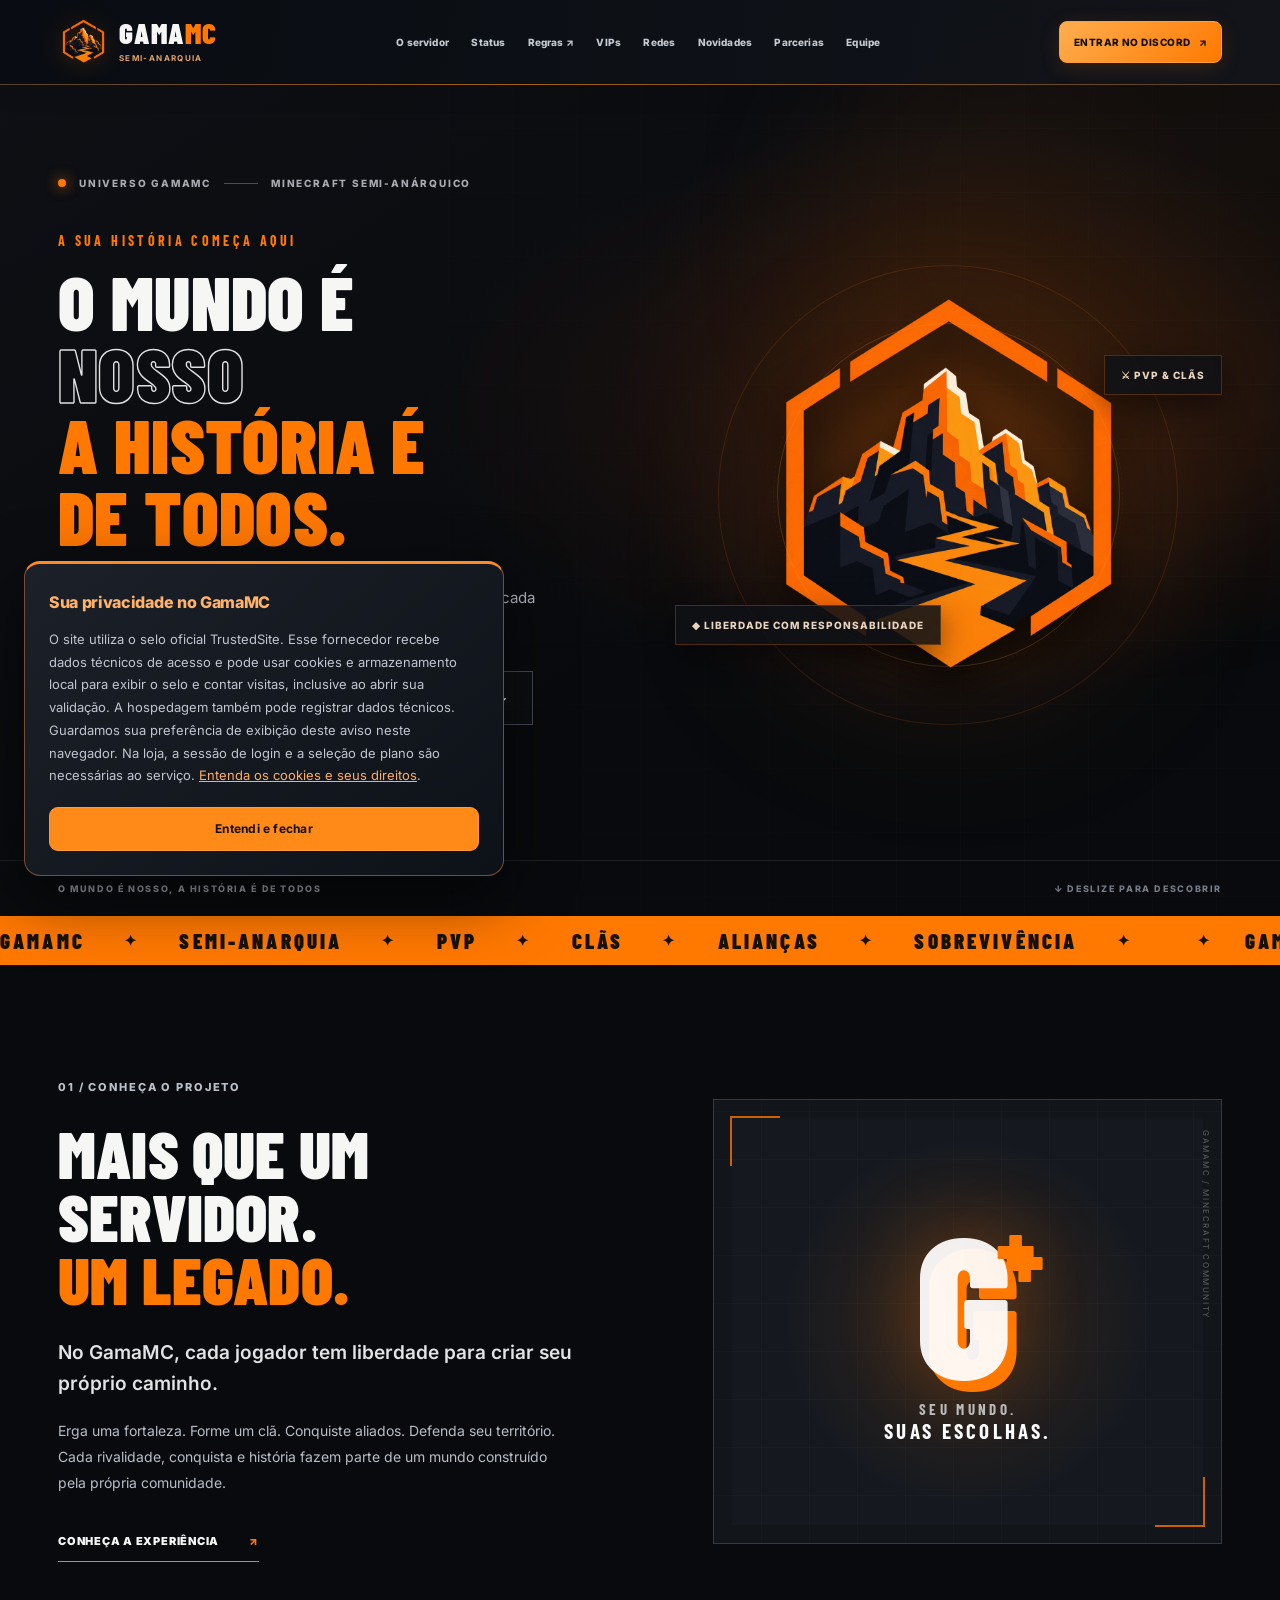
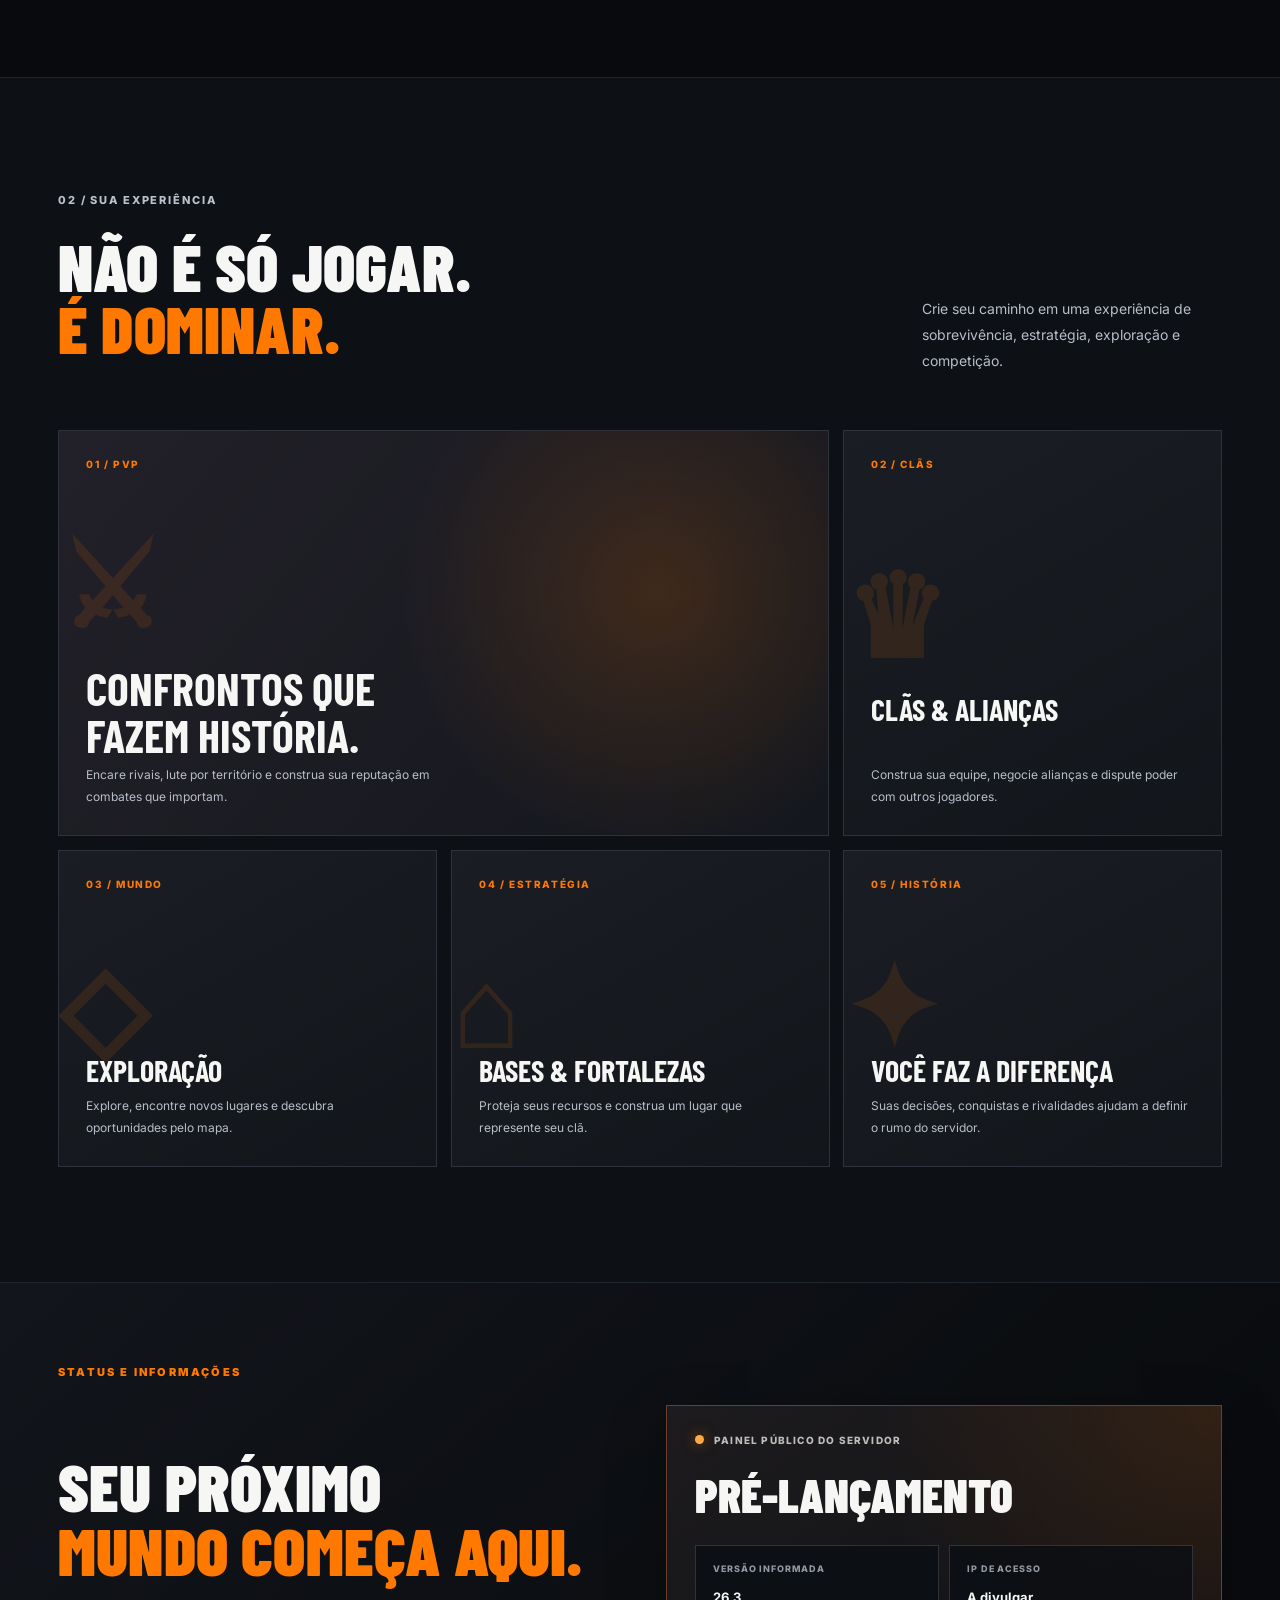
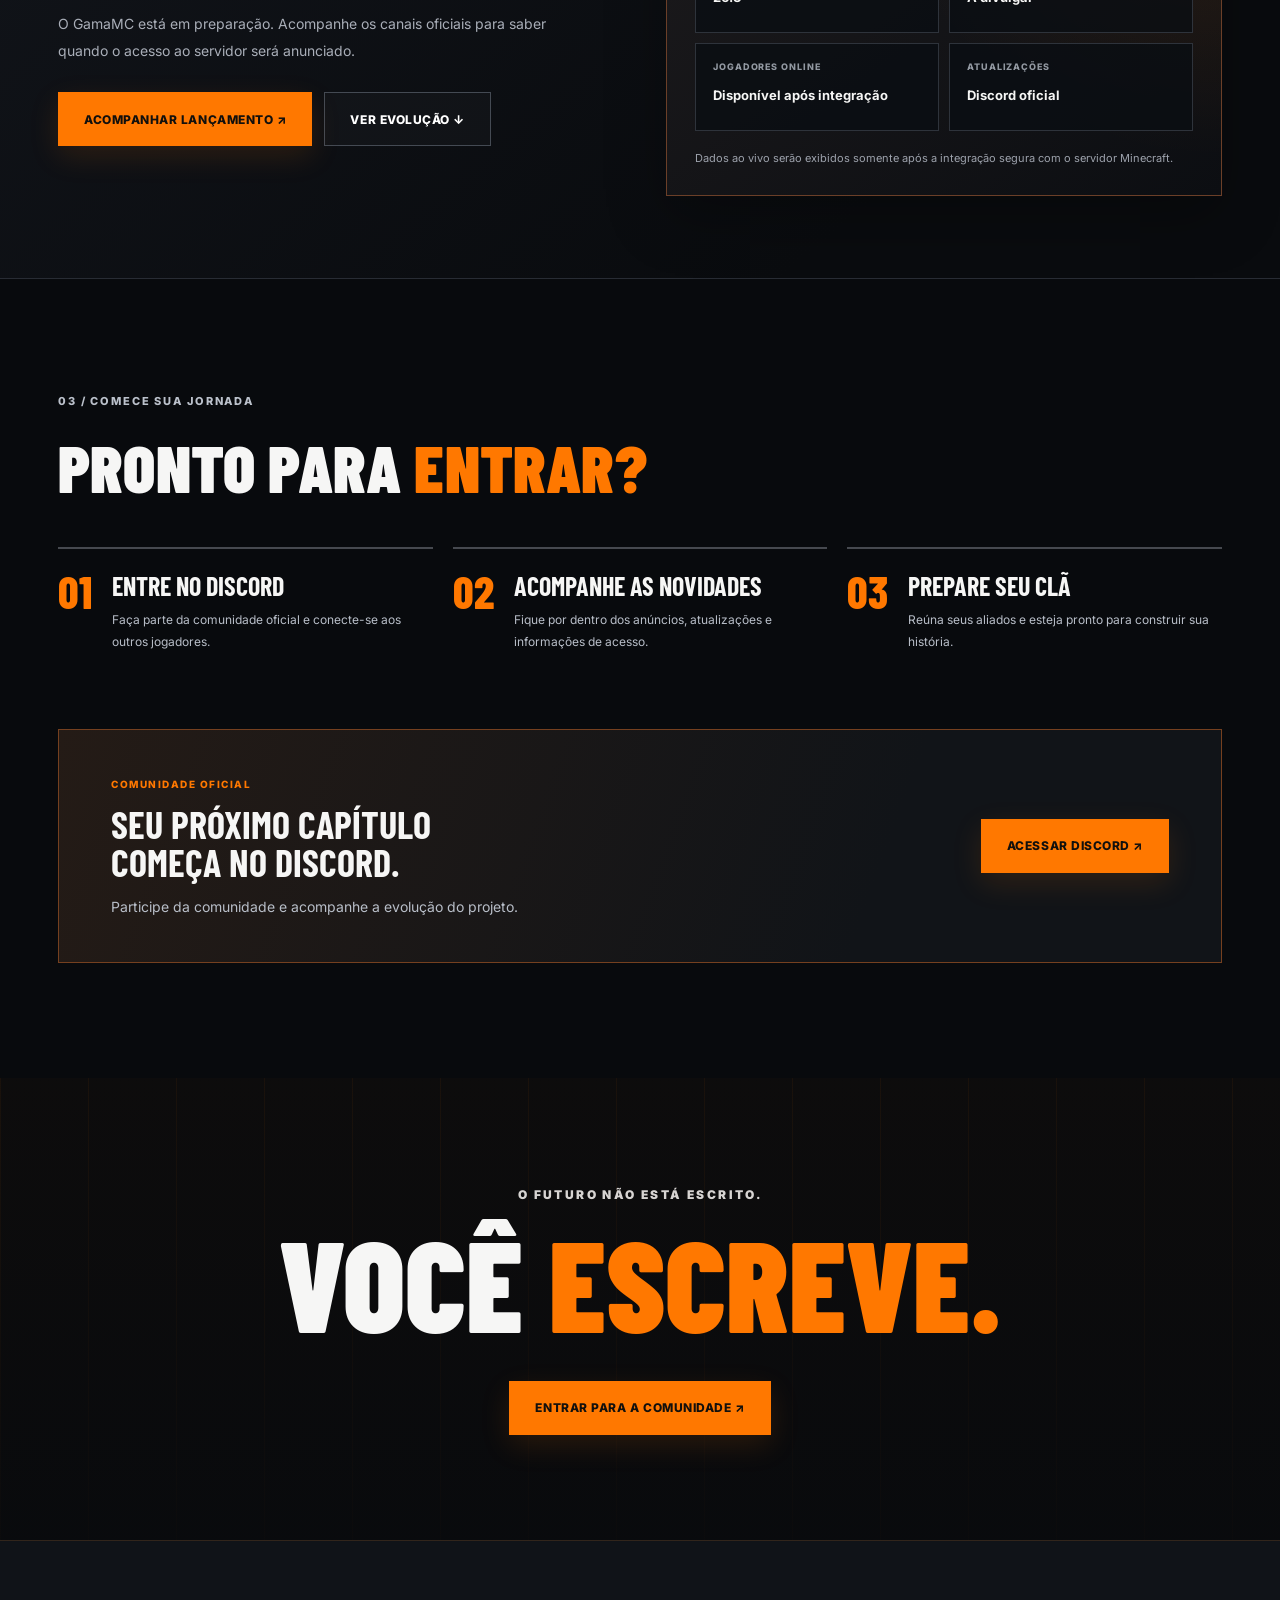
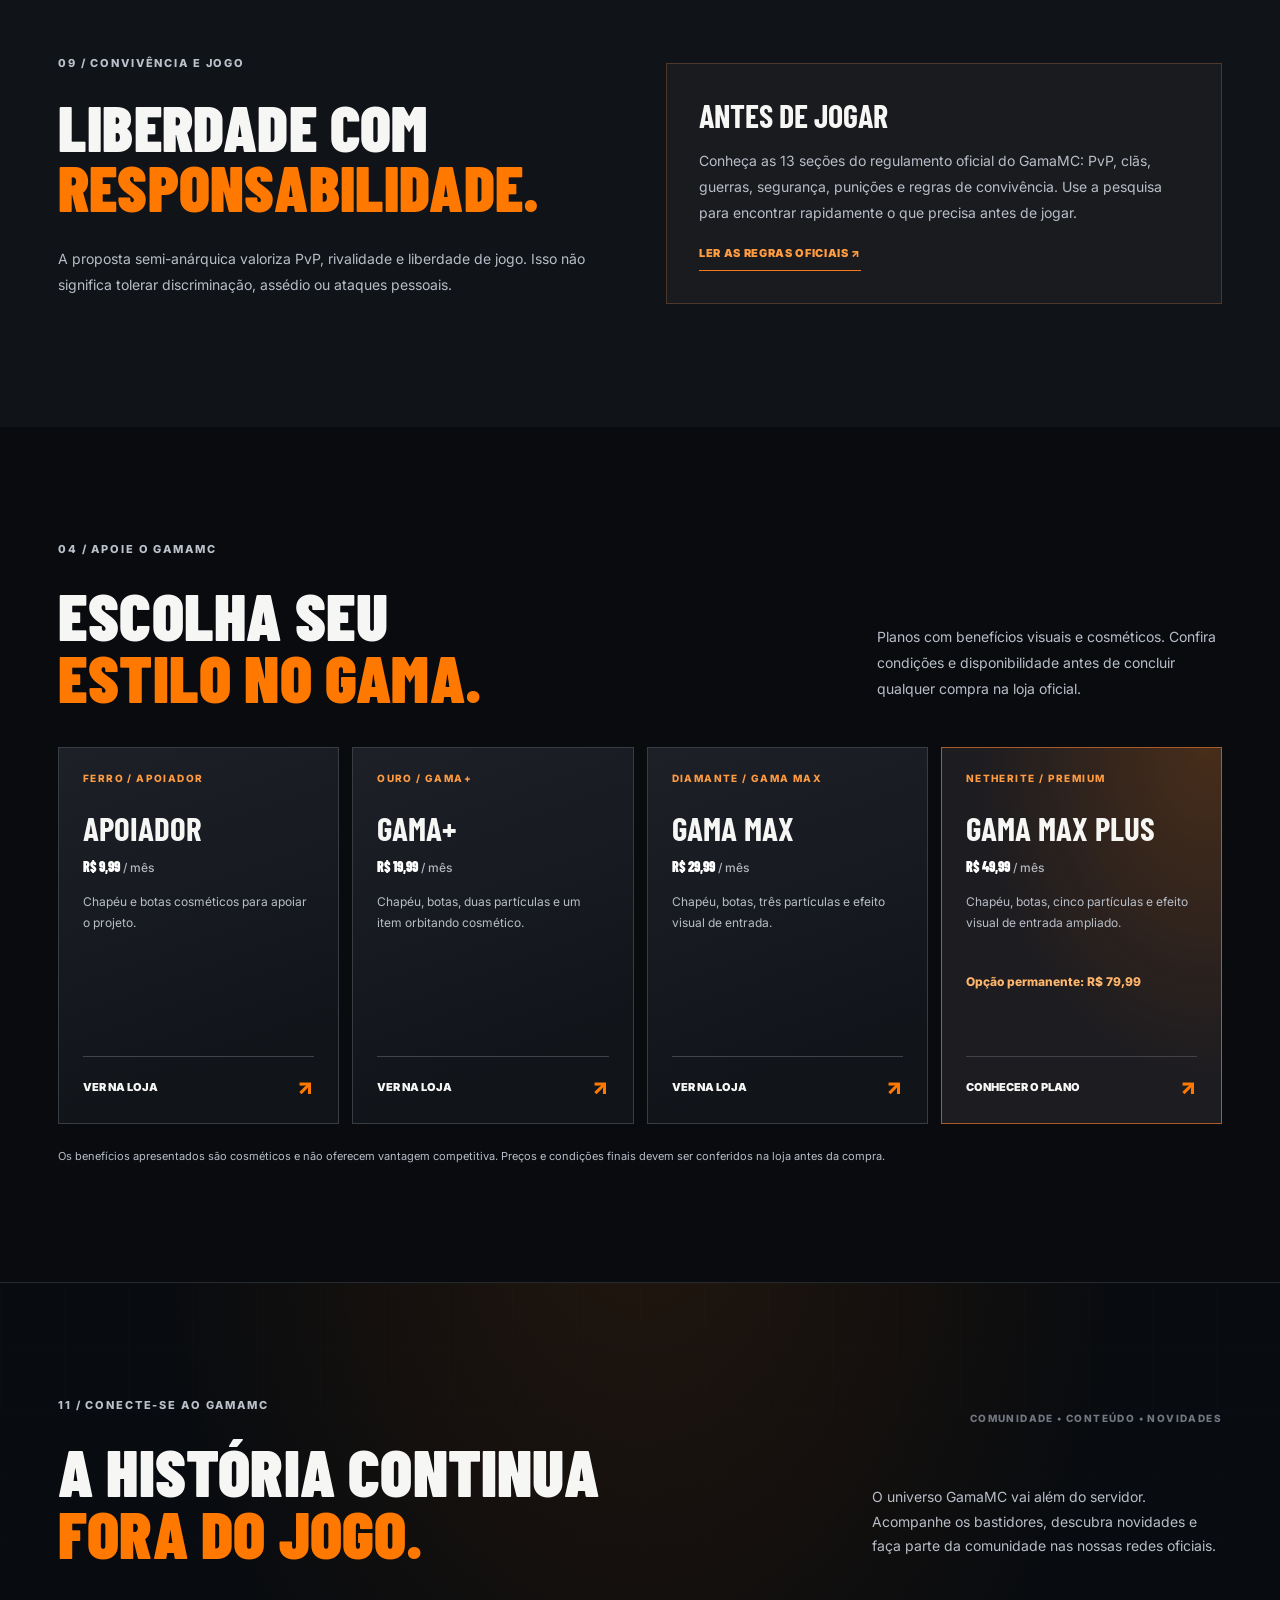
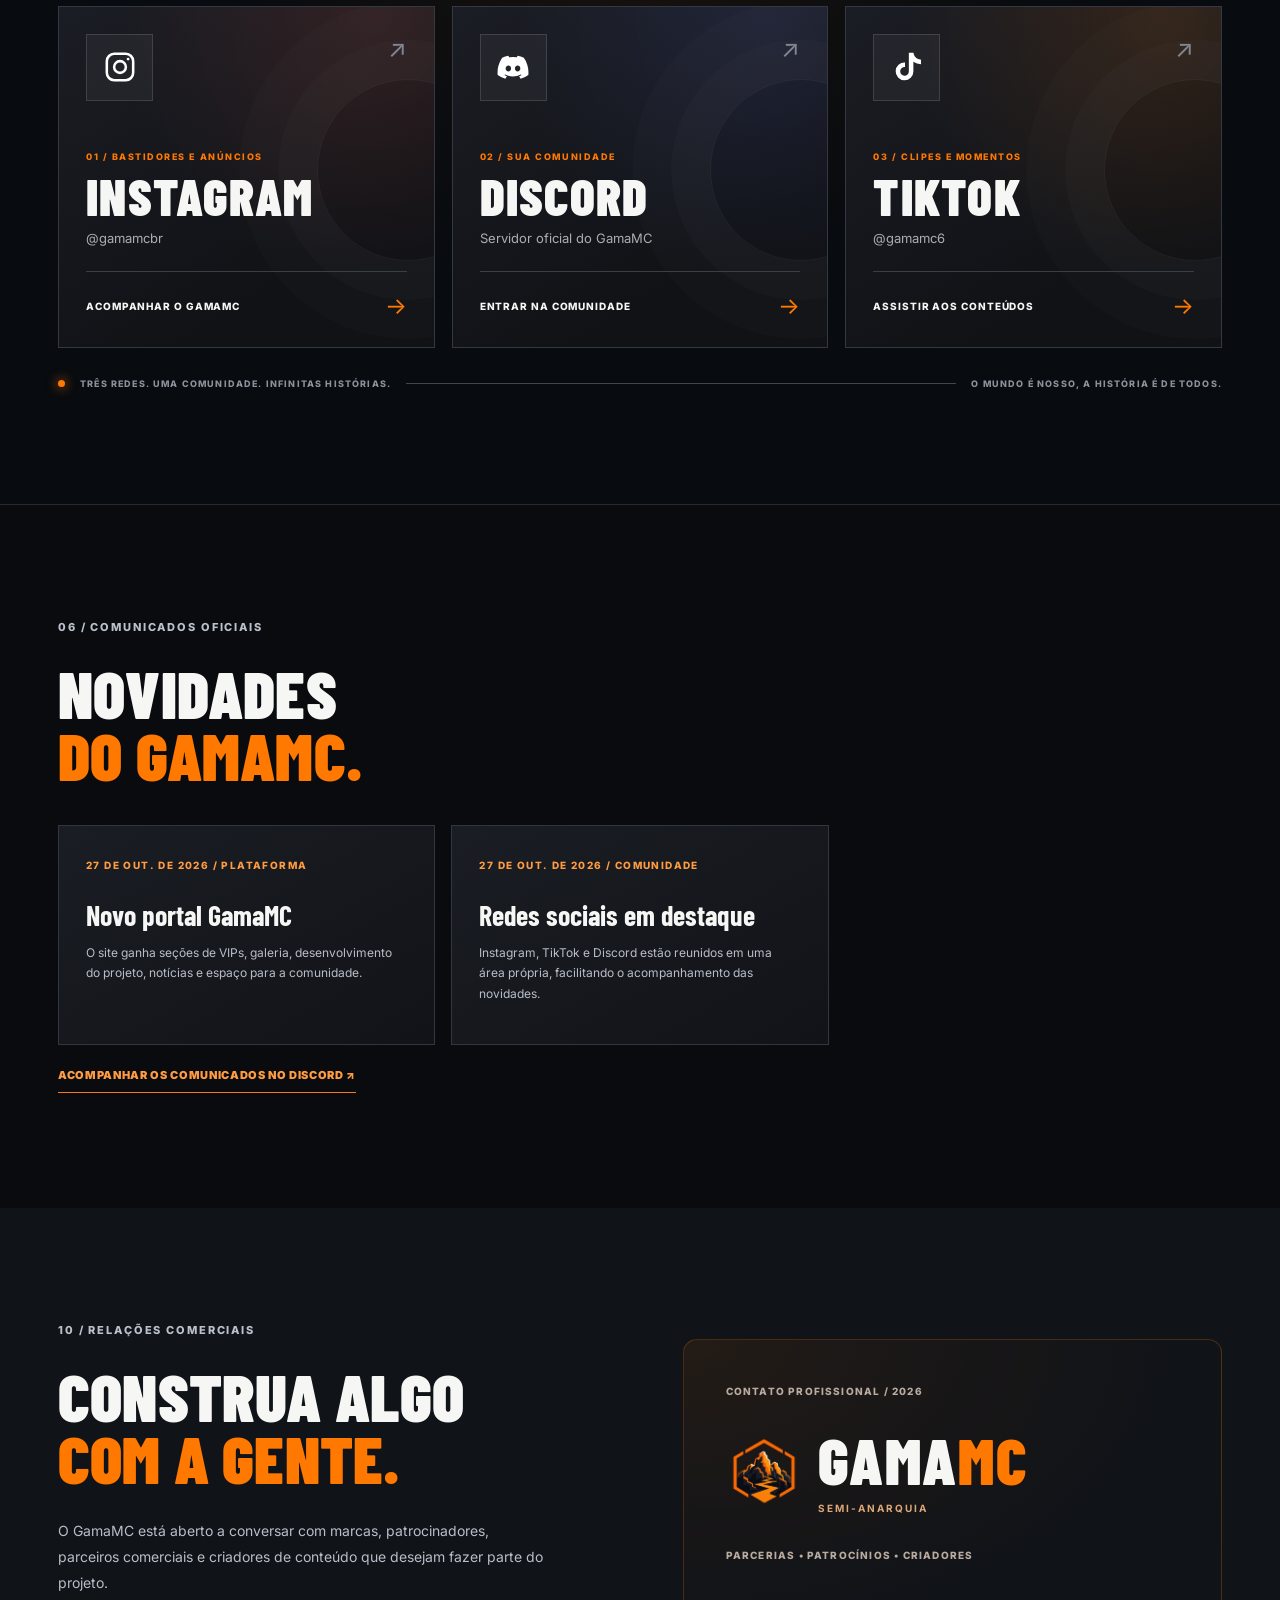
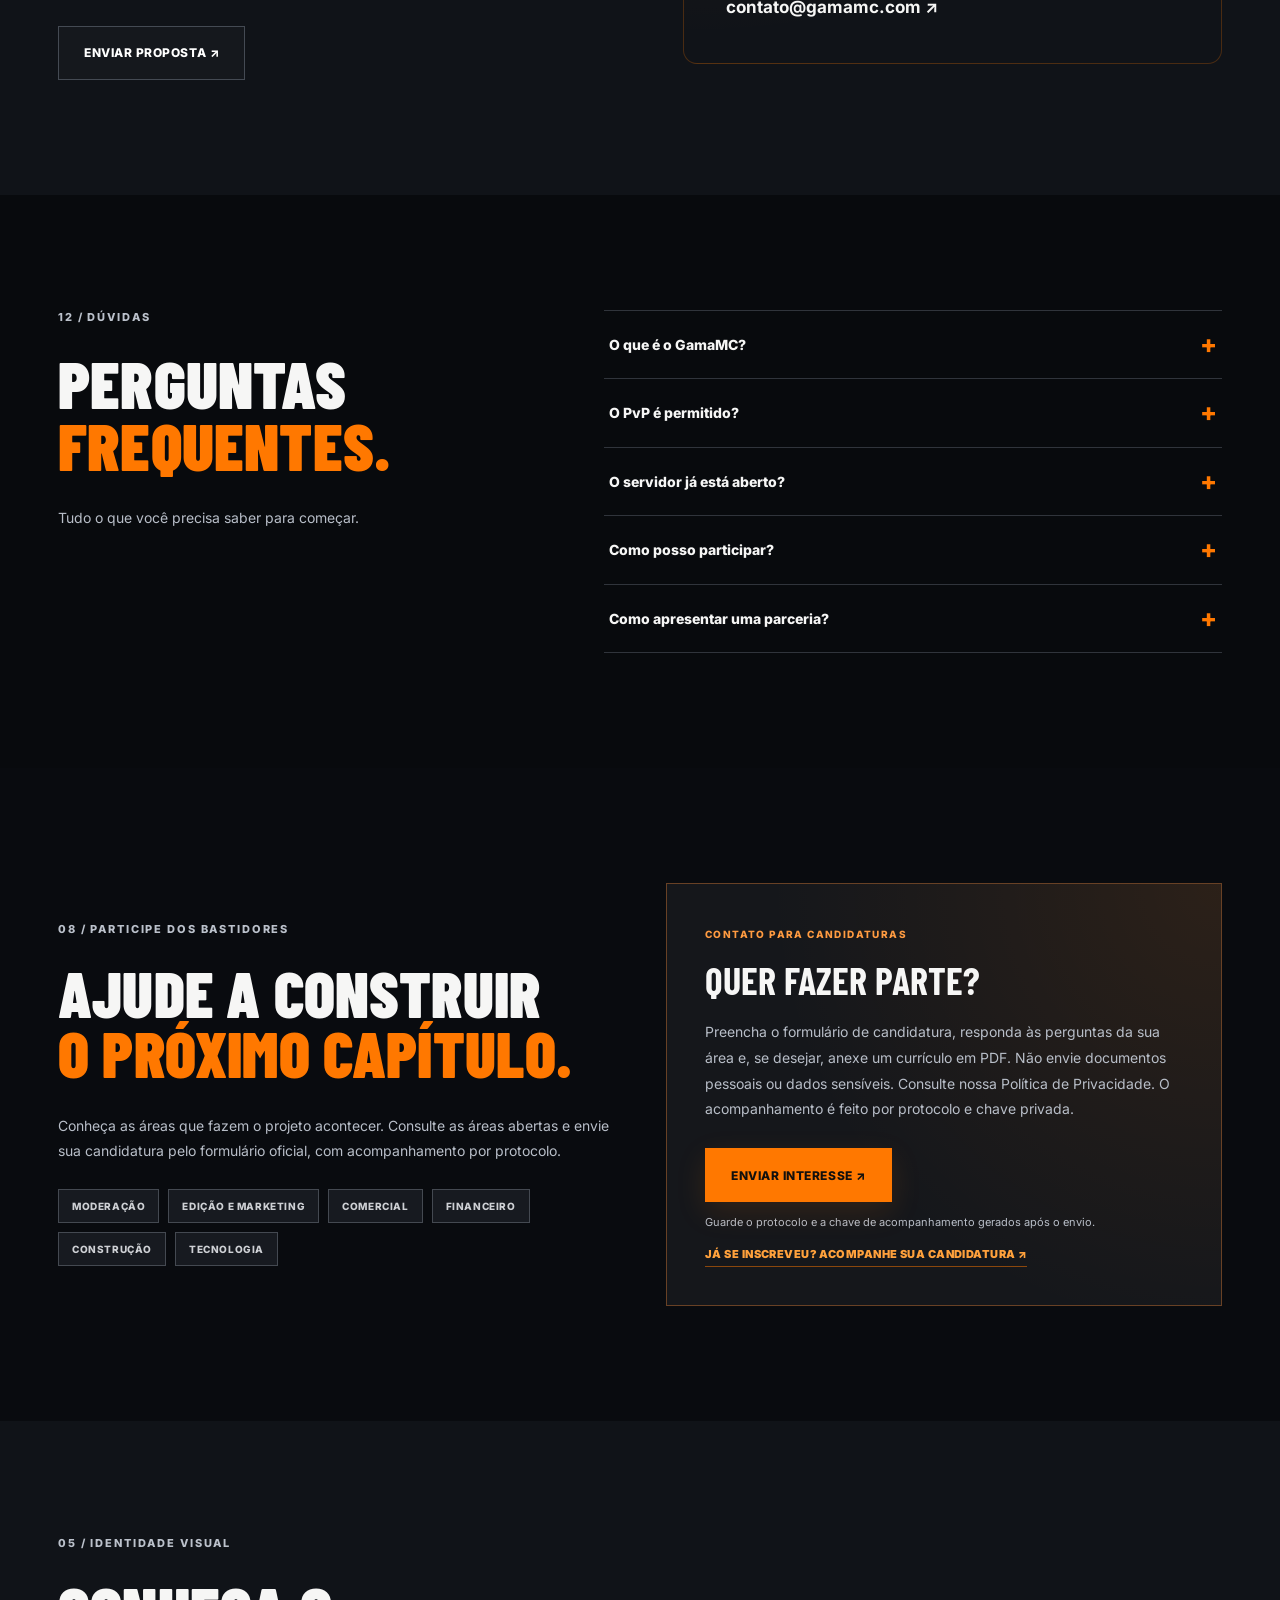
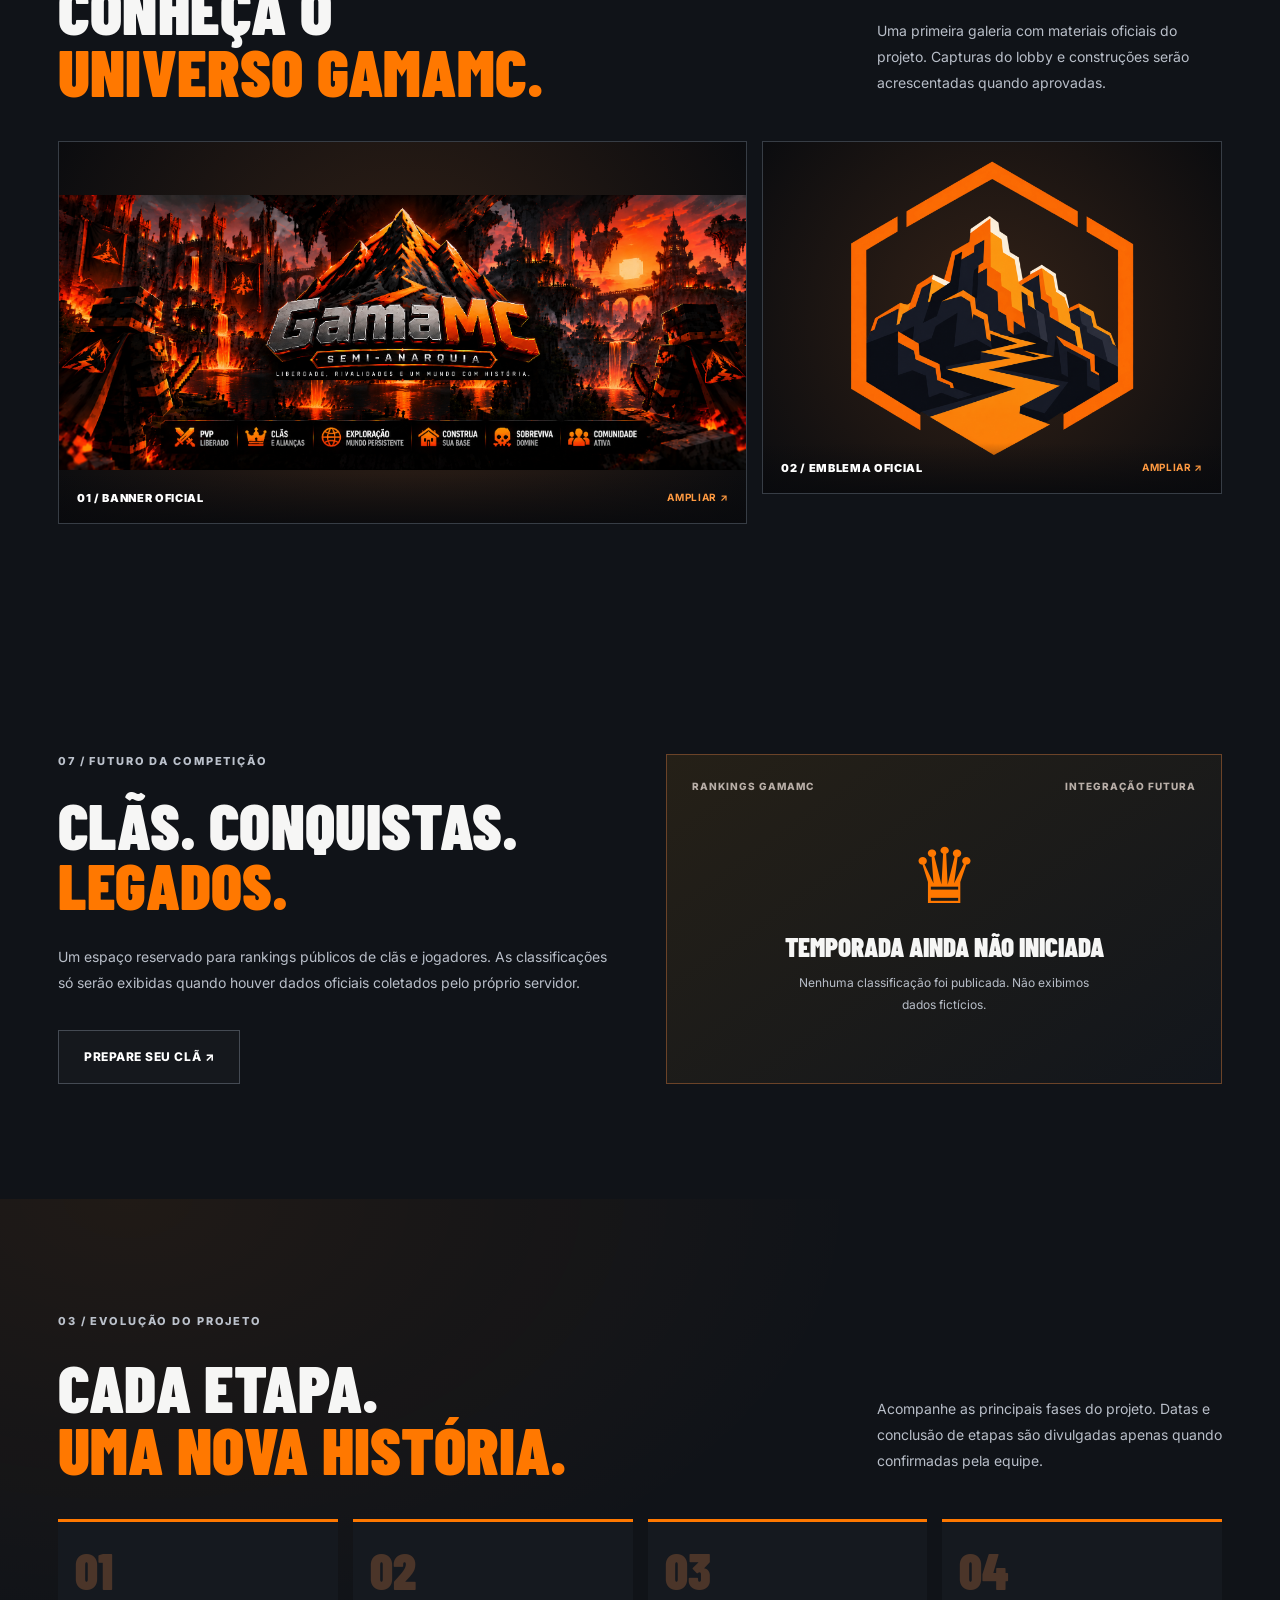
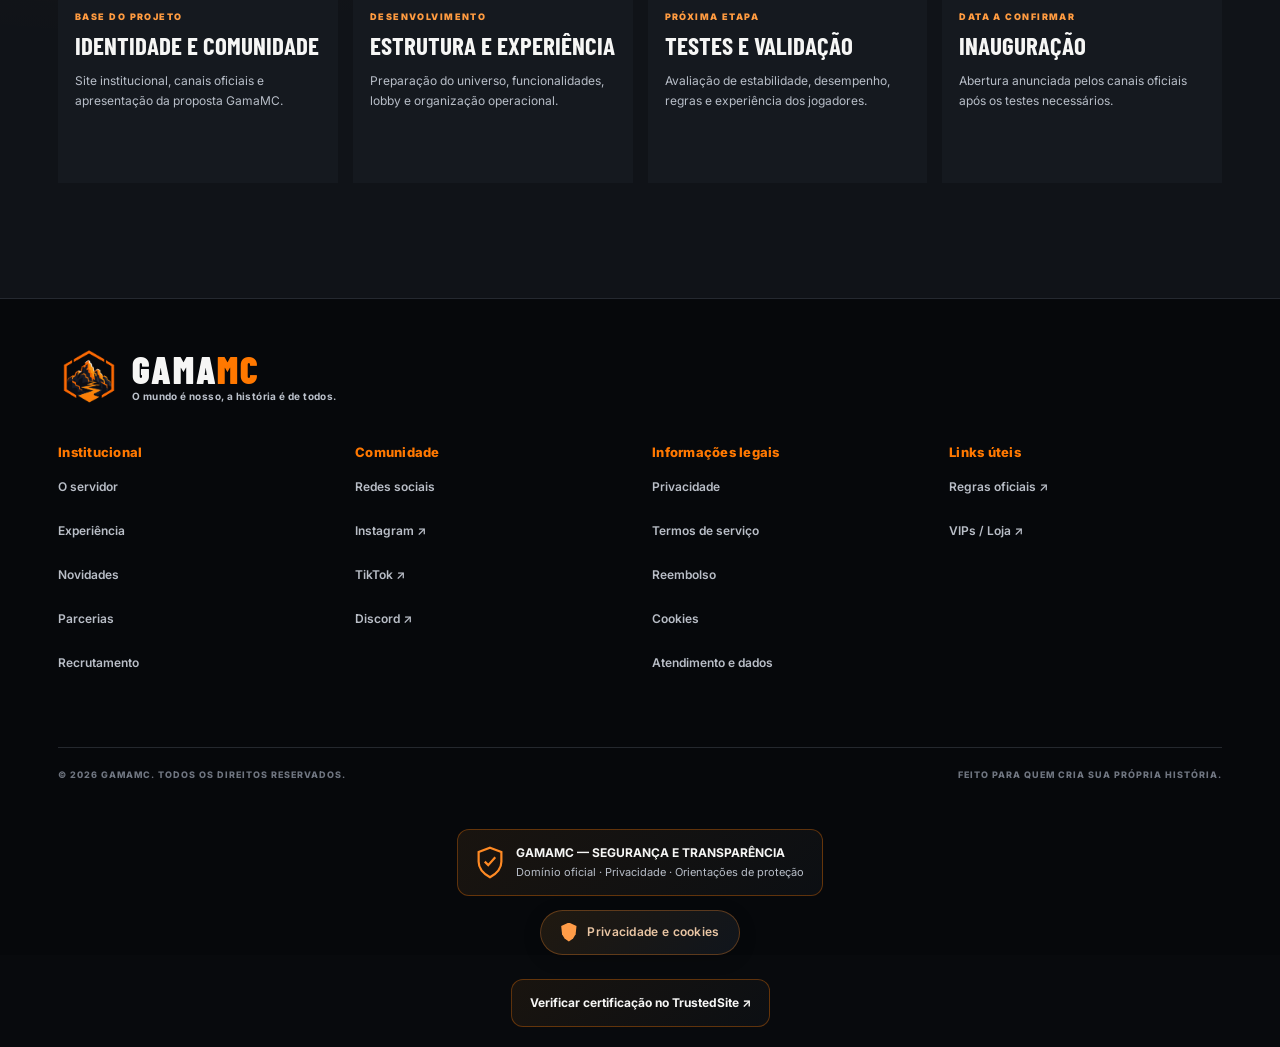
==== commit b8e1aef2: "Extend TrustedSite verification across GamaMC" ====
--- a/index.html
+++ b/index.html
@@ -112,4 +112,4 @@
 </dialog>
 <footer class="footer"><div class="container"><div class="footer-main"><div class="brand footer-brand"><img src="/logo-gamamc.png" alt="Logo oficial do GamaMC"><span>GAMA<span class="accent">MC</span><small>O mundo é nosso, a história é de todos.</small></span></div><nav class="footer-links" aria-label="Links do rodapé"><div class="footer-group"><h3>Institucional</h3><a href="#sobre">O servidor</a><a href="#experiencia">Experiência</a><a href="#novidades">Novidades</a><a href="#parcerias">Parcerias</a><a href="#equipe">Recrutamento</a></div><div class="footer-group"><h3>Comunidade</h3><a href="#redes">Redes sociais</a><a href="https://www.instagram.com/gamamcbr/" target="_blank" rel="noopener noreferrer">Instagram ↗︎</a><a href="https://www.tiktok.com/@gamamc6" target="_blank" rel="noopener noreferrer">TikTok ↗︎</a><a href="https://discord.gg/cwuTtM74SW" target="_blank" rel="noopener noreferrer">Discord ↗︎</a></div><div class="footer-group"><h3>Informações legais</h3><a href="/politicas.html#privacidade">Privacidade</a><a href="/politicas.html#termos">Termos de serviço</a><a href="/politicas.html#reembolso">Reembolso</a><a href="/politicas.html#cookies">Cookies</a><a href="/politicas.html#contato">Atendimento e dados</a></div><div class="footer-group"><h3>Links úteis</h3><a href="https://gamamc.com/regras" target="_blank" rel="noopener noreferrer">Regras oficiais ↗︎</a><a href="https://gamamc.com/loja" target="_blank" rel="noopener noreferrer">VIPs / Loja ↗︎</a></div></nav></div><div class="footer-bottom"><span>© 2026 GAMAMC. TODOS OS DIREITOS RESERVADOS.</span><span>FEITO PARA QUEM CRIA SUA PRÓPRIA HISTÓRIA.</span></div></div><a class="security-badge" href="/seguranca" aria-label="GamaMC: segurança e transparência"><img src="/security-shield.svg" width="28" height="34" alt=""><span>GAMAMC — SEGURANÇA E TRANSPARÊNCIA<small>Domínio oficial · Privacidade · Orientações de proteção</small></span></a></footer>
 <script src="script.js?v=20261104-fix1"></script><script src="portal.js" defer></script>
-<script src="privacy.js" defer></script><script src="visual-effects.js?v=20261104-fix1" defer></script></body></html>
+<script src="privacy.js" defer></script><script src="visual-effects.js?v=20261104-fix1" defer></script><script type="text/javascript" src="https://cdn.ywxi.net/js/1.js" async></script><a class="security-badge trustedsite-verification" href="https://www.trustedsite.com/verify?js=1&amp;host=gamamc.com&amp;lang=EN" target="_blank" rel="noopener noreferrer">Verificar certificação no TrustedSite ↗</a></body></html>
--- a/security-badge.css
+++ b/security-badge.css
@@ -3,3 +3,5 @@
 .security-badge img{display:block;flex:0 0 28px;width:28px;height:34px;object-fit:contain}.security-badge>span{min-width:0;overflow-wrap:break-word}.security-badge small{display:block;color:#b8bec8;font-size:11px;font-weight:400;margin-top:2px}.security-badge:hover{border-color:#ff9d3c;color:#fff}.security-badge:focus-visible{outline:2px solid #ff9d3c;outline-offset:4px}
 footer>.security-badge{margin-left:auto;margin-right:auto}footer>.security-badge+.privacy-settings{margin-top:14px}
 @media(max-width:380px){.security-badge{padding:12px;gap:10px;font-size:11px}.security-badge small{font-size:10px}}
+
+.trustedsite-verification{margin:20px auto;font-weight:700;text-transform:none}
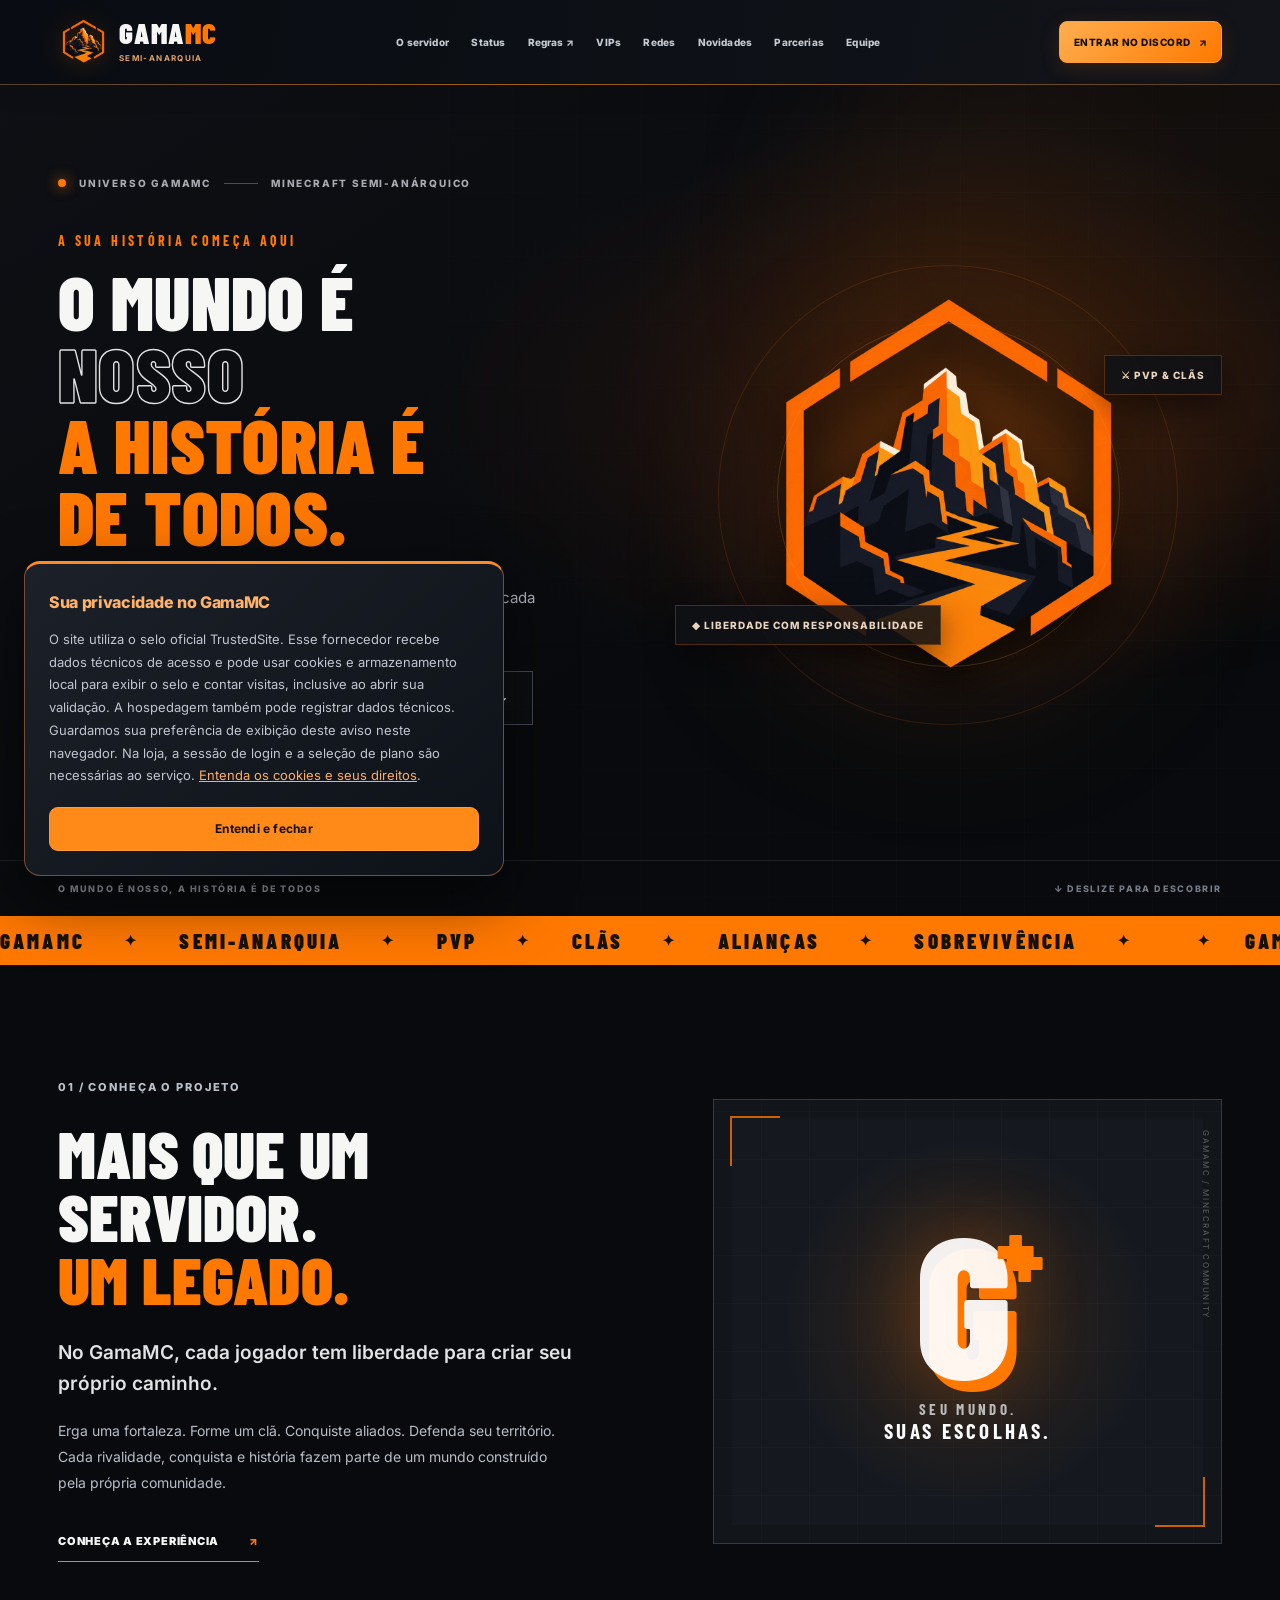
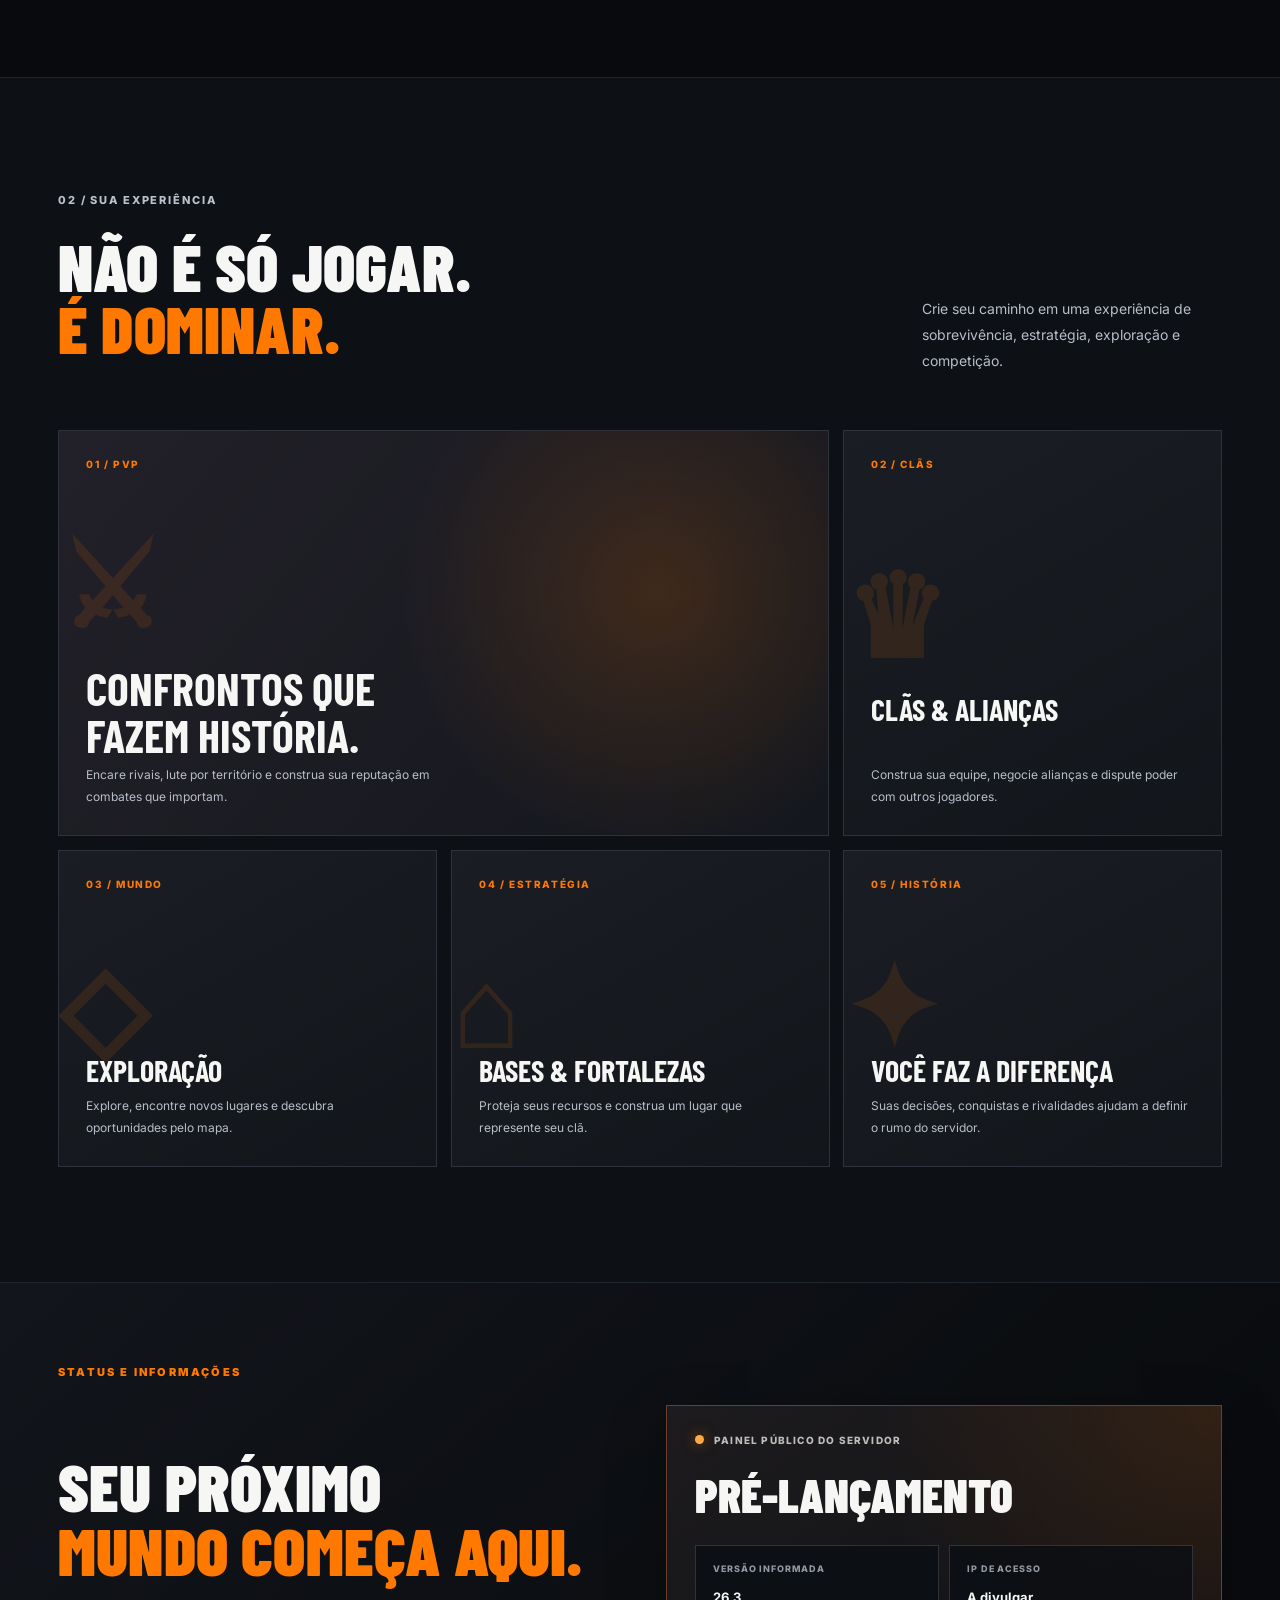
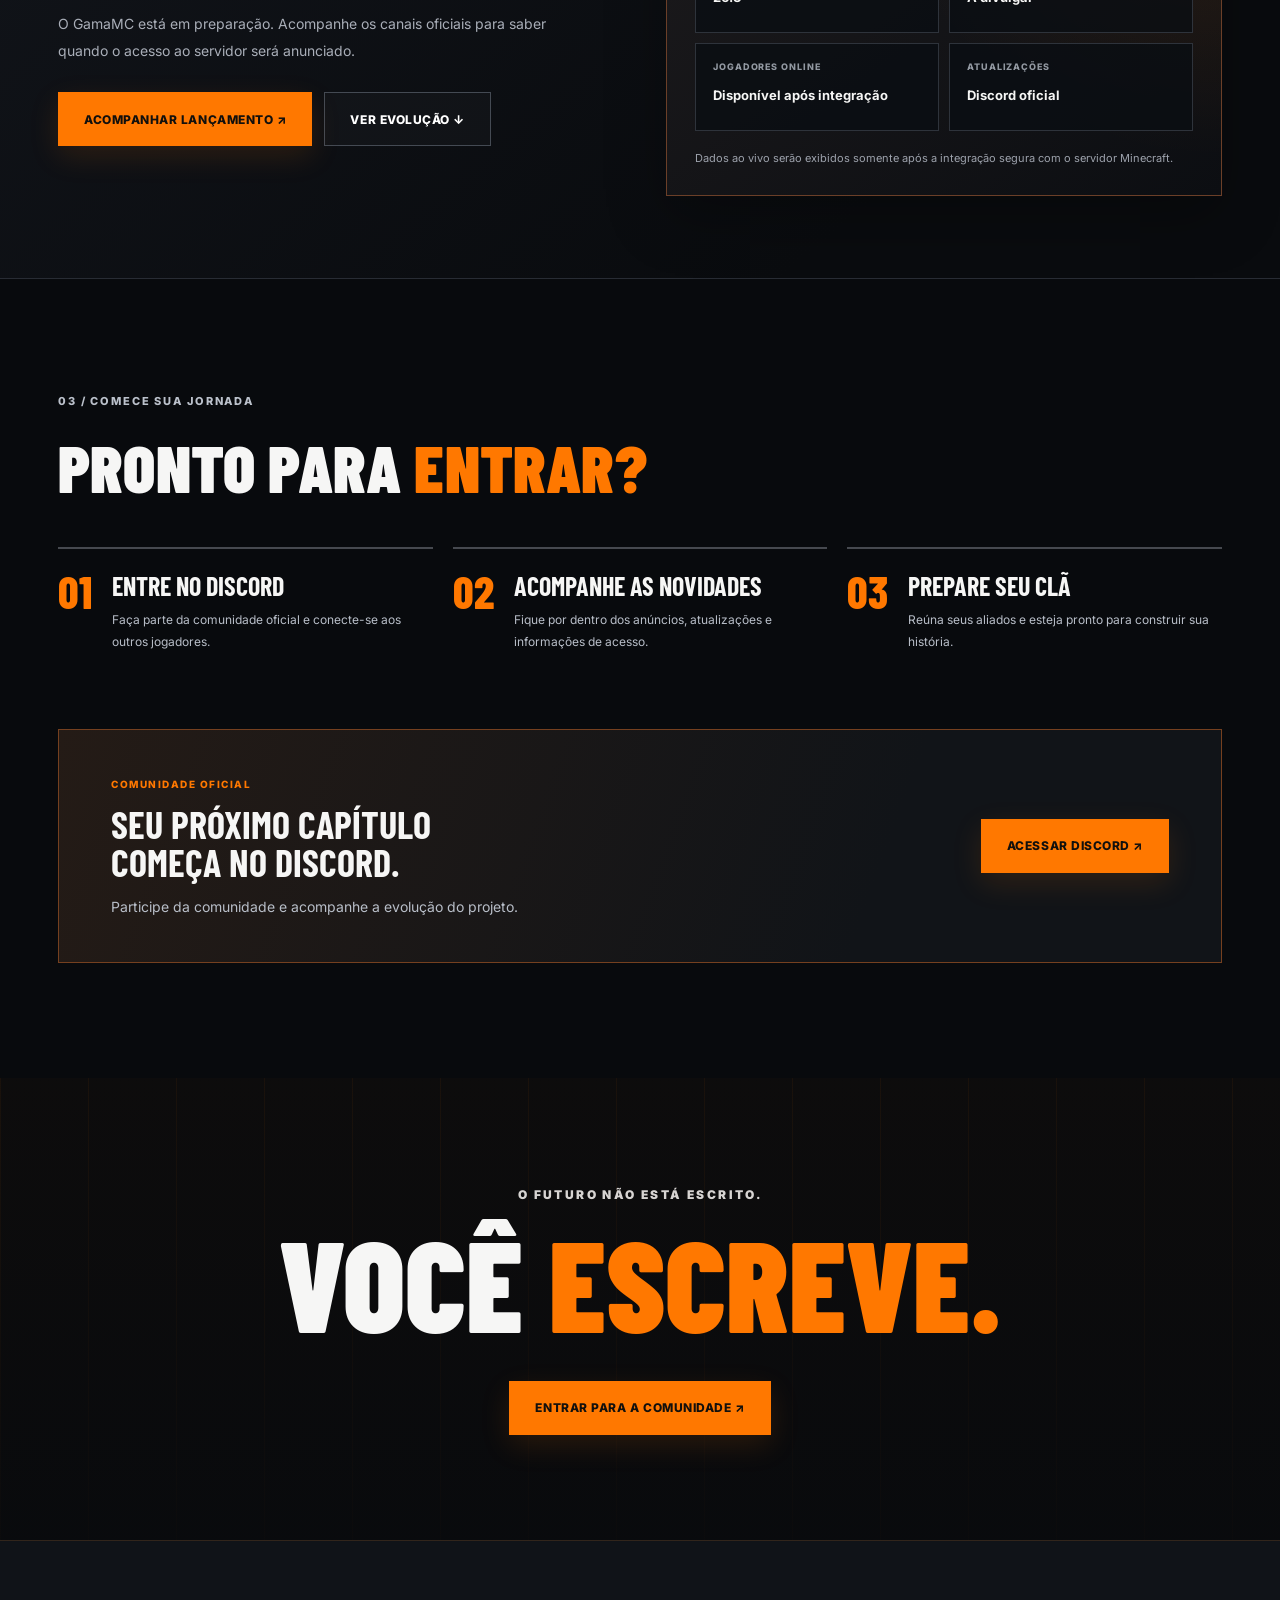
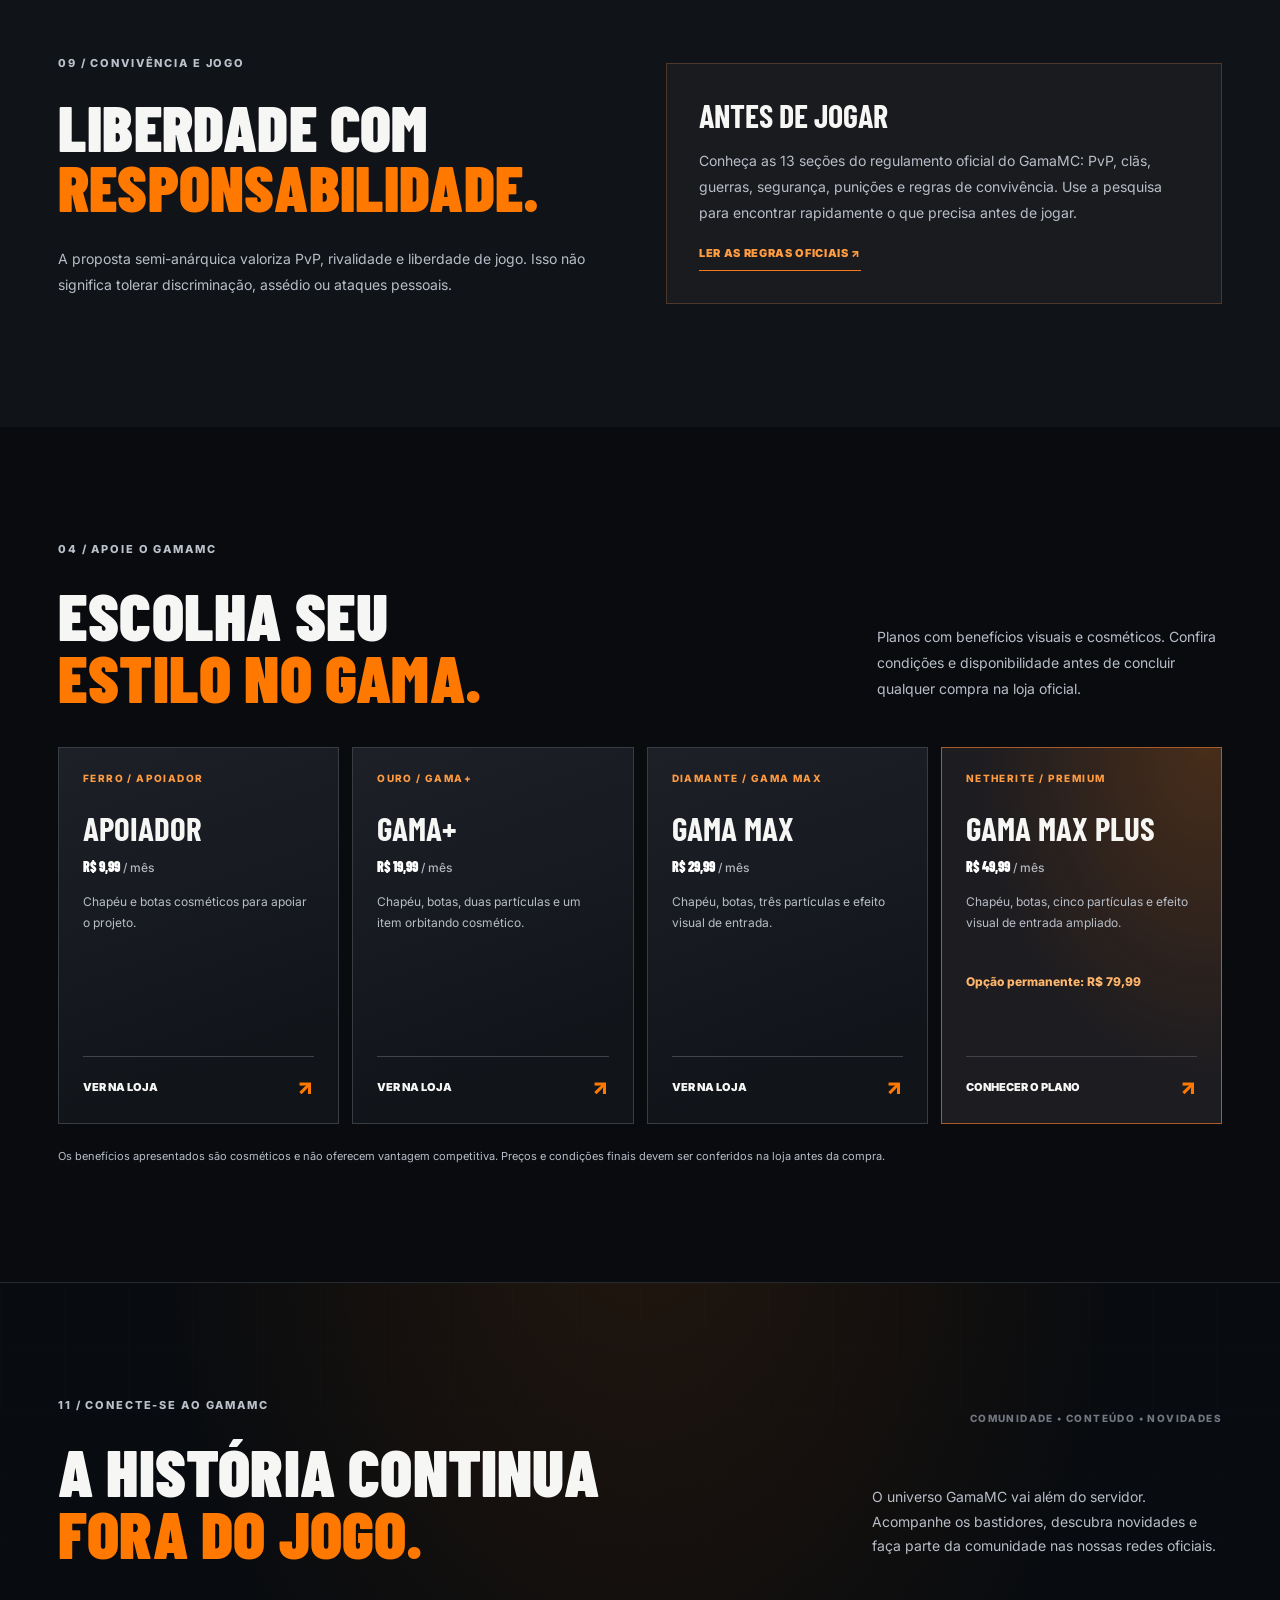
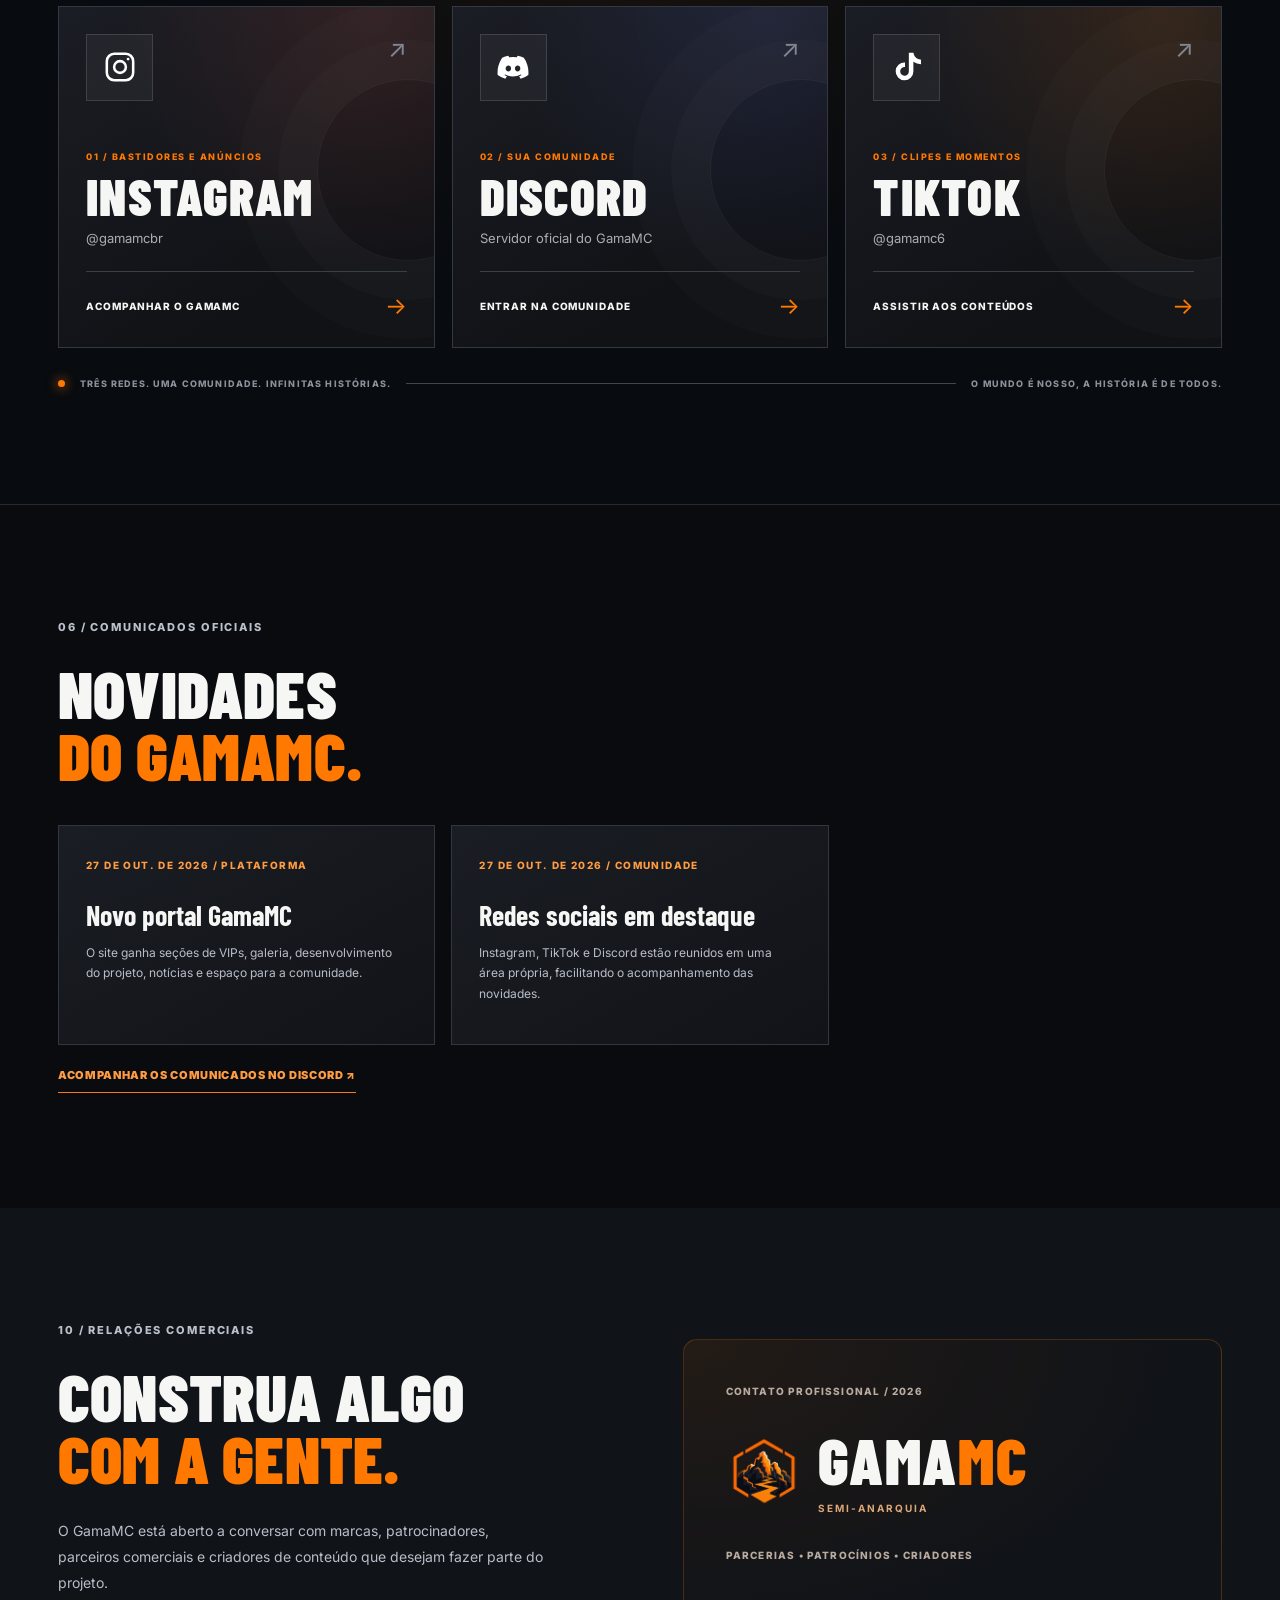
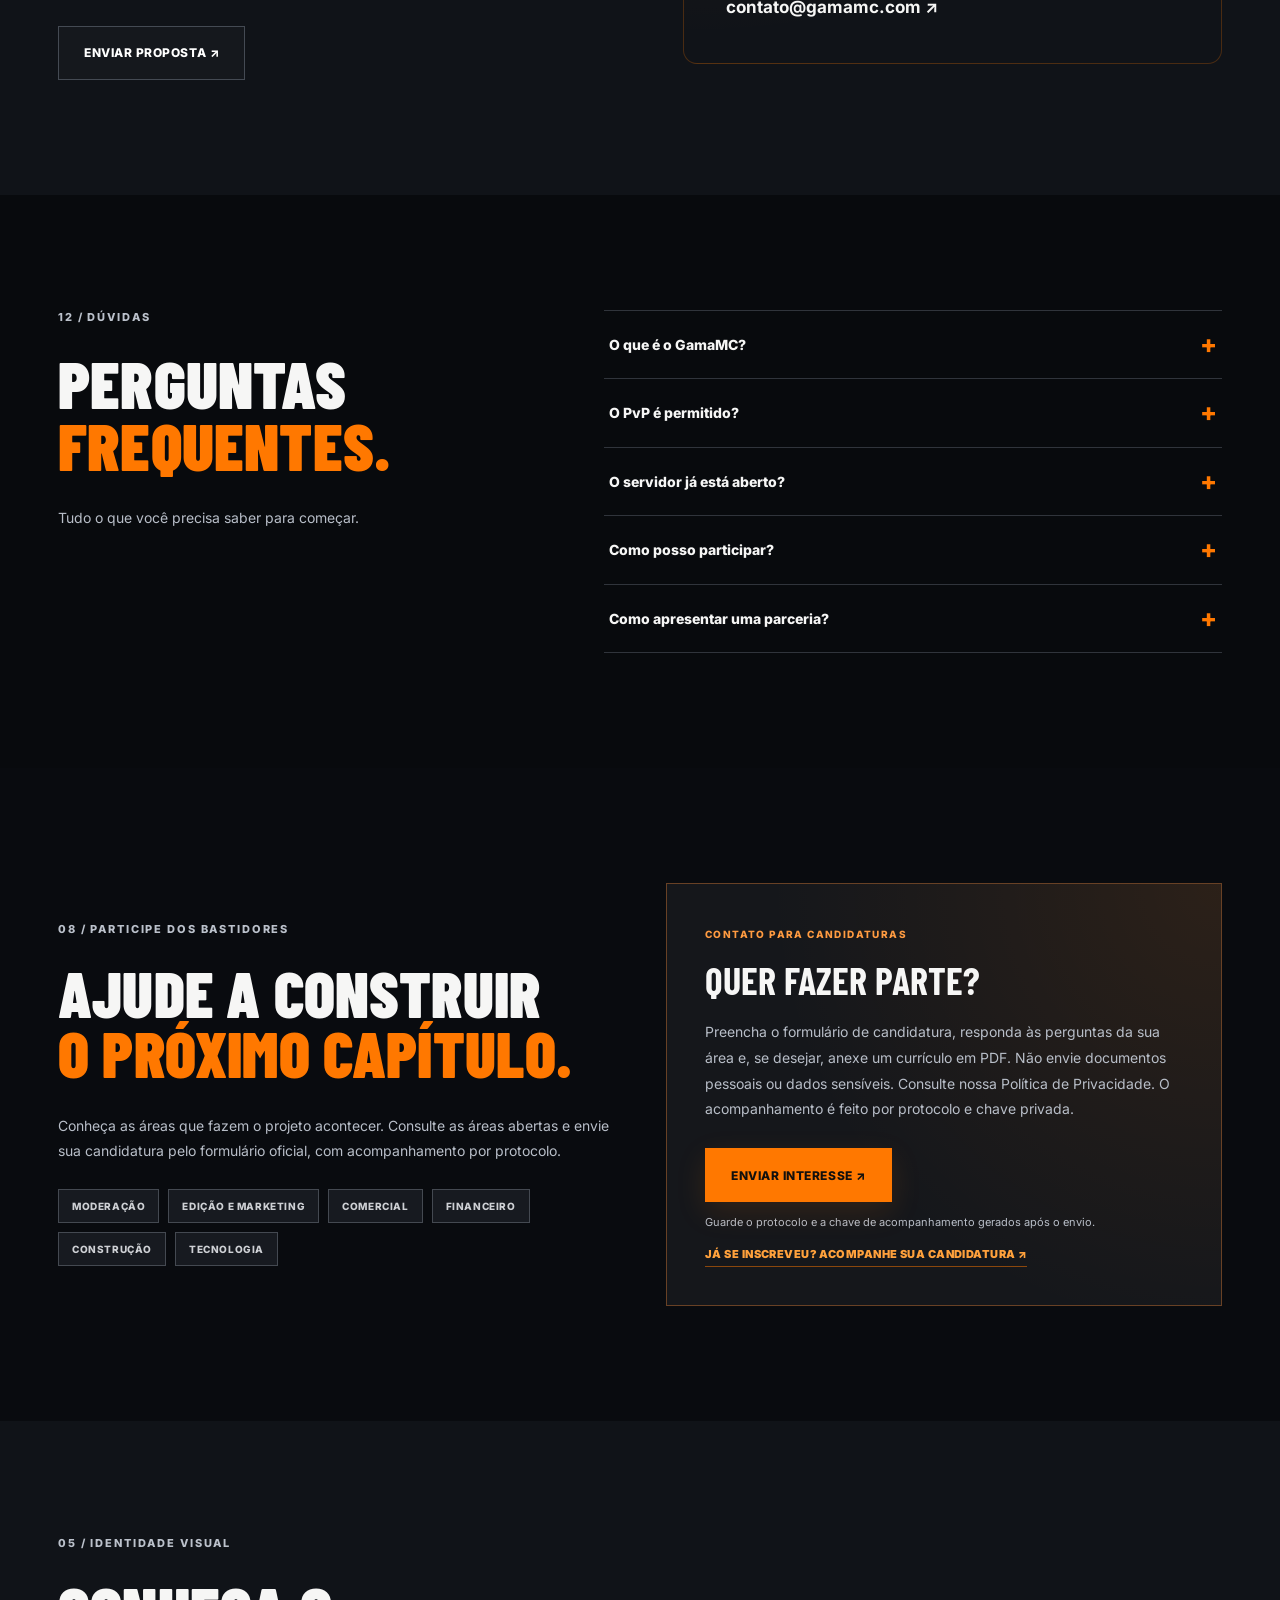
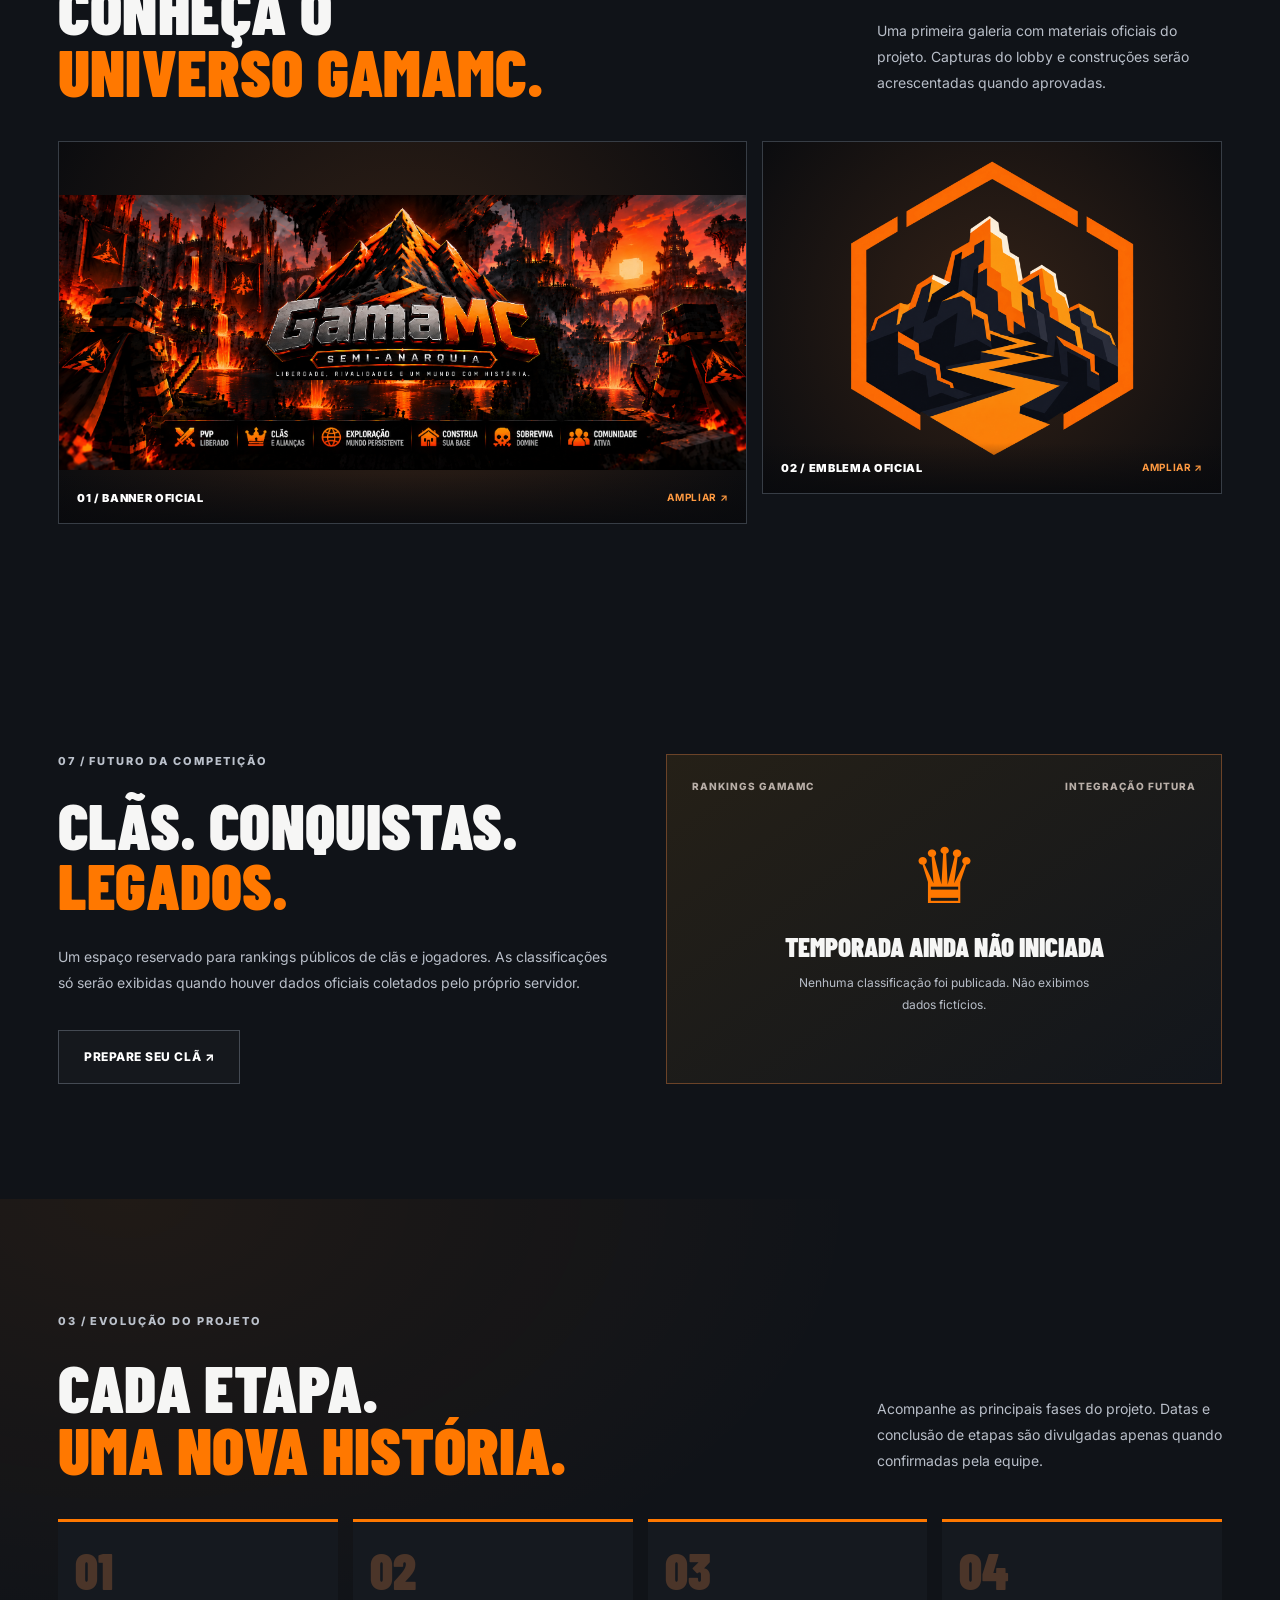
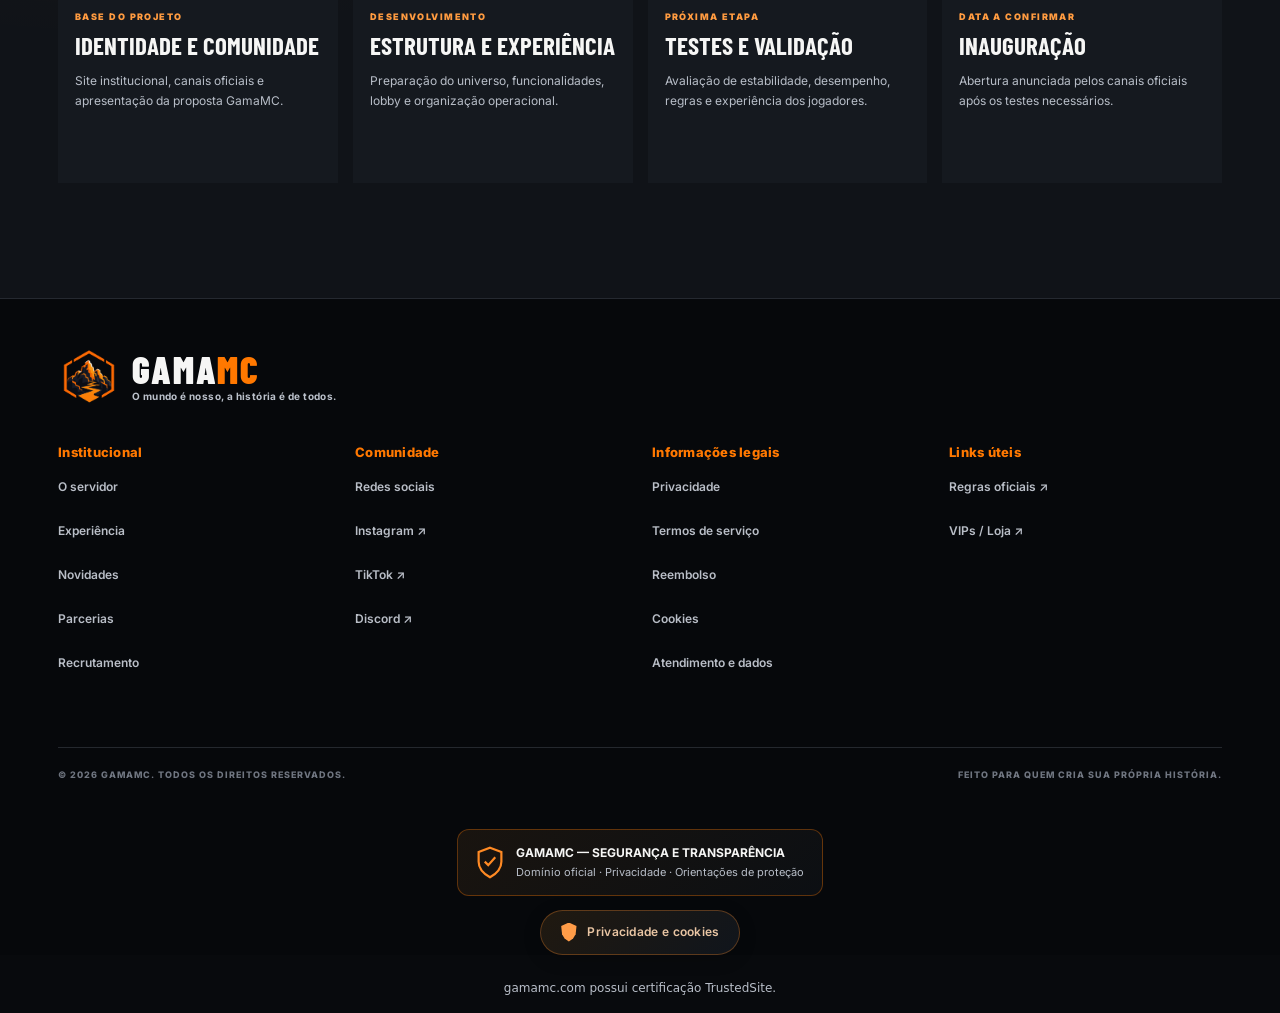
==== commit db8dd9e0: "Replace TrustedSite controls with plain certification information" ====
--- a/index.html
+++ b/index.html
@@ -112,4 +112,4 @@
 </dialog>
 <footer class="footer"><div class="container"><div class="footer-main"><div class="brand footer-brand"><img src="/logo-gamamc.png" alt="Logo oficial do GamaMC"><span>GAMA<span class="accent">MC</span><small>O mundo é nosso, a história é de todos.</small></span></div><nav class="footer-links" aria-label="Links do rodapé"><div class="footer-group"><h3>Institucional</h3><a href="#sobre">O servidor</a><a href="#experiencia">Experiência</a><a href="#novidades">Novidades</a><a href="#parcerias">Parcerias</a><a href="#equipe">Recrutamento</a></div><div class="footer-group"><h3>Comunidade</h3><a href="#redes">Redes sociais</a><a href="https://www.instagram.com/gamamcbr/" target="_blank" rel="noopener noreferrer">Instagram ↗︎</a><a href="https://www.tiktok.com/@gamamc6" target="_blank" rel="noopener noreferrer">TikTok ↗︎</a><a href="https://discord.gg/cwuTtM74SW" target="_blank" rel="noopener noreferrer">Discord ↗︎</a></div><div class="footer-group"><h3>Informações legais</h3><a href="/politicas.html#privacidade">Privacidade</a><a href="/politicas.html#termos">Termos de serviço</a><a href="/politicas.html#reembolso">Reembolso</a><a href="/politicas.html#cookies">Cookies</a><a href="/politicas.html#contato">Atendimento e dados</a></div><div class="footer-group"><h3>Links úteis</h3><a href="https://gamamc.com/regras" target="_blank" rel="noopener noreferrer">Regras oficiais ↗︎</a><a href="https://gamamc.com/loja" target="_blank" rel="noopener noreferrer">VIPs / Loja ↗︎</a></div></nav></div><div class="footer-bottom"><span>© 2026 GAMAMC. TODOS OS DIREITOS RESERVADOS.</span><span>FEITO PARA QUEM CRIA SUA PRÓPRIA HISTÓRIA.</span></div></div><a class="security-badge" href="/seguranca" aria-label="GamaMC: segurança e transparência"><img src="/security-shield.svg" width="28" height="34" alt=""><span>GAMAMC — SEGURANÇA E TRANSPARÊNCIA<small>Domínio oficial · Privacidade · Orientações de proteção</small></span></a></footer>
 <script src="script.js?v=20261104-fix1"></script><script src="portal.js" defer></script>
-<script src="privacy.js" defer></script><script src="visual-effects.js?v=20261104-fix1" defer></script><script type="text/javascript" src="https://cdn.ywxi.net/js/1.js" async></script><a class="security-badge trustedsite-verification" href="https://www.trustedsite.com/verify?js=1&amp;host=gamamc.com&amp;lang=EN" target="_blank" rel="noopener noreferrer">Verificar certificação no TrustedSite ↗</a></body></html>
+<script src="privacy.js" defer></script><script src="visual-effects.js?v=20261104-fix1" defer></script><p class="trustedsite-note">gamamc.com possui certificação TrustedSite.</p></body></html>
--- a/security-badge.css
+++ b/security-badge.css
@@ -4,4 +4,4 @@
 footer>.security-badge{margin-left:auto;margin-right:auto}footer>.security-badge+.privacy-settings{margin-top:14px}
 @media(max-width:380px){.security-badge{padding:12px;gap:10px;font-size:11px}.security-badge small{font-size:10px}}
 
-.trustedsite-verification{margin:20px auto;font-weight:700;text-transform:none}
+.trustedsite-note{margin:12px auto 16px;padding-inline:15px;color:#b8bec8;text-align:center;font:400 .75rem/1.5 system-ui,sans-serif}
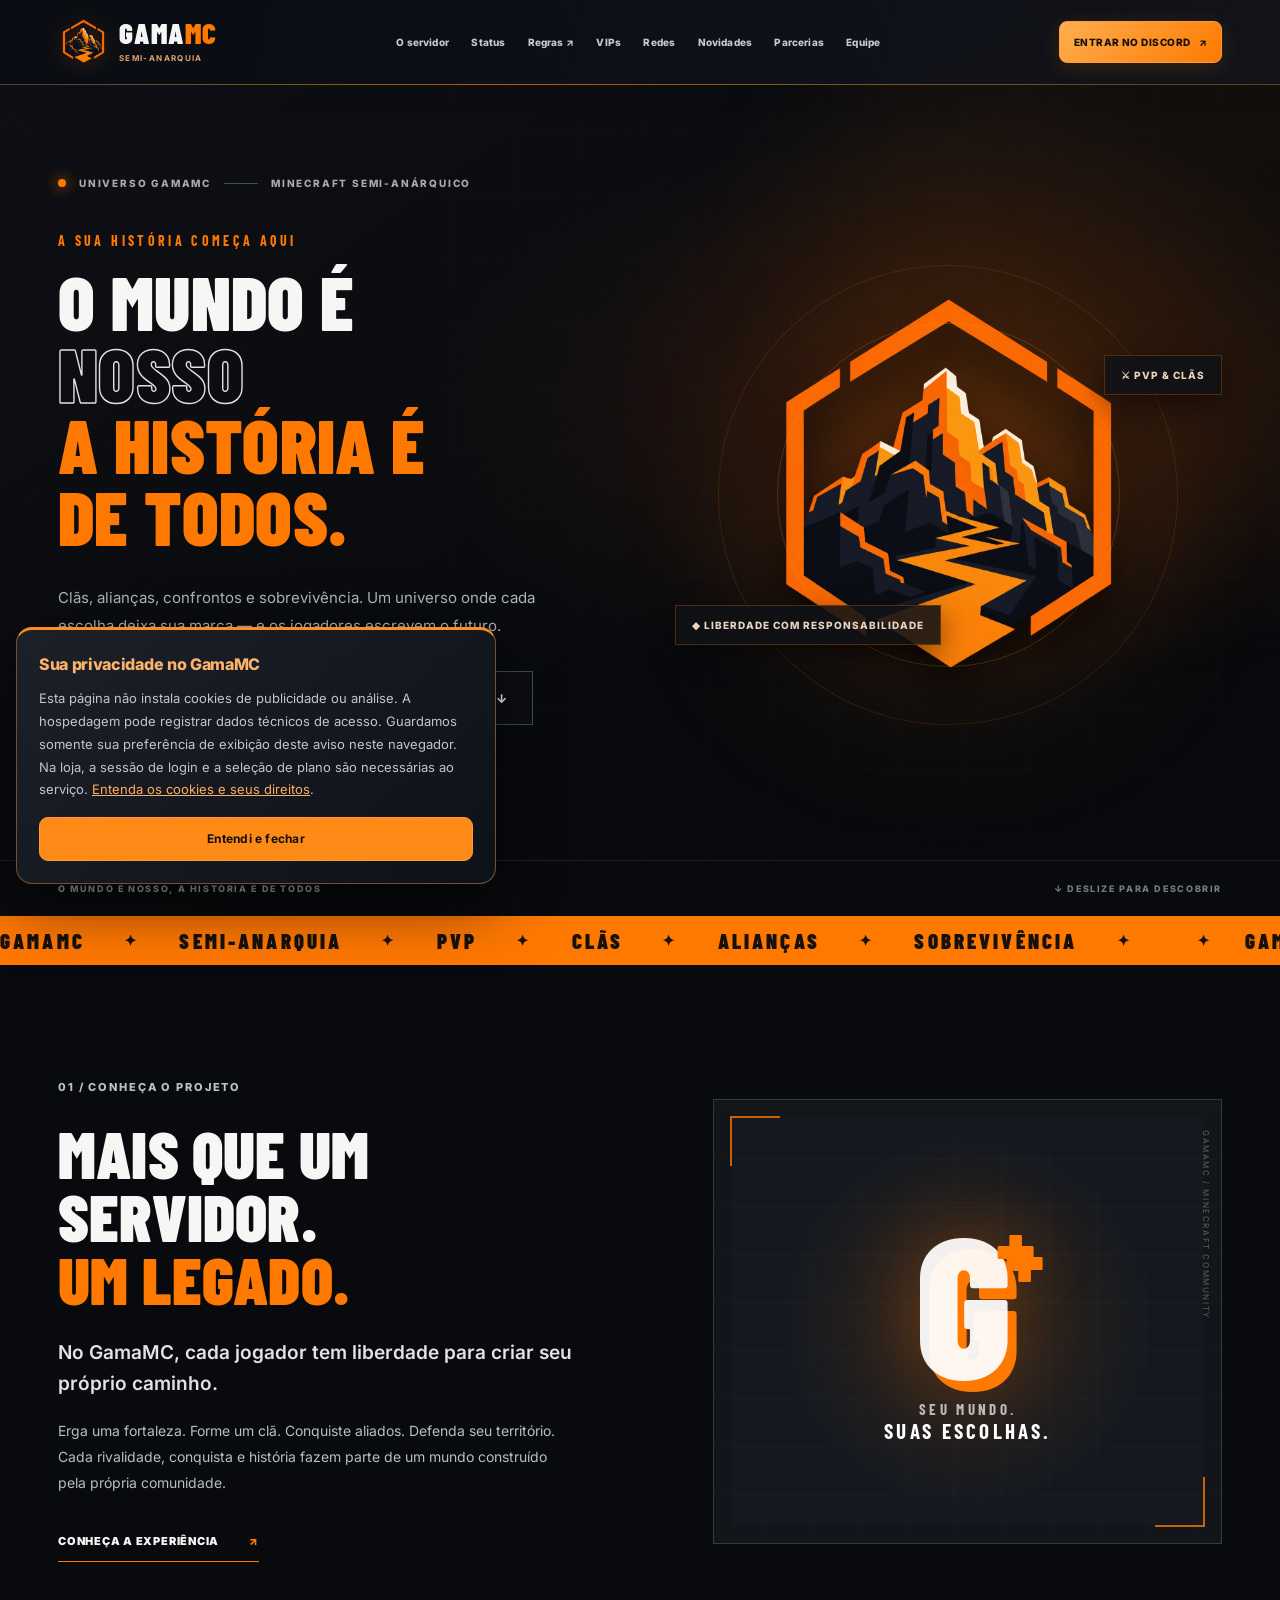
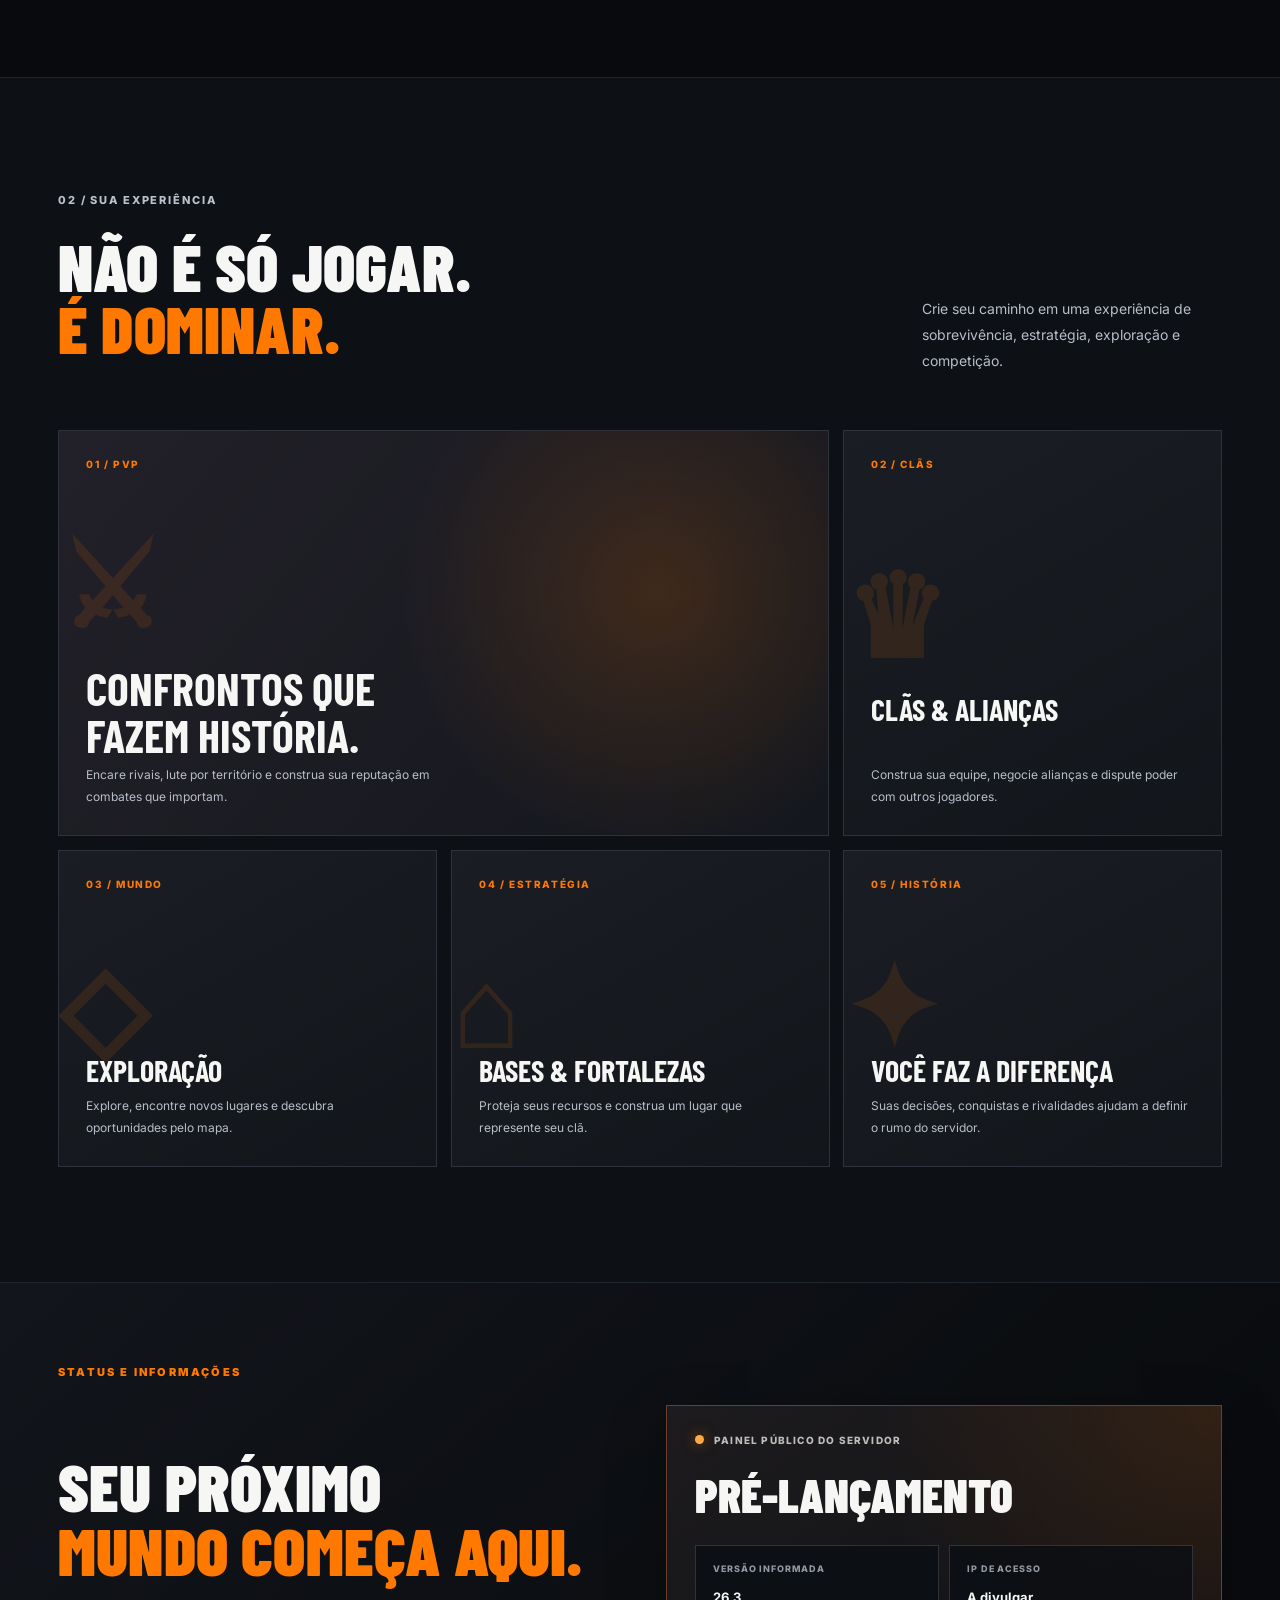
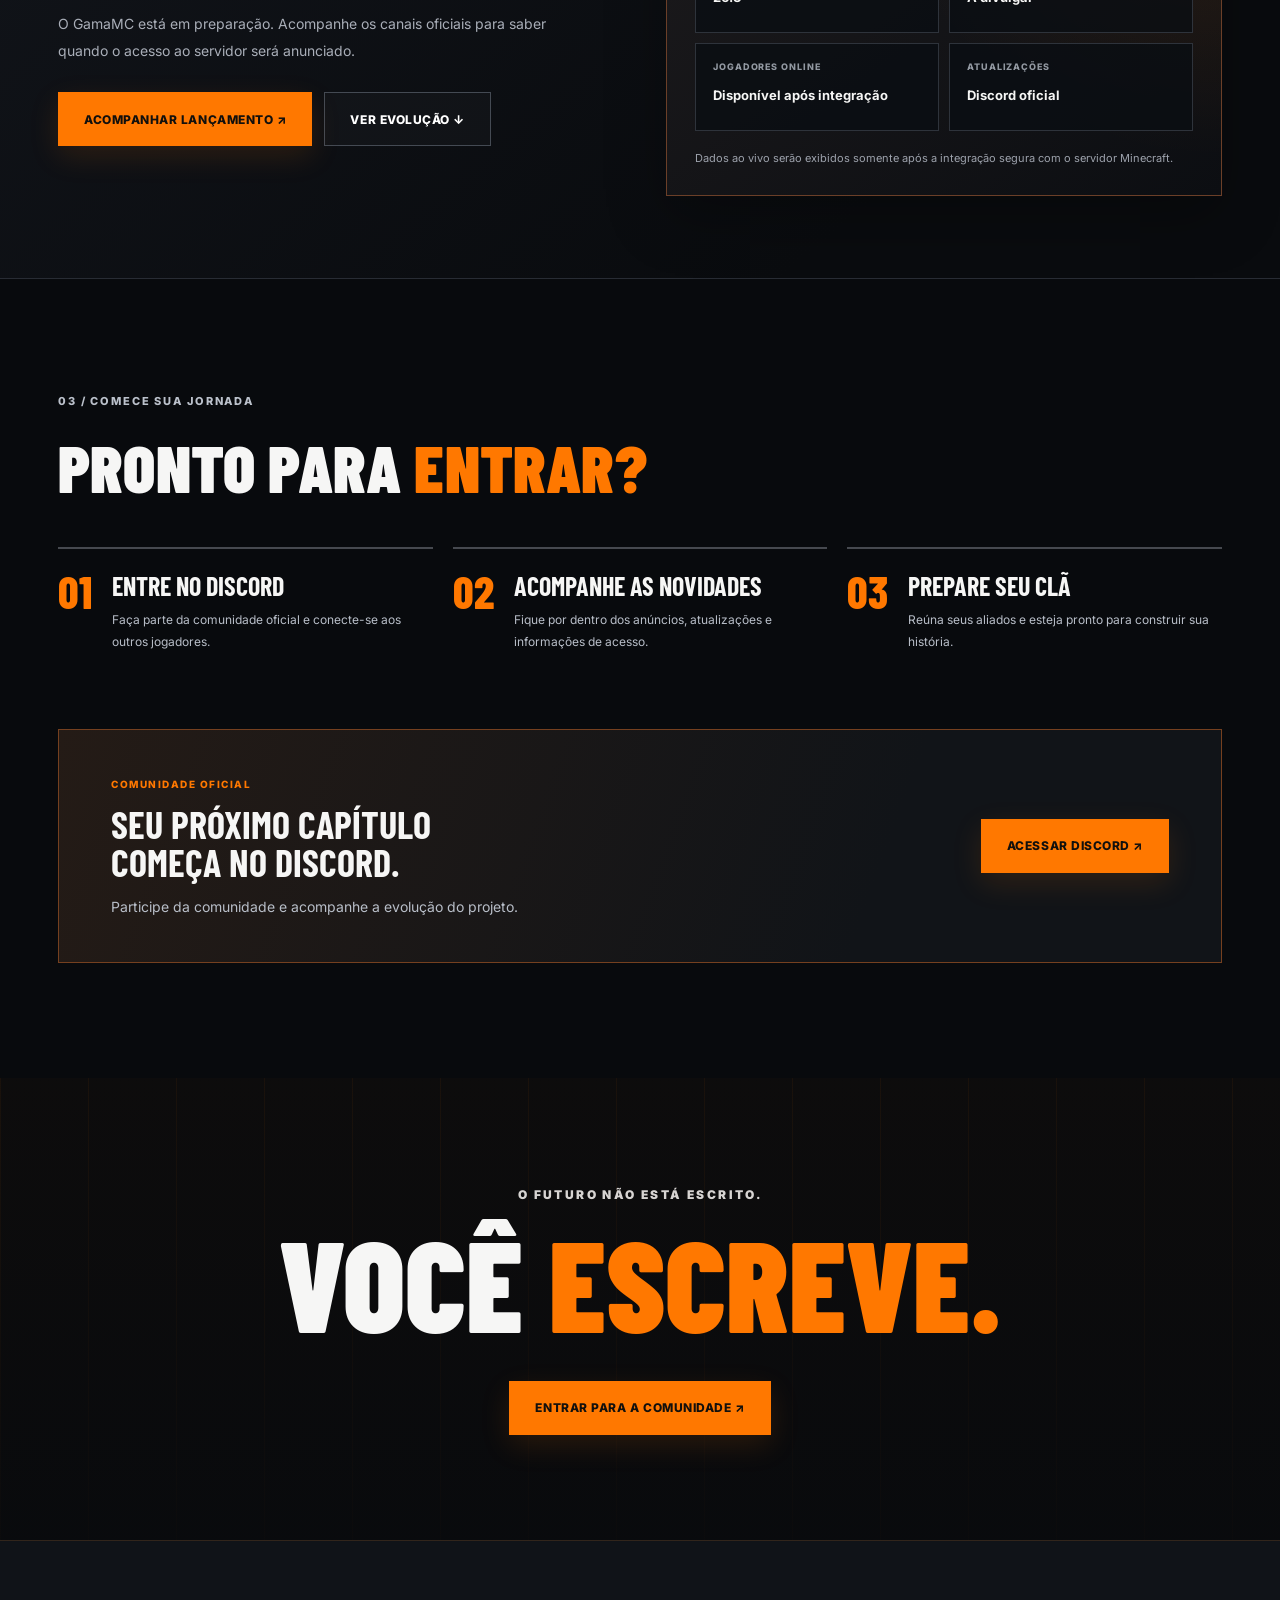
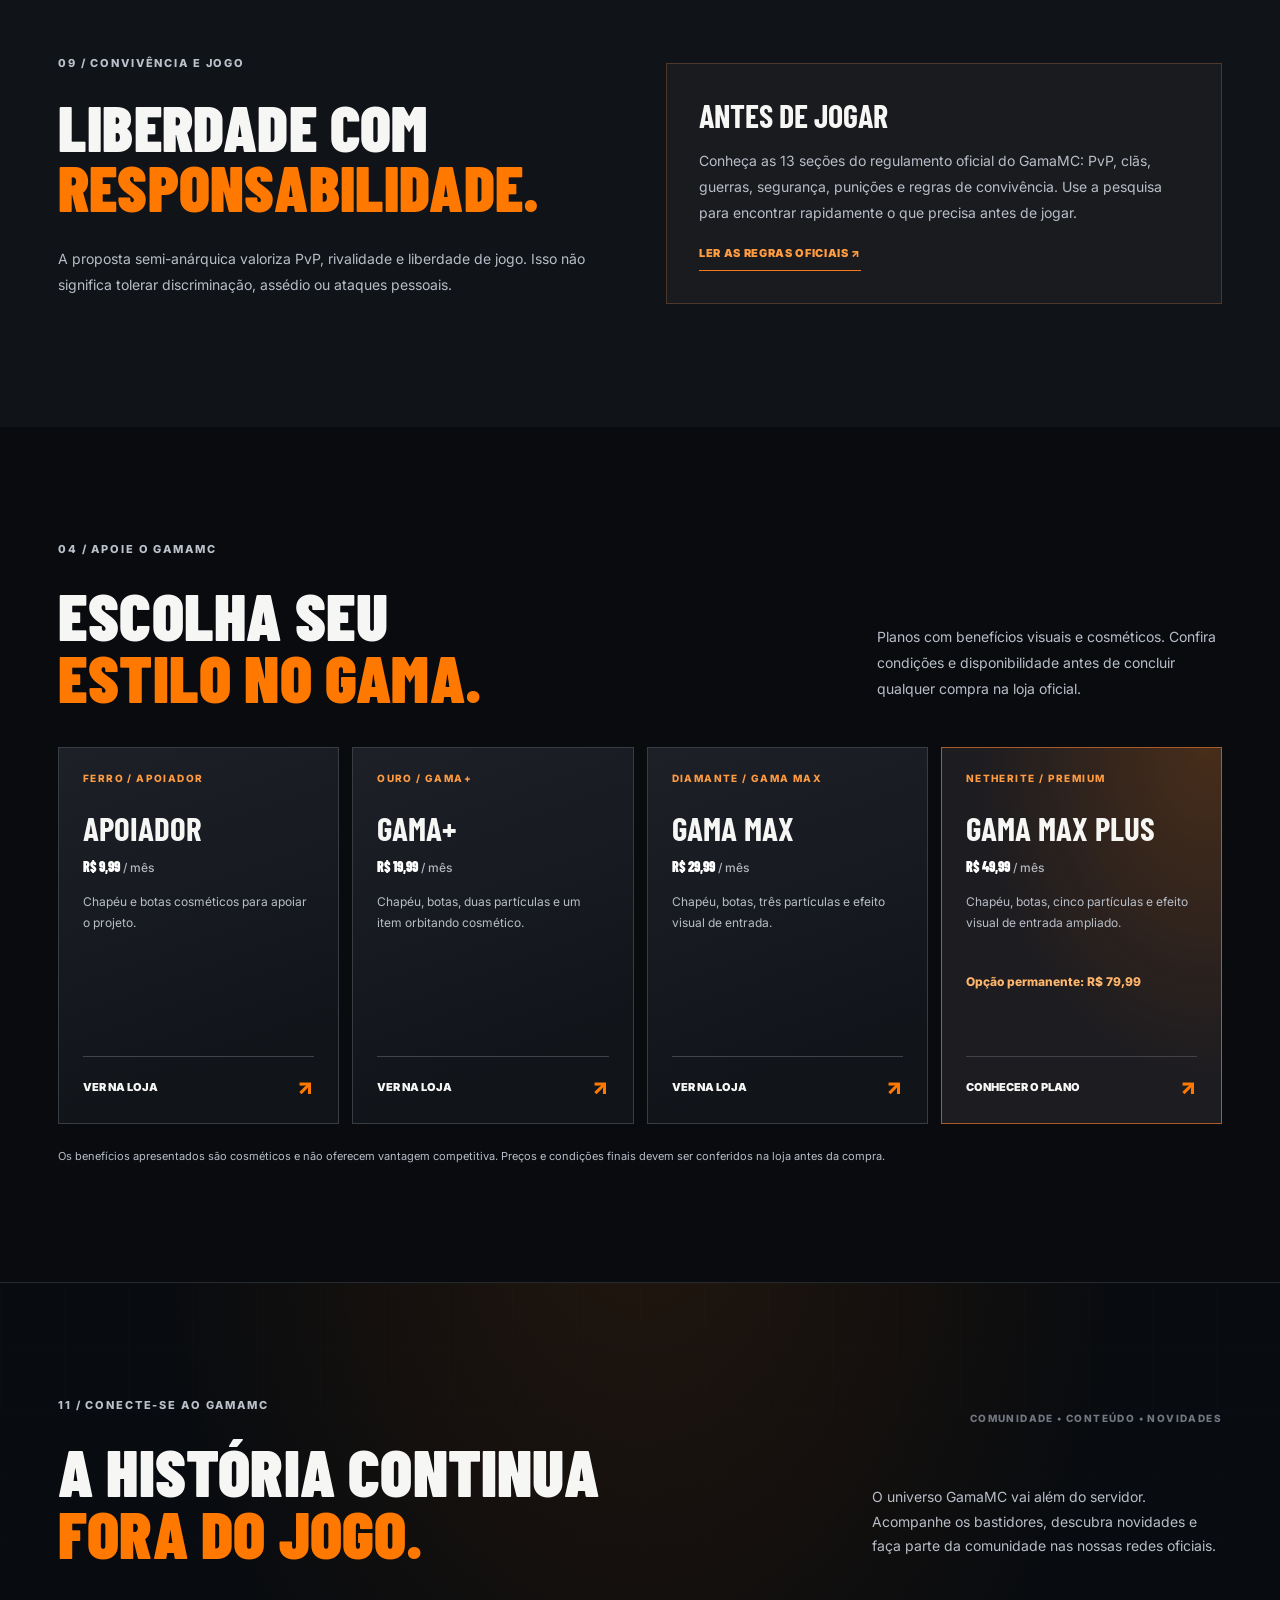
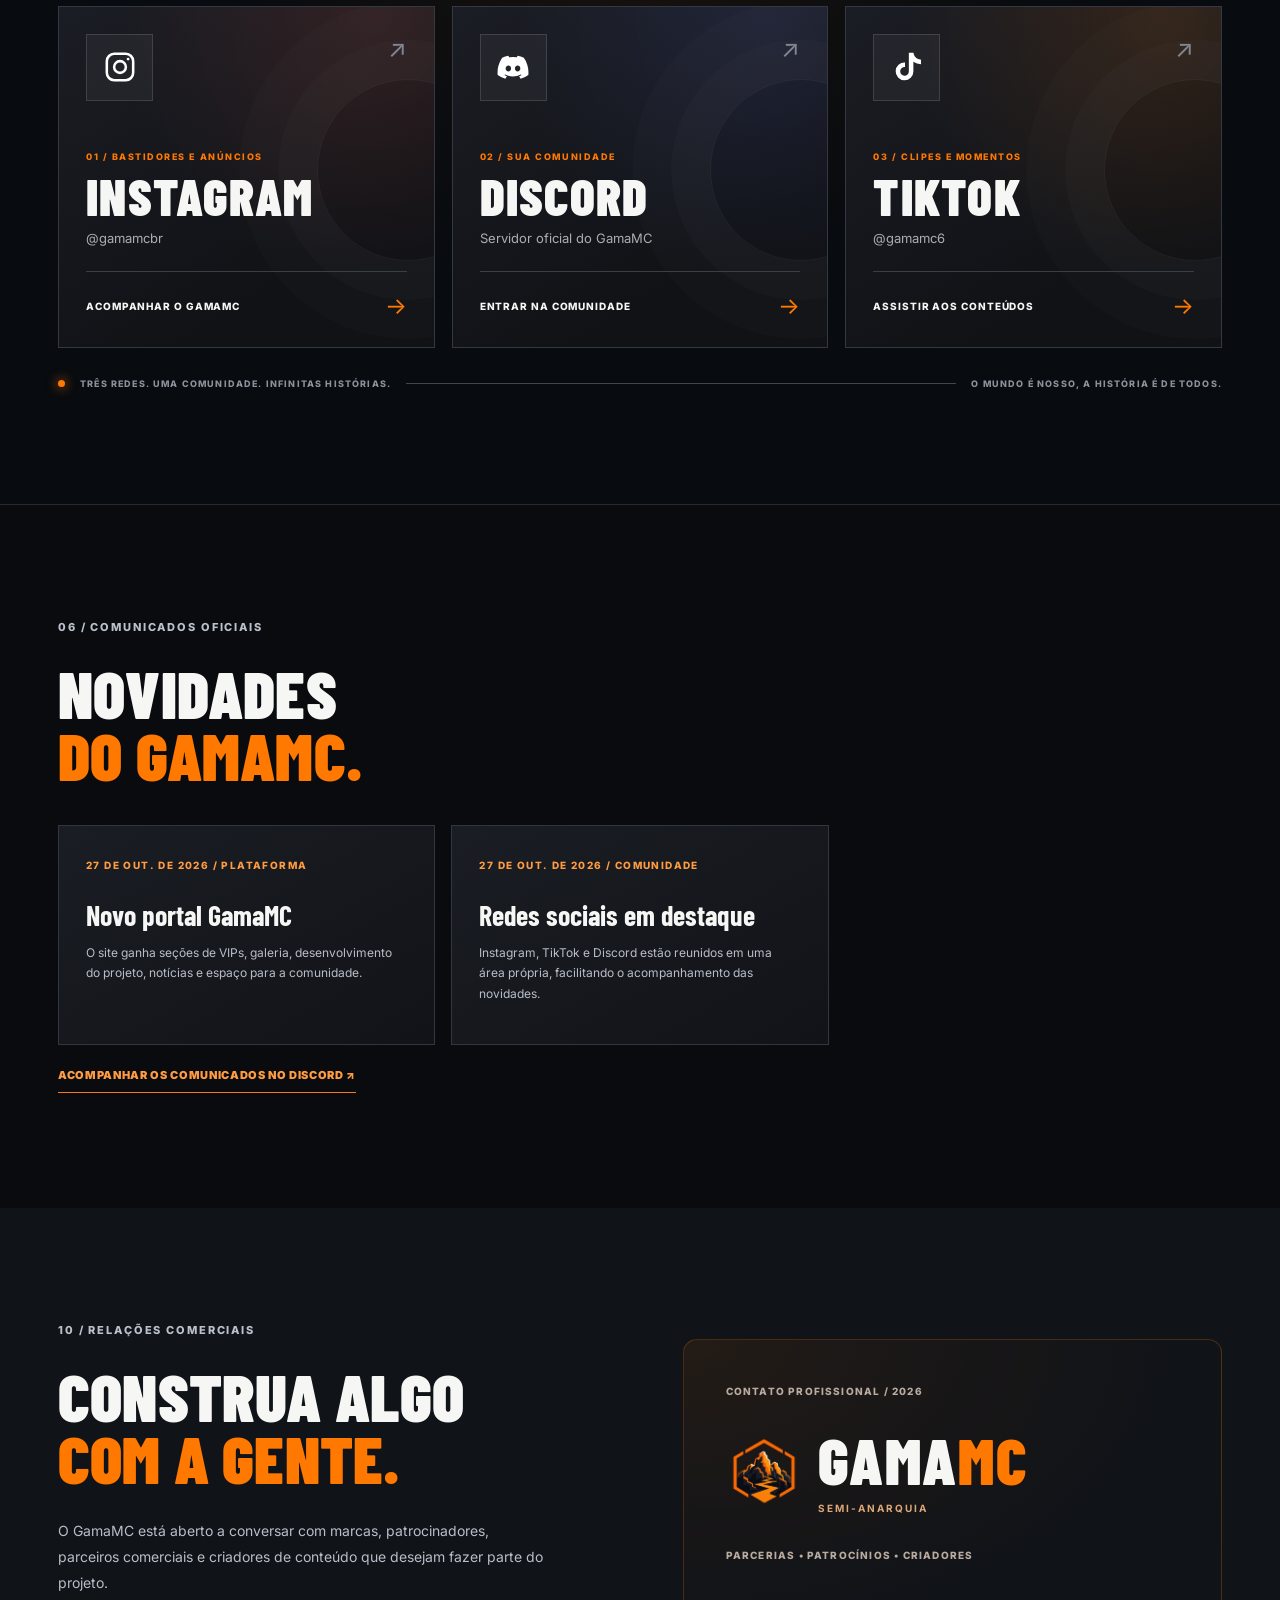
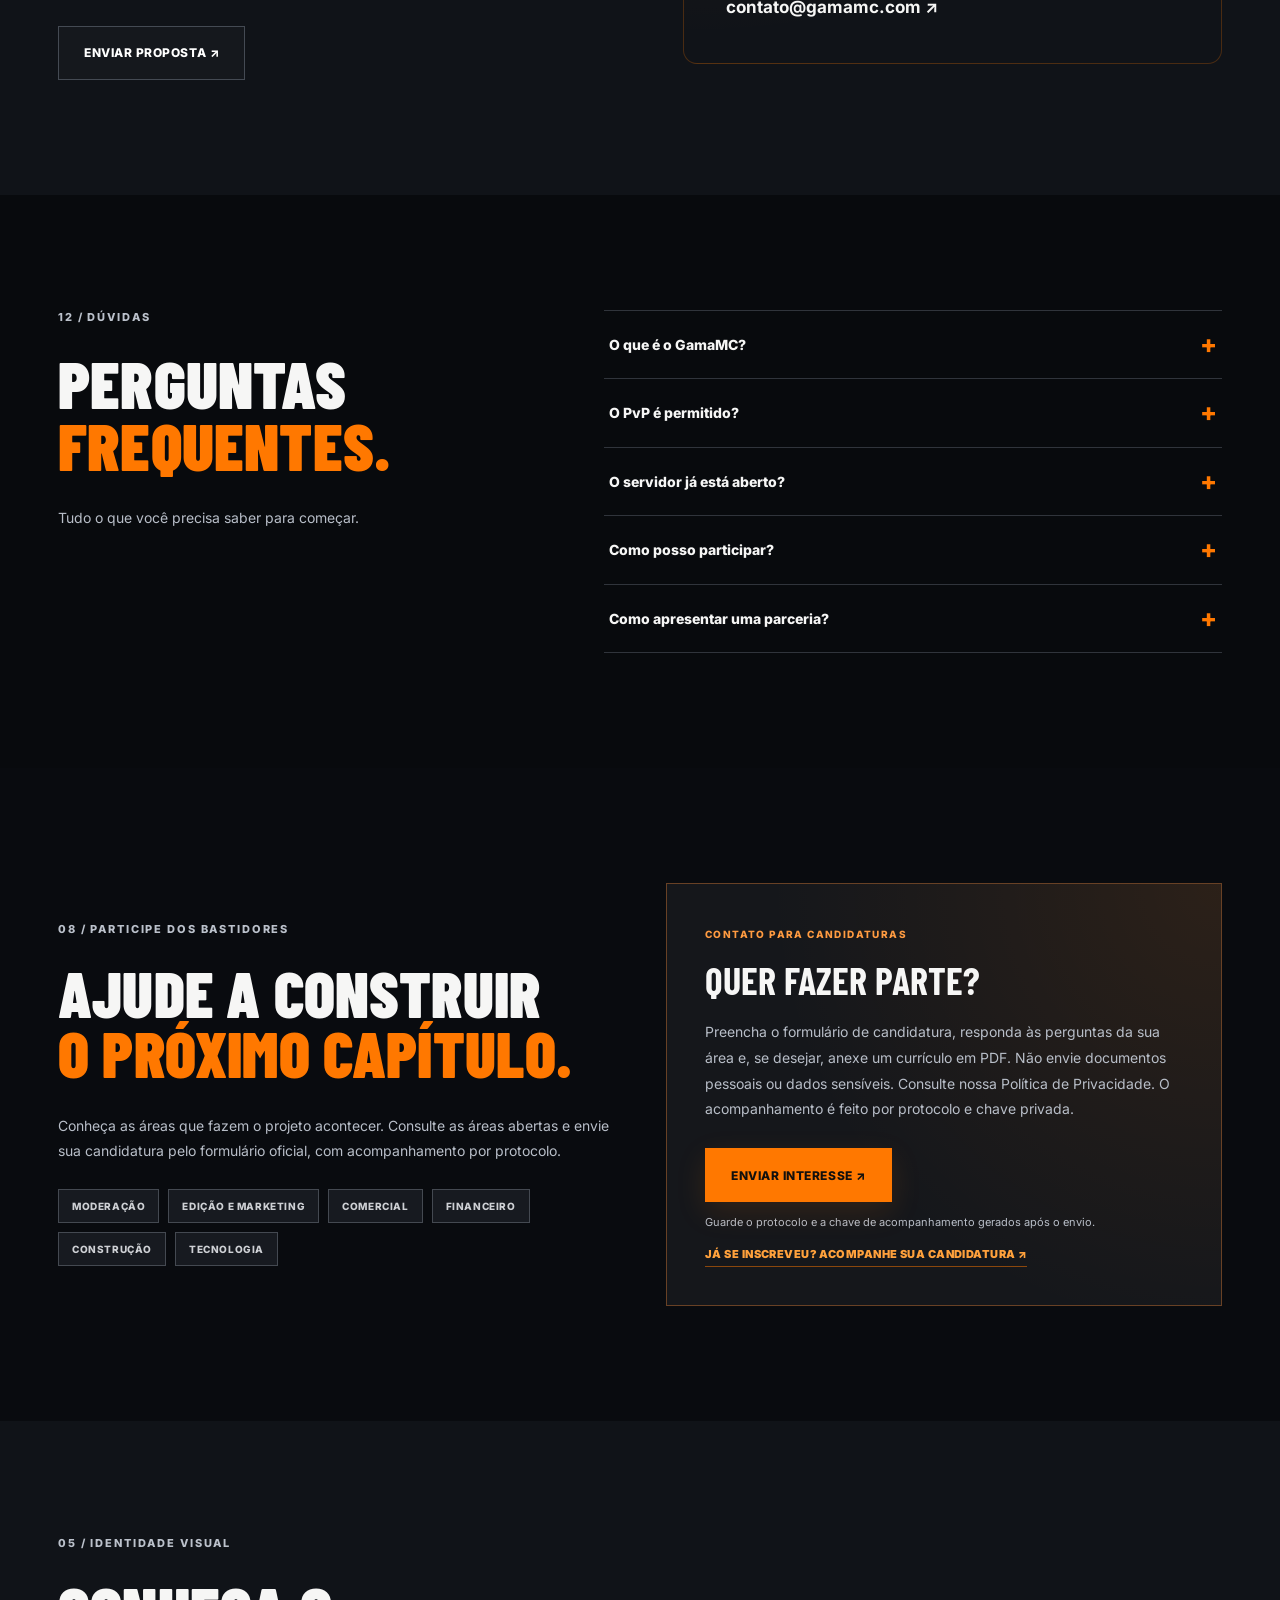
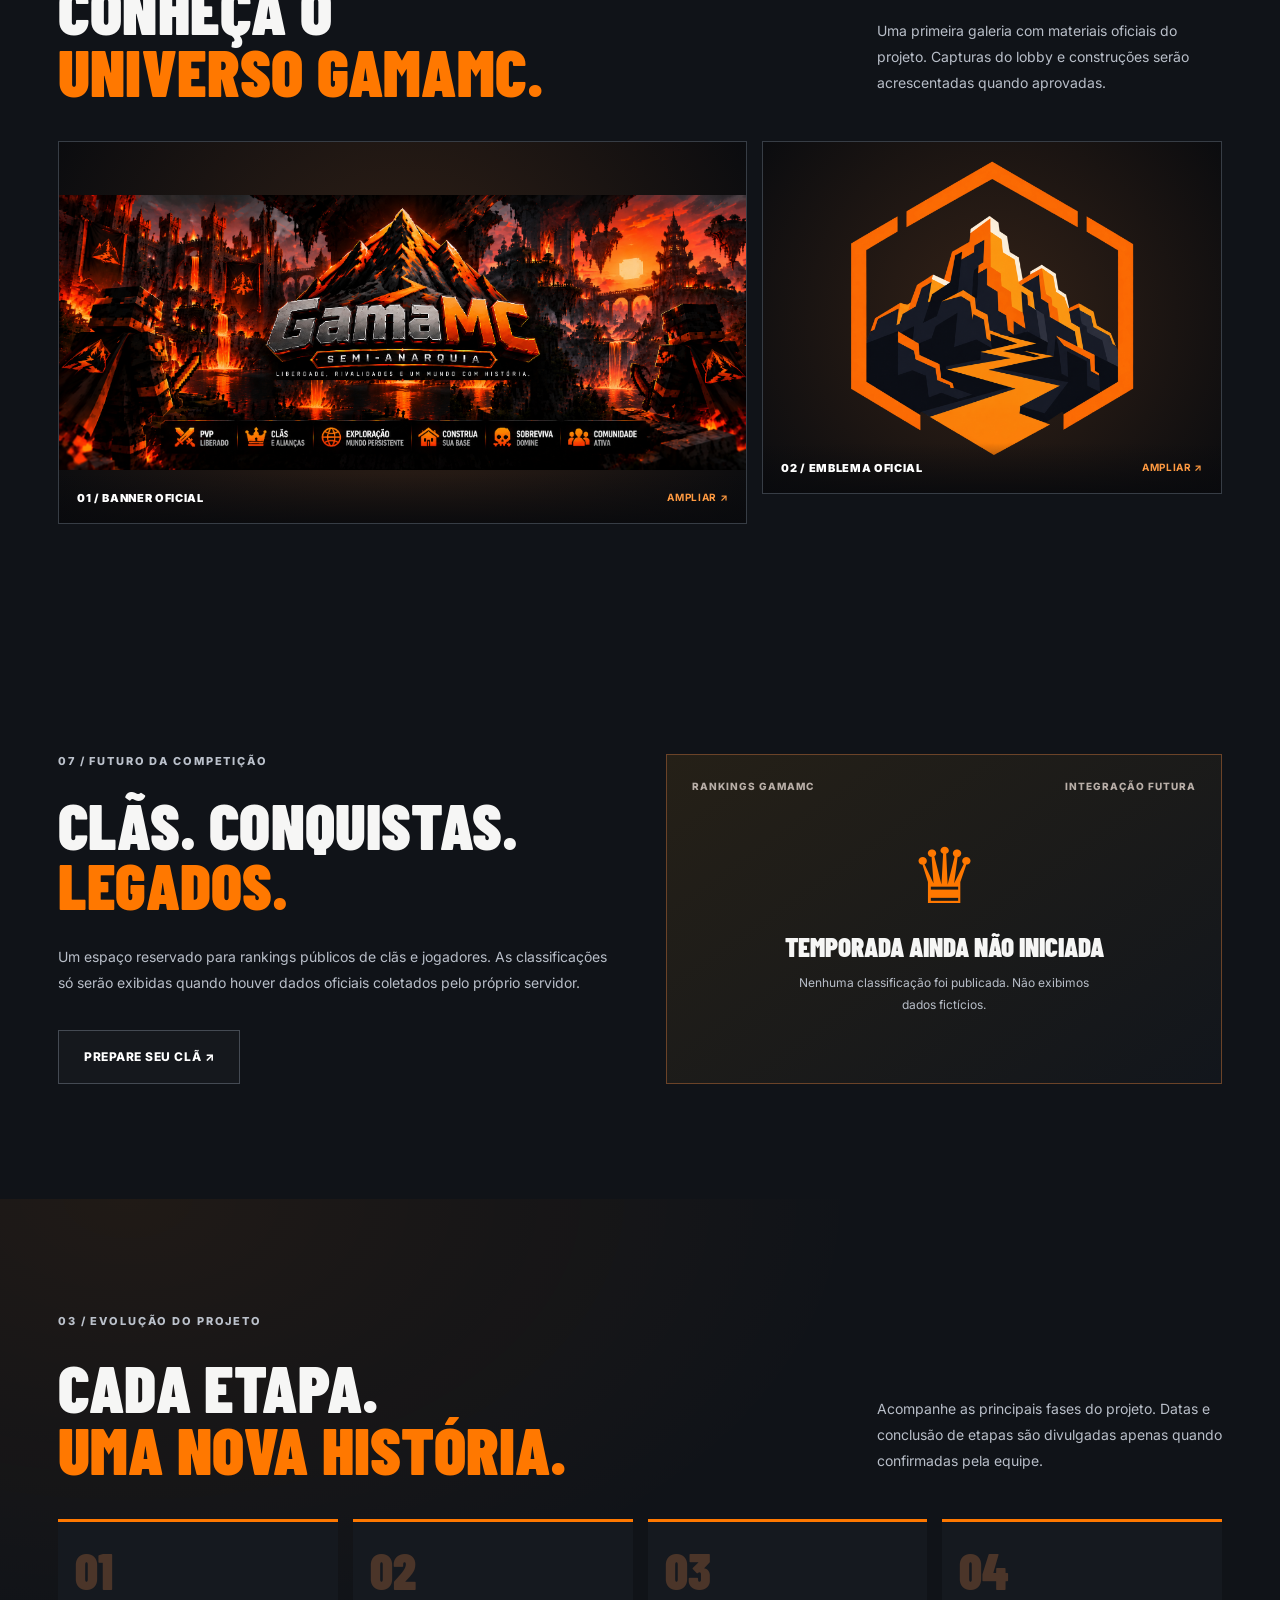
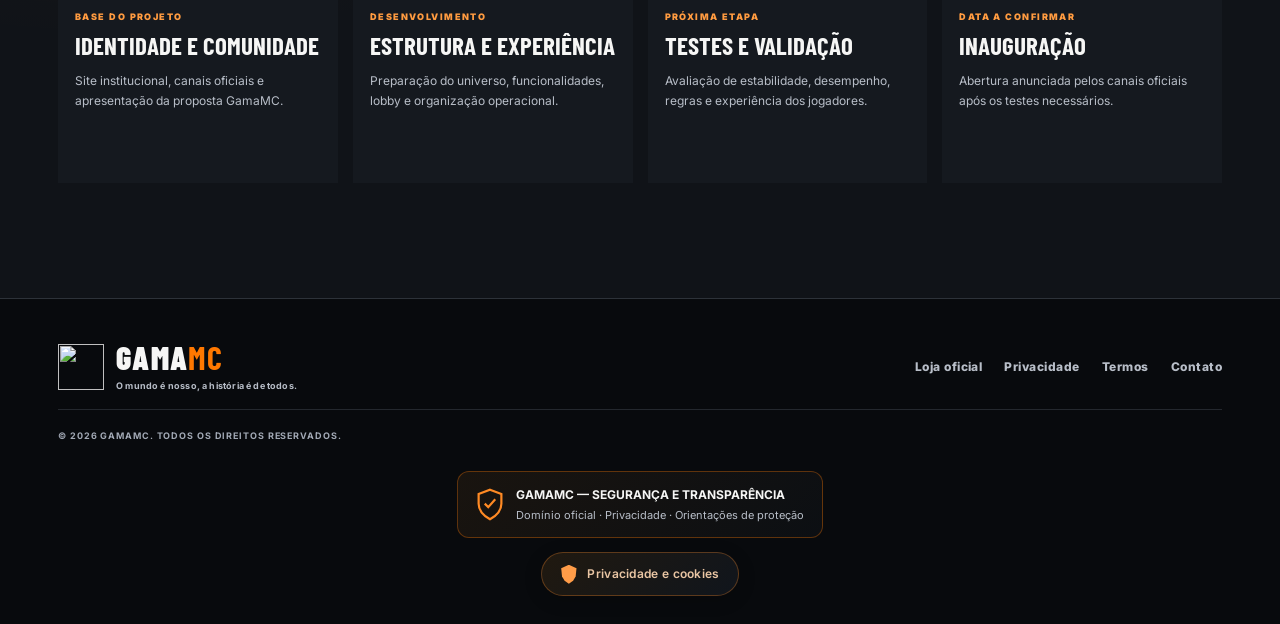
==== commit ef060b8c: "Standardize public footers on the GamaMC security page design" ====
--- a/index.html
+++ b/index.html
@@ -23,6 +23,7 @@
 
 <link rel="stylesheet" href="styles.css?v=visual-20261111-1"><link rel="stylesheet" href="portal.css">
 <link rel="stylesheet" href="legal.css"><link rel="stylesheet" href="visual-effects.css?v=20261104-fix1"><link rel="stylesheet" href="/security-badge.css">
+<link rel="stylesheet" href="/gama-footer.css?v=1">
 </head>
 <body>
 <div class="progress" id="progress"></div>
@@ -110,6 +111,26 @@
     <p class="proposal-feedback" id="proposal-feedback" role="status" aria-live="polite"></p>
   </div>
 </dialog>
-<footer class="footer"><div class="container"><div class="footer-main"><div class="brand footer-brand"><img src="/logo-gamamc.png" alt="Logo oficial do GamaMC"><span>GAMA<span class="accent">MC</span><small>O mundo é nosso, a história é de todos.</small></span></div><nav class="footer-links" aria-label="Links do rodapé"><div class="footer-group"><h3>Institucional</h3><a href="#sobre">O servidor</a><a href="#experiencia">Experiência</a><a href="#novidades">Novidades</a><a href="#parcerias">Parcerias</a><a href="#equipe">Recrutamento</a></div><div class="footer-group"><h3>Comunidade</h3><a href="#redes">Redes sociais</a><a href="https://www.instagram.com/gamamcbr/" target="_blank" rel="noopener noreferrer">Instagram ↗︎</a><a href="https://www.tiktok.com/@gamamc6" target="_blank" rel="noopener noreferrer">TikTok ↗︎</a><a href="https://discord.gg/cwuTtM74SW" target="_blank" rel="noopener noreferrer">Discord ↗︎</a></div><div class="footer-group"><h3>Informações legais</h3><a href="/politicas.html#privacidade">Privacidade</a><a href="/politicas.html#termos">Termos de serviço</a><a href="/politicas.html#reembolso">Reembolso</a><a href="/politicas.html#cookies">Cookies</a><a href="/politicas.html#contato">Atendimento e dados</a></div><div class="footer-group"><h3>Links úteis</h3><a href="https://gamamc.com/regras" target="_blank" rel="noopener noreferrer">Regras oficiais ↗︎</a><a href="https://gamamc.com/loja" target="_blank" rel="noopener noreferrer">VIPs / Loja ↗︎</a></div></nav></div><div class="footer-bottom"><span>© 2026 GAMAMC. TODOS OS DIREITOS RESERVADOS.</span><span>FEITO PARA QUEM CRIA SUA PRÓPRIA HISTÓRIA.</span></div></div><a class="security-badge" href="/seguranca" aria-label="GamaMC: segurança e transparência"><img src="/security-shield.svg" width="28" height="34" alt=""><span>GAMAMC — SEGURANÇA E TRANSPARÊNCIA<small>Domínio oficial · Privacidade · Orientações de proteção</small></span></a></footer>
+<footer class="gama-footer">
+  <div class="gama-footer-inner">
+    <div class="gama-footer-top">
+      <a class="gama-footer-brand" href="https://www.gamamc.com/" aria-label="GamaMC, página inicial">
+        <img src="/assets/logo-transparente.png" width="46" height="46" alt="" loading="lazy">
+        <span><span class="gama-footer-wordmark">GAMA<b>MC</b></span><small class="gama-footer-motto">O mundo é nosso, a história é de todos.</small></span>
+      </a>
+      <nav class="gama-footer-links" aria-label="Links do rodapé">
+        <a href="https://www.gamamc.com/loja">Loja oficial</a>
+        <a href="https://www.gamamc.com/politicas.html#privacidade">Privacidade</a>
+        <a href="https://www.gamamc.com/politicas.html#termos">Termos</a>
+        <a href="mailto:contato@gamamc.com">Contato</a>
+      </nav>
+    </div>
+    <p class="gama-footer-legal">© 2026 GAMAMC. TODOS OS DIREITOS RESERVADOS.</p>
+    <a class="gama-footer-security" href="https://www.gamamc.com/seguranca">
+      <img src="/security-shield.svg" width="28" height="34" alt="" loading="lazy">
+      <span>GAMAMC — SEGURANÇA E TRANSPARÊNCIA<small>Domínio oficial · Privacidade · Orientações de proteção</small></span>
+    </a>
+  </div>
+</footer>
 <script src="script.js?v=20261104-fix1"></script><script src="portal.js" defer></script>
-<script src="privacy.js" defer></script><script src="visual-effects.js?v=20261104-fix1" defer></script><p class="trustedsite-note">gamamc.com possui certificação TrustedSite.</p></body></html>
+<script src="/privacy.js?v=20261119" defer></script><script src="visual-effects.js?v=20261104-fix1" defer></script></body></html>
--- a/gama-footer.css
+++ b/gama-footer.css
@@ -0,0 +1,55 @@
+@import url('/fonts/site-fonts.css');
+
+footer.gama-footer {
+  box-sizing: border-box;
+  display: block;
+  margin: 0;
+  padding: 42px 0 28px;
+  border: 0;
+  border-top: 1px solid #2d3239;
+  background: #080a0d;
+  color: #b8bec8;
+  text-align: left;
+  font: 400 14px/1.5 Inter, Arial, sans-serif;
+}
+.gama-footer *, .gama-footer *::before { box-sizing: border-box; }
+.gama-footer .gama-footer-inner { max-width: 1220px; margin: 0 auto; padding: 0 28px; }
+.gama-footer .gama-footer-top { display: flex; flex-wrap: wrap; align-items: center; justify-content: space-between; gap: 18px 30px; }
+.gama-footer a { color: inherit; text-decoration: none; }
+.gama-footer .gama-footer-brand { display: flex; align-items: center; gap: 12px; min-width: 0; color: #f6f6f5; }
+.gama-footer .gama-footer-brand img { display: block; width: 46px; height: 46px; object-fit: contain; flex: 0 0 auto; }
+.gama-footer .gama-footer-wordmark { display: block; font: 900 32px/1 'Barlow Condensed', Impact, 'Arial Narrow', sans-serif; letter-spacing: .04em; }
+.gama-footer .gama-footer-wordmark b { color: #ff7800; }
+.gama-footer .gama-footer-motto { display: block; margin-top: 6px; color: #b8bec8; font-size: 9px; font-weight: 700; letter-spacing: .02em; }
+.gama-footer .gama-footer-links { display: flex; flex-wrap: wrap; gap: 0 22px; }
+.gama-footer .gama-footer-links a { display: inline-flex; align-items: center; min-height: 44px; font-size: 12px; font-weight: 800; letter-spacing: .04em; white-space: nowrap; }
+.gama-footer .gama-footer-links a:hover { color: #ff9d3c; }
+.gama-footer .gama-footer-legal { margin: 17px 0 0; padding-top: 19px; border-top: 1px solid #24282e; color: #a2a9b5; font-size: 9px; font-weight: 700; letter-spacing: .1em; }
+.gama-footer .gama-footer-security { display: flex; align-items: center; gap: 12px; width: fit-content; max-width: 100%; margin: 28px auto 0; padding: 14px 18px; border: 1px solid #ff780055; border-radius: 12px; background: linear-gradient(135deg,#19140f,#0c0f13); color: #f6f6f5; font-size: 12px; font-weight: 700; }
+.gama-footer .gama-footer-security img { display: block; flex: 0 0 28px; width: 28px; height: 34px; object-fit: contain; }
+.gama-footer .gama-footer-security small { display: block; margin-top: 3px; color: #b8bec8; font-size: 11px; font-weight: 400; }
+.gama-footer .gama-footer-security:hover { border-color: #ff9d3c; }
+.gama-footer .privacy-settings { display: flex; align-items: center; justify-content: center; gap: 10px; min-height: 44px; max-width: 100%; margin: 14px auto 0; padding: 10px 18px; border: 1px solid #ff8c294d; border-radius: 999px; background: linear-gradient(135deg,#201910,#10151c); color: #eac6a4; font: 600 12px/1.4 Inter,Arial,sans-serif; letter-spacing: .025em; cursor: pointer; }
+.gama-footer .privacy-settings::before { content: ''; flex: 0 0 17px; width: 17px; height: 19px; background: #ff9c48; clip-path: polygon(50% 0,95% 18%,90% 62%,75% 84%,50% 100%,25% 84%,10% 62%,5% 18%); }
+.gama-footer .privacy-settings:hover { background: #302116; border-color: #ff9b48; color: #fff; }
+.gama-footer :is(a,button):focus-visible { outline: 2px solid #ffad62; outline-offset: 4px; }
+body > .privacy-notice { box-sizing: border-box; position: fixed; z-index: 150; bottom: 16px; left: 16px; right: 16px; max-width: 480px; max-height: 65vh; overflow: auto; padding: 22px; border: 1px solid #765033; border-top: 3px solid #ff8b24; border-radius: 16px; background: linear-gradient(140deg,#1c2028,#0d1118); color: #f6f6f5; box-shadow: 0 20px 65px #0009; font: 14px/1.6 Inter,Arial,sans-serif; }
+body > .privacy-notice[hidden] { display: none; }
+body > .privacy-notice strong { color: #ffb26a; }
+body > .privacy-notice p { margin: 10px 0 16px; color: #c0c6d0; }
+body > .privacy-notice a { color: #ffad62; text-decoration: underline; }
+body > .privacy-notice button { min-height: 44px; padding: 8px 14px; border: 1px solid #ff9a39; border-radius: 9px; background: #ff8a17; color: #15100b; font: 700 12px/1.4 Inter,Arial,sans-serif; cursor: pointer; }
+@media (max-width: 760px) {
+  footer.gama-footer { padding-top: 40px; }
+  .gama-footer .gama-footer-inner { padding-inline: 20px; }
+  .gama-footer .gama-footer-top { flex-direction: column; align-items: flex-start; gap: 17px; }
+  .gama-footer .gama-footer-wordmark { font-size: 29px; }
+  .gama-footer .gama-footer-links { width: 100%; gap: 0 clamp(10px,4.6vw,22px); }
+  .gama-footer .gama-footer-legal { margin-top: 18px; }
+  .gama-footer .gama-footer-security { width: 100%; }
+}
+@media (max-width: 360px) {
+  .gama-footer .gama-footer-inner { padding-inline: 16px; }
+  .gama-footer .gama-footer-links { column-gap: 10px; }
+  .gama-footer .gama-footer-links a { font-size: 11px; letter-spacing: .02em; }
+}
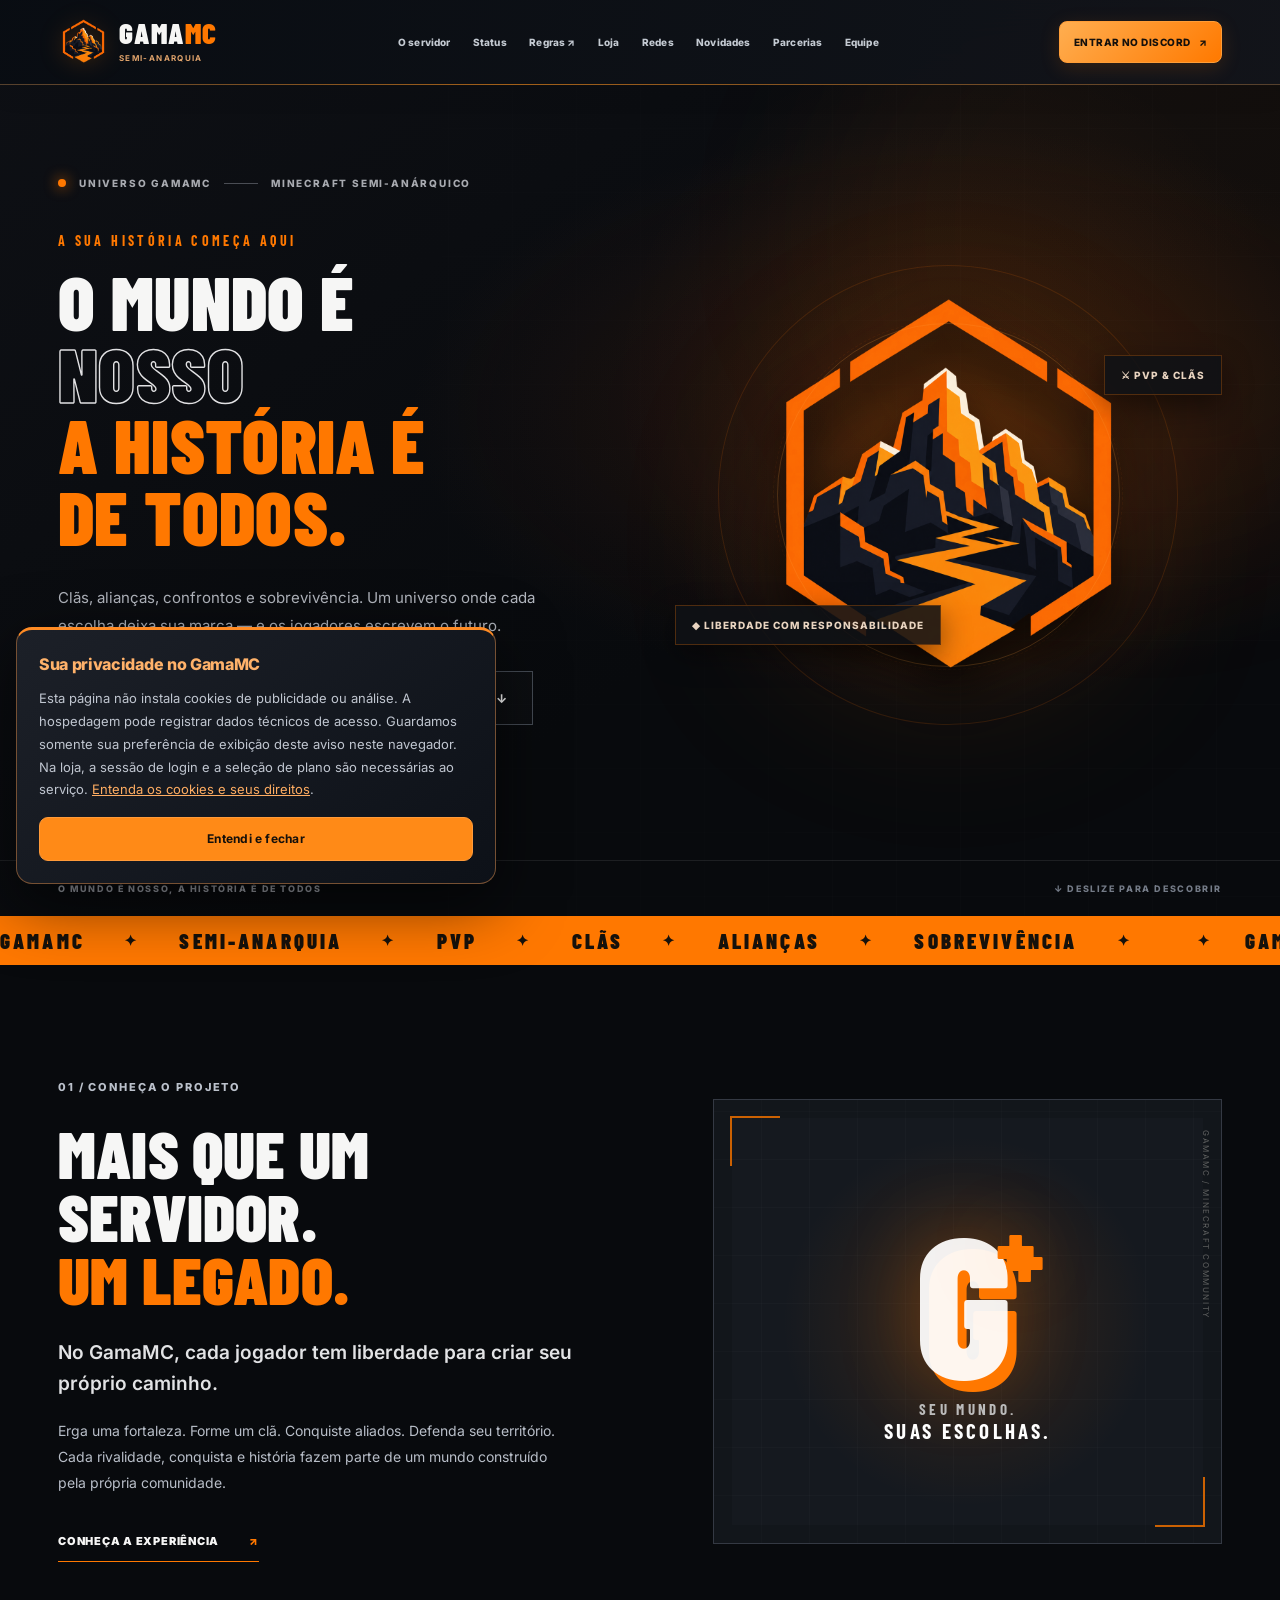
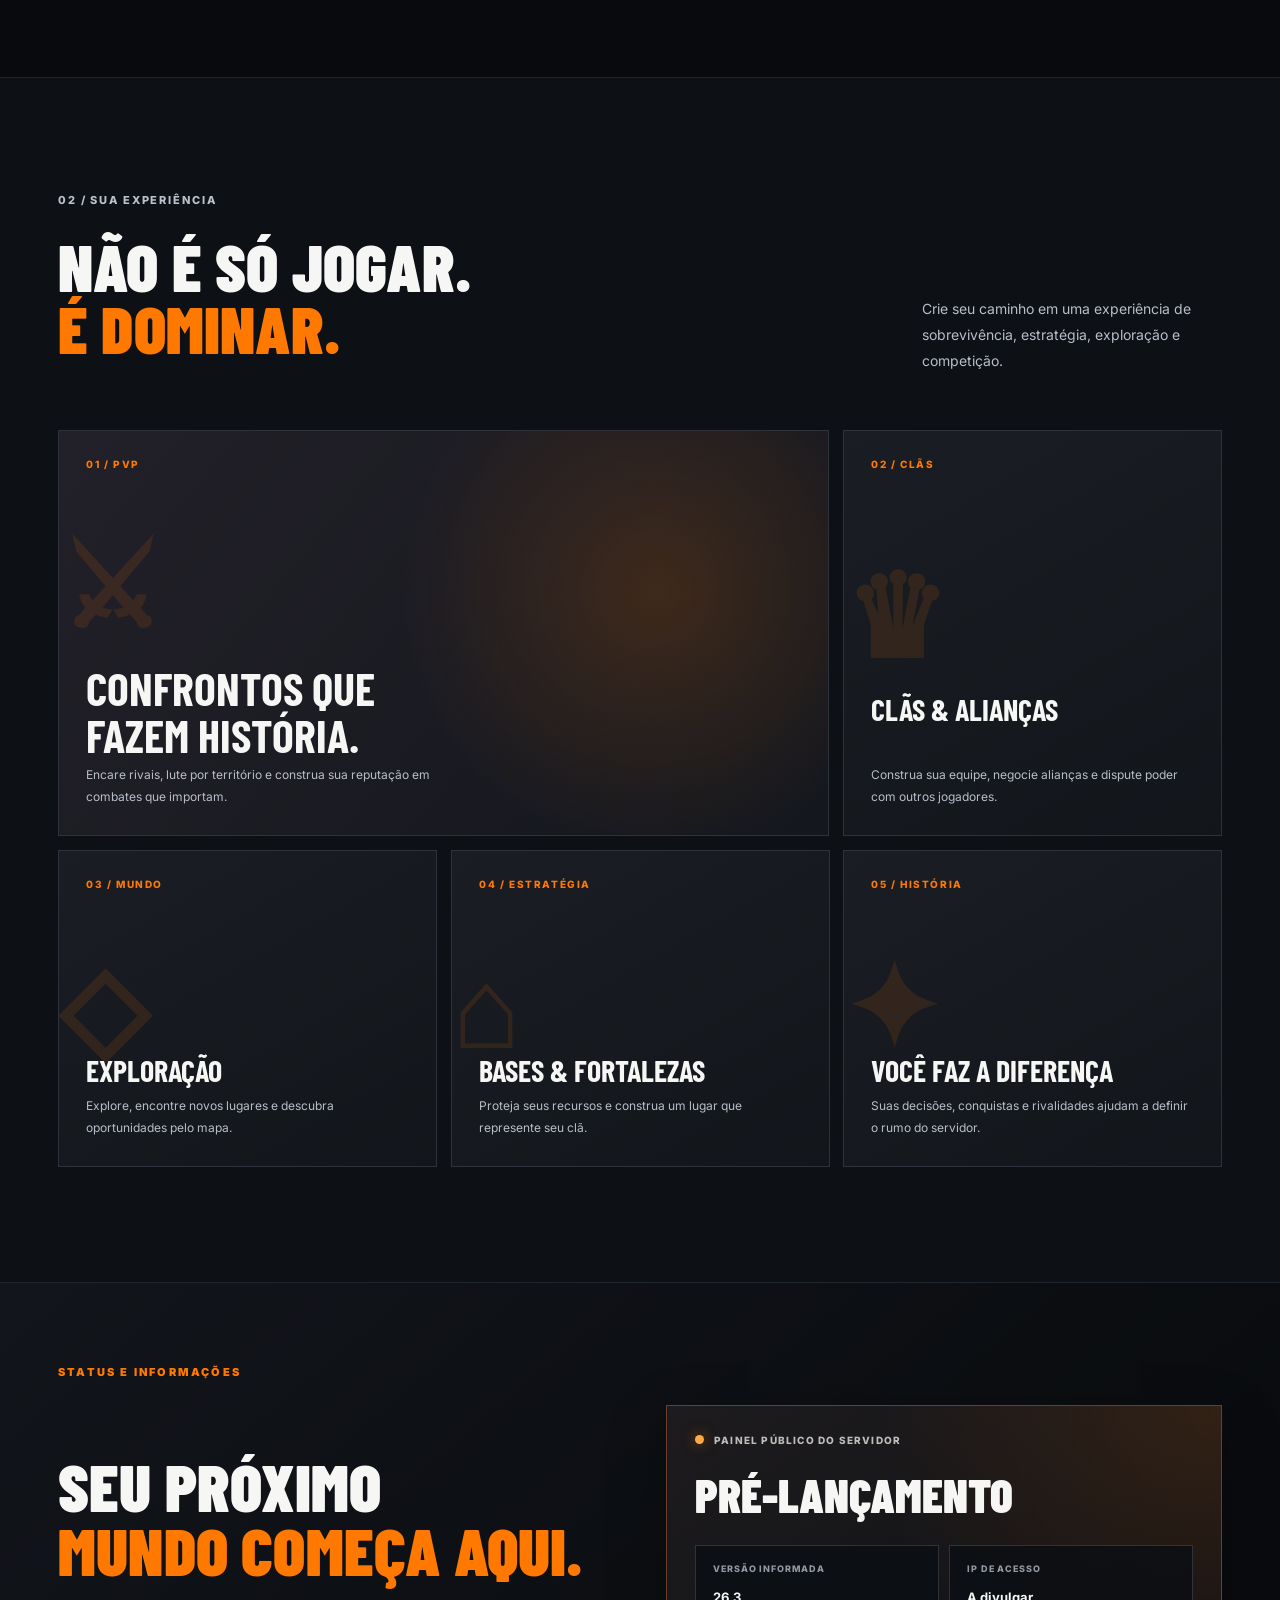
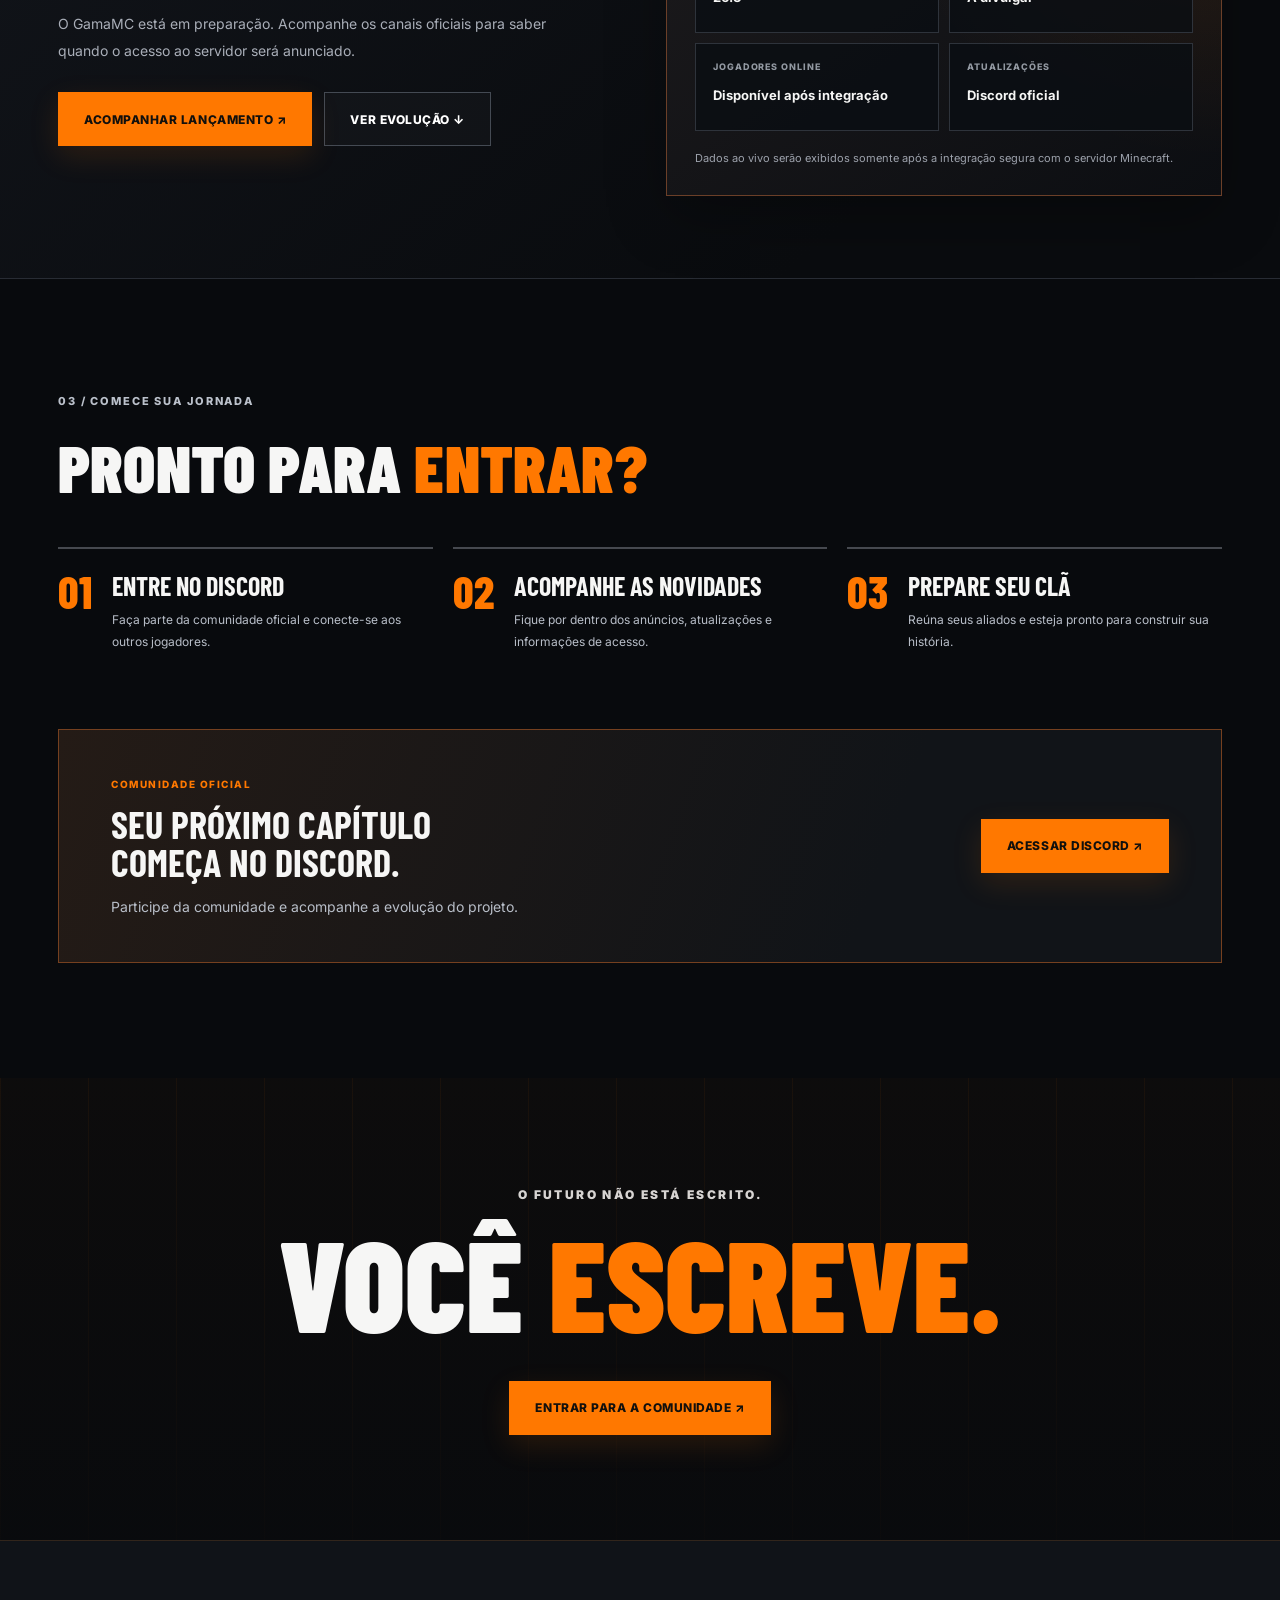
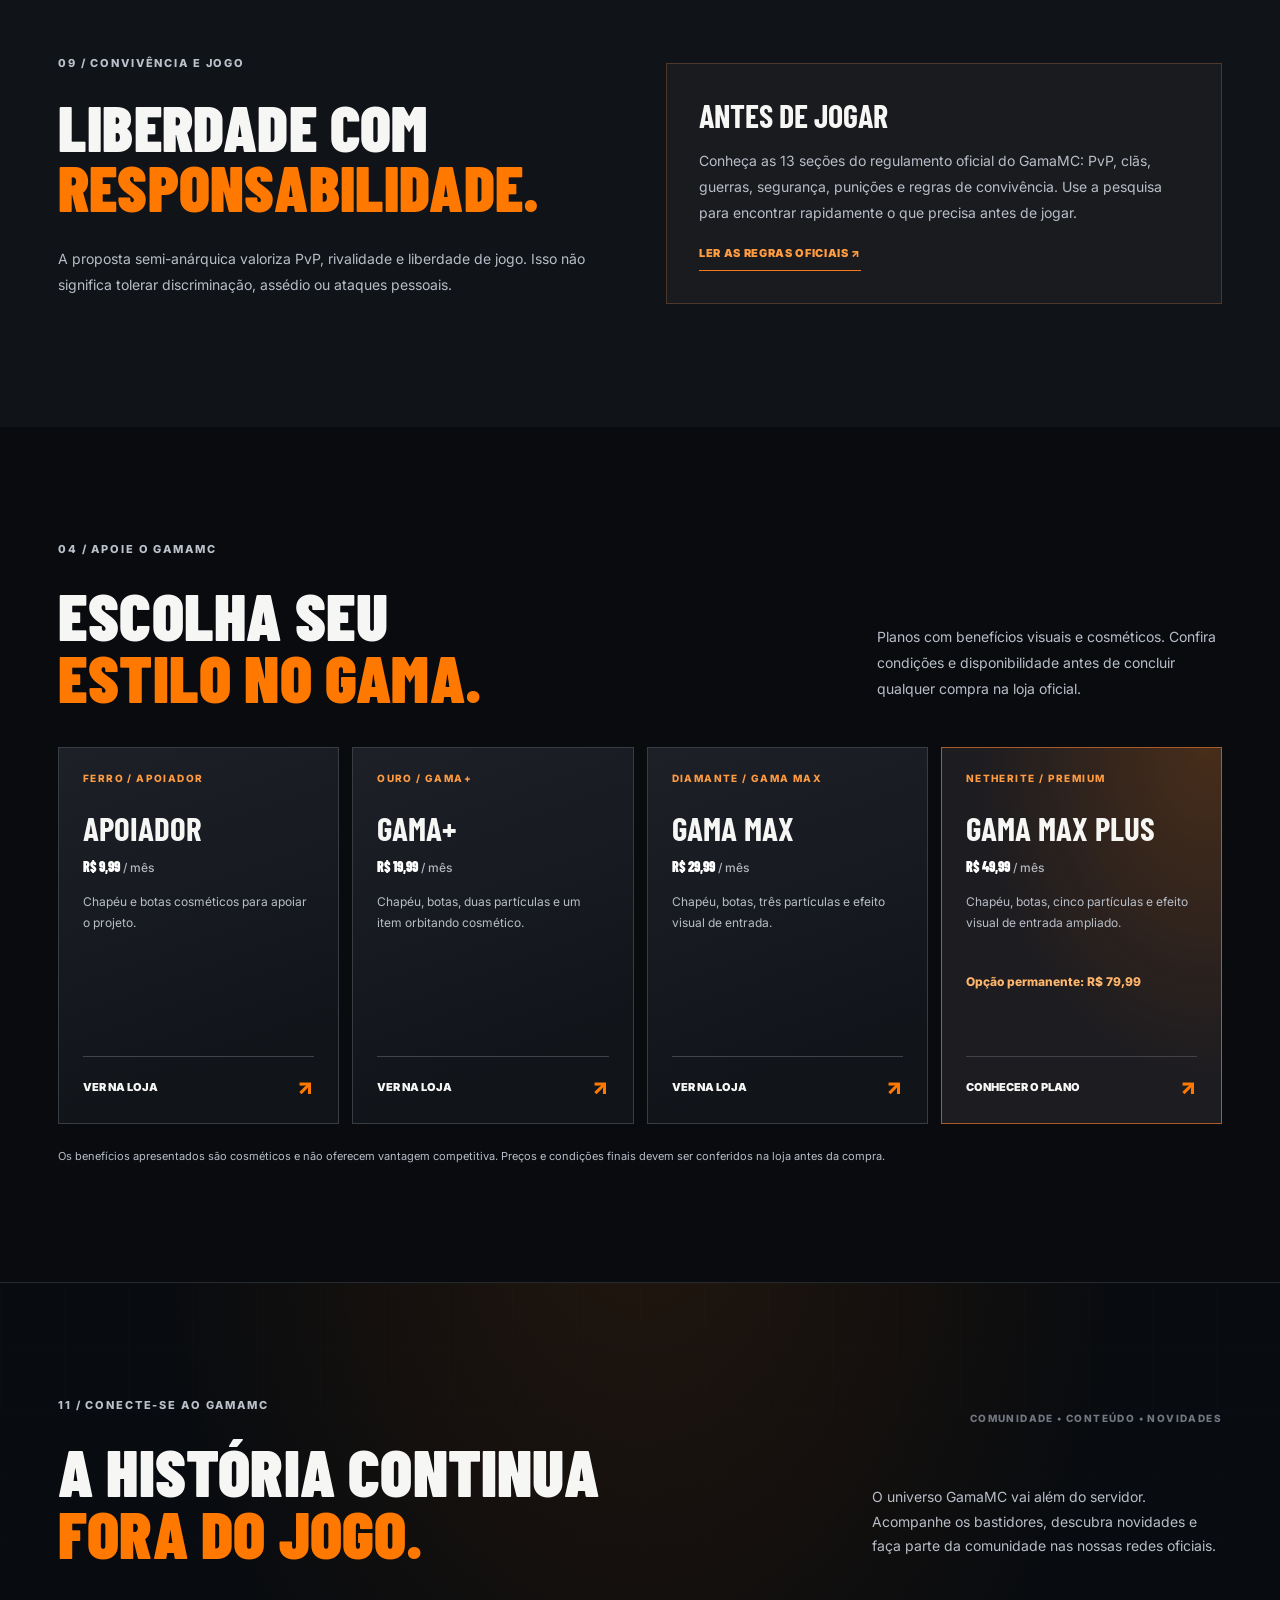
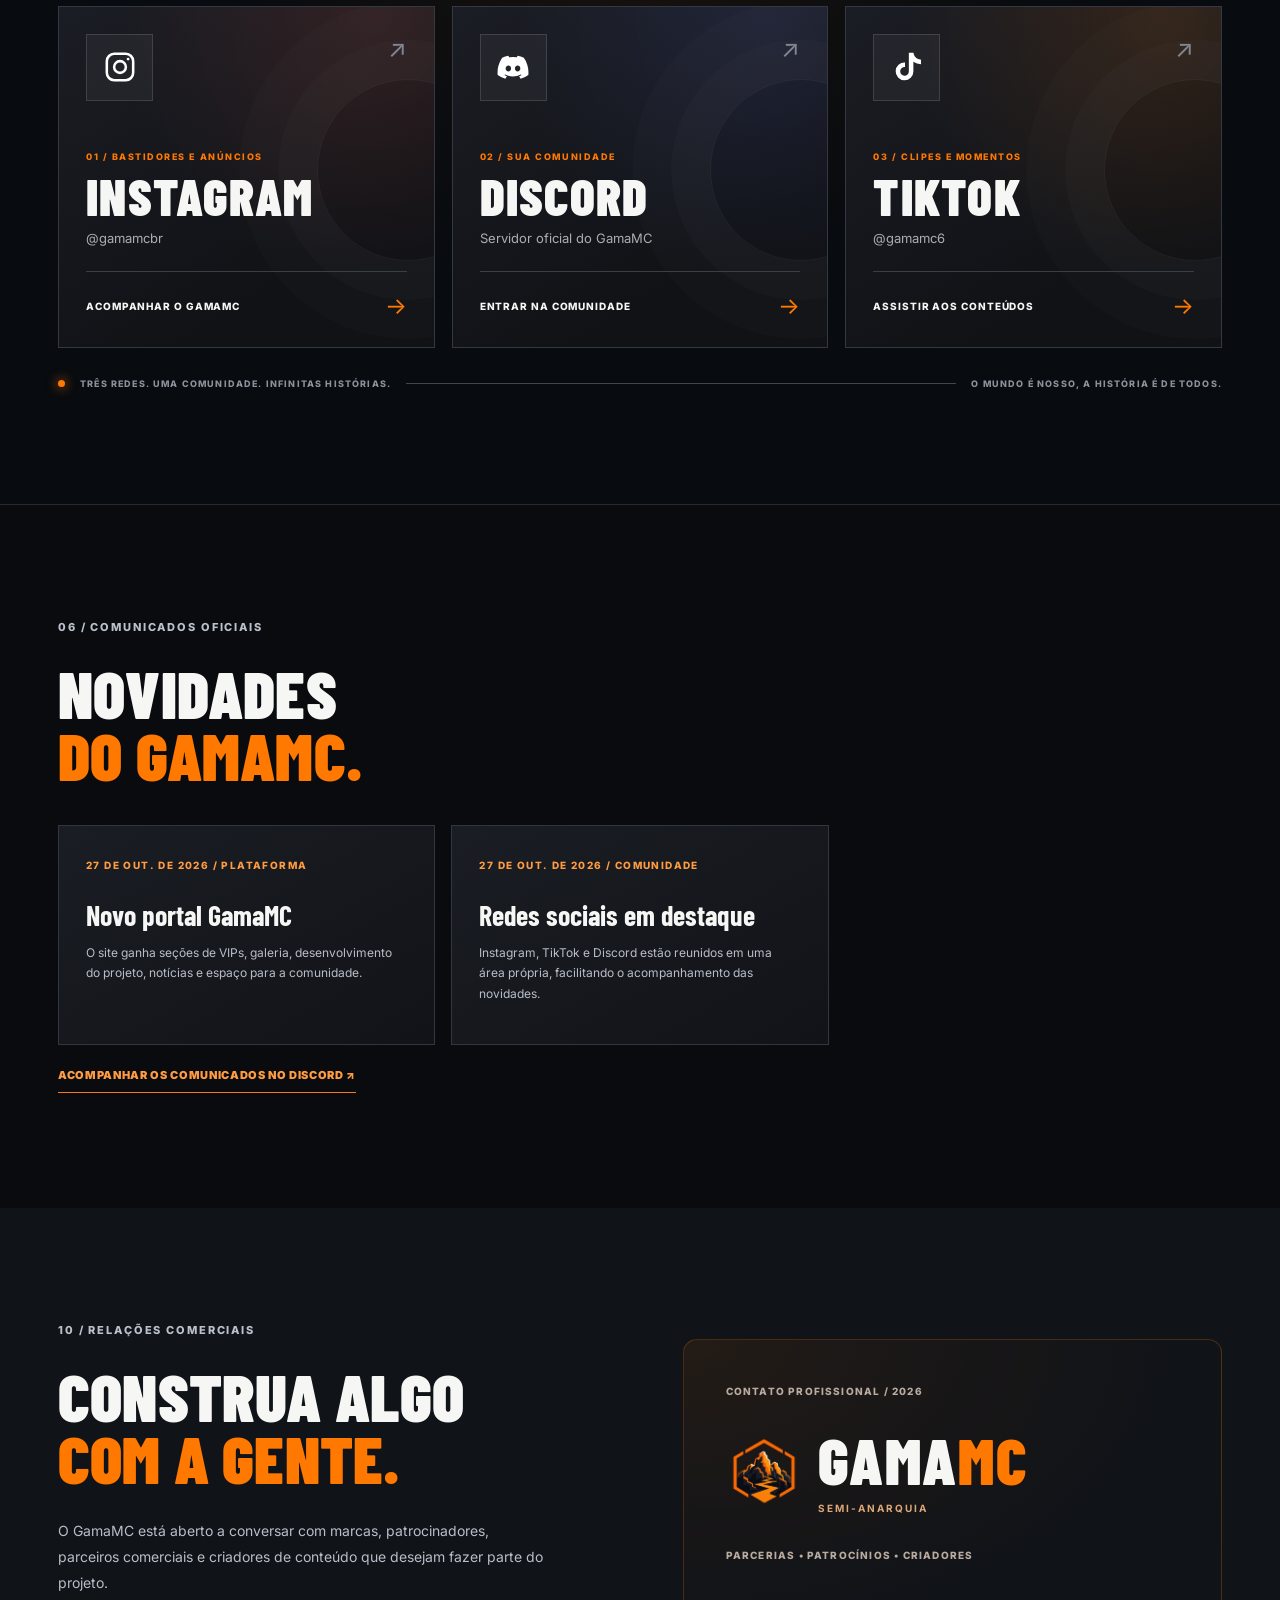
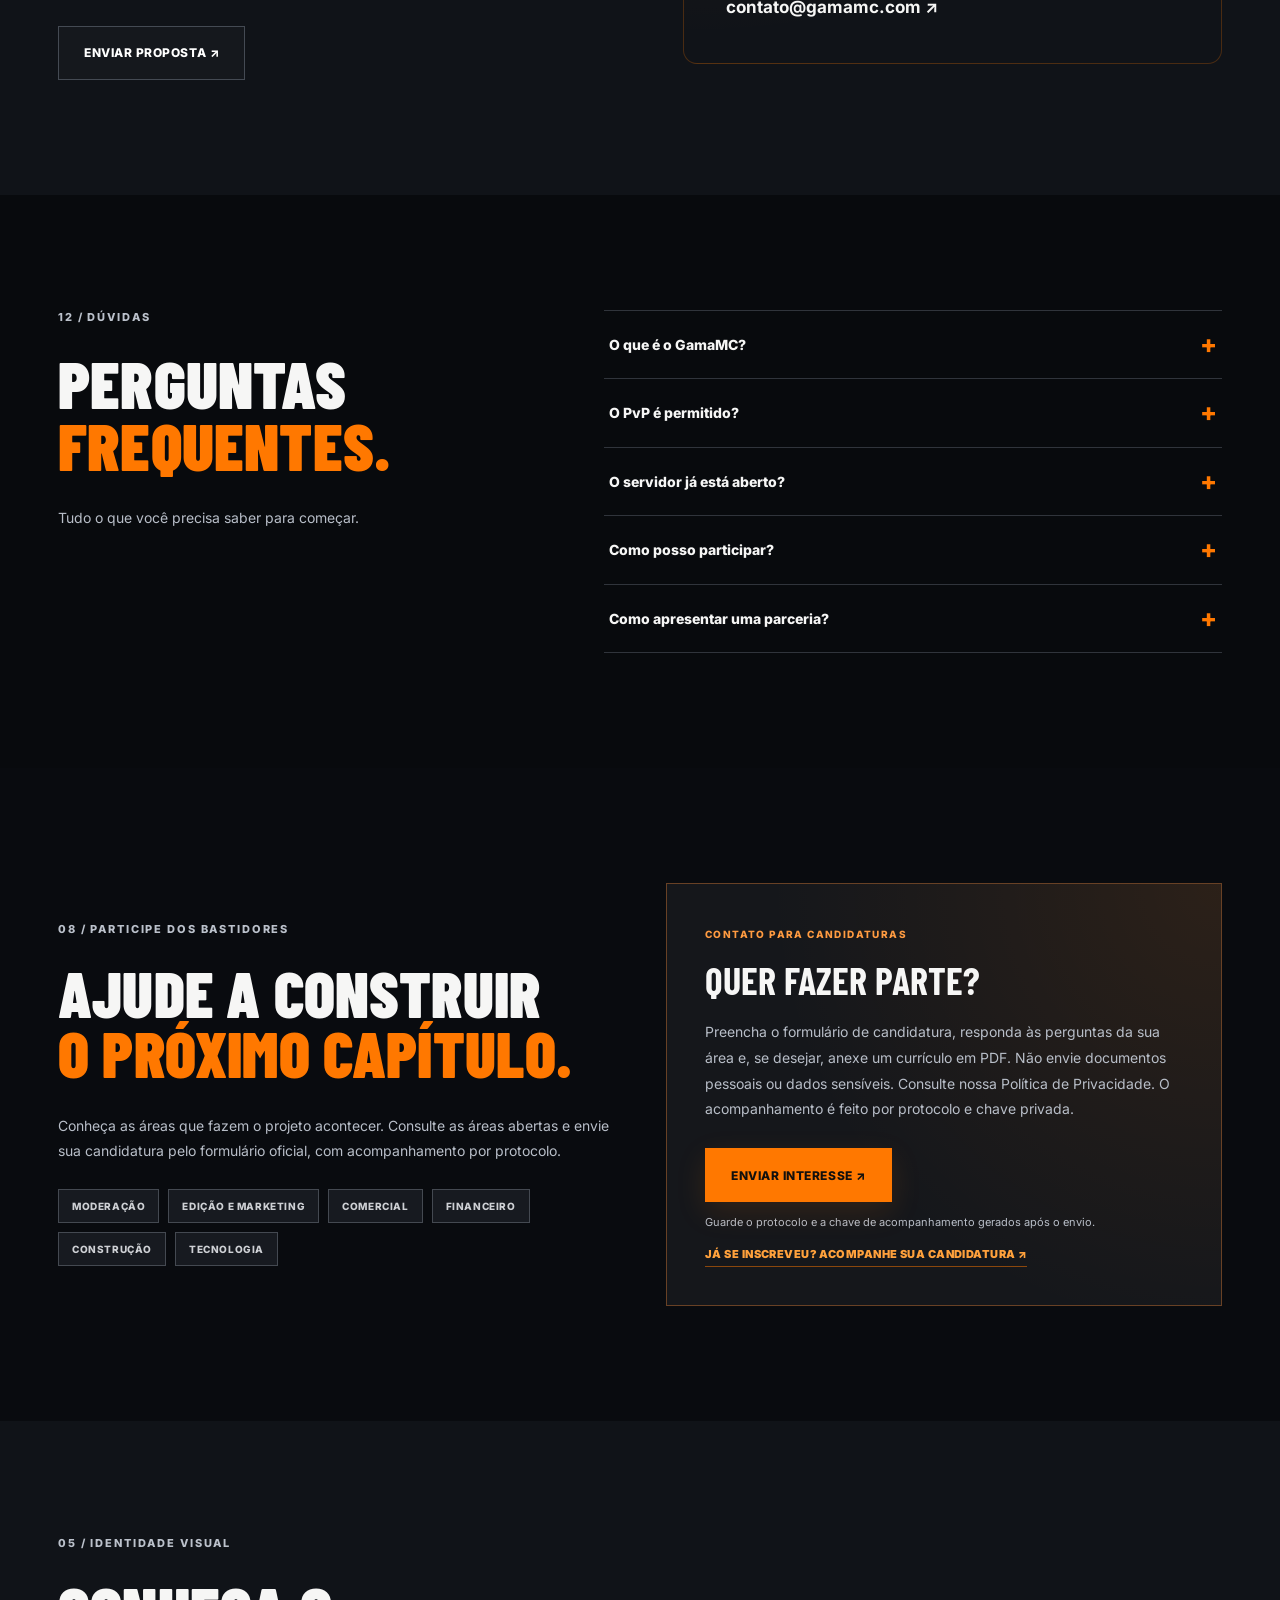
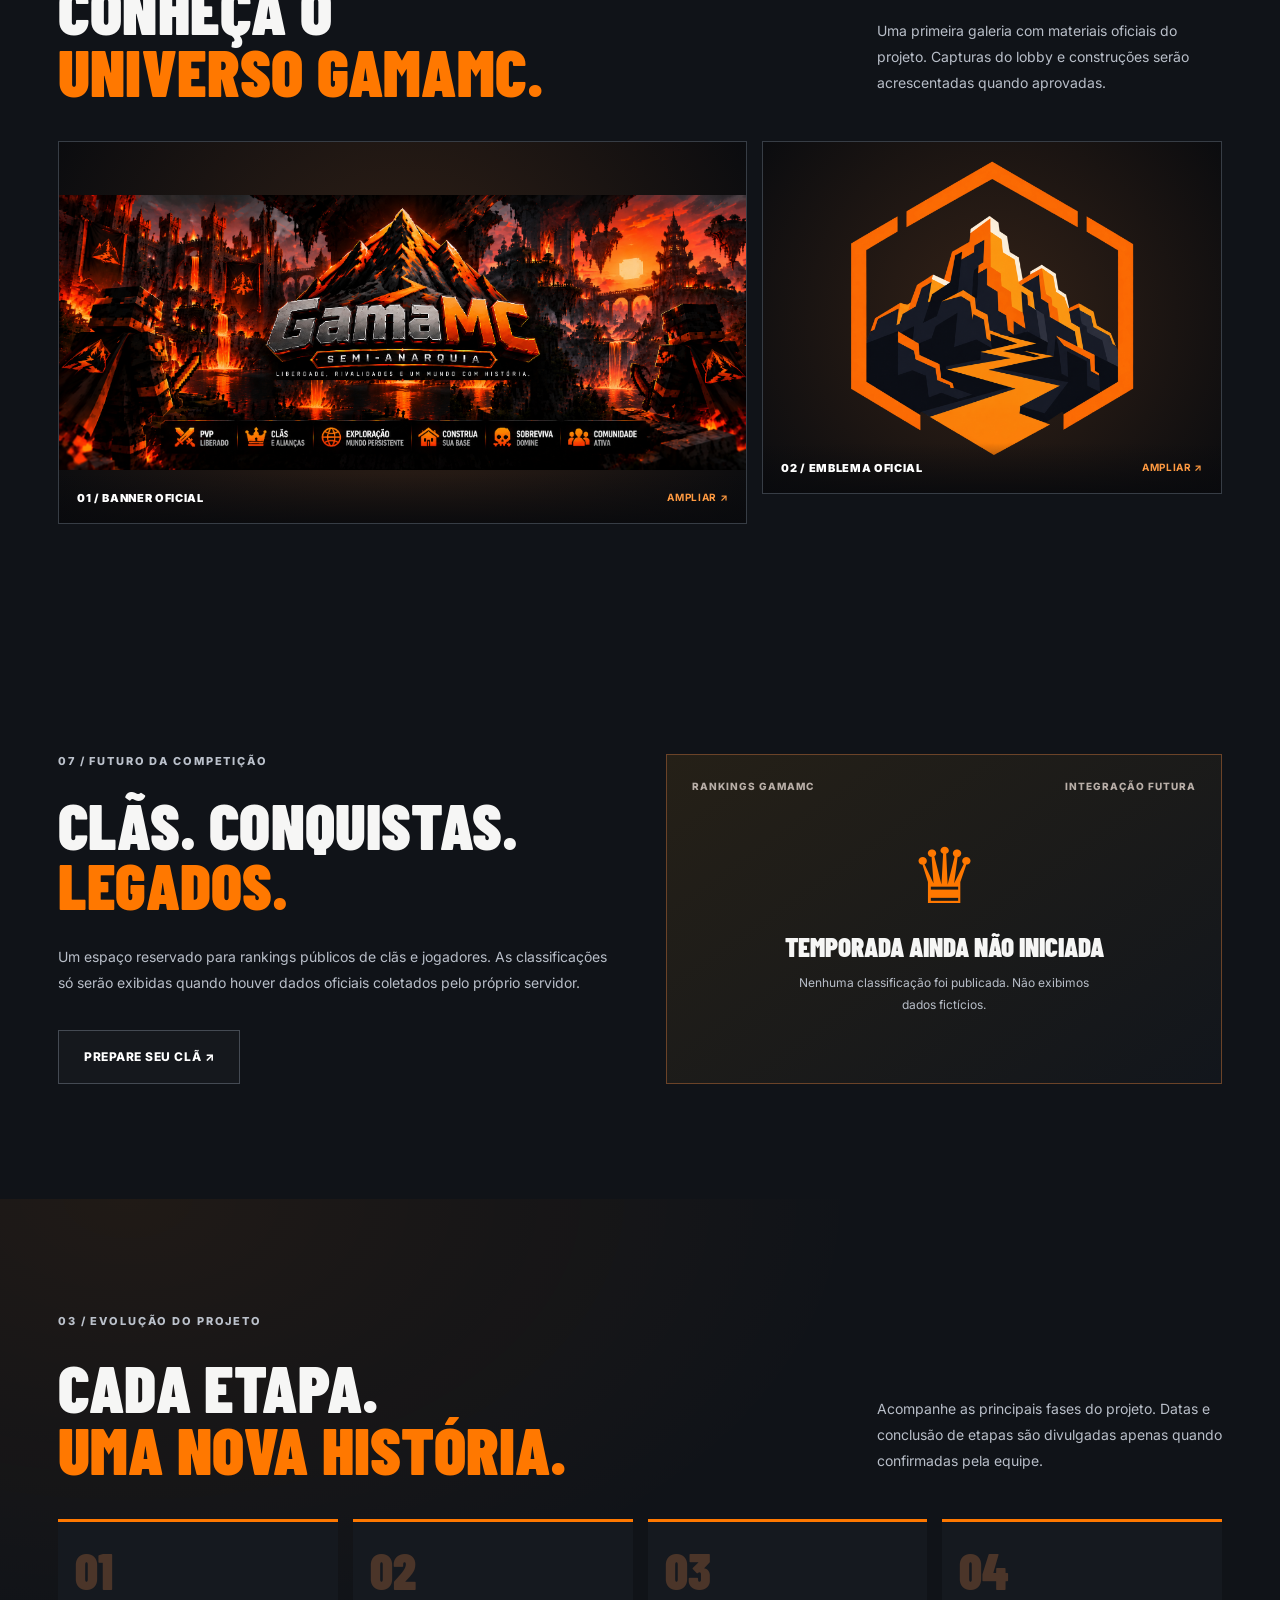
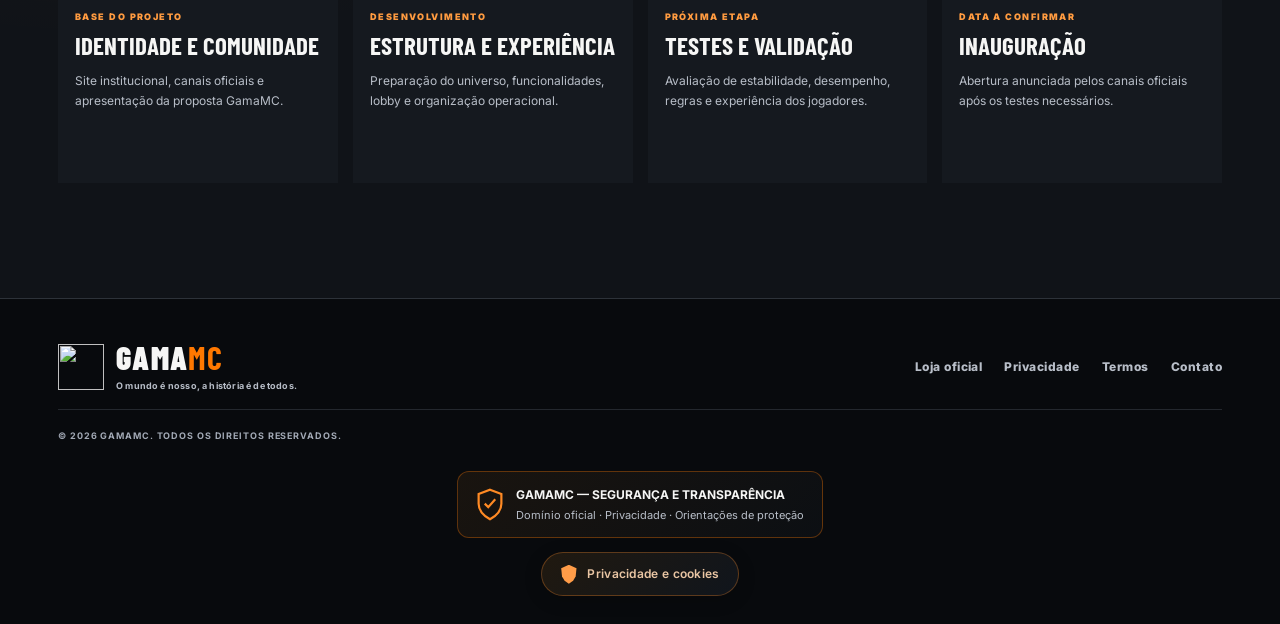
==== commit 6945514e: "Link the official navigation directly to the shop" ====
--- a/index.html
+++ b/index.html
@@ -29,7 +29,7 @@
 <div class="progress" id="progress"></div>
 <header class="topbar" id="topbar"><div class="container navwrap">
 <a href="#inicio" class="brand" aria-label="GamaMC - início"><img src="/logo-gamamc.png" alt="Logo oficial do GamaMC"><span>GAMA<span class="accent">MC</span><small>SEMI-ANARQUIA</small></span></a>
-<nav class="nav" id="nav" aria-label="Navegação principal"><a href="#sobre">O servidor</a><a href="#status-servidor">Status</a><a href="https://gamamc.com/regras" target="_blank" rel="noopener noreferrer">Regras ↗︎</a><a href="#vips">VIPs</a><a href="#redes">Redes</a><a href="#novidades">Novidades</a><a href="#parcerias">Parcerias</a><a href="#equipe">Equipe</a></nav>
+<nav class="nav" id="nav" aria-label="Navegação principal"><a href="#sobre">O servidor</a><a href="#status-servidor">Status</a><a href="https://gamamc.com/regras" target="_blank" rel="noopener noreferrer">Regras ↗︎</a><a href="/loja">Loja</a><a href="#redes">Redes</a><a href="#novidades">Novidades</a><a href="#parcerias">Parcerias</a><a href="#equipe">Equipe</a></nav>
 <a class="btn btn-sm btn-orange desktop-cta" href="https://discord.gg/cwuTtM74SW" target="_blank" rel="noopener">ENTRAR NO DISCORD <span>↗︎</span></a>
 <button class="menu-toggle" aria-label="Abrir menu" aria-expanded="false" aria-controls="nav" id="menu-toggle"><span></span><span></span><span></span></button>
 </div></header>
